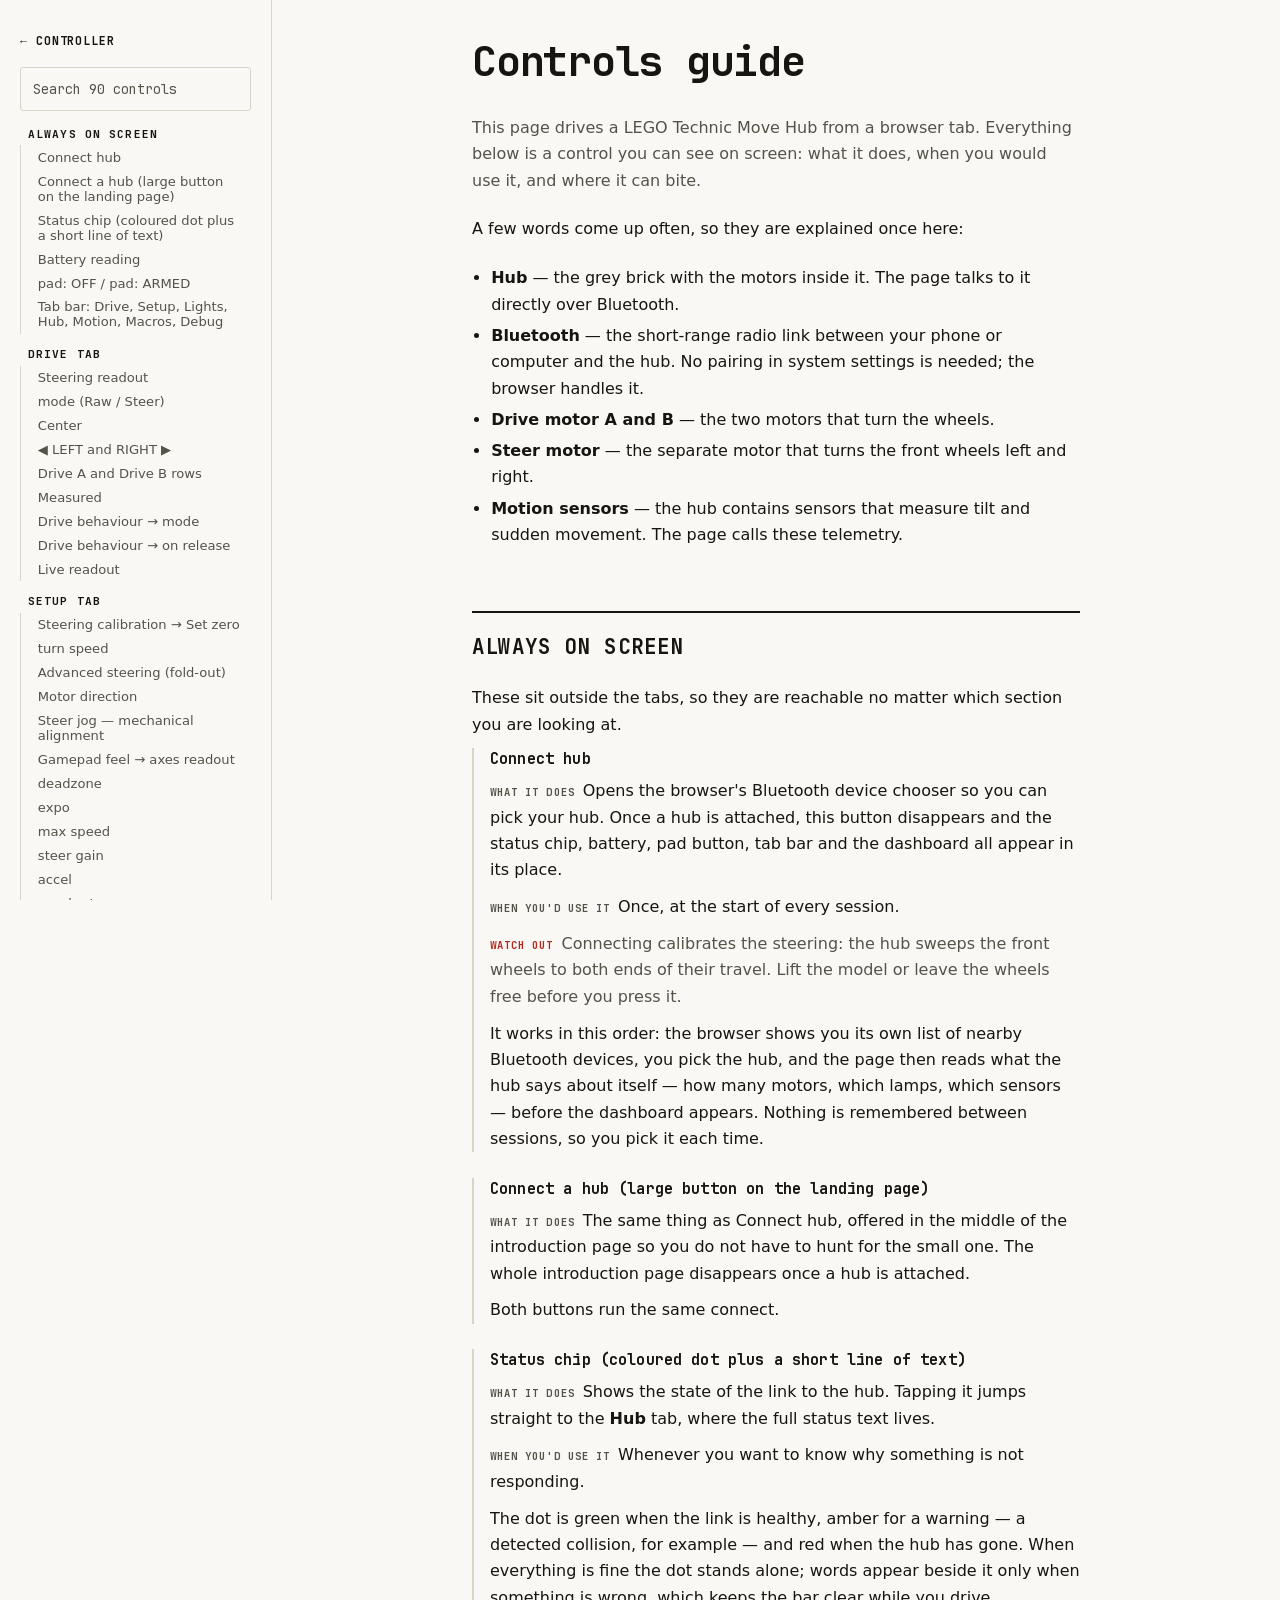
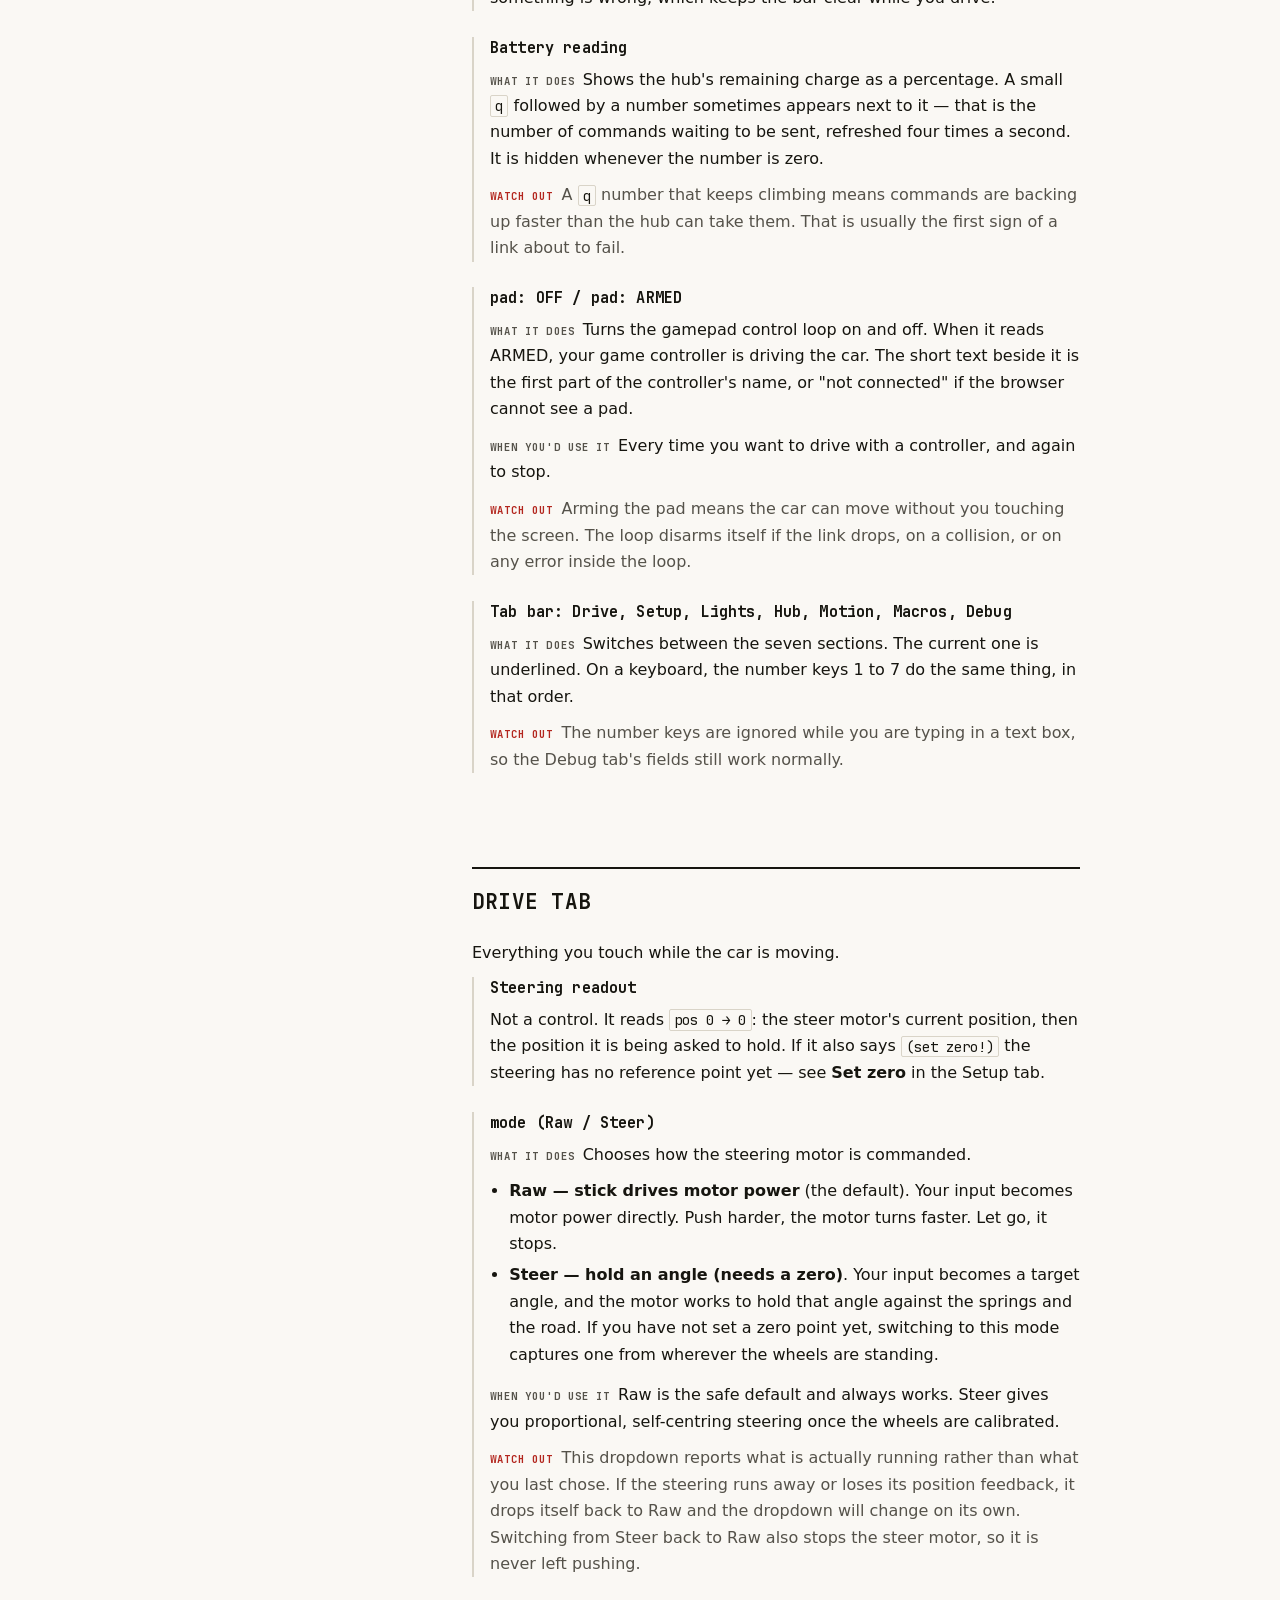
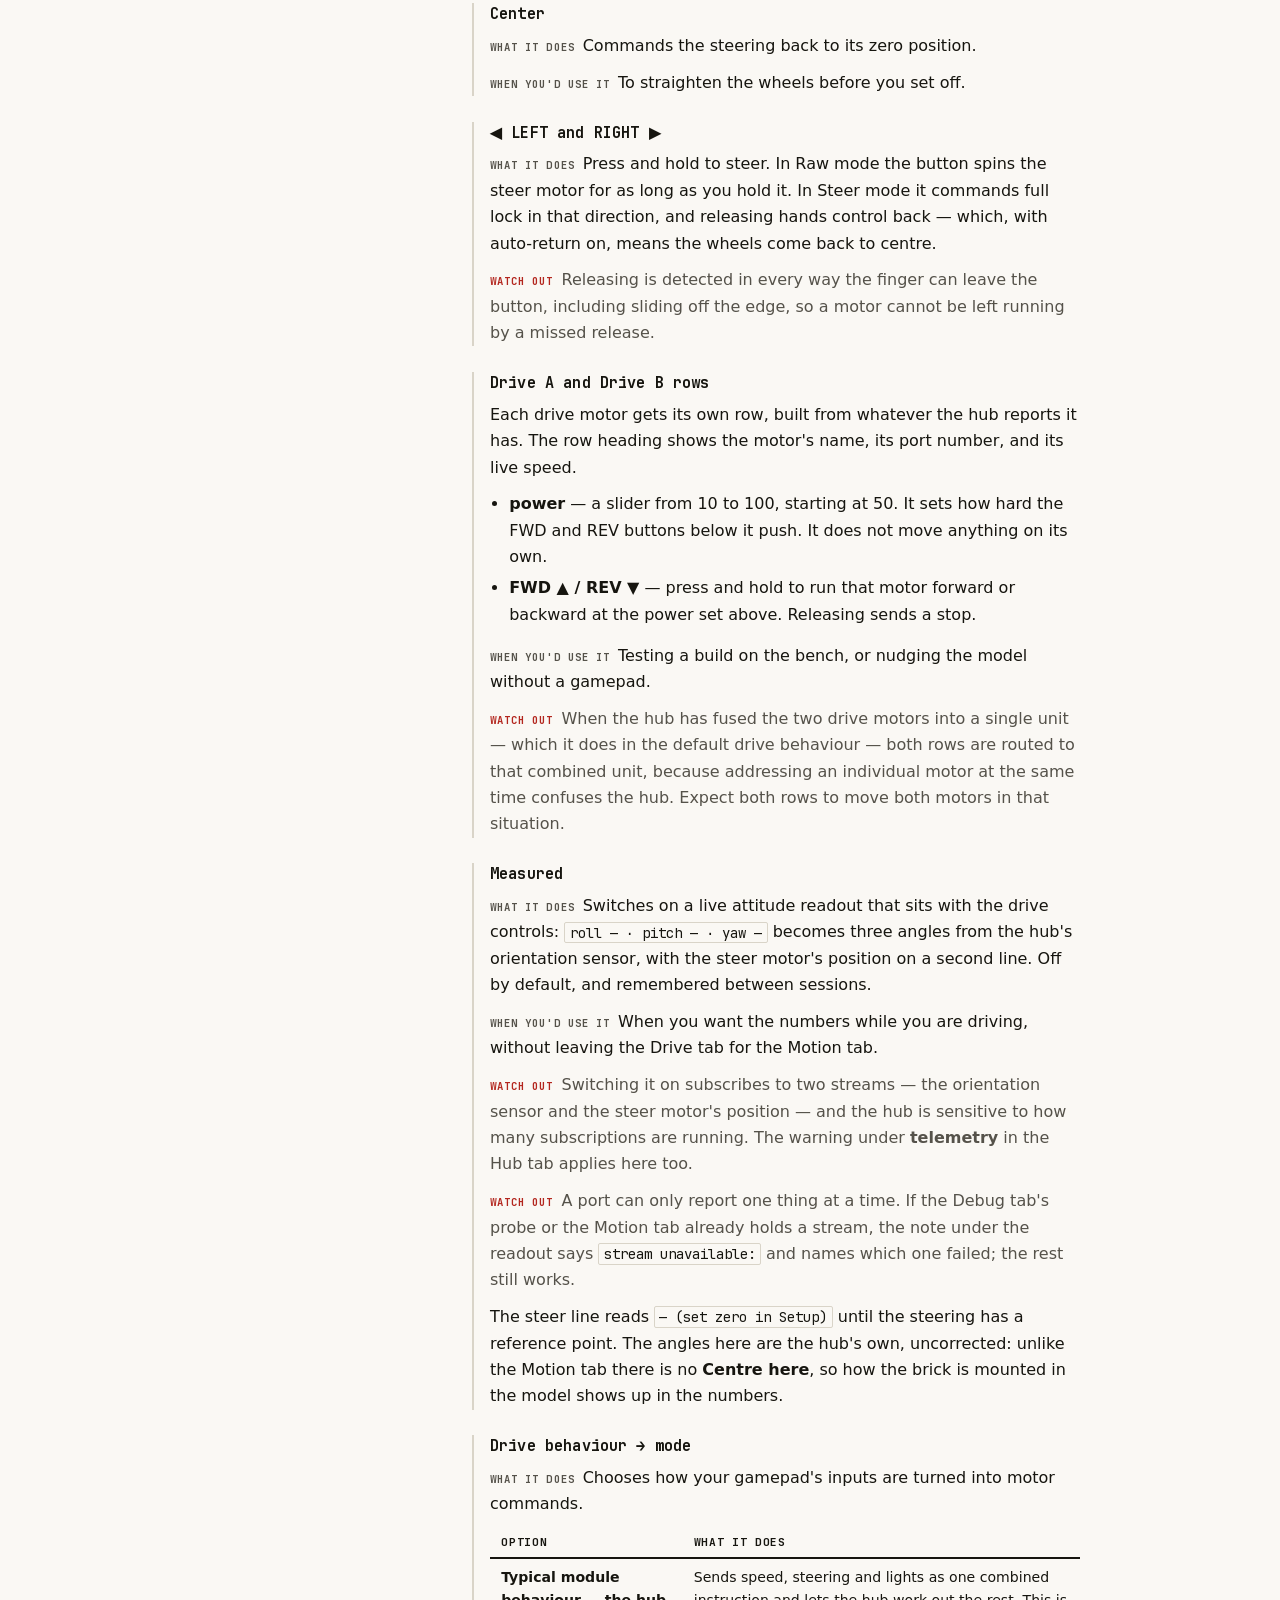
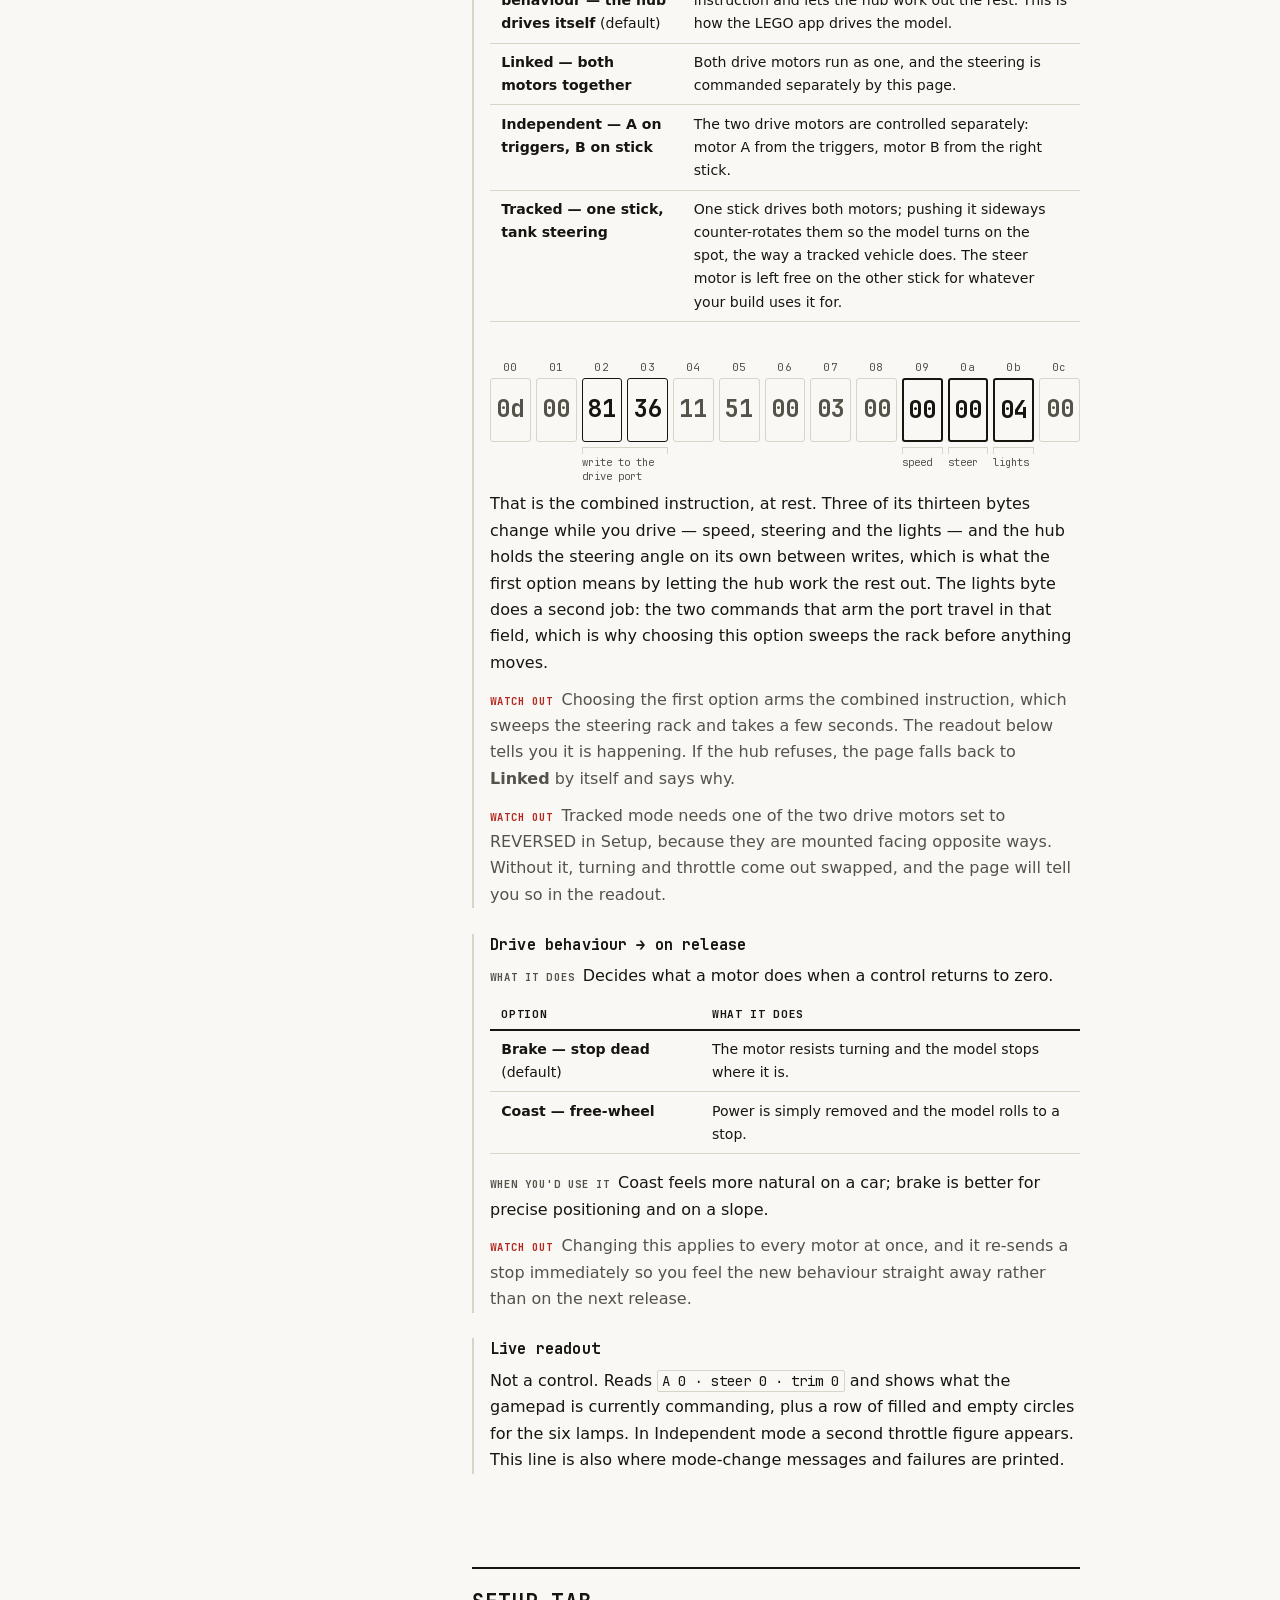
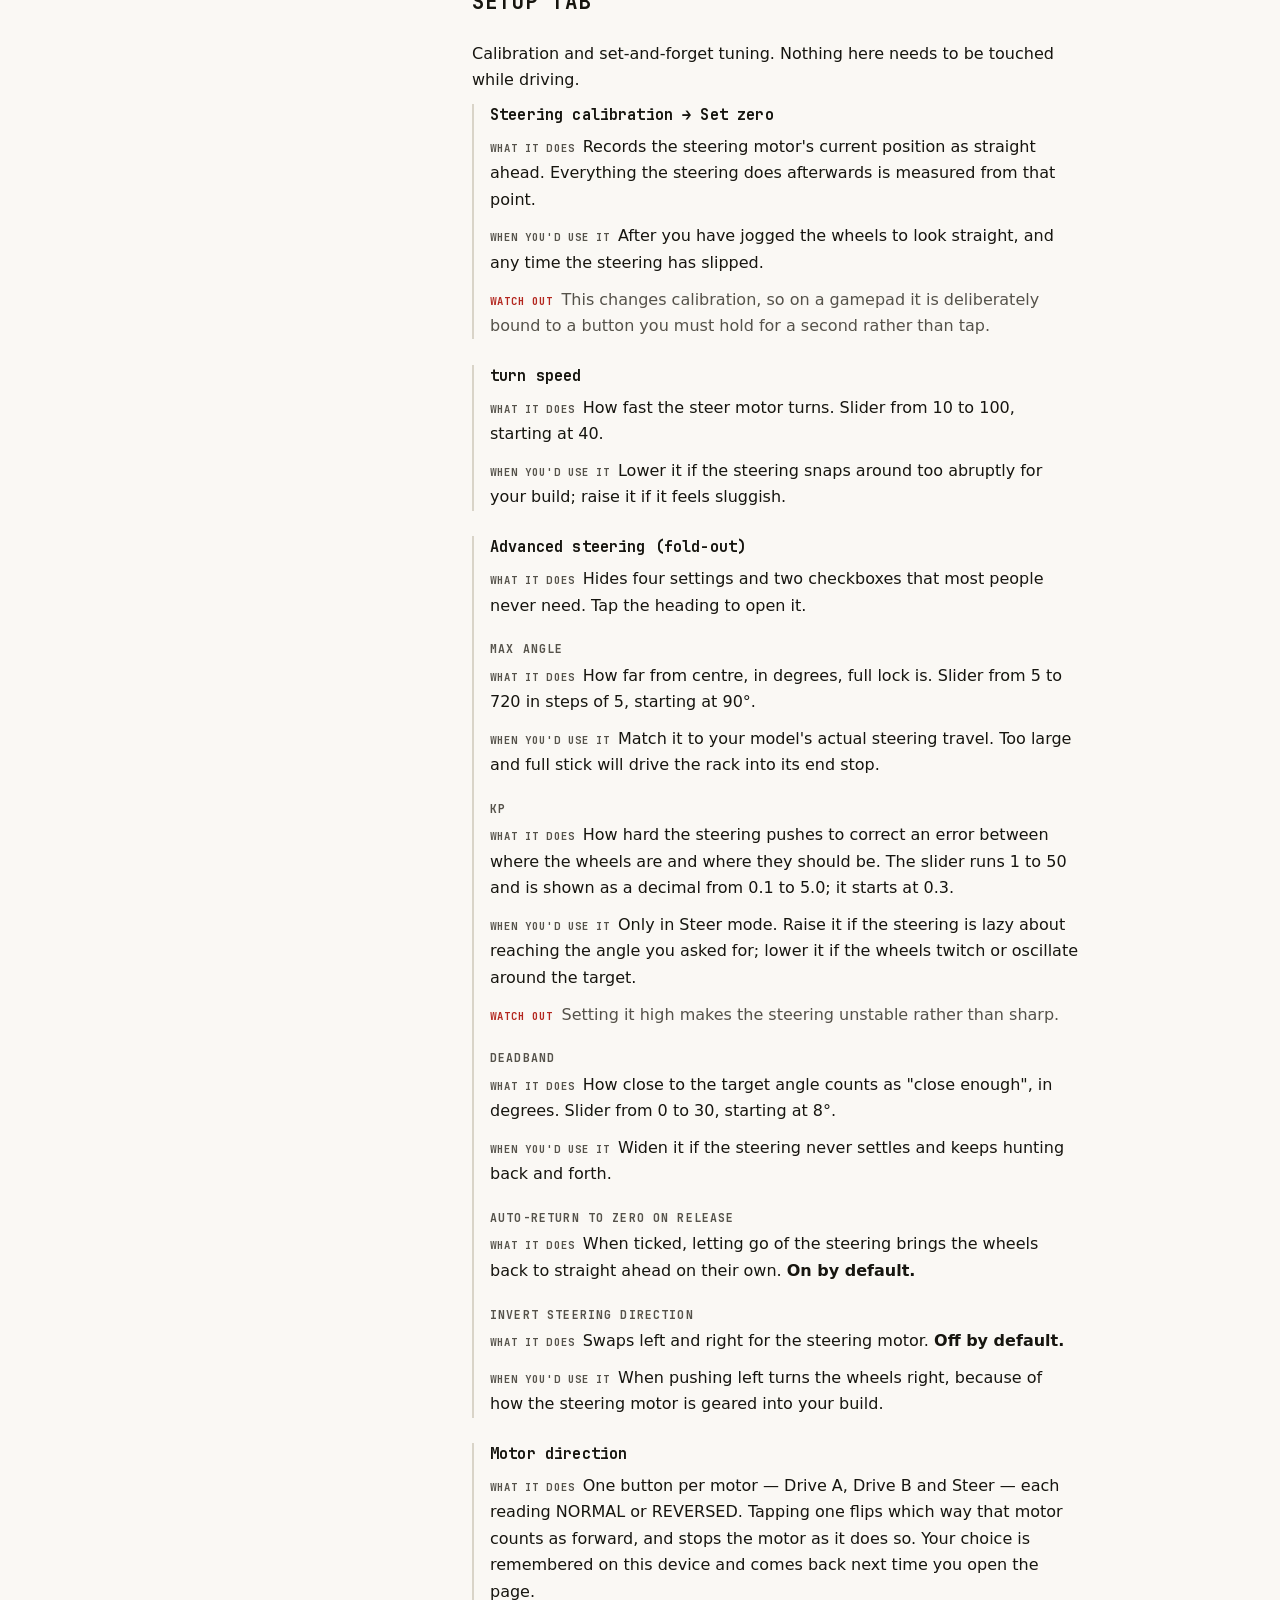
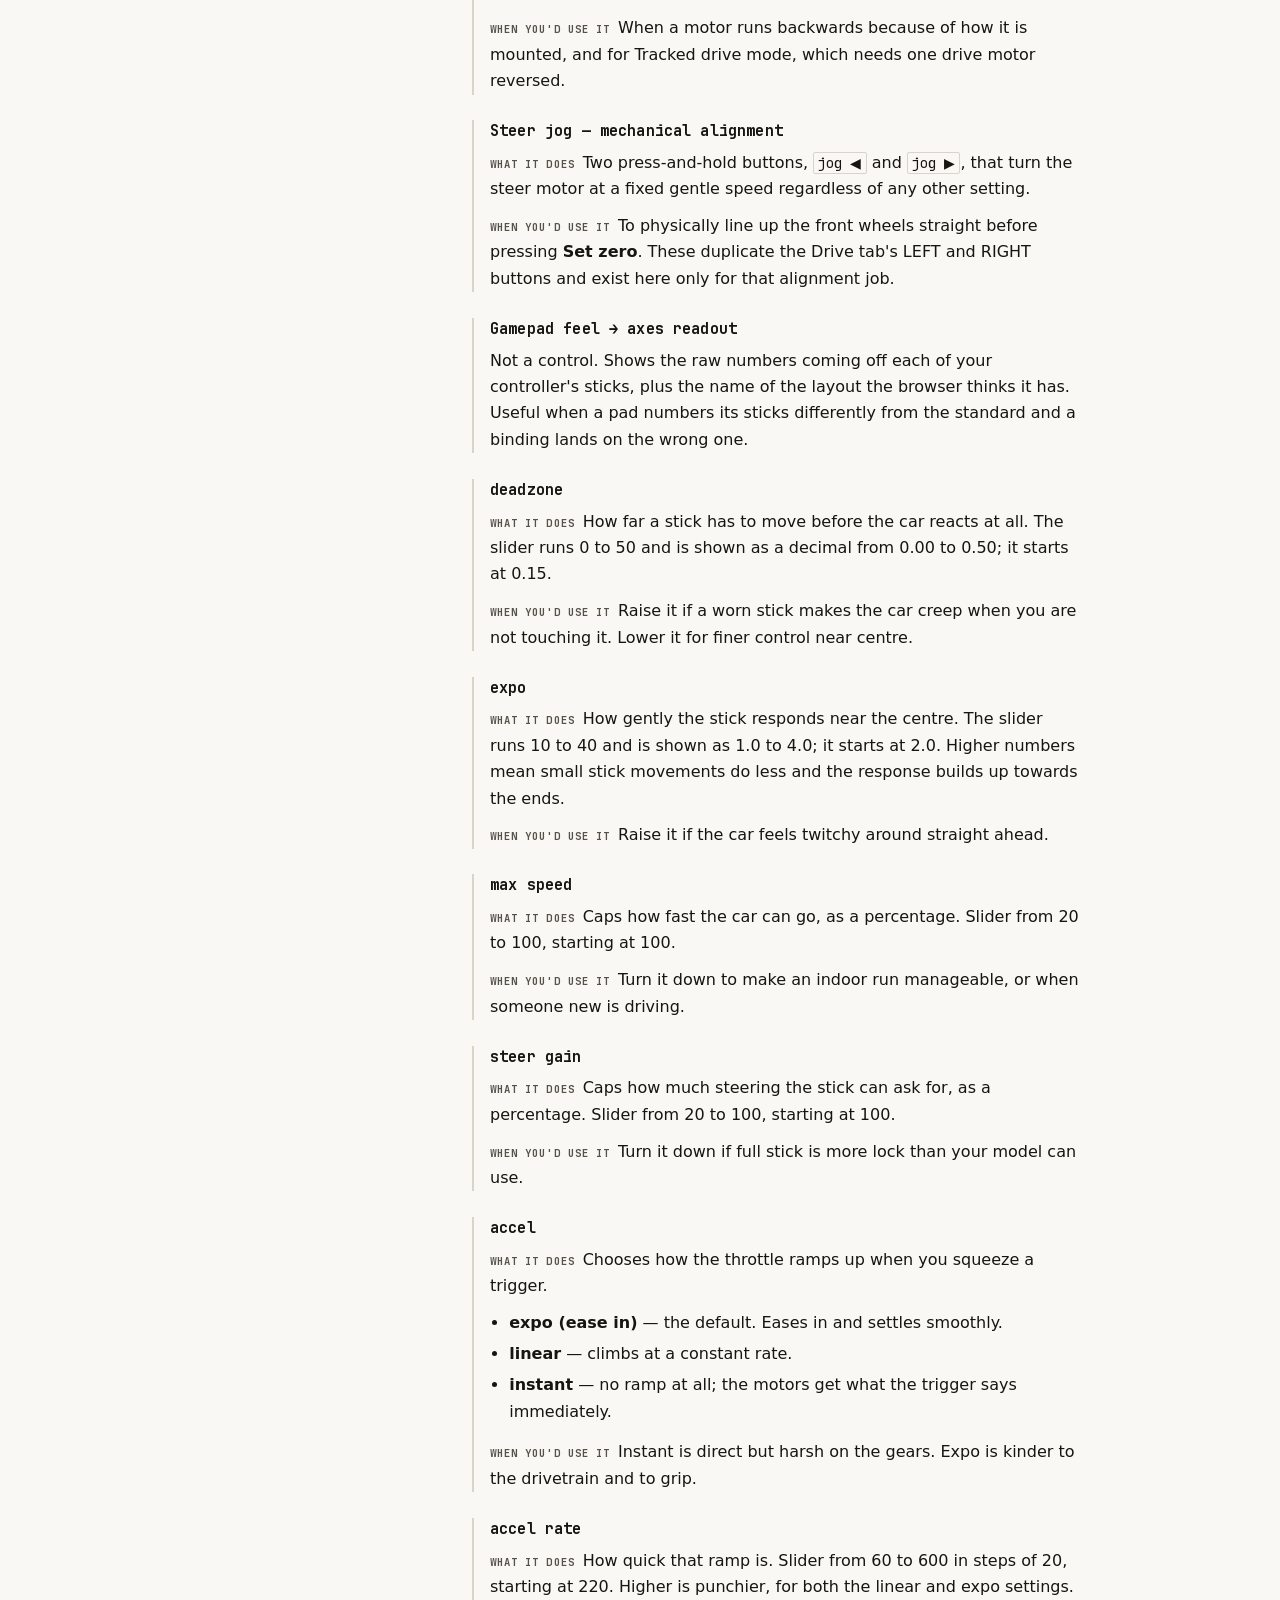
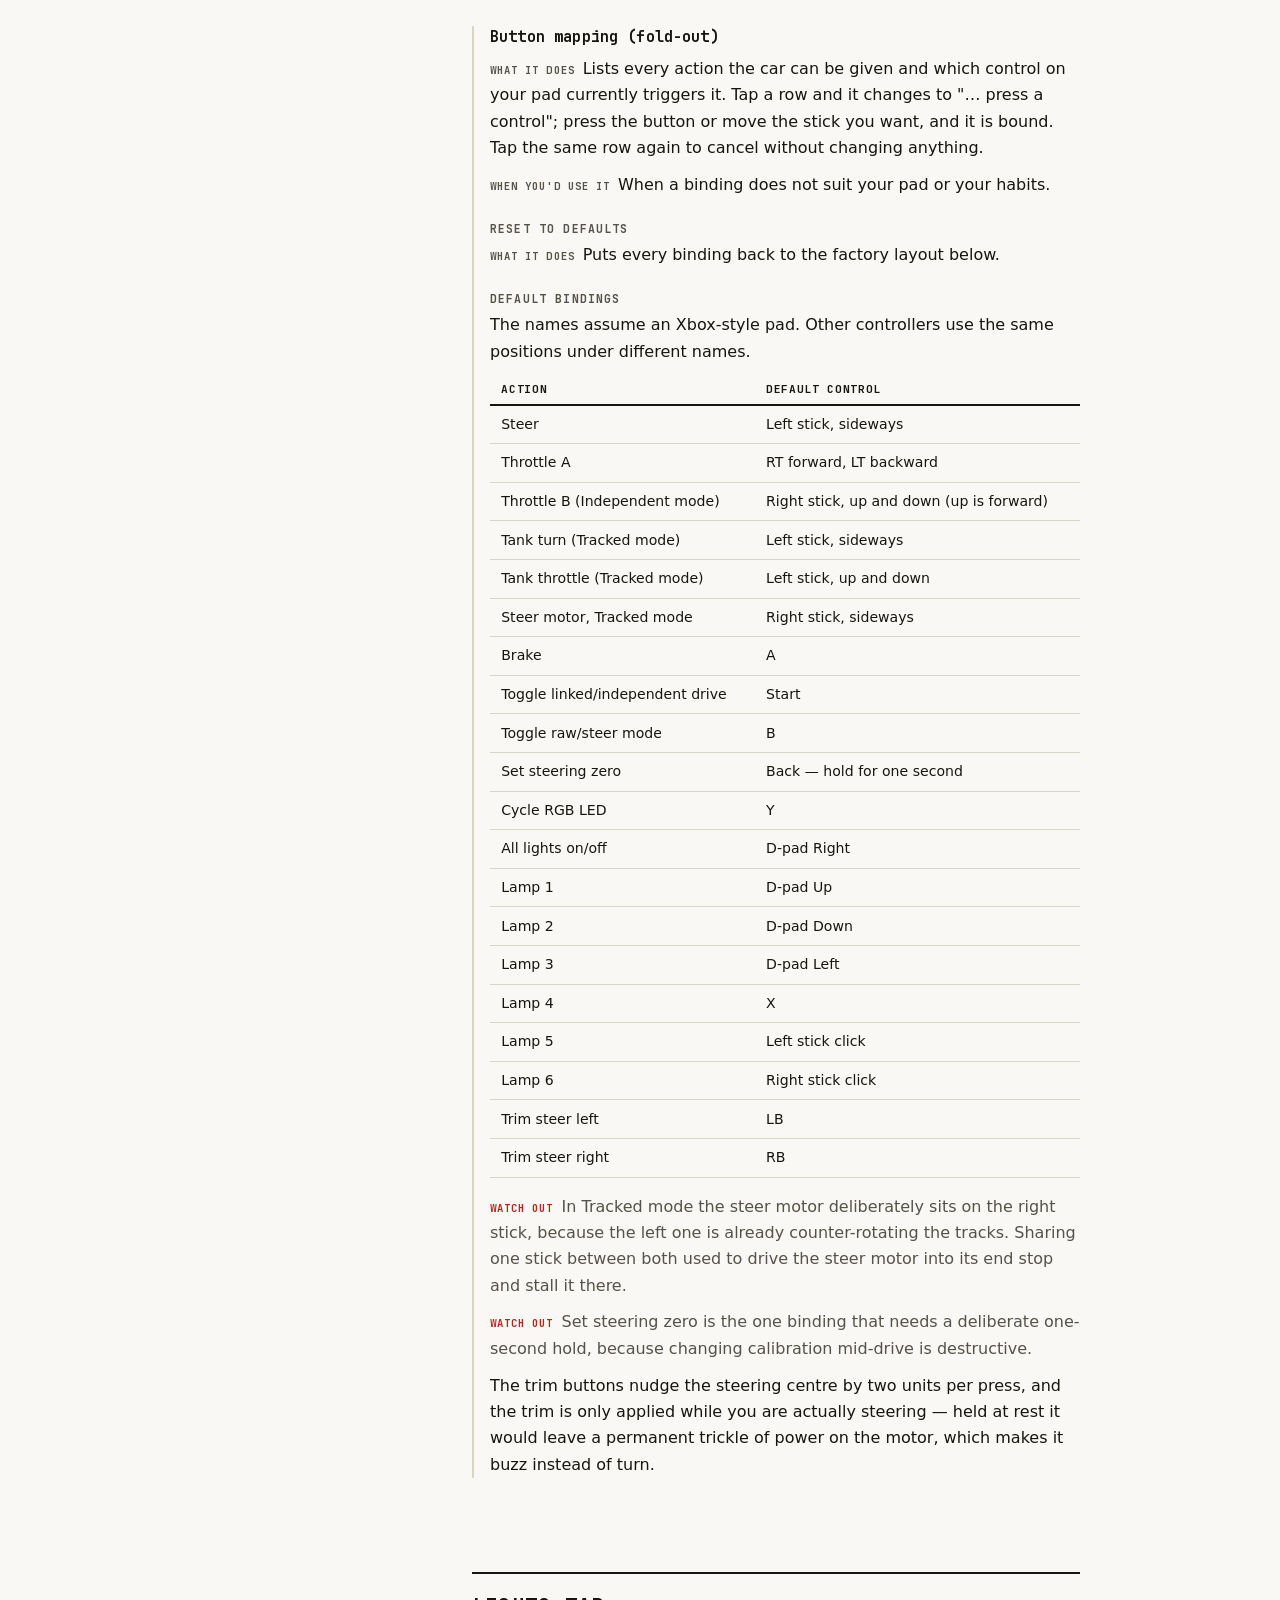
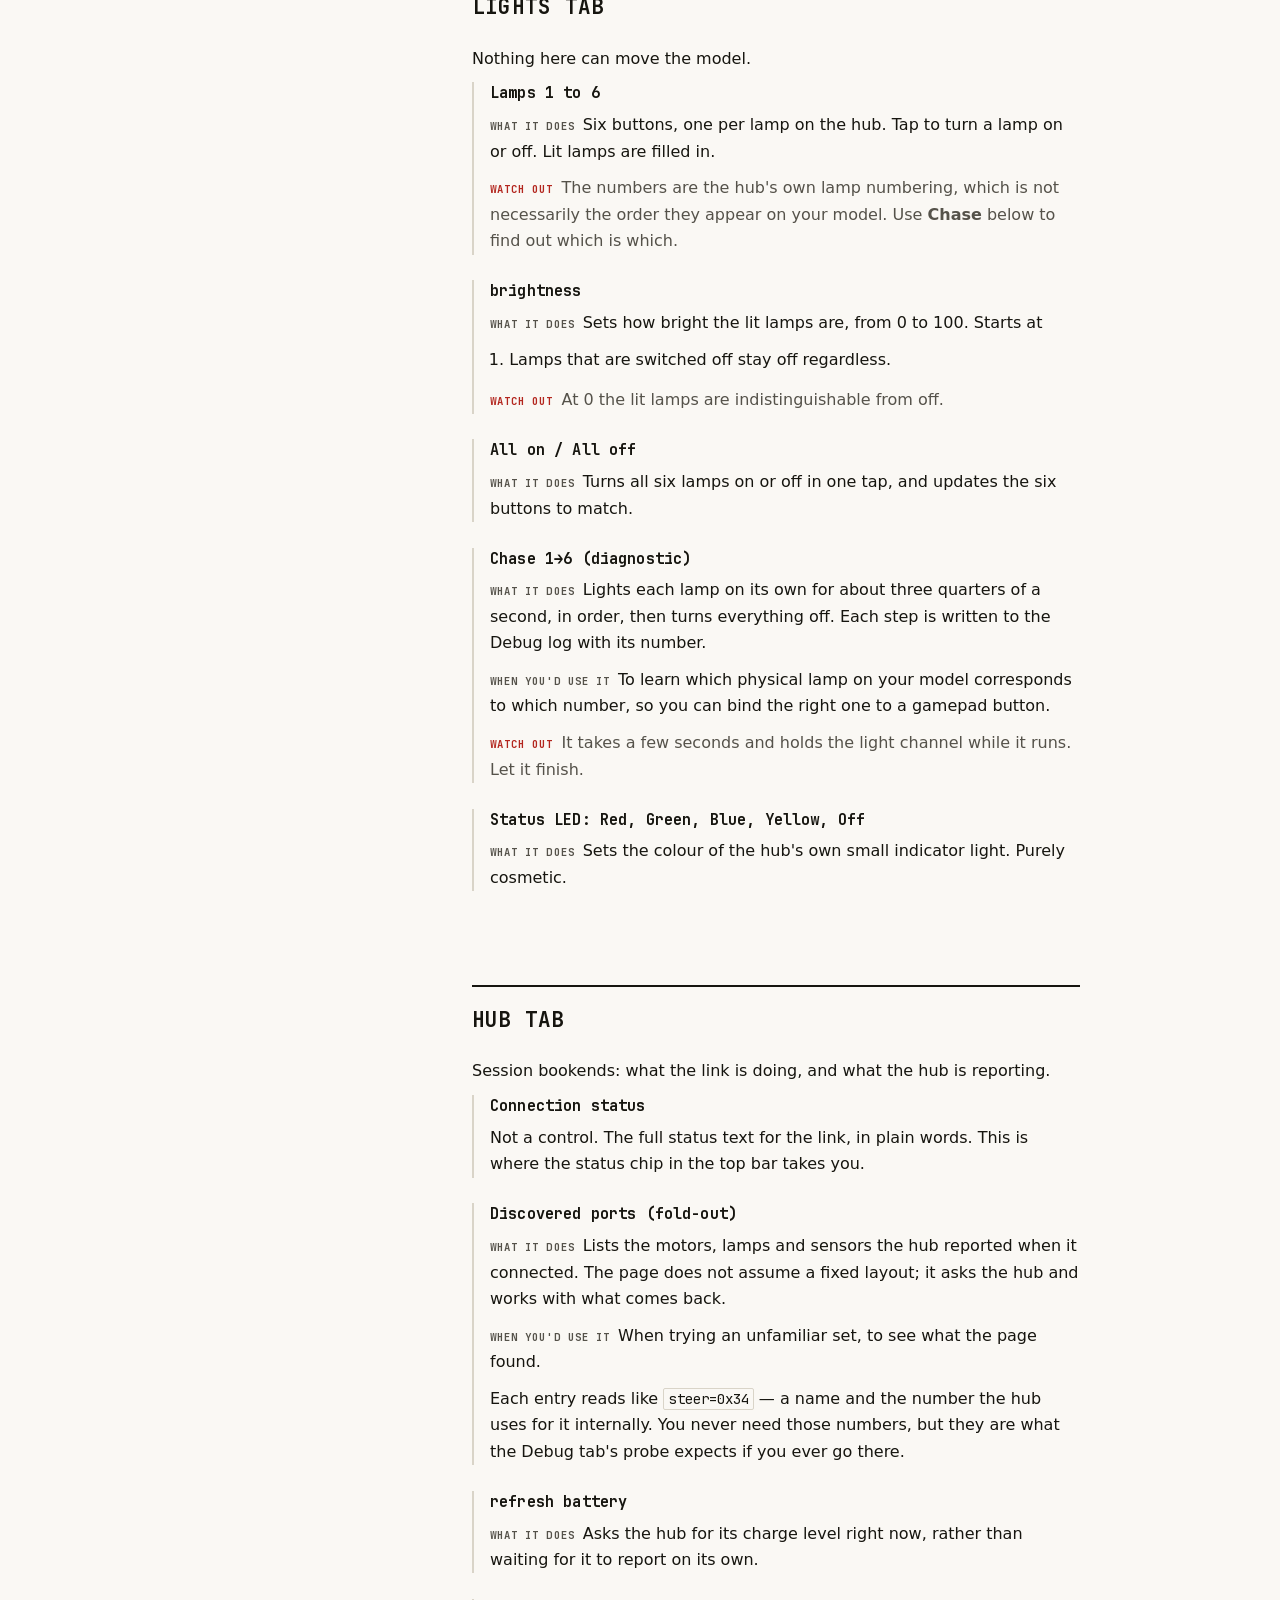
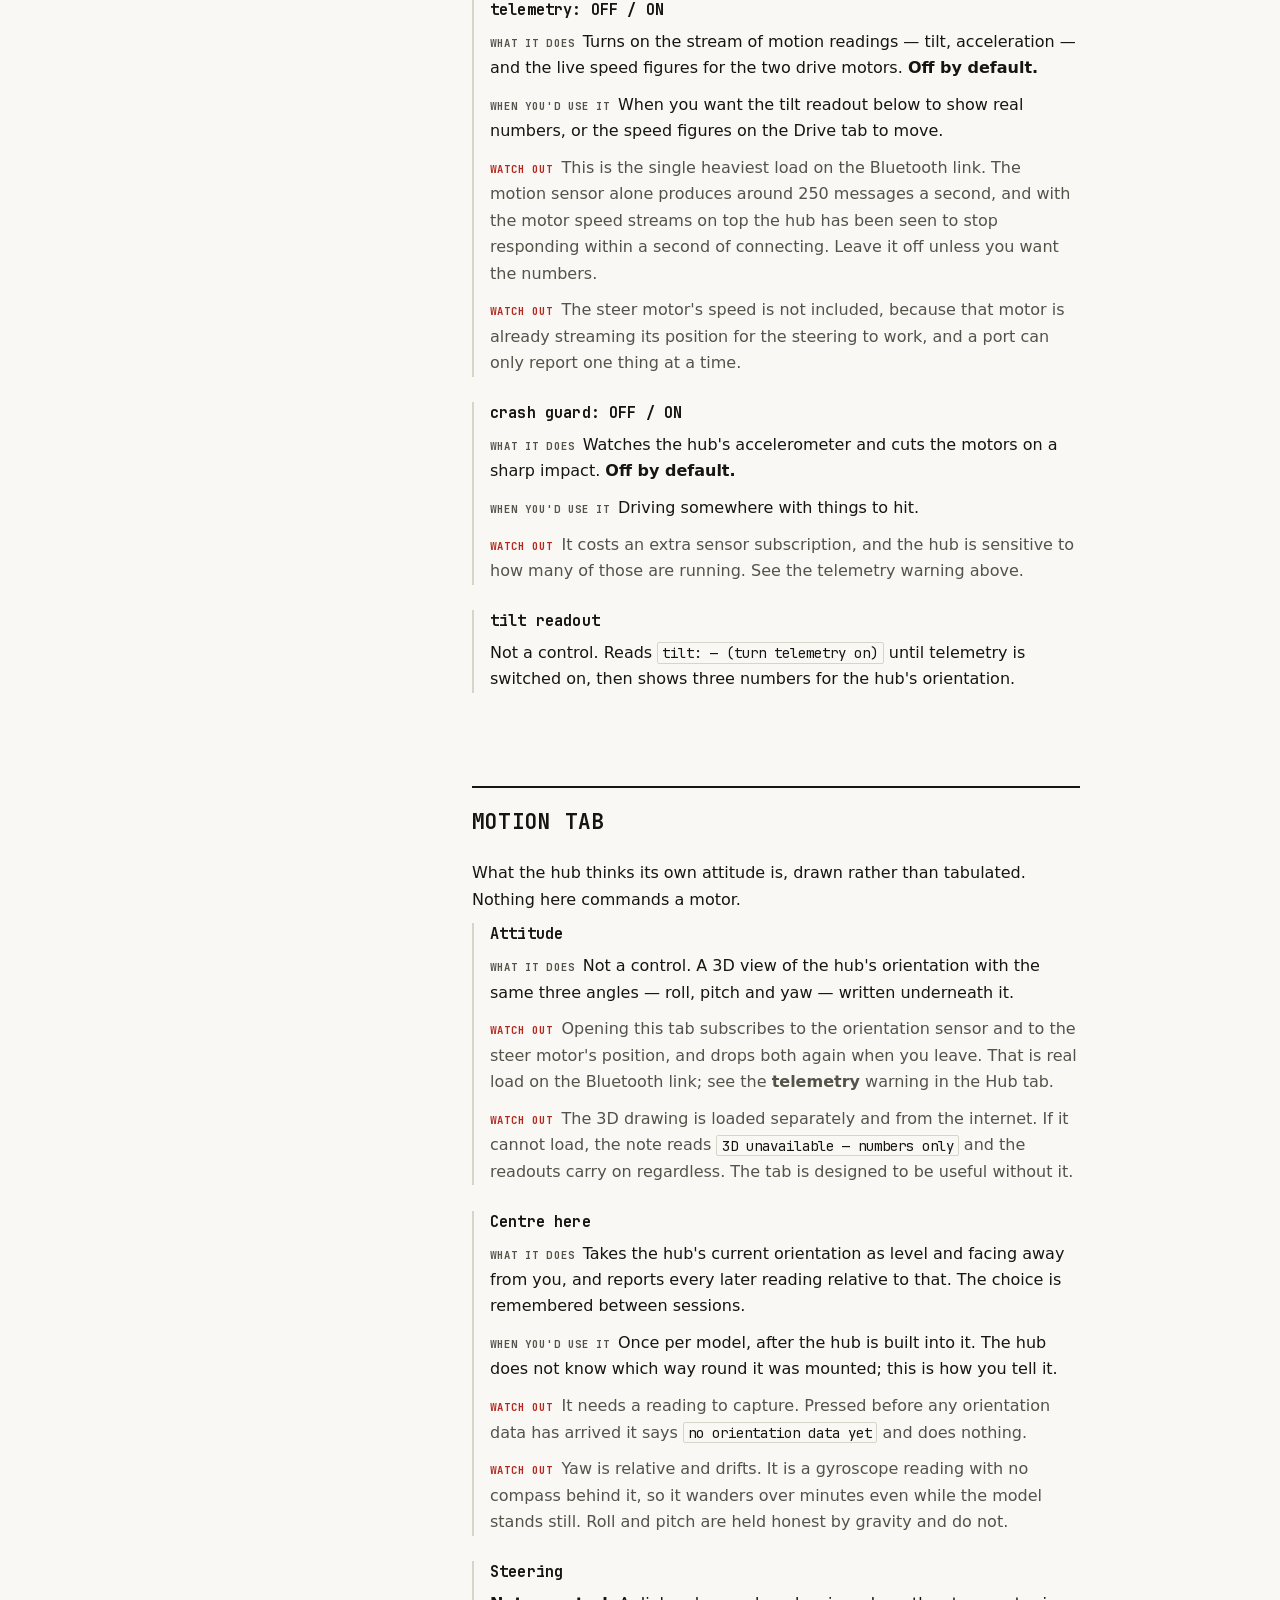
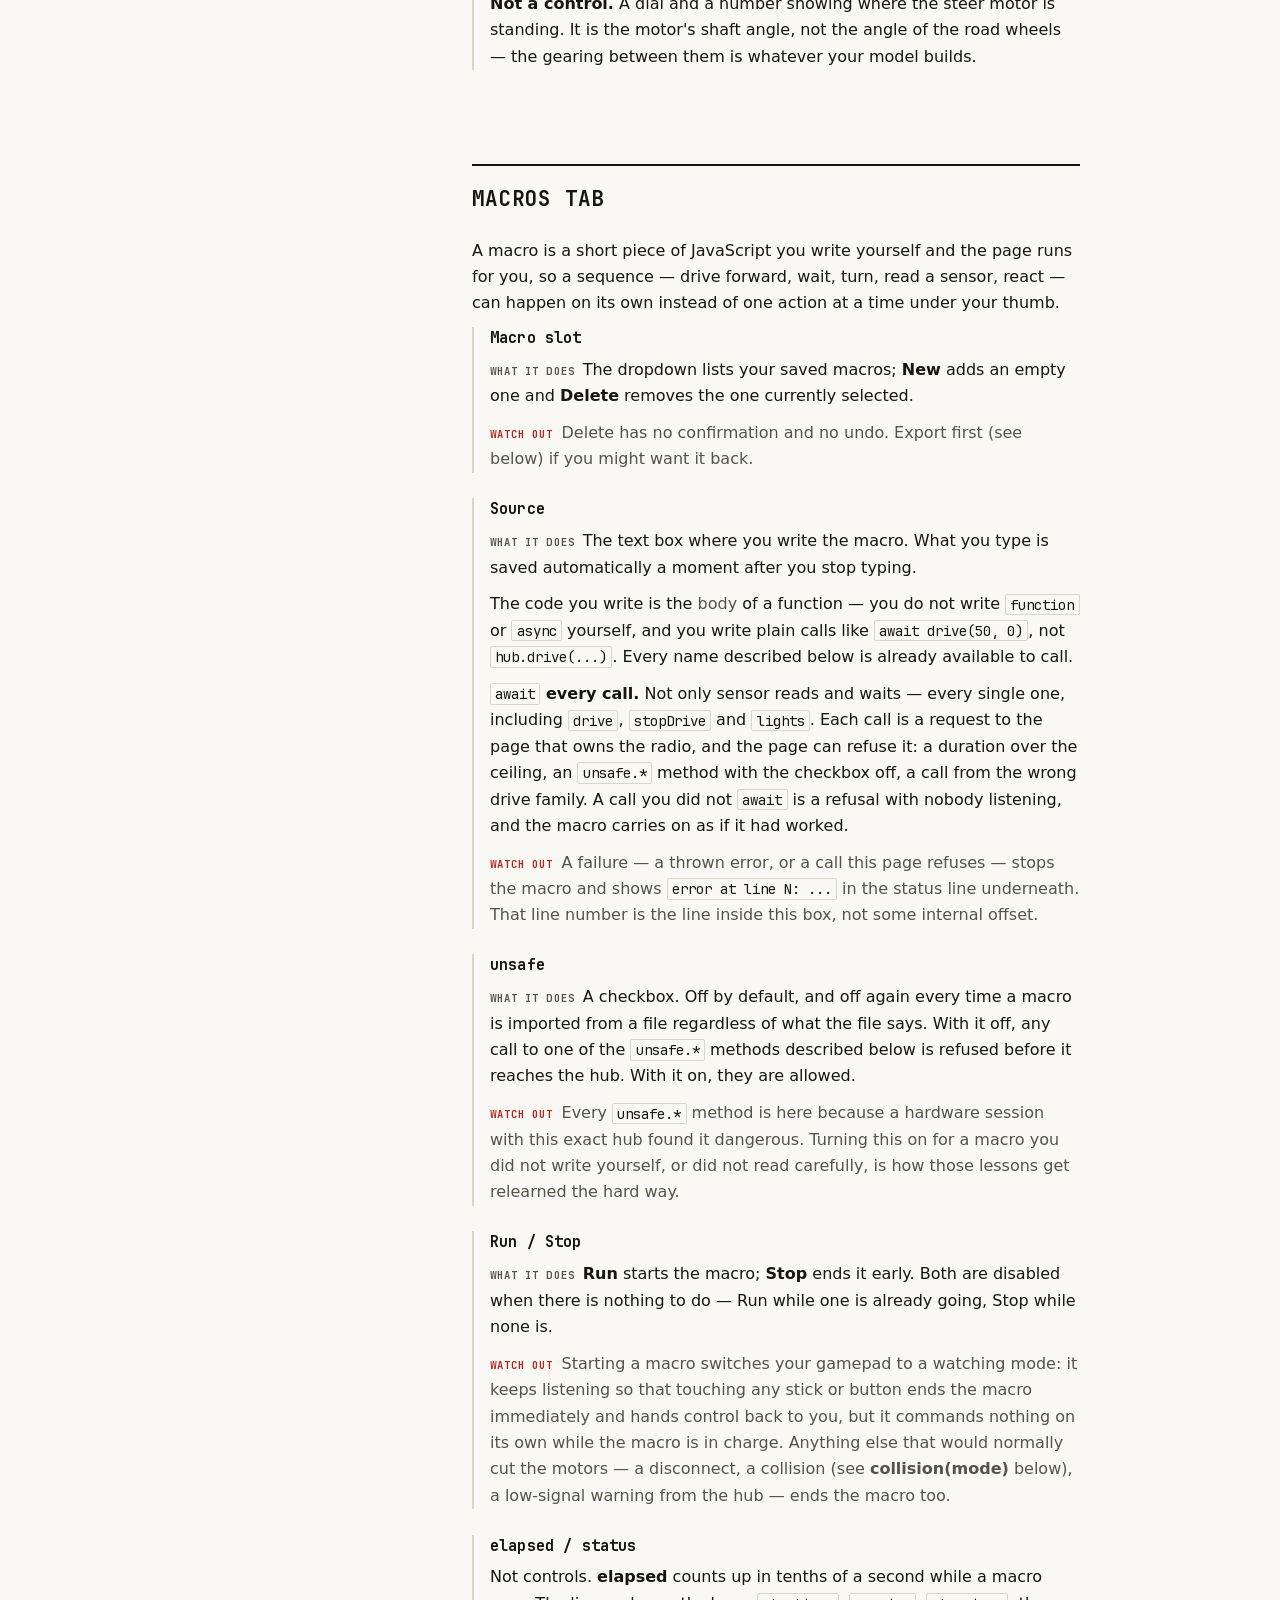
==== guide.html @ 920b5195 "Technic Move Hub controller over Web Bluetooth Browser-side controller for the LEGO Technic Move Hub" ====
<!doctype html>
<html lang="en">
<head>
  <meta charset="utf-8" />
  <meta name="viewport" content="width=device-width, initial-scale=1, viewport-fit=cover" />
  <title>Controls guide — Technic Move Hub Controller</title>
  <meta name="description" content="What every button, slider and dropdown does in the Technic Move Hub browser controller, in plain language." />
  <link rel="canonical" href="https://move-hub.site/guide" />
  <meta name="color-scheme" content="light dark" />
  <meta property="og:type" content="article" />
  <meta property="og:title" content="Controls guide — Technic Move Hub Controller" />
  <meta property="og:description" content="What every button, slider and dropdown does, in plain language." />
  <meta property="og:url" content="https://move-hub.site/guide" />
  <link rel="icon" href="/assets/favicon.svg" type="image/svg+xml" />
  <link rel="apple-touch-icon" href="/assets/apple-touch-icon.png" />
  <meta name="theme-color" media="(prefers-color-scheme: light)" content="#ffffff" />
  <meta name="theme-color" media="(prefers-color-scheme: dark)" content="#121212" />
  <link rel="stylesheet" href="styles.css" />
  <script>
    window.va = window.va || function () { (window.vaq = window.vaq || []).push(arguments); };
  </script>
  <script defer src="/_vercel/insights/script.js"></script>
</head>
<body class="doc">
  <!-- Generated from docs/GUIDE.md by scripts/build-guide.mjs. Edit the markdown,
       not this file. -->
  <aside class="docside">
    <a class="back" href="/">← Controller</a>
    <form class="find" role="search" onsubmit="return false">
      <input id="find" type="search" placeholder="Search 90 controls"
             autocomplete="off" aria-label="Search the guide" />
      <p id="find-count" class="find__count" role="status" aria-live="polite"></p>
    </form>
    <nav aria-label="Contents">
      <ul class="toc">
        <li class="toc__g">
          <a href="#g-always-on-screen">Always on screen</a>
          <ul>
            <li><a href="#g-connect-hub">Connect hub</a></li>
            <li><a href="#g-connect-a-hub-large-button-on-the-landing-page">Connect a hub (large button on the landing page)</a></li>
            <li><a href="#g-status-chip-coloured-dot-plus-a-short-line-of-text">Status chip (coloured dot plus a short line of text)</a></li>
            <li><a href="#g-battery-reading">Battery reading</a></li>
            <li><a href="#g-pad-off-pad-armed">pad: OFF / pad: ARMED</a></li>
            <li><a href="#g-tab-bar-drive-setup-lights-hub-motion-macros-debug">Tab bar: Drive, Setup, Lights, Hub, Motion, Macros, Debug</a></li>
          </ul>
        </li>
        <li class="toc__g">
          <a href="#g-drive-tab">Drive tab</a>
          <ul>
            <li><a href="#g-steering-readout">Steering readout</a></li>
            <li><a href="#g-mode-raw-steer">mode (Raw / Steer)</a></li>
            <li><a href="#g-center">Center</a></li>
            <li><a href="#g-left-and-right">◀ LEFT and RIGHT ▶</a></li>
            <li><a href="#g-drive-a-and-drive-b-rows">Drive A and Drive B rows</a></li>
            <li><a href="#g-measured">Measured</a></li>
            <li><a href="#g-drive-behaviour-mode">Drive behaviour → mode</a></li>
            <li><a href="#g-drive-behaviour-on-release">Drive behaviour → on release</a></li>
            <li><a href="#g-live-readout">Live readout</a></li>
          </ul>
        </li>
        <li class="toc__g">
          <a href="#g-setup-tab">Setup tab</a>
          <ul>
            <li><a href="#g-steering-calibration-set-zero">Steering calibration → Set zero</a></li>
            <li><a href="#g-turn-speed">turn speed</a></li>
            <li><a href="#g-advanced-steering-fold-out">Advanced steering (fold-out)</a></li>
            <li><a href="#g-motor-direction">Motor direction</a></li>
            <li><a href="#g-steer-jog-mechanical-alignment">Steer jog — mechanical alignment</a></li>
            <li><a href="#g-gamepad-feel-axes-readout">Gamepad feel → axes readout</a></li>
            <li><a href="#g-deadzone">deadzone</a></li>
            <li><a href="#g-expo">expo</a></li>
            <li><a href="#g-max-speed">max speed</a></li>
            <li><a href="#g-steer-gain">steer gain</a></li>
            <li><a href="#g-accel">accel</a></li>
            <li><a href="#g-accel-rate">accel rate</a></li>
            <li><a href="#g-button-mapping-fold-out">Button mapping (fold-out)</a></li>
          </ul>
        </li>
        <li class="toc__g">
          <a href="#g-lights-tab">Lights tab</a>
          <ul>
            <li><a href="#g-lamps-1-to-6">Lamps 1 to 6</a></li>
            <li><a href="#g-brightness">brightness</a></li>
            <li><a href="#g-all-on-all-off">All on / All off</a></li>
            <li><a href="#g-chase-16-diagnostic">Chase 1→6 (diagnostic)</a></li>
            <li><a href="#g-status-led-red-green-blue-yellow-off">Status LED: Red, Green, Blue, Yellow, Off</a></li>
          </ul>
        </li>
        <li class="toc__g">
          <a href="#g-hub-tab">Hub tab</a>
          <ul>
            <li><a href="#g-connection-status">Connection status</a></li>
            <li><a href="#g-discovered-ports-fold-out">Discovered ports (fold-out)</a></li>
            <li><a href="#g-refresh-battery">refresh battery</a></li>
            <li><a href="#g-telemetry-off-on">telemetry: OFF / ON</a></li>
            <li><a href="#g-crash-guard-off-on">crash guard: OFF / ON</a></li>
            <li><a href="#g-tilt-readout">tilt readout</a></li>
          </ul>
        </li>
        <li class="toc__g">
          <a href="#g-motion-tab">Motion tab</a>
          <ul>
            <li><a href="#g-attitude">Attitude</a></li>
            <li><a href="#g-centre-here">Centre here</a></li>
            <li><a href="#g-steering">Steering</a></li>
          </ul>
        </li>
        <li class="toc__g">
          <a href="#g-macros-tab">Macros tab</a>
          <ul>
            <li><a href="#g-macro-slot">Macro slot</a></li>
            <li><a href="#g-source">Source</a></li>
            <li><a href="#g-unsafe">unsafe</a></li>
            <li><a href="#g-run-stop">Run / Stop</a></li>
            <li><a href="#g-elapsed-status">elapsed / status</a></li>
            <li><a href="#g-methods">Methods</a></li>
            <li><a href="#g-donut-bumper-sweep">donut / bumper / sweep</a></li>
            <li><a href="#g-export-import">Export / Import</a></li>
            <li><a href="#g-the-macro-language">The macro language</a></li>
            <li><a href="#g-drivespeed-steer">drive(speed, steer)</a></li>
            <li><a href="#g-driveforspeed-steer-ms">driveFor(speed, steer, ms)</a></li>
            <li><a href="#g-stopdrive">stopDrive()</a></li>
            <li><a href="#g-lightsmode">lights(mode)</a></li>
            <li><a href="#g-motorforport-speed-ms">motorFor(port, speed, ms)</a></li>
            <li><a href="#g-throttleforspeed-ms">throttleFor(speed, ms)</a></li>
            <li><a href="#g-tankforleft-right-ms">tankFor(left, right, ms)</a></li>
            <li><a href="#g-brakeport">brake(port)</a></li>
            <li><a href="#g-brakeall">brakeAll()</a></li>
            <li><a href="#g-coastport">coast(port)</a></li>
            <li><a href="#g-steerinput">steer(input)</a></li>
            <li><a href="#g-steerzero">steerZero()</a></li>
            <li><a href="#g-steerpos">steerPos()</a></li>
            <li><a href="#g-lampsmask-brightness">lamps(mask, brightness)</a></li>
            <li><a href="#g-ledcolour">led(colour)</a></li>
            <li><a href="#g-tilttimeoutms">tilt(timeoutMs)</a></li>
            <li><a href="#g-acceltimeoutms">accel(timeoutMs)</a></li>
            <li><a href="#g-batterytimeoutms">battery(timeoutMs)</a></li>
            <li><a href="#g-motorspeedport-timeoutms">motorSpeed(port, timeoutMs)</a></li>
            <li><a href="#g-motorposport-timeoutms">motorPos(port, timeoutMs)</a></li>
            <li><a href="#g-ports">ports()</a></li>
            <li><a href="#g-waitms">wait(ms)</a></li>
            <li><a href="#g-waituntilpredicate-timeoutms-pollms">waitUntil(predicate, timeoutMs, pollMs)</a></li>
            <li><a href="#g-waitforname-timeoutms">waitFor(name, timeoutMs)</a></li>
            <li><a href="#g-modename">mode(name)</a></li>
            <li><a href="#g-collisionmode">collision(mode)</a></li>
            <li><a href="#g-collisionthresholdmg">collisionThreshold(mg)</a></li>
            <li><a href="#g-printargs">print(...args)</a></li>
            <li><a href="#g-unsaferawbytes-key">unsafe.raw(bytes, key)</a></li>
            <li><a href="#g-unsafewritedirectport-mode-values">unsafe.writeDirect(port, mode, values)</a></li>
            <li><a href="#g-unsafesubscribeport-mode-delta">unsafe.subscribe(port, mode, delta)</a></li>
            <li><a href="#g-unsafeunsubscribeport-mode">unsafe.unsubscribe(port, mode)</a></li>
            <li><a href="#g-unsafegotopositionport-angle-speed-maxpower-endstate">unsafe.gotoPosition(port, angle, speed, maxPower, endState)</a></li>
            <li><a href="#g-unsafespeedfordegreesport-degrees-speed-maxpower-endstate">unsafe.speedForDegrees(port, degrees, speed, maxPower, endState)</a></li>
            <li><a href="#g-unsafelinkdrivemotors">unsafe.linkDriveMotors()</a></li>
            <li><a href="#g-unsafeunlinkdrivemotors">unsafe.unlinkDriveMotors()</a></li>
          </ul>
        </li>
        <li class="toc__g">
          <a href="#g-debug-tab">Debug tab</a>
          <ul>
            <li><a href="#g-debug-log">Debug log</a></li>
            <li><a href="#g-raw-port-probe-fold-out-can-drop-the-hub-connection">Raw port probe (fold-out, "can drop the hub connection")</a></li>
            <li><a href="#g-port-introspection-read-only-fold-out">Port introspection — read-only (fold-out)</a></li>
          </ul>
        </li>
        <li class="toc__g">
          <a href="#g-when-something-is-wrong">When something is wrong</a>
          <ul>

          </ul>
        </li>
      </ul>
    </nav>
  </aside>

  <main class="docbody">
<h1 id="g-controls-guide">Controls guide</h1>
<p>This page drives a LEGO Technic Move Hub from a browser tab. Everything below is a control you can see on screen: what it does, when you would use it, and where it can bite.</p>
<p>A few words come up often, so they are explained once here:</p>
<ul>
<li><strong>Hub</strong> — the grey brick with the motors inside it. The page talks to it directly over Bluetooth.</li>
<li><strong>Bluetooth</strong> — the short-range radio link between your phone or computer and the hub. No pairing in system settings is needed; the browser handles it.</li>
<li><strong>Drive motor A and B</strong> — the two motors that turn the wheels.</li>
<li><strong>Steer motor</strong> — the separate motor that turns the front wheels left and right.</li>
<li><strong>Motion sensors</strong> — the hub contains sensors that measure tilt and sudden movement. The page calls these telemetry.</li>
</ul>
<section class="group"><h2 id="g-always-on-screen">Always on screen</h2>
<p>These sit outside the tabs, so they are reachable no matter which section you are looking at.</p>
<section class="ctrl" data-t="connect hub what it does. opens the browser's bluetooth device chooser so you can pick your hub. once a hub is attached, this button disappears and the status chip, battery, pad button, tab bar and the dashboard all appear in its place. when you'd use it. once, at the start of every session. watch out. connecting calibrates the steering: the hub sweeps the front wheels to both ends of their travel. lift the model or leave the wheels free before you press it. it works in this order: the browser shows you its own list of nearby bluetooth devices, you pick the hub, and the page then reads what the hub says about itself — how many motors, which lamps, which sensors — before the dashboard appears. nothing is remembered between sessions, so you pick it each time.">
<h3 id="g-connect-hub">Connect hub</h3>
<p class="lead lead--what-it-does"><span class="lead__k">What it does</span>Opens the browser's Bluetooth device chooser so you can pick your hub. Once a hub is attached, this button disappears and the status chip, battery, pad button, tab bar and the dashboard all appear in its place.</p>
<p class="lead lead--when-you-d-use-it"><span class="lead__k">When you'd use it</span>Once, at the start of every session.</p>
<p class="lead lead--watch-out"><span class="lead__k">Watch out</span>Connecting calibrates the steering: the hub sweeps the front wheels to both ends of their travel. Lift the model or leave the wheels free before you press it.</p>
<p>It works in this order: the browser shows you its own list of nearby Bluetooth devices, you pick the hub, and the page then reads what the hub says about itself — how many motors, which lamps, which sensors — before the dashboard appears. Nothing is remembered between sessions, so you pick it each time.</p>
</section>
<section class="ctrl" data-t="connect a hub (large button on the landing page) what it does. the same thing as connect hub, offered in the middle of the introduction page so you do not have to hunt for the small one. the whole introduction page disappears once a hub is attached. both buttons run the same connect.">
<h3 id="g-connect-a-hub-large-button-on-the-landing-page">Connect a hub (large button on the landing page)</h3>
<p class="lead lead--what-it-does"><span class="lead__k">What it does</span>The same thing as Connect hub, offered in the middle of the introduction page so you do not have to hunt for the small one. The whole introduction page disappears once a hub is attached.</p>
<p>Both buttons run the same connect.</p>
</section>
<section class="ctrl" data-t="status chip (coloured dot plus a short line of text) what it does. shows the state of the link to the hub. tapping it jumps straight to the hub tab, where the full status text lives. when you'd use it. whenever you want to know why something is not responding. the dot is green when the link is healthy, amber for a warning — a detected collision, for example — and red when the hub has gone. when everything is fine the dot stands alone; words appear beside it only when something is wrong, which keeps the bar clear while you drive.">
<h3 id="g-status-chip-coloured-dot-plus-a-short-line-of-text">Status chip (coloured dot plus a short line of text)</h3>
<p class="lead lead--what-it-does"><span class="lead__k">What it does</span>Shows the state of the link to the hub. Tapping it jumps straight to the <strong>Hub</strong> tab, where the full status text lives.</p>
<p class="lead lead--when-you-d-use-it"><span class="lead__k">When you'd use it</span>Whenever you want to know why something is not responding.</p>
<p>The dot is green when the link is healthy, amber for a warning — a detected collision, for example — and red when the hub has gone. When everything is fine the dot stands alone; words appear beside it only when something is wrong, which keeps the bar clear while you drive.</p>
</section>
<section class="ctrl" data-t="battery reading what it does. shows the hub's remaining charge as a percentage. a small q followed by a number sometimes appears next to it — that is the number of commands waiting to be sent, refreshed four times a second. it is hidden whenever the number is zero. watch out. a q number that keeps climbing means commands are backing up faster than the hub can take them. that is usually the first sign of a link about to fail.">
<h3 id="g-battery-reading">Battery reading</h3>
<p class="lead lead--what-it-does"><span class="lead__k">What it does</span>Shows the hub's remaining charge as a percentage. A small <code>q</code> followed by a number sometimes appears next to it — that is the number of commands waiting to be sent, refreshed four times a second. It is hidden whenever the number is zero.</p>
<p class="lead lead--watch-out"><span class="lead__k">Watch out</span>A <code>q</code> number that keeps climbing means commands are backing up faster than the hub can take them. That is usually the first sign of a link about to fail.</p>
</section>
<section class="ctrl" data-t="pad: off / pad: armed what it does. turns the gamepad control loop on and off. when it reads armed, your game controller is driving the car. the short text beside it is the first part of the controller's name, or &quot;not connected&quot; if the browser cannot see a pad. when you'd use it. every time you want to drive with a controller, and again to stop. watch out. arming the pad means the car can move without you touching the screen. the loop disarms itself if the link drops, on a collision, or on any error inside the loop.">
<h3 id="g-pad-off-pad-armed">pad: OFF / pad: ARMED</h3>
<p class="lead lead--what-it-does"><span class="lead__k">What it does</span>Turns the gamepad control loop on and off. When it reads ARMED, your game controller is driving the car. The short text beside it is the first part of the controller's name, or "not connected" if the browser cannot see a pad.</p>
<p class="lead lead--when-you-d-use-it"><span class="lead__k">When you'd use it</span>Every time you want to drive with a controller, and again to stop.</p>
<p class="lead lead--watch-out"><span class="lead__k">Watch out</span>Arming the pad means the car can move without you touching the screen. The loop disarms itself if the link drops, on a collision, or on any error inside the loop.</p>
</section>
<section class="ctrl" data-t="tab bar: drive, setup, lights, hub, motion, macros, debug what it does. switches between the seven sections. the current one is underlined. on a keyboard, the number keys 1 to 7 do the same thing, in that order. watch out. the number keys are ignored while you are typing in a text box, so the debug tab's fields still work normally.">
<h3 id="g-tab-bar-drive-setup-lights-hub-motion-macros-debug">Tab bar: Drive, Setup, Lights, Hub, Motion, Macros, Debug</h3>
<p class="lead lead--what-it-does"><span class="lead__k">What it does</span>Switches between the seven sections. The current one is underlined. On a keyboard, the number keys 1 to 7 do the same thing, in that order.</p>
<p class="lead lead--watch-out"><span class="lead__k">Watch out</span>The number keys are ignored while you are typing in a text box, so the Debug tab's fields still work normally.</p>
</section>
</section>
<section class="group"><h2 id="g-drive-tab">Drive tab</h2>
<p>Everything you touch while the car is moving.</p>
<section class="ctrl" data-t="steering readout not a control. it reads pos 0 → 0: the steer motor's current position, then the position it is being asked to hold. if it also says (set zero!) the steering has no reference point yet — see set zero in the setup tab.">
<h3 id="g-steering-readout">Steering readout</h3>
<p>Not a control. It reads <code>pos 0 → 0</code>: the steer motor's current position, then the position it is being asked to hold. If it also says <code>(set zero!)</code> the steering has no reference point yet — see <strong>Set zero</strong> in the Setup tab.</p>
</section>
<section class="ctrl" data-t="mode (raw / steer) what it does. chooses how the steering motor is commanded. raw — stick drives motor power (the default). your input becomes motor power directly. push harder, the motor turns faster. let go, it stops. steer — hold an angle (needs a zero). your input becomes a target angle, and the motor works to hold that angle against the springs and the road. if you have not set a zero point yet, switching to this mode captures one from wherever the wheels are standing. when you'd use it. raw is the safe default and always works. steer gives you proportional, self-centring steering once the wheels are calibrated. watch out. this dropdown reports what is actually running rather than what you last chose. if the steering runs away or loses its position feedback, it drops itself back to raw and the dropdown will change on its own. switching from steer back to raw also stops the steer motor, so it is never left pushing.">
<h3 id="g-mode-raw-steer">mode (Raw / Steer)</h3>
<p class="lead lead--what-it-does"><span class="lead__k">What it does</span>Chooses how the steering motor is commanded.</p>
<ul>
<li><strong>Raw — stick drives motor power</strong> (the default). Your input becomes motor power directly. Push harder, the motor turns faster. Let go, it stops.</li>
<li><strong>Steer — hold an angle (needs a zero)</strong>. Your input becomes a target angle, and the motor works to hold that angle against the springs and the road. If you have not set a zero point yet, switching to this mode captures one from wherever the wheels are standing.</li>
</ul>
<p class="lead lead--when-you-d-use-it"><span class="lead__k">When you'd use it</span>Raw is the safe default and always works. Steer gives you proportional, self-centring steering once the wheels are calibrated.</p>
<p class="lead lead--watch-out"><span class="lead__k">Watch out</span>This dropdown reports what is actually running rather than what you last chose. If the steering runs away or loses its position feedback, it drops itself back to Raw and the dropdown will change on its own. Switching from Steer back to Raw also stops the steer motor, so it is never left pushing.</p>
</section>
<section class="ctrl" data-t="center what it does. commands the steering back to its zero position. when you'd use it. to straighten the wheels before you set off.">
<h3 id="g-center">Center</h3>
<p class="lead lead--what-it-does"><span class="lead__k">What it does</span>Commands the steering back to its zero position.</p>
<p class="lead lead--when-you-d-use-it"><span class="lead__k">When you'd use it</span>To straighten the wheels before you set off.</p>
</section>
<section class="ctrl" data-t="◀ left and right ▶ what it does. press and hold to steer. in raw mode the button spins the steer motor for as long as you hold it. in steer mode it commands full lock in that direction, and releasing hands control back — which, with auto-return on, means the wheels come back to centre. watch out. releasing is detected in every way the finger can leave the button, including sliding off the edge, so a motor cannot be left running by a missed release.">
<h3 id="g-left-and-right">◀ LEFT and RIGHT ▶</h3>
<p class="lead lead--what-it-does"><span class="lead__k">What it does</span>Press and hold to steer. In Raw mode the button spins the steer motor for as long as you hold it. In Steer mode it commands full lock in that direction, and releasing hands control back — which, with auto-return on, means the wheels come back to centre.</p>
<p class="lead lead--watch-out"><span class="lead__k">Watch out</span>Releasing is detected in every way the finger can leave the button, including sliding off the edge, so a motor cannot be left running by a missed release.</p>
</section>
<section class="ctrl" data-t="drive a and drive b rows each drive motor gets its own row, built from whatever the hub reports it has. the row heading shows the motor's name, its port number, and its live speed. power — a slider from 10 to 100, starting at 50. it sets how hard the fwd and rev buttons below it push. it does not move anything on its own. fwd ▲ / rev ▼ — press and hold to run that motor forward or backward at the power set above. releasing sends a stop. when you'd use it. testing a build on the bench, or nudging the model without a gamepad. watch out. when the hub has fused the two drive motors into a single unit — which it does in the default drive behaviour — both rows are routed to that combined unit, because addressing an individual motor at the same time confuses the hub. expect both rows to move both motors in that situation.">
<h3 id="g-drive-a-and-drive-b-rows">Drive A and Drive B rows</h3>
<p>Each drive motor gets its own row, built from whatever the hub reports it has. The row heading shows the motor's name, its port number, and its live speed.</p>
<ul>
<li><strong>power</strong> — a slider from 10 to 100, starting at 50. It sets how hard the FWD and REV buttons below it push. It does not move anything on its own.</li>
<li><strong>FWD ▲ / REV ▼</strong> — press and hold to run that motor forward or backward at the power set above. Releasing sends a stop.</li>
</ul>
<p class="lead lead--when-you-d-use-it"><span class="lead__k">When you'd use it</span>Testing a build on the bench, or nudging the model without a gamepad.</p>
<p class="lead lead--watch-out"><span class="lead__k">Watch out</span>When the hub has fused the two drive motors into a single unit — which it does in the default drive behaviour — both rows are routed to that combined unit, because addressing an individual motor at the same time confuses the hub. Expect both rows to move both motors in that situation.</p>
</section>
<section class="ctrl" data-t="measured what it does. switches on a live attitude readout that sits with the drive controls: roll — · pitch — · yaw — becomes three angles from the hub's orientation sensor, with the steer motor's position on a second line. off by default, and remembered between sessions. when you'd use it. when you want the numbers while you are driving, without leaving the drive tab for the motion tab. watch out. switching it on subscribes to two streams — the orientation sensor and the steer motor's position — and the hub is sensitive to how many subscriptions are running. the warning under telemetry in the hub tab applies here too. watch out. a port can only report one thing at a time. if the debug tab's probe or the motion tab already holds a stream, the note under the readout says stream unavailable: and names which one failed; the rest still works. the steer line reads — (set zero in setup) until the steering has a reference point. the angles here are the hub's own, uncorrected: unlike the motion tab there is no centre here, so how the brick is mounted in the model shows up in the numbers.">
<h3 id="g-measured">Measured</h3>
<p class="lead lead--what-it-does"><span class="lead__k">What it does</span>Switches on a live attitude readout that sits with the drive controls: <code>roll — · pitch — · yaw —</code> becomes three angles from the hub's orientation sensor, with the steer motor's position on a second line. Off by default, and remembered between sessions.</p>
<p class="lead lead--when-you-d-use-it"><span class="lead__k">When you'd use it</span>When you want the numbers while you are driving, without leaving the Drive tab for the Motion tab.</p>
<p class="lead lead--watch-out"><span class="lead__k">Watch out</span>Switching it on subscribes to two streams — the orientation sensor and the steer motor's position — and the hub is sensitive to how many subscriptions are running. The warning under <strong>telemetry</strong> in the Hub tab applies here too.</p>
<p class="lead lead--watch-out"><span class="lead__k">Watch out</span>A port can only report one thing at a time. If the Debug tab's probe or the Motion tab already holds a stream, the note under the readout says <code>stream unavailable:</code> and names which one failed; the rest still works.</p>
<p>The steer line reads <code>— (set zero in Setup)</code> until the steering has a reference point. The angles here are the hub's own, uncorrected: unlike the Motion tab there is no <strong>Centre here</strong>, so how the brick is mounted in the model shows up in the numbers.</p>
</section>
<section class="ctrl" data-t="drive behaviour → mode what it does. chooses how your gamepad's inputs are turned into motor commands. option what it does typical module behaviour — the hub drives itself (default) sends speed, steering and lights as one combined instruction and lets the hub work out the rest. this is how the lego app drives the model. linked — both motors together both drive motors run as one, and the steering is commanded separately by this page. independent — a on triggers, b on stick the two drive motors are controlled separately: motor a from the triggers, motor b from the right stick. tracked — one stick, tank steering one stick drives both motors; pushing it sideways counter-rotates them so the model turns on the spot, the way a tracked vehicle does. the steer motor is left free on the other stick for whatever your build uses it for. combined frame thirteen bytes 0d 00 81 36 11 51 00 03 00 00 00 04 00 drive port speed steering lights that is the combined instruction, at rest. three of its thirteen bytes change while you drive — speed, steering and the lights — and the hub holds the steering angle on its own between writes, which is what the first option means by letting the hub work the rest out. the lights byte does a second job: the two commands that arm the port travel in that field, which is why choosing this option sweeps the rack before anything moves. watch out. choosing the first option arms the combined instruction, which sweeps the steering rack and takes a few seconds. the readout below tells you it is happening. if the hub refuses, the page falls back to linked by itself and says why. watch out. tracked mode needs one of the two drive motors set to reversed in setup, because they are mounted facing opposite ways. without it, turning and throttle come out swapped, and the page will tell you so in the readout.">
<h3 id="g-drive-behaviour-mode">Drive behaviour → mode</h3>
<p class="lead lead--what-it-does"><span class="lead__k">What it does</span>Chooses how your gamepad's inputs are turned into motor commands.</p>
<div class="scroller"><table><thead><tr><th>Option</th><th>What it does</th></tr></thead><tbody>
<tr><td><strong>Typical module behaviour — the hub drives itself</strong> (default)</td><td>Sends speed, steering and lights as one combined instruction and lets the hub work out the rest. This is how the LEGO app drives the model.</td></tr>
<tr><td><strong>Linked — both motors together</strong></td><td>Both drive motors run as one, and the steering is commanded separately by this page.</td></tr>
<tr><td><strong>Independent — A on triggers, B on stick</strong></td><td>The two drive motors are controlled separately: motor A from the triggers, motor B from the right stick.</td></tr>
<tr><td><strong>Tracked — one stick, tank steering</strong></td><td>One stick drives both motors; pushing it sideways counter-rotates them so the model turns on the spot, the way a tracked vehicle does. The steer motor is left free on the other stick for whatever your build uses it for.</td></tr>
</tbody></table></div>
<figure class="wire" aria-label="The combined drive frame: thirteen bytes carrying speed, steering and lights in a single write"><div class="wire__scroll"><div class="wire__grid"><div class="wire__ruler" aria-hidden="true"><span>00</span><span>01</span><span>02</span><span>03</span><span>04</span><span>05</span><span>06</span><span>07</span><span>08</span><span>09</span><span>0a</span><span>0b</span><span>0c</span></div><div class="wire__bytes" role="img" aria-label="A thirteen byte LEGO Wireless Protocol frame at rest: 0d 00 81 36 11 51 00 03 00 00 00 04 00"><span>0d</span><span>00</span><span class="k">81</span><span class="k">36</span><span>11</span><span>51</span><span>00</span><span>03</span><span>00</span><span class="v-speed">00</span><span class="v-steer">00</span><span class="v-light">04</span><span>00</span></div><div class="wire__marks" aria-hidden="true"><span class="m-port">write to the drive port</span><span class="m-speed">speed</span><span class="m-steer">steer</span><span class="m-light">lights</span></div></div></div></figure>
<p>That is the combined instruction, at rest. Three of its thirteen bytes change while you drive — speed, steering and the lights — and the hub holds the steering angle on its own between writes, which is what the first option means by letting the hub work the rest out. The lights byte does a second job: the two commands that arm the port travel in that field, which is why choosing this option sweeps the rack before anything moves.</p>
<p class="lead lead--watch-out"><span class="lead__k">Watch out</span>Choosing the first option arms the combined instruction, which sweeps the steering rack and takes a few seconds. The readout below tells you it is happening. If the hub refuses, the page falls back to <strong>Linked</strong> by itself and says why.</p>
<p class="lead lead--watch-out"><span class="lead__k">Watch out</span>Tracked mode needs one of the two drive motors set to REVERSED in Setup, because they are mounted facing opposite ways. Without it, turning and throttle come out swapped, and the page will tell you so in the readout.</p>
</section>
<section class="ctrl" data-t="drive behaviour → on release what it does. decides what a motor does when a control returns to zero. option what it does brake — stop dead (default) the motor resists turning and the model stops where it is. coast — free-wheel power is simply removed and the model rolls to a stop. when you'd use it. coast feels more natural on a car; brake is better for precise positioning and on a slope. watch out. changing this applies to every motor at once, and it re-sends a stop immediately so you feel the new behaviour straight away rather than on the next release.">
<h3 id="g-drive-behaviour-on-release">Drive behaviour → on release</h3>
<p class="lead lead--what-it-does"><span class="lead__k">What it does</span>Decides what a motor does when a control returns to zero.</p>
<div class="scroller"><table><thead><tr><th>Option</th><th>What it does</th></tr></thead><tbody>
<tr><td><strong>Brake — stop dead</strong> (default)</td><td>The motor resists turning and the model stops where it is.</td></tr>
<tr><td><strong>Coast — free-wheel</strong></td><td>Power is simply removed and the model rolls to a stop.</td></tr>
</tbody></table></div>
<p class="lead lead--when-you-d-use-it"><span class="lead__k">When you'd use it</span>Coast feels more natural on a car; brake is better for precise positioning and on a slope.</p>
<p class="lead lead--watch-out"><span class="lead__k">Watch out</span>Changing this applies to every motor at once, and it re-sends a stop immediately so you feel the new behaviour straight away rather than on the next release.</p>
</section>
<section class="ctrl" data-t="live readout not a control. reads a 0 · steer 0 · trim 0 and shows what the gamepad is currently commanding, plus a row of filled and empty circles for the six lamps. in independent mode a second throttle figure appears. this line is also where mode-change messages and failures are printed.">
<h3 id="g-live-readout">Live readout</h3>
<p>Not a control. Reads <code>A 0 · steer 0 · trim 0</code> and shows what the gamepad is currently commanding, plus a row of filled and empty circles for the six lamps. In Independent mode a second throttle figure appears. This line is also where mode-change messages and failures are printed.</p>
</section>
</section>
<section class="group"><h2 id="g-setup-tab">Setup tab</h2>
<p>Calibration and set-and-forget tuning. Nothing here needs to be touched while driving.</p>
<section class="ctrl" data-t="steering calibration → set zero what it does. records the steering motor's current position as straight ahead. everything the steering does afterwards is measured from that point. when you'd use it. after you have jogged the wheels to look straight, and any time the steering has slipped. watch out. this changes calibration, so on a gamepad it is deliberately bound to a button you must hold for a second rather than tap.">
<h3 id="g-steering-calibration-set-zero">Steering calibration → Set zero</h3>
<p class="lead lead--what-it-does"><span class="lead__k">What it does</span>Records the steering motor's current position as straight ahead. Everything the steering does afterwards is measured from that point.</p>
<p class="lead lead--when-you-d-use-it"><span class="lead__k">When you'd use it</span>After you have jogged the wheels to look straight, and any time the steering has slipped.</p>
<p class="lead lead--watch-out"><span class="lead__k">Watch out</span>This changes calibration, so on a gamepad it is deliberately bound to a button you must hold for a second rather than tap.</p>
</section>
<section class="ctrl" data-t="turn speed what it does. how fast the steer motor turns. slider from 10 to 100, starting at 40. when you'd use it. lower it if the steering snaps around too abruptly for your build; raise it if it feels sluggish.">
<h3 id="g-turn-speed">turn speed</h3>
<p class="lead lead--what-it-does"><span class="lead__k">What it does</span>How fast the steer motor turns. Slider from 10 to 100, starting at 40.</p>
<p class="lead lead--when-you-d-use-it"><span class="lead__k">When you'd use it</span>Lower it if the steering snaps around too abruptly for your build; raise it if it feels sluggish.</p>
</section>
<section class="ctrl" data-t="advanced steering (fold-out) what it does. hides four settings and two checkboxes that most people never need. tap the heading to open it. max angle what it does. how far from centre, in degrees, full lock is. slider from 5 to 720 in steps of 5, starting at 90°. when you'd use it. match it to your model's actual steering travel. too large and full stick will drive the rack into its end stop. kp what it does. how hard the steering pushes to correct an error between where the wheels are and where they should be. the slider runs 1 to 50 and is shown as a decimal from 0.1 to 5.0; it starts at 0.3. when you'd use it. only in steer mode. raise it if the steering is lazy about reaching the angle you asked for; lower it if the wheels twitch or oscillate around the target. watch out. setting it high makes the steering unstable rather than sharp. deadband what it does. how close to the target angle counts as &quot;close enough&quot;, in degrees. slider from 0 to 30, starting at 8°. when you'd use it. widen it if the steering never settles and keeps hunting back and forth. auto-return to zero on release what it does. when ticked, letting go of the steering brings the wheels back to straight ahead on their own. on by default. invert steering direction what it does. swaps left and right for the steering motor. off by default. when you'd use it. when pushing left turns the wheels right, because of how the steering motor is geared into your build.">
<h3 id="g-advanced-steering-fold-out">Advanced steering (fold-out)</h3>
<p class="lead lead--what-it-does"><span class="lead__k">What it does</span>Hides four settings and two checkboxes that most people never need. Tap the heading to open it.</p>
<h4 id="g-max-angle">max angle</h4>
<p class="lead lead--what-it-does"><span class="lead__k">What it does</span>How far from centre, in degrees, full lock is. Slider from 5 to 720 in steps of 5, starting at 90°.</p>
<p class="lead lead--when-you-d-use-it"><span class="lead__k">When you'd use it</span>Match it to your model's actual steering travel. Too large and full stick will drive the rack into its end stop.</p>
<h4 id="g-kp">kp</h4>
<p class="lead lead--what-it-does"><span class="lead__k">What it does</span>How hard the steering pushes to correct an error between where the wheels are and where they should be. The slider runs 1 to 50 and is shown as a decimal from 0.1 to 5.0; it starts at 0.3.</p>
<p class="lead lead--when-you-d-use-it"><span class="lead__k">When you'd use it</span>Only in Steer mode. Raise it if the steering is lazy about reaching the angle you asked for; lower it if the wheels twitch or oscillate around the target.</p>
<p class="lead lead--watch-out"><span class="lead__k">Watch out</span>Setting it high makes the steering unstable rather than sharp.</p>
<h4 id="g-deadband">deadband</h4>
<p class="lead lead--what-it-does"><span class="lead__k">What it does</span>How close to the target angle counts as "close enough", in degrees. Slider from 0 to 30, starting at 8°.</p>
<p class="lead lead--when-you-d-use-it"><span class="lead__k">When you'd use it</span>Widen it if the steering never settles and keeps hunting back and forth.</p>
<h4 id="g-auto-return-to-zero-on-release">auto-return to zero on release</h4>
<p class="lead lead--what-it-does"><span class="lead__k">What it does</span>When ticked, letting go of the steering brings the wheels back to straight ahead on their own. <strong>On by default.</strong></p>
<h4 id="g-invert-steering-direction">invert steering direction</h4>
<p class="lead lead--what-it-does"><span class="lead__k">What it does</span>Swaps left and right for the steering motor. <strong>Off by default.</strong></p>
<p class="lead lead--when-you-d-use-it"><span class="lead__k">When you'd use it</span>When pushing left turns the wheels right, because of how the steering motor is geared into your build.</p>
</section>
<section class="ctrl" data-t="motor direction what it does. one button per motor — drive a, drive b and steer — each reading normal or reversed. tapping one flips which way that motor counts as forward, and stops the motor as it does so. your choice is remembered on this device and comes back next time you open the page. when you'd use it. when a motor runs backwards because of how it is mounted, and for tracked drive mode, which needs one drive motor reversed.">
<h3 id="g-motor-direction">Motor direction</h3>
<p class="lead lead--what-it-does"><span class="lead__k">What it does</span>One button per motor — Drive A, Drive B and Steer — each reading NORMAL or REVERSED. Tapping one flips which way that motor counts as forward, and stops the motor as it does so. Your choice is remembered on this device and comes back next time you open the page.</p>
<p class="lead lead--when-you-d-use-it"><span class="lead__k">When you'd use it</span>When a motor runs backwards because of how it is mounted, and for Tracked drive mode, which needs one drive motor reversed.</p>
</section>
<section class="ctrl" data-t="steer jog — mechanical alignment what it does. two press-and-hold buttons, jog ◀ and jog ▶, that turn the steer motor at a fixed gentle speed regardless of any other setting. when you'd use it. to physically line up the front wheels straight before pressing set zero. these duplicate the drive tab's left and right buttons and exist here only for that alignment job.">
<h3 id="g-steer-jog-mechanical-alignment">Steer jog — mechanical alignment</h3>
<p class="lead lead--what-it-does"><span class="lead__k">What it does</span>Two press-and-hold buttons, <code>jog ◀</code> and <code>jog ▶</code>, that turn the steer motor at a fixed gentle speed regardless of any other setting.</p>
<p class="lead lead--when-you-d-use-it"><span class="lead__k">When you'd use it</span>To physically line up the front wheels straight before pressing <strong>Set zero</strong>. These duplicate the Drive tab's LEFT and RIGHT buttons and exist here only for that alignment job.</p>
</section>
<section class="ctrl" data-t="gamepad feel → axes readout not a control. shows the raw numbers coming off each of your controller's sticks, plus the name of the layout the browser thinks it has. useful when a pad numbers its sticks differently from the standard and a binding lands on the wrong one.">
<h3 id="g-gamepad-feel-axes-readout">Gamepad feel → axes readout</h3>
<p>Not a control. Shows the raw numbers coming off each of your controller's sticks, plus the name of the layout the browser thinks it has. Useful when a pad numbers its sticks differently from the standard and a binding lands on the wrong one.</p>
</section>
<section class="ctrl" data-t="deadzone what it does. how far a stick has to move before the car reacts at all. the slider runs 0 to 50 and is shown as a decimal from 0.00 to 0.50; it starts at 0.15. when you'd use it. raise it if a worn stick makes the car creep when you are not touching it. lower it for finer control near centre.">
<h3 id="g-deadzone">deadzone</h3>
<p class="lead lead--what-it-does"><span class="lead__k">What it does</span>How far a stick has to move before the car reacts at all. The slider runs 0 to 50 and is shown as a decimal from 0.00 to 0.50; it starts at 0.15.</p>
<p class="lead lead--when-you-d-use-it"><span class="lead__k">When you'd use it</span>Raise it if a worn stick makes the car creep when you are not touching it. Lower it for finer control near centre.</p>
</section>
<section class="ctrl" data-t="expo what it does. how gently the stick responds near the centre. the slider runs 10 to 40 and is shown as 1.0 to 4.0; it starts at 2.0. higher numbers mean small stick movements do less and the response builds up towards the ends. when you'd use it. raise it if the car feels twitchy around straight ahead.">
<h3 id="g-expo">expo</h3>
<p class="lead lead--what-it-does"><span class="lead__k">What it does</span>How gently the stick responds near the centre. The slider runs 10 to 40 and is shown as 1.0 to 4.0; it starts at 2.0. Higher numbers mean small stick movements do less and the response builds up towards the ends.</p>
<p class="lead lead--when-you-d-use-it"><span class="lead__k">When you'd use it</span>Raise it if the car feels twitchy around straight ahead.</p>
</section>
<section class="ctrl" data-t="max speed what it does. caps how fast the car can go, as a percentage. slider from 20 to 100, starting at 100. when you'd use it. turn it down to make an indoor run manageable, or when someone new is driving.">
<h3 id="g-max-speed">max speed</h3>
<p class="lead lead--what-it-does"><span class="lead__k">What it does</span>Caps how fast the car can go, as a percentage. Slider from 20 to 100, starting at 100.</p>
<p class="lead lead--when-you-d-use-it"><span class="lead__k">When you'd use it</span>Turn it down to make an indoor run manageable, or when someone new is driving.</p>
</section>
<section class="ctrl" data-t="steer gain what it does. caps how much steering the stick can ask for, as a percentage. slider from 20 to 100, starting at 100. when you'd use it. turn it down if full stick is more lock than your model can use.">
<h3 id="g-steer-gain">steer gain</h3>
<p class="lead lead--what-it-does"><span class="lead__k">What it does</span>Caps how much steering the stick can ask for, as a percentage. Slider from 20 to 100, starting at 100.</p>
<p class="lead lead--when-you-d-use-it"><span class="lead__k">When you'd use it</span>Turn it down if full stick is more lock than your model can use.</p>
</section>
<section class="ctrl" data-t="accel what it does. chooses how the throttle ramps up when you squeeze a trigger. expo (ease in) — the default. eases in and settles smoothly. linear — climbs at a constant rate. instant — no ramp at all; the motors get what the trigger says immediately. when you'd use it. instant is direct but harsh on the gears. expo is kinder to the drivetrain and to grip.">
<h3 id="g-accel">accel</h3>
<p class="lead lead--what-it-does"><span class="lead__k">What it does</span>Chooses how the throttle ramps up when you squeeze a trigger.</p>
<ul>
<li><strong>expo (ease in)</strong> — the default. Eases in and settles smoothly.</li>
<li><strong>linear</strong> — climbs at a constant rate.</li>
<li><strong>instant</strong> — no ramp at all; the motors get what the trigger says immediately.</li>
</ul>
<p class="lead lead--when-you-d-use-it"><span class="lead__k">When you'd use it</span>Instant is direct but harsh on the gears. Expo is kinder to the drivetrain and to grip.</p>
</section>
<section class="ctrl" data-t="accel rate what it does. how quick that ramp is. slider from 60 to 600 in steps of 20, starting at 220. higher is punchier, for both the linear and expo settings.">
<h3 id="g-accel-rate">accel rate</h3>
<p class="lead lead--what-it-does"><span class="lead__k">What it does</span>How quick that ramp is. Slider from 60 to 600 in steps of 20, starting at 220. Higher is punchier, for both the linear and expo settings.</p>
</section>
<section class="ctrl" data-t="button mapping (fold-out) what it does. lists every action the car can be given and which control on your pad currently triggers it. tap a row and it changes to &quot;… press a control&quot;; press the button or move the stick you want, and it is bound. tap the same row again to cancel without changing anything. when you'd use it. when a binding does not suit your pad or your habits. reset to defaults what it does. puts every binding back to the factory layout below. default bindings the names assume an xbox-style pad. other controllers use the same positions under different names. action default control steer left stick, sideways throttle a rt forward, lt backward throttle b (independent mode) right stick, up and down (up is forward) tank turn (tracked mode) left stick, sideways tank throttle (tracked mode) left stick, up and down steer motor, tracked mode right stick, sideways brake a toggle linked/independent drive start toggle raw/steer mode b set steering zero back — hold for one second cycle rgb led y all lights on/off d-pad right lamp 1 d-pad up lamp 2 d-pad down lamp 3 d-pad left lamp 4 x lamp 5 left stick click lamp 6 right stick click trim steer left lb trim steer right rb watch out. in tracked mode the steer motor deliberately sits on the right stick, because the left one is already counter-rotating the tracks. sharing one stick between both used to drive the steer motor into its end stop and stall it there. watch out. set steering zero is the one binding that needs a deliberate one-second hold, because changing calibration mid-drive is destructive. the trim buttons nudge the steering centre by two units per press, and the trim is only applied while you are actually steering — held at rest it would leave a permanent trickle of power on the motor, which makes it buzz instead of turn.">
<h3 id="g-button-mapping-fold-out">Button mapping (fold-out)</h3>
<p class="lead lead--what-it-does"><span class="lead__k">What it does</span>Lists every action the car can be given and which control on your pad currently triggers it. Tap a row and it changes to "… press a control"; press the button or move the stick you want, and it is bound. Tap the same row again to cancel without changing anything.</p>
<p class="lead lead--when-you-d-use-it"><span class="lead__k">When you'd use it</span>When a binding does not suit your pad or your habits.</p>
<h4 id="g-reset-to-defaults">Reset to defaults</h4>
<p class="lead lead--what-it-does"><span class="lead__k">What it does</span>Puts every binding back to the factory layout below.</p>
<h4 id="g-default-bindings">Default bindings</h4>
<p>The names assume an Xbox-style pad. Other controllers use the same positions under different names.</p>
<div class="scroller"><table><thead><tr><th>Action</th><th>Default control</th></tr></thead><tbody>
<tr><td>Steer</td><td>Left stick, sideways</td></tr>
<tr><td>Throttle A</td><td>RT forward, LT backward</td></tr>
<tr><td>Throttle B (Independent mode)</td><td>Right stick, up and down (up is forward)</td></tr>
<tr><td>Tank turn (Tracked mode)</td><td>Left stick, sideways</td></tr>
<tr><td>Tank throttle (Tracked mode)</td><td>Left stick, up and down</td></tr>
<tr><td>Steer motor, Tracked mode</td><td>Right stick, sideways</td></tr>
<tr><td>Brake</td><td>A</td></tr>
<tr><td>Toggle linked/independent drive</td><td>Start</td></tr>
<tr><td>Toggle raw/steer mode</td><td>B</td></tr>
<tr><td>Set steering zero</td><td>Back — hold for one second</td></tr>
<tr><td>Cycle RGB LED</td><td>Y</td></tr>
<tr><td>All lights on/off</td><td>D-pad Right</td></tr>
<tr><td>Lamp 1</td><td>D-pad Up</td></tr>
<tr><td>Lamp 2</td><td>D-pad Down</td></tr>
<tr><td>Lamp 3</td><td>D-pad Left</td></tr>
<tr><td>Lamp 4</td><td>X</td></tr>
<tr><td>Lamp 5</td><td>Left stick click</td></tr>
<tr><td>Lamp 6</td><td>Right stick click</td></tr>
<tr><td>Trim steer left</td><td>LB</td></tr>
<tr><td>Trim steer right</td><td>RB</td></tr>
</tbody></table></div>
<p class="lead lead--watch-out"><span class="lead__k">Watch out</span>In Tracked mode the steer motor deliberately sits on the <em>right</em> stick, because the left one is already counter-rotating the tracks. Sharing one stick between both used to drive the steer motor into its end stop and stall it there.</p>
<p class="lead lead--watch-out"><span class="lead__k">Watch out</span>Set steering zero is the one binding that needs a deliberate one-second hold, because changing calibration mid-drive is destructive.</p>
<p>The trim buttons nudge the steering centre by two units per press, and the trim is only applied while you are actually steering — held at rest it would leave a permanent trickle of power on the motor, which makes it buzz instead of turn.</p>
</section>
</section>
<section class="group"><h2 id="g-lights-tab">Lights tab</h2>
<p>Nothing here can move the model.</p>
<section class="ctrl" data-t="lamps 1 to 6 what it does. six buttons, one per lamp on the hub. tap to turn a lamp on or off. lit lamps are filled in. watch out. the numbers are the hub's own lamp numbering, which is not necessarily the order they appear on your model. use chase below to find out which is which.">
<h3 id="g-lamps-1-to-6">Lamps 1 to 6</h3>
<p class="lead lead--what-it-does"><span class="lead__k">What it does</span>Six buttons, one per lamp on the hub. Tap to turn a lamp on or off. Lit lamps are filled in.</p>
<p class="lead lead--watch-out"><span class="lead__k">Watch out</span>The numbers are the hub's own lamp numbering, which is not necessarily the order they appear on your model. Use <strong>Chase</strong> below to find out which is which.</p>
</section>
<section class="ctrl" data-t="brightness what it does. sets how bright the lit lamps are, from 0 to 100. starts at lamps that are switched off stay off regardless. watch out. at 0 the lit lamps are indistinguishable from off.">
<h3 id="g-brightness">brightness</h3>
<p class="lead lead--what-it-does"><span class="lead__k">What it does</span>Sets how bright the lit lamps are, from 0 to 100. Starts at</p>
<ol>
<li>Lamps that are switched off stay off regardless.</li>
</ol>
<p class="lead lead--watch-out"><span class="lead__k">Watch out</span>At 0 the lit lamps are indistinguishable from off.</p>
</section>
<section class="ctrl" data-t="all on / all off what it does. turns all six lamps on or off in one tap, and updates the six buttons to match.">
<h3 id="g-all-on-all-off">All on / All off</h3>
<p class="lead lead--what-it-does"><span class="lead__k">What it does</span>Turns all six lamps on or off in one tap, and updates the six buttons to match.</p>
</section>
<section class="ctrl" data-t="chase 1→6 (diagnostic) what it does. lights each lamp on its own for about three quarters of a second, in order, then turns everything off. each step is written to the debug log with its number. when you'd use it. to learn which physical lamp on your model corresponds to which number, so you can bind the right one to a gamepad button. watch out. it takes a few seconds and holds the light channel while it runs. let it finish.">
<h3 id="g-chase-16-diagnostic">Chase 1→6 (diagnostic)</h3>
<p class="lead lead--what-it-does"><span class="lead__k">What it does</span>Lights each lamp on its own for about three quarters of a second, in order, then turns everything off. Each step is written to the Debug log with its number.</p>
<p class="lead lead--when-you-d-use-it"><span class="lead__k">When you'd use it</span>To learn which physical lamp on your model corresponds to which number, so you can bind the right one to a gamepad button.</p>
<p class="lead lead--watch-out"><span class="lead__k">Watch out</span>It takes a few seconds and holds the light channel while it runs. Let it finish.</p>
</section>
<section class="ctrl" data-t="status led: red, green, blue, yellow, off what it does. sets the colour of the hub's own small indicator light. purely cosmetic.">
<h3 id="g-status-led-red-green-blue-yellow-off">Status LED: Red, Green, Blue, Yellow, Off</h3>
<p class="lead lead--what-it-does"><span class="lead__k">What it does</span>Sets the colour of the hub's own small indicator light. Purely cosmetic.</p>
</section>
</section>
<section class="group"><h2 id="g-hub-tab">Hub tab</h2>
<p>Session bookends: what the link is doing, and what the hub is reporting.</p>
<section class="ctrl" data-t="connection status not a control. the full status text for the link, in plain words. this is where the status chip in the top bar takes you.">
<h3 id="g-connection-status">Connection status</h3>
<p>Not a control. The full status text for the link, in plain words. This is where the status chip in the top bar takes you.</p>
</section>
<section class="ctrl" data-t="discovered ports (fold-out) what it does. lists the motors, lamps and sensors the hub reported when it connected. the page does not assume a fixed layout; it asks the hub and works with what comes back. when you'd use it. when trying an unfamiliar set, to see what the page found. each entry reads like steer=0x34 — a name and the number the hub uses for it internally. you never need those numbers, but they are what the debug tab's probe expects if you ever go there.">
<h3 id="g-discovered-ports-fold-out">Discovered ports (fold-out)</h3>
<p class="lead lead--what-it-does"><span class="lead__k">What it does</span>Lists the motors, lamps and sensors the hub reported when it connected. The page does not assume a fixed layout; it asks the hub and works with what comes back.</p>
<p class="lead lead--when-you-d-use-it"><span class="lead__k">When you'd use it</span>When trying an unfamiliar set, to see what the page found.</p>
<p>Each entry reads like <code>steer=0x34</code> — a name and the number the hub uses for it internally. You never need those numbers, but they are what the Debug tab's probe expects if you ever go there.</p>
</section>
<section class="ctrl" data-t="refresh battery what it does. asks the hub for its charge level right now, rather than waiting for it to report on its own.">
<h3 id="g-refresh-battery">refresh battery</h3>
<p class="lead lead--what-it-does"><span class="lead__k">What it does</span>Asks the hub for its charge level right now, rather than waiting for it to report on its own.</p>
</section>
<section class="ctrl" data-t="telemetry: off / on what it does. turns on the stream of motion readings — tilt, acceleration — and the live speed figures for the two drive motors. off by default. when you'd use it. when you want the tilt readout below to show real numbers, or the speed figures on the drive tab to move. watch out. this is the single heaviest load on the bluetooth link. the motion sensor alone produces around 250 messages a second, and with the motor speed streams on top the hub has been seen to stop responding within a second of connecting. leave it off unless you want the numbers. watch out. the steer motor's speed is not included, because that motor is already streaming its position for the steering to work, and a port can only report one thing at a time.">
<h3 id="g-telemetry-off-on">telemetry: OFF / ON</h3>
<p class="lead lead--what-it-does"><span class="lead__k">What it does</span>Turns on the stream of motion readings — tilt, acceleration — and the live speed figures for the two drive motors. <strong>Off by default.</strong></p>
<p class="lead lead--when-you-d-use-it"><span class="lead__k">When you'd use it</span>When you want the tilt readout below to show real numbers, or the speed figures on the Drive tab to move.</p>
<p class="lead lead--watch-out"><span class="lead__k">Watch out</span>This is the single heaviest load on the Bluetooth link. The motion sensor alone produces around 250 messages a second, and with the motor speed streams on top the hub has been seen to stop responding within a second of connecting. Leave it off unless you want the numbers.</p>
<p class="lead lead--watch-out"><span class="lead__k">Watch out</span>The steer motor's speed is not included, because that motor is already streaming its position for the steering to work, and a port can only report one thing at a time.</p>
</section>
<section class="ctrl" data-t="crash guard: off / on what it does. watches the hub's accelerometer and cuts the motors on a sharp impact. off by default. when you'd use it. driving somewhere with things to hit. watch out. it costs an extra sensor subscription, and the hub is sensitive to how many of those are running. see the telemetry warning above.">
<h3 id="g-crash-guard-off-on">crash guard: OFF / ON</h3>
<p class="lead lead--what-it-does"><span class="lead__k">What it does</span>Watches the hub's accelerometer and cuts the motors on a sharp impact. <strong>Off by default.</strong></p>
<p class="lead lead--when-you-d-use-it"><span class="lead__k">When you'd use it</span>Driving somewhere with things to hit.</p>
<p class="lead lead--watch-out"><span class="lead__k">Watch out</span>It costs an extra sensor subscription, and the hub is sensitive to how many of those are running. See the telemetry warning above.</p>
</section>
<section class="ctrl" data-t="tilt readout not a control. reads tilt: — (turn telemetry on) until telemetry is switched on, then shows three numbers for the hub's orientation.">
<h3 id="g-tilt-readout">tilt readout</h3>
<p>Not a control. Reads <code>tilt: — (turn telemetry on)</code> until telemetry is switched on, then shows three numbers for the hub's orientation.</p>
</section>
</section>
<section class="group"><h2 id="g-motion-tab">Motion tab</h2>
<p>What the hub thinks its own attitude is, drawn rather than tabulated. Nothing here commands a motor.</p>
<section class="ctrl" data-t="attitude what it does. not a control. a 3d view of the hub's orientation with the same three angles — roll, pitch and yaw — written underneath it. watch out. opening this tab subscribes to the orientation sensor and to the steer motor's position, and drops both again when you leave. that is real load on the bluetooth link; see the telemetry warning in the hub tab. watch out. the 3d drawing is loaded separately and from the internet. if it cannot load, the note reads 3d unavailable — numbers only and the readouts carry on regardless. the tab is designed to be useful without it.">
<h3 id="g-attitude">Attitude</h3>
<p class="lead lead--what-it-does"><span class="lead__k">What it does</span>Not a control. A 3D view of the hub's orientation with the same three angles — roll, pitch and yaw — written underneath it.</p>
<p class="lead lead--watch-out"><span class="lead__k">Watch out</span>Opening this tab subscribes to the orientation sensor and to the steer motor's position, and drops both again when you leave. That is real load on the Bluetooth link; see the <strong>telemetry</strong> warning in the Hub tab.</p>
<p class="lead lead--watch-out"><span class="lead__k">Watch out</span>The 3D drawing is loaded separately and from the internet. If it cannot load, the note reads <code>3D unavailable — numbers only</code> and the readouts carry on regardless. The tab is designed to be useful without it.</p>
</section>
<section class="ctrl" data-t="centre here what it does. takes the hub's current orientation as level and facing away from you, and reports every later reading relative to that. the choice is remembered between sessions. when you'd use it. once per model, after the hub is built into it. the hub does not know which way round it was mounted; this is how you tell it. watch out. it needs a reading to capture. pressed before any orientation data has arrived it says no orientation data yet and does nothing. watch out. yaw is relative and drifts. it is a gyroscope reading with no compass behind it, so it wanders over minutes even while the model stands still. roll and pitch are held honest by gravity and do not.">
<h3 id="g-centre-here">Centre here</h3>
<p class="lead lead--what-it-does"><span class="lead__k">What it does</span>Takes the hub's current orientation as level and facing away from you, and reports every later reading relative to that. The choice is remembered between sessions.</p>
<p class="lead lead--when-you-d-use-it"><span class="lead__k">When you'd use it</span>Once per model, after the hub is built into it. The hub does not know which way round it was mounted; this is how you tell it.</p>
<p class="lead lead--watch-out"><span class="lead__k">Watch out</span>It needs a reading to capture. Pressed before any orientation data has arrived it says <code>no orientation data yet</code> and does nothing.</p>
<p class="lead lead--watch-out"><span class="lead__k">Watch out</span>Yaw is relative and drifts. It is a gyroscope reading with no compass behind it, so it wanders over minutes even while the model stands still. Roll and pitch are held honest by gravity and do not.</p>
</section>
<section class="ctrl" data-t="steering not a control. a dial and a number showing where the steer motor is standing. it is the motor's shaft angle, not the angle of the road wheels — the gearing between them is whatever your model builds.">
<h3 id="g-steering">Steering</h3>
<p><strong>Not a control.</strong> A dial and a number showing where the steer motor is standing. It is the motor's shaft angle, not the angle of the road wheels — the gearing between them is whatever your model builds.</p>
</section>
</section>
<section class="group"><h2 id="g-macros-tab">Macros tab</h2>
<p>A macro is a short piece of JavaScript you write yourself and the page runs for you, so a sequence — drive forward, wait, turn, read a sensor, react — can happen on its own instead of one action at a time under your thumb.</p>
<section class="ctrl" data-t="macro slot what it does. the dropdown lists your saved macros; new adds an empty one and delete removes the one currently selected. watch out. delete has no confirmation and no undo. export first (see below) if you might want it back.">
<h3 id="g-macro-slot">Macro slot</h3>
<p class="lead lead--what-it-does"><span class="lead__k">What it does</span>The dropdown lists your saved macros; <strong>New</strong> adds an empty one and <strong>Delete</strong> removes the one currently selected.</p>
<p class="lead lead--watch-out"><span class="lead__k">Watch out</span>Delete has no confirmation and no undo. Export first (see below) if you might want it back.</p>
</section>
<section class="ctrl" data-t="source what it does. the text box where you write the macro. what you type is saved automatically a moment after you stop typing. the code you write is the body of a function — you do not write function or async yourself, and you write plain calls like await drive(50, 0), not hub.drive(...). every name described below is already available to call. await every call. not only sensor reads and waits — every single one, including drive, stopdrive and lights. each call is a request to the page that owns the radio, and the page can refuse it: a duration over the ceiling, an unsafe. method with the checkbox off, a call from the wrong drive family. a call you did not await is a refusal with nobody listening, and the macro carries on as if it had worked. watch out. a failure — a thrown error, or a call this page refuses — stops the macro and shows error at line n: ... in the status line underneath. that line number is the line inside this box, not some internal offset.">
<h3 id="g-source">Source</h3>
<p class="lead lead--what-it-does"><span class="lead__k">What it does</span>The text box where you write the macro. What you type is saved automatically a moment after you stop typing.</p>
<p>The code you write is the <em>body</em> of a function — you do not write <code>function</code> or <code>async</code> yourself, and you write plain calls like <code>await drive(50, 0)</code>, not <code>hub.drive(...)</code>. Every name described below is already available to call.</p>
<p><strong><code>await</code> every call.</strong> Not only sensor reads and waits — every single one, including <code>drive</code>, <code>stopDrive</code> and <code>lights</code>. Each call is a request to the page that owns the radio, and the page can refuse it: a duration over the ceiling, an <code>unsafe.*</code> method with the checkbox off, a call from the wrong drive family. A call you did not <code>await</code> is a refusal with nobody listening, and the macro carries on as if it had worked.</p>
<p class="lead lead--watch-out"><span class="lead__k">Watch out</span>A failure — a thrown error, or a call this page refuses — stops the macro and shows <code>error at line N: ...</code> in the status line underneath. That line number is the line inside this box, not some internal offset.</p>
</section>
<section class="ctrl" data-t="unsafe what it does. a checkbox. off by default, and off again every time a macro is imported from a file regardless of what the file says. with it off, any call to one of the unsafe. methods described below is refused before it reaches the hub. with it on, they are allowed. watch out. every unsafe. method is here because a hardware session with this exact hub found it dangerous. turning this on for a macro you did not write yourself, or did not read carefully, is how those lessons get relearned the hard way.">
<h3 id="g-unsafe">unsafe</h3>
<p class="lead lead--what-it-does"><span class="lead__k">What it does</span>A checkbox. Off by default, and off again every time a macro is imported from a file regardless of what the file says. With it off, any call to one of the <code>unsafe.*</code> methods described below is refused before it reaches the hub. With it on, they are allowed.</p>
<p class="lead lead--watch-out"><span class="lead__k">Watch out</span>Every <code>unsafe.*</code> method is here because a hardware session with this exact hub found it dangerous. Turning this on for a macro you did not write yourself, or did not read carefully, is how those lessons get relearned the hard way.</p>
</section>
<section class="ctrl" data-t="run / stop what it does. run starts the macro; stop ends it early. both are disabled when there is nothing to do — run while one is already going, stop while none is. watch out. starting a macro switches your gamepad to a watching mode: it keeps listening so that touching any stick or button ends the macro immediately and hands control back to you, but it commands nothing on its own while the macro is in charge. anything else that would normally cut the motors — a disconnect, a collision (see collision(mode) below), a low-signal warning from the hub — ends the macro too.">
<h3 id="g-run-stop">Run / Stop</h3>
<p class="lead lead--what-it-does"><span class="lead__k">What it does</span><strong>Run</strong> starts the macro; <strong>Stop</strong> ends it early. Both are disabled when there is nothing to do — Run while one is already going, Stop while none is.</p>
<p class="lead lead--watch-out"><span class="lead__k">Watch out</span>Starting a macro switches your gamepad to a watching mode: it keeps listening so that touching any stick or button ends the macro immediately and hands control back to you, but it commands nothing on its own while the macro is in charge. Anything else that would normally cut the motors — a disconnect, a collision (see <strong>collision(mode)</strong> below), a low-signal warning from the hub — ends the macro too.</p>
</section>
<section class="ctrl" data-t="elapsed / status not controls. elapsed counts up in tenths of a second while a macro runs. the line underneath shows starting…, running, stopping…, the macro's own print() output, or the last result once it stops. that result is idle on a clean finish, error at line n: ... on a failure, and otherwise stopped: ... naming what ended the run — stopped: collision, stopped: low signal, stopped: disconnected, stopped: gamepad, stopped: by the stop button. a car that stopped itself tells you which of those it was, rather than reading the same as a clean finish. a macro that changed the drive mode with mode() also says which mode it left behind — idle — drive mode left as playvm, or stopped: low signal — drive mode left as raw — on any run that ends without a script error. a run that ends on an error shows error at line n: ... instead, and that line has no room for the mode, so after a failed run check the drive mode in setup rather than the status line. the mode is not put back when the run ends, because returning to the combined frame would sweep the steering rack again, and a car that moves after a stop is worse than one left in the wrong mode. the line is there so the next thing you do knows which mode it is starting from. while a macro is arming that mode, the same line reads arming combined frame — the steering rack will sweep…, so a few seconds of apparent stillness at the start of a run is accounted for.">
<h3 id="g-elapsed-status">elapsed / status</h3>
<p>Not controls. <strong>elapsed</strong> counts up in tenths of a second while a macro runs. The line underneath shows <code>starting…</code>, <code>running</code>, <code>stopping…</code>, the macro's own <code>print()</code> output, or the last result once it stops. That result is <code>idle</code> on a clean finish, <code>error at line N: ...</code> on a failure, and otherwise <code>stopped: ...</code> naming what ended the run — <code>stopped: collision</code>, <code>stopped: low signal</code>, <code>stopped: disconnected</code>, <code>stopped: gamepad</code>, <code>stopped: by the Stop button</code>. A car that stopped itself tells you which of those it was, rather than reading the same as a clean finish.</p>
<p>A macro that changed the drive mode with <code>mode()</code> also says which mode it left behind — <code>idle — drive mode left as playvm</code>, or <code>stopped: low signal — drive mode left as raw</code> — on any run that ends without a script error. A run that ends on an error shows <code>error at line N: ...</code> instead, and that line has no room for the mode, so after a failed run check the drive mode in Setup rather than the status line. The mode is not put back when the run ends, because returning to the combined frame would sweep the steering rack again, and a car that moves after a stop is worse than one left in the wrong mode. The line is there so the next thing you do knows which mode it is starting from.</p>
<p>While a macro is arming that mode, the same line reads <code>arming combined frame — the steering rack will sweep…</code>, so a few seconds of apparent stillness at the start of a run is accounted for.</p>
</section>
<section class="ctrl" data-t="methods what it does. the panel under the editor lists every method a macro can call, each with its signature and a one-line description; the ones tied to a single drive family, or to unsafe, also carry a badge saying which. typing in the search box narrows the list, matching both the name and the description — so &quot;brake&quot; finds brake(port), and &quot;battery&quot; finds it whether you remember the name or only what it does. clicking a row inserts a complete, runnable call at the cursor in the source box, ready-awaited and with plausible numbers already filled in, so a macro can be assembled without typing a name from memory. whatever you had selected is replaced, and the change is saved like anything else you type. watch out. the eight unsafe. methods are listed only while the unsafe checkbox is ticked. with it off, a line under the list tells you how many are hidden rather than pretending the list is everything there is; while you are searching it counts only the hidden ones your search matches, so ticking the box always adds what the line said it would. the inserted call is a starting point, not advice — the numbers in it are examples, and a method still has to suit the family your macro is already using.">
<h3 id="g-methods">Methods</h3>
<p class="lead lead--what-it-does"><span class="lead__k">What it does</span>The panel under the editor lists every method a macro can call, each with its signature and a one-line description; the ones tied to a single drive family, or to <strong>unsafe</strong>, also carry a badge saying which. Typing in the search box narrows the list, matching both the name and the description — so "brake" finds <code>brake(port)</code>, and "battery" finds it whether you remember the name or only what it does.</p>
<p>Clicking a row inserts a complete, runnable call at the cursor in the Source box, ready-awaited and with plausible numbers already filled in, so a macro can be assembled without typing a name from memory. Whatever you had selected is replaced, and the change is saved like anything else you type.</p>
<p class="lead lead--watch-out"><span class="lead__k">Watch out</span>The eight <code>unsafe.*</code> methods are listed only while the <strong>unsafe</strong> checkbox is ticked. With it off, a line under the list tells you how many are hidden rather than pretending the list is everything there is; while you are searching it counts only the hidden ones your search matches, so ticking the box always adds what the line said it would. The inserted call is a starting point, not advice — the numbers in it are examples, and a method still has to suit the family your macro is already using.</p>
</section>
<section class="ctrl" data-t="donut / bumper / sweep what it does. three worked examples, above the search box. clicking one saves it as a new macro slot and switches to it. when you'd use it. as a first macro, or to see the shape of something before writing your own — donut is the combined frame, bumper picks its own drive mode with mode('raw') and then shows collision('stop') with waitfor, backing off with tankfor to spin on the spot, and sweep is the raw path with a sensor read. watch out. each example arrives with unsafe off, like any new macro. bumper opens with mode('raw'), so it runs from a cold start whatever the hub happened to be doing. sweep does not: it drives raw motors without asking for the mode first, so either give it the same opening line or leave the hub out of its combined-frame drive mode before you run it. donut is the other way round and needs that mode — the one the app enters on its own when you connect, but not one donut arms for itself if you have since left it.">
<h3 id="g-donut-bumper-sweep">donut / bumper / sweep</h3>
<p class="lead lead--what-it-does"><span class="lead__k">What it does</span>Three worked examples, above the search box. Clicking one saves it as a <strong>new</strong> macro slot and switches to it.</p>
<p class="lead lead--when-you-d-use-it"><span class="lead__k">When you'd use it</span>As a first macro, or to see the shape of something before writing your own — <code>donut</code> is the combined frame, <code>bumper</code> picks its own drive mode with <code>mode('raw')</code> and then shows <code>collision('stop')</code> with <code>waitFor</code>, backing off with <code>tankFor</code> to spin on the spot, and <code>sweep</code> is the raw path with a sensor read.</p>
<p class="lead lead--watch-out"><span class="lead__k">Watch out</span>Each example arrives with <strong>unsafe</strong> off, like any new macro. <code>bumper</code> opens with <code>mode('raw')</code>, so it runs from a cold start whatever the hub happened to be doing. <code>sweep</code> does not: it drives raw motors without asking for the mode first, so either give it the same opening line or leave the hub out of its combined-frame drive mode before you run it. <code>donut</code> is the other way round and needs that mode — the one the app enters on its own when you connect, but not one <code>donut</code> arms for itself if you have since left it.</p>
</section>
<section class="ctrl" data-t="export / import what it does. export downloads every saved macro as one json file. import reads a file of that shape back in, adding to what you already have — a macro sharing an id with one you already have replaces it, and everything else is left alone. watch out. every macro coming in from import lands with unsafe off, no matter what the file says it should be. if it needs unsafe calls, you turn that on yourself, deliberately, after looking at what you are importing.">
<h3 id="g-export-import">Export / Import</h3>
<p class="lead lead--what-it-does"><span class="lead__k">What it does</span><strong>Export</strong> downloads every saved macro as one JSON file. <strong>Import</strong> reads a file of that shape back in, adding to what you already have — a macro sharing an id with one you already have replaces it, and everything else is left alone.</p>
<p class="lead lead--watch-out"><span class="lead__k">Watch out</span>Every macro coming in from Import lands with <strong>unsafe</strong> off, no matter what the file says it should be. If it needs unsafe calls, you turn that on yourself, deliberately, after looking at what you are importing.</p>
</section>
<section class="ctrl" data-t="the macro language two drive families exist, the same two the drive tab's drive-behaviour dropdown chooses between, and a macro uses one of them at a time: the combined frame — the hub's own drive mode (playvm below): drive, drivefor, stopdrive, lights. these work while the hub is actually in that drive mode, which the macro can enter for itself with mode('playvm') instead of your setting it on the drive tab first. raw motors — direct per-motor control: motorfor, throttlefor, tankfor, brake, brakeall, coast, steer, steerzero. these work while the hub is not in combined-frame mode, which the macro can arrange for itself with mode('raw'). whichever family your macro's first motion call belongs to, every later call is held to it until either the run ends or mode() changes the drive mode: a successful mode() closes that stretch of the run and opens a new one, free to use the other family. mixing the two inside one stretch — calling a raw-path method while the combined frame is armed, or the other way around — is still refused. everything else — sensors, lights, waits, collision settings, print — works under either family and does not choose one for you. the two directions are not equally available, and it is the one thing worth remembering about mode(). going to 'raw' is allowed at any point in a run. going to 'playvm' is allowed only before the run's first motion call, because arming the combined frame sweeps the steering rack and that sweep is itself movement — a car already driving under the macro must not start calibrating its own steering halfway through. a mode('raw') in between does not buy the chance back: the run has moved, and that is what closed it. because arming is what sweeps the rack, a raw macro and a combined-frame macro run one after the other sweep it once each. every entry into the hub's own drive mode calibrates the steering again, whether a macro asked for it or you chose it from the drive tab, so alternating the two is a few seconds of rack movement each time round. that is the hub doing what it always does on arming, not something going wrong. every motion call that takes a duration is capped at ten seconds; asking for longer is refused before anything moves. sensor reads (tilt, accel, battery, motorspeed, motorpos) and waitfor('collision') all take a timeout in milliseconds, three seconds by default. the underlying stream only reports when its value actually changes, so a sensor sitting at a steady reading produces nothing to read — measured on hardware at 18 seconds of silence with not one byte back. so the first read of a sensor in a run has to wait for a sample to arrive, and rather than hang forever, or hand back a made-up zero, a first read that outlasts its timeout fails with a message saying so. once a sensor has produced its first sample, the page keeps listening to it for the rest of the run and every later read of that sensor answers immediately with the newest value the hub has sent. that is what makes await waituntil(async () =&gt; await motorpos(port) &gt; 90) work: each pass of the loop sees a fresh reading, not the one the first read happened to catch.">
<h3 id="g-the-macro-language">The macro language</h3>
<p>Two drive families exist, the same two the Drive tab's drive-behaviour dropdown chooses between, and a macro uses one of them at a time:</p>
<ul>
<li>The <strong>combined frame</strong> — the hub's own drive mode (<code>playvm</code> below): <code>drive</code>, <code>driveFor</code>, <code>stopDrive</code>, <code>lights</code>. These work while the hub is actually in that drive mode, which the macro can enter for itself with <code>mode('playvm')</code> instead of your setting it on the Drive tab first.</li>
<li><strong>Raw motors</strong> — direct per-motor control: <code>motorFor</code>, <code>throttleFor</code>, <code>tankFor</code>, <code>brake</code>, <code>brakeAll</code>, <code>coast</code>, <code>steer</code>, <code>steerZero</code>. These work while the hub is <em>not</em> in combined-frame mode, which the macro can arrange for itself with <code>mode('raw')</code>.</li>
</ul>
<p>Whichever family your macro's first motion call belongs to, every later call is held to it until either the run ends or <code>mode()</code> changes the drive mode: a successful <code>mode()</code> closes that stretch of the run and opens a new one, free to use the other family. Mixing the two inside one stretch — calling a raw-path method while the combined frame is armed, or the other way around — is still refused. Everything else — sensors, lights, waits, collision settings, <code>print</code> — works under either family and does not choose one for you.</p>
<p>The two directions are not equally available, and it is the one thing worth remembering about <code>mode()</code>. Going to <code>'raw'</code> is allowed at any point in a run. Going to <code>'playvm'</code> is allowed only before the run's first motion call, because arming the combined frame sweeps the steering rack and that sweep is itself movement — a car already driving under the macro must not start calibrating its own steering halfway through. A <code>mode('raw')</code> in between does not buy the chance back: the run has moved, and that is what closed it.</p>
<p>Because arming is what sweeps the rack, a raw macro and a combined-frame macro run one after the other sweep it once each. Every entry into the hub's own drive mode calibrates the steering again, whether a macro asked for it or you chose it from the Drive tab, so alternating the two is a few seconds of rack movement each time round. That is the hub doing what it always does on arming, not something going wrong.</p>
<p>Every motion call that takes a duration is capped at ten seconds; asking for longer is refused before anything moves.</p>
<p>Sensor reads (<code>tilt</code>, <code>accel</code>, <code>battery</code>, <code>motorSpeed</code>, <code>motorPos</code>) and <code>waitFor('collision')</code> all take a timeout in milliseconds, three seconds by default. The underlying stream only reports when its value actually changes, so a sensor sitting at a steady reading produces nothing to read — measured on hardware at 18 seconds of silence with not one byte back. So the <em>first</em> read of a sensor in a run has to wait for a sample to arrive, and rather than hang forever, or hand back a made-up zero, a first read that outlasts its timeout fails with a message saying so.</p>
<p>Once a sensor has produced its first sample, the page keeps listening to it for the rest of the run and every later read of that sensor answers immediately with the newest value the hub has sent. That is what makes <code>await waitUntil(async () =&gt; await motorPos(port) &gt; 90)</code> work: each pass of the loop sees a fresh reading, not the one the first read happened to catch.</p>
</section>
<section class="ctrl" data-t="drive(speed, steer) what it does. commands the hub's combined frame: speed and steering as one instruction, exactly like the drive tab's default drive mode. the command keeps being refreshed on its own — you do not have to repeat it — for as long as ten seconds, after which it releases itself even if you never call stopdrive(). path / unsafe. combined frame (playvm) · not unsafe.">
<h3 id="g-drivespeed-steer">drive(speed, steer)</h3>
<p class="lead lead--what-it-does"><span class="lead__k">What it does</span>Commands the hub's combined frame: speed and steering as one instruction, exactly like the Drive tab's default drive mode. The command keeps being refreshed on its own — you do not have to repeat it — for as long as ten seconds, after which it releases itself even if you never call <code>stopDrive()</code>.</p>
<p><strong>Path / unsafe.</strong> Combined frame (<code>playvm</code>) · not unsafe.</p>
</section>
<section class="ctrl" data-t="drivefor(speed, steer, ms) what it does. same as drive, but releases on its own after ms milliseconds (ten seconds at most) instead of waiting for stopdrive(). path / unsafe. combined frame (playvm) · not unsafe.">
<h3 id="g-driveforspeed-steer-ms">driveFor(speed, steer, ms)</h3>
<p class="lead lead--what-it-does"><span class="lead__k">What it does</span>Same as <code>drive</code>, but releases on its own after <code>ms</code> milliseconds (ten seconds at most) instead of waiting for <code>stopDrive()</code>.</p>
<p><strong>Path / unsafe.</strong> Combined frame (<code>playvm</code>) · not unsafe.</p>
</section>
<section class="ctrl" data-t="stopdrive() what it does. releases a drive/drivefor command early. path / unsafe. combined frame (playvm) · not unsafe.">
<h3 id="g-stopdrive">stopDrive()</h3>
<p class="lead lead--what-it-does"><span class="lead__k">What it does</span>Releases a <code>drive</code>/<code>driveFor</code> command early.</p>
<p><strong>Path / unsafe.</strong> Combined frame (<code>playvm</code>) · not unsafe.</p>
</section>
<section class="ctrl" data-t="lights(mode) what it does. sets the combined frame's lights field. mode is one of 'both', 'off', 'brake' or 'front-off-brake'; anything else is refused. path / unsafe. combined frame (playvm) · not unsafe.">
<h3 id="g-lightsmode">lights(mode)</h3>
<p class="lead lead--what-it-does"><span class="lead__k">What it does</span>Sets the combined frame's lights field. <code>mode</code> is one of <code>'both'</code>, <code>'off'</code>, <code>'brake'</code> or <code>'front-off-brake'</code>; anything else is refused.</p>
<p><strong>Path / unsafe.</strong> Combined frame (<code>playvm</code>) · not unsafe.</p>
</section>
<section class="ctrl" data-t="motorfor(port, speed, ms) what it does. drives one motor at speed for ms milliseconds (ten seconds at most), then floats it. port is one of the numbers shown in the hub tab's discovered ports list. path / unsafe. raw motors · not unsafe.">
<h3 id="g-motorforport-speed-ms">motorFor(port, speed, ms)</h3>
<p class="lead lead--what-it-does"><span class="lead__k">What it does</span>Drives one motor at <code>speed</code> for <code>ms</code> milliseconds (ten seconds at most), then floats it. <code>port</code> is one of the numbers shown in the Hub tab's Discovered ports list.</p>
<p><strong>Path / unsafe.</strong> Raw motors · not unsafe.</p>
</section>
<section class="ctrl" data-t="throttlefor(speed, ms) what it does. drives both drive motors together at the same speed for ms milliseconds, then floats them. path / unsafe. raw motors · not unsafe.">
<h3 id="g-throttleforspeed-ms">throttleFor(speed, ms)</h3>
<p class="lead lead--what-it-does"><span class="lead__k">What it does</span>Drives both drive motors together at the same <code>speed</code> for <code>ms</code> milliseconds, then floats them.</p>
<p><strong>Path / unsafe.</strong> Raw motors · not unsafe.</p>
</section>
<section class="ctrl" data-t="tankfor(left, right, ms) what it does. drives the two drive motors at independent left and right speeds for ms milliseconds, then floats both — opposite signs turn the model on the spot, the way a tracked vehicle steers. path / unsafe. raw motors · not unsafe.">
<h3 id="g-tankforleft-right-ms">tankFor(left, right, ms)</h3>
<p class="lead lead--what-it-does"><span class="lead__k">What it does</span>Drives the two drive motors at independent <code>left</code> and <code>right</code> speeds for <code>ms</code> milliseconds, then floats both — opposite signs turn the model on the spot, the way a tracked vehicle steers.</p>
<p><strong>Path / unsafe.</strong> Raw motors · not unsafe.</p>
</section>
<section class="ctrl" data-t="brake(port) what it does. brakes one motor — the staged coast-then-brake behaviour behind the drive tab's &quot;on release&quot; setting, not an instant stop from speed. path / unsafe. raw motors · not unsafe.">
<h3 id="g-brakeport">brake(port)</h3>
<p class="lead lead--what-it-does"><span class="lead__k">What it does</span>Brakes one motor — the staged coast-then-brake behaviour behind the Drive tab's "on release" setting, not an instant stop from speed.</p>
<p><strong>Path / unsafe.</strong> Raw motors · not unsafe.</p>
</section>
<section class="ctrl" data-t="brakeall() what it does. brakes both drive motors together. path / unsafe. raw motors · not unsafe.">
<h3 id="g-brakeall">brakeAll()</h3>
<p class="lead lead--what-it-does"><span class="lead__k">What it does</span>Brakes both drive motors together.</p>
<p><strong>Path / unsafe.</strong> Raw motors · not unsafe.</p>
</section>
<section class="ctrl" data-t="coast(port) what it does. floats one motor immediately — no braking, the motor just stops resisting. path / unsafe. raw motors · not unsafe.">
<h3 id="g-coastport">coast(port)</h3>
<p class="lead lead--what-it-does"><span class="lead__k">What it does</span>Floats one motor immediately — no braking, the motor just stops resisting.</p>
<p><strong>Path / unsafe.</strong> Raw motors · not unsafe.</p>
</section>
<section class="ctrl" data-t="steer(input) what it does. sets a steering target, -100 to 100 across the configured max angle. refused unless the steering is in its own steer mode, chosen from the mode dropdown at the top of the drive tab — a macro cannot switch that one itself, so set it there first. mode() covers the drive families, not the steering, and this call says so rather than quietly commanding nothing. there is no duration on this call: a closed loop is already holding the angle against feedback, not spinning a motor freely, so there is nothing here for a deadline to bound. ending the run still floats the steer port. path / unsafe. raw motors · not unsafe.">
<h3 id="g-steerinput">steer(input)</h3>
<p class="lead lead--what-it-does"><span class="lead__k">What it does</span>Sets a steering target, <code>-100</code> to <code>100</code> across the configured <strong>max angle</strong>. Refused unless the steering is in its own <strong>Steer</strong> mode, chosen from the <strong>mode</strong> dropdown at the top of the Drive tab — a macro cannot switch that one itself, so set it there first. <code>mode()</code> covers the drive families, not the steering, and this call says so rather than quietly commanding nothing. There is no duration on this call: a closed loop is already holding the angle against feedback, not spinning a motor freely, so there is nothing here for a deadline to bound. Ending the run still floats the steer port.</p>
<p><strong>Path / unsafe.</strong> Raw motors · not unsafe.</p>
</section>
<section class="ctrl" data-t="steerzero() what it does. records the steering motor's current position as straight ahead — the same thing set zero does in the setup tab. path / unsafe. raw motors · not unsafe.">
<h3 id="g-steerzero">steerZero()</h3>
<p class="lead lead--what-it-does"><span class="lead__k">What it does</span>Records the steering motor's current position as straight ahead — the same thing <strong>Set zero</strong> does in the Setup tab.</p>
<p><strong>Path / unsafe.</strong> Raw motors · not unsafe.</p>
</section>
<section class="ctrl" data-t="steerpos() what it does. reads the steer motor's current position in degrees, right now — not a subscription, so it has no timeout. path / unsafe. works under either drive family · not unsafe.">
<h3 id="g-steerpos">steerPos()</h3>
<p class="lead lead--what-it-does"><span class="lead__k">What it does</span>Reads the steer motor's current position in degrees, right now — not a subscription, so it has no timeout.</p>
<p><strong>Path / unsafe.</strong> Works under either drive family · not unsafe.</p>
</section>
<section class="ctrl" data-t="lamps(mask, brightness) what it does. sets the six lamps directly. mask is a bit per lamp — bit 0 is lamp 1 through bit 5 for lamp 6, so 0x3f is all six — and brightness is 0 to 100. path / unsafe. works under either drive family · not unsafe.">
<h3 id="g-lampsmask-brightness">lamps(mask, brightness)</h3>
<p class="lead lead--what-it-does"><span class="lead__k">What it does</span>Sets the six lamps directly. <code>mask</code> is a bit per lamp — bit 0 is Lamp 1 through bit 5 for Lamp 6, so <code>0x3f</code> is all six — and <code>brightness</code> is 0 to 100.</p>
<p><strong>Path / unsafe.</strong> Works under either drive family · not unsafe.</p>
</section>
<section class="ctrl" data-t="led(colour) what it does. sets the status led. colour is the same numeric code the lights tab's buttons use: 9 red, 6 green, 3 blue, 7 yellow, 0 off. path / unsafe. works under either drive family · not unsafe.">
<h3 id="g-ledcolour">led(colour)</h3>
<p class="lead lead--what-it-does"><span class="lead__k">What it does</span>Sets the status LED. <code>colour</code> is the same numeric code the Lights tab's buttons use: <code>9</code> red, <code>6</code> green, <code>3</code> blue, <code>7</code> yellow, <code>0</code> off.</p>
<p><strong>Path / unsafe.</strong> Works under either drive family · not unsafe.</p>
</section>
<section class="ctrl" data-t="tilt(timeoutms) what it does. returns the latest tilt reading as {x, y, z}. see &quot;the macro language&quot; above for what the first read of a steady, unchanging sensor does to this call. path / unsafe. works under either drive family · not unsafe.">
<h3 id="g-tilttimeoutms">tilt(timeoutMs)</h3>
<p class="lead lead--what-it-does"><span class="lead__k">What it does</span>Returns the latest tilt reading as <code>{x, y, z}</code>. See "The macro language" above for what the first read of a steady, unchanging sensor does to this call.</p>
<p><strong>Path / unsafe.</strong> Works under either drive family · not unsafe.</p>
</section>
<section class="ctrl" data-t="accel(timeoutms) what it does. returns the latest accelerometer reading, in mg, as {x, y, z}. path / unsafe. works under either drive family · not unsafe.">
<h3 id="g-acceltimeoutms">accel(timeoutMs)</h3>
<p class="lead lead--what-it-does"><span class="lead__k">What it does</span>Returns the latest accelerometer reading, in mG, as <code>{x, y, z}</code>.</p>
<p><strong>Path / unsafe.</strong> Works under either drive family · not unsafe.</p>
</section>
<section class="ctrl" data-t="battery(timeoutms) what it does. returns the latest battery reading as a percentage. path / unsafe. works under either drive family · not unsafe.">
<h3 id="g-batterytimeoutms">battery(timeoutMs)</h3>
<p class="lead lead--what-it-does"><span class="lead__k">What it does</span>Returns the latest battery reading as a percentage.</p>
<p><strong>Path / unsafe.</strong> Works under either drive family · not unsafe.</p>
</section>
<section class="ctrl" data-t="motorspeed(port, timeoutms) what it does. returns the latest speed reading from one motor's port. a steady speed, including a steady zero, is a value that never changes — see &quot;the macro language&quot; above for why the first read of one can time out. path / unsafe. works under either drive family · not unsafe.">
<h3 id="g-motorspeedport-timeoutms">motorSpeed(port, timeoutMs)</h3>
<p class="lead lead--what-it-does"><span class="lead__k">What it does</span>Returns the latest speed reading from one motor's port. A steady speed, including a steady zero, is a value that never changes — see "The macro language" above for why the first read of one can time out.</p>
<p><strong>Path / unsafe.</strong> Works under either drive family · not unsafe.</p>
</section>
<section class="ctrl" data-t="motorpos(port, timeoutms) what it does. returns the latest position reading from one motor's port, in degrees. path / unsafe. works under either drive family · not unsafe.">
<h3 id="g-motorposport-timeoutms">motorPos(port, timeoutMs)</h3>
<p class="lead lead--what-it-does"><span class="lead__k">What it does</span>Returns the latest position reading from one motor's port, in degrees.</p>
<p><strong>Path / unsafe.</strong> Works under either drive family · not unsafe.</p>
</section>
<section class="ctrl" data-t="ports() what it does. returns the same port map the hub tab's discovered ports list shows — which numeric port is which motor, lamp or sensor role. path / unsafe. works under either drive family · not unsafe.">
<h3 id="g-ports">ports()</h3>
<p class="lead lead--what-it-does"><span class="lead__k">What it does</span>Returns the same port map the Hub tab's Discovered ports list shows — which numeric port is which motor, lamp or sensor role.</p>
<p><strong>Path / unsafe.</strong> Works under either drive family · not unsafe.</p>
</section>
<section class="ctrl" data-t="wait(ms) what it does. pauses the macro for ms milliseconds and does nothing else. this is how a macro paces itself between steps. path / unsafe. works under either drive family · not unsafe.">
<h3 id="g-waitms">wait(ms)</h3>
<p class="lead lead--what-it-does"><span class="lead__k">What it does</span>Pauses the macro for <code>ms</code> milliseconds and does nothing else. This is how a macro paces itself between steps.</p>
<p><strong>Path / unsafe.</strong> Works under either drive family · not unsafe.</p>
</section>
<section class="ctrl" data-t="waituntil(predicate, timeoutms, pollms) what it does. calls your predicate function repeatedly — every pollms milliseconds, 50ms by default — until it returns something truthy, then returns true. timeoutms (three seconds by default) bounds the whole wait; running out of time is a failure, not a false result. your predicate can call any of the other functions here, including sensor reads. path / unsafe. works under either drive family · not unsafe.">
<h3 id="g-waituntilpredicate-timeoutms-pollms">waitUntil(predicate, timeoutMs, pollMs)</h3>
<p class="lead lead--what-it-does"><span class="lead__k">What it does</span>Calls your <code>predicate</code> function repeatedly — every <code>pollMs</code> milliseconds, 50ms by default — until it returns something truthy, then returns <code>true</code>. <code>timeoutMs</code> (three seconds by default) bounds the whole wait; running out of time is a failure, not a <code>false</code> result. Your predicate can call any of the other functions here, including sensor reads.</p>
<p><strong>Path / unsafe.</strong> Works under either drive family · not unsafe.</p>
</section>
<section class="ctrl" data-t="waitfor(name, timeoutms) what it does. waits for an event. the only name supported is 'collision', which resolves the moment a hit is detected. anything else is refused immediately rather than left to wait for an event that will never come. watch out. refused outright while collision(mode) (below) is still 'abort', because under that mode the hit this call is waiting for is also the hit that ends the run — the call could never return. call collision('stop') or collision('notify') first if you want to react to a bump instead of having it end the macro. it also only ever sees a hit the crash guard actually detected, so the hub tab's guard has to be armed and the knock has to clear collisionthreshold(mg). path / unsafe. works under either drive family · not unsafe.">
<h3 id="g-waitforname-timeoutms">waitFor(name, timeoutMs)</h3>
<p class="lead lead--what-it-does"><span class="lead__k">What it does</span>Waits for an event. The only name supported is <code>'collision'</code>, which resolves the moment a hit is detected. Anything else is refused immediately rather than left to wait for an event that will never come.</p>
<p class="lead lead--watch-out"><span class="lead__k">Watch out</span>Refused outright while <strong>collision(mode)</strong> (below) is still <code>'abort'</code>, because under that mode the hit this call is waiting for is also the hit that ends the run — the call could never return. Call <code>collision('stop')</code> or <code>collision('notify')</code> first if you want to react to a bump instead of having it end the macro. It also only ever sees a hit the crash guard actually detected, so the Hub tab's guard has to be armed and the knock has to clear <strong>collisionThreshold(mg)</strong>.</p>
<p><strong>Path / unsafe.</strong> Works under either drive family · not unsafe.</p>
</section>
<section class="ctrl" data-t="mode(name) what it does. changes the hub's drive behaviour from inside the macro, so a run can put the car into the family it needs rather than depending on what the drive tab was left showing. name is one of two: 'playvm' arms the hub's own combined frame — the same thing choosing typical module behaviour in the drive tab does, and it sweeps the steering rack in the same way, taking a few seconds. the status line says arming combined frame — the steering rack will sweep… before it starts, in the same words the drive tab uses. 'raw' hands the motors back to this page, which is what the raw-motor methods need. asking for the mode the hub is already in does nothing at all, so await mode('raw'); at the top of a raw macro costs nothing on a car that was already out of the combined frame — and, in particular, does not disturb an independent or tracked setup you chose yourself. watch out. 'playvm' has to come before the macro moves anything. once any motion call has run, arming is refused for the rest of that run, and a mode('raw') in between does not give the chance back — see &quot;the macro language&quot; above for why. 'raw' has no such restriction. watch out. await it, like everything else. the switch takes seconds, and any other call made while it is still going is refused saying so. if the hub will not arm, the page falls back to a mode that drives the motors directly and the call fails, rather than leaving the macro to drive a frame that was never armed. arming also drops the steering out of steer back to raw, exactly as choosing the mode by hand does, so steer() is unavailable afterwards until that dropdown is set again — mode() chooses between the drive families, and steering's own mode is not one of them. path / unsafe. works under either drive family · not unsafe.">
<h3 id="g-modename">mode(name)</h3>
<p class="lead lead--what-it-does"><span class="lead__k">What it does</span>Changes the hub's drive behaviour from inside the macro, so a run can put the car into the family it needs rather than depending on what the Drive tab was left showing. <code>name</code> is one of two:</p>
<ul>
<li><code>'playvm'</code> arms the hub's own combined frame — the same thing choosing <strong>Typical module behaviour</strong> in the Drive tab does, and it sweeps the steering rack in the same way, taking a few seconds. The status line says <code>arming combined frame — the steering rack will sweep…</code> before it starts, in the same words the Drive tab uses.</li>
<li><code>'raw'</code> hands the motors back to this page, which is what the raw-motor methods need.</li>
</ul>
<p>Asking for the mode the hub is already in does nothing at all, so <code>await mode('raw');</code> at the top of a raw macro costs nothing on a car that was already out of the combined frame — and, in particular, does not disturb an <strong>Independent</strong> or <strong>Tracked</strong> setup you chose yourself.</p>
<p class="lead lead--watch-out"><span class="lead__k">Watch out</span><code>'playvm'</code> has to come before the macro moves anything. Once any motion call has run, arming is refused for the rest of that run, and a <code>mode('raw')</code> in between does not give the chance back — see "The macro language" above for why. <code>'raw'</code> has no such restriction.</p>
<p class="lead lead--watch-out"><span class="lead__k">Watch out</span>Await it, like everything else. The switch takes seconds, and any other call made while it is still going is refused saying so. If the hub will not arm, the page falls back to a mode that drives the motors directly and the call fails, rather than leaving the macro to drive a frame that was never armed. Arming also drops the steering out of <strong>Steer</strong> back to <strong>Raw</strong>, exactly as choosing the mode by hand does, so <code>steer()</code> is unavailable afterwards until that dropdown is set again — <code>mode()</code> chooses between the drive families, and steering's own mode is not one of them.</p>
<p><strong>Path / unsafe.</strong> Works under either drive family · not unsafe.</p>
</section>
<section class="ctrl" data-t="collision(mode) what it does. changes what a detected impact does to this run. this only matters while the hub tab's crash guard is armed — that toggle is what actually watches the accelerometer; this call only changes what happens once it reports a hit. restored to whatever it was before your macro touched it once the run ends. mode is one of four: 'abort' — the default. the motors are cut and the run ends. 'stop' — the motors are cut and the run keeps going, so a waitfor('collision') in your macro is what hears about the bump. this is the mode for a bumper-bot: drive, wait for the knock, back off, carry on. 'notify' — nothing is cut at all. the run keeps going and keeps driving, and only your waitfor('collision') reacts. 'off' — the hit is ignored entirely. watch out. 'stop' cuts the motors every time, including the steering, so a macro reacting to the bump has to re-command whatever it wants moving. and 'notify' means a crash does nothing on its own — the car keeps driving into whatever it hit unless your macro stops it. path / unsafe. works under either drive family · not unsafe.">
<h3 id="g-collisionmode">collision(mode)</h3>
<p class="lead lead--what-it-does"><span class="lead__k">What it does</span>Changes what a detected impact does to this run. This only matters while the Hub tab's crash guard is armed — that toggle is what actually watches the accelerometer; this call only changes what happens once it reports a hit. Restored to whatever it was before your macro touched it once the run ends.</p>
<p><code>mode</code> is one of four:</p>
<ul>
<li><code>'abort'</code> — the default. The motors are cut and the run ends.</li>
<li><code>'stop'</code> — the motors are cut and the run keeps going, so a <code>waitFor('collision')</code> in your macro is what hears about the bump. This is the mode for a bumper-bot: drive, wait for the knock, back off, carry on.</li>
<li><code>'notify'</code> — nothing is cut at all. The run keeps going and keeps driving, and only your <code>waitFor('collision')</code> reacts.</li>
<li><code>'off'</code> — the hit is ignored entirely.</li>
</ul>
<p class="lead lead--watch-out"><span class="lead__k">Watch out</span><code>'stop'</code> cuts the motors every time, including the steering, so a macro reacting to the bump has to re-command whatever it wants moving. And <code>'notify'</code> means a crash does nothing on its own — the car keeps driving into whatever it hit unless your macro stops it.</p>
<p><strong>Path / unsafe.</strong> Works under either drive family · not unsafe.</p>
</section>
<section class="ctrl" data-t="collisionthreshold(mg) what it does. changes the mg threshold that counts as a hit, for the duration of the run — 1800 mg by default, which is a real crash and far too deaf for a bumper. lowering it also re-tunes the hub's own filtering to match, because the hub, not this page, is what decides which readings are worth sending; a threshold change that did not move that filter would be invisible. restored afterwards, subscription included, the same as collision(mode). watch out. a low threshold means more accelerometer traffic on the link for the whole run, and hard driving over a bump starts registering as a crash. whichever value you pick, the crash guard on the hub tab still has to be armed for any of it to fire. path / unsafe. works under either drive family · not unsafe.">
<h3 id="g-collisionthresholdmg">collisionThreshold(mg)</h3>
<p class="lead lead--what-it-does"><span class="lead__k">What it does</span>Changes the mG threshold that counts as a hit, for the duration of the run — 1800 mG by default, which is a real crash and far too deaf for a bumper. Lowering it also re-tunes the hub's own filtering to match, because the hub, not this page, is what decides which readings are worth sending; a threshold change that did not move that filter would be invisible. Restored afterwards, subscription included, the same as <code>collision(mode)</code>.</p>
<p class="lead lead--watch-out"><span class="lead__k">Watch out</span>A low threshold means more accelerometer traffic on the link for the whole run, and hard driving over a bump starts registering as a crash. Whichever value you pick, the crash guard on the Hub tab still has to be armed for any of it to fire.</p>
<p><strong>Path / unsafe.</strong> Works under either drive family · not unsafe.</p>
</section>
<section class="ctrl" data-t="print(...args) what it does. writes its arguments, joined with a space, to the status line below the run/stop buttons — the macro's own equivalent of a console log, since there is no console here. watch out. capped at 20 calls a second. past that, further calls in the same second are silently dropped and one line is written to the debug log saying so, rather than flooding the status line. path / unsafe. works under either drive family · not unsafe.">
<h3 id="g-printargs">print(...args)</h3>
<p class="lead lead--what-it-does"><span class="lead__k">What it does</span>Writes its arguments, joined with a space, to the status line below the Run/Stop buttons — the macro's own equivalent of a console log, since there is no console here.</p>
<p class="lead lead--watch-out"><span class="lead__k">Watch out</span>Capped at 20 calls a second. Past that, further calls in the same second are silently dropped and one line is written to the Debug log saying so, rather than flooding the status line.</p>
<p><strong>Path / unsafe.</strong> Works under either drive family · not unsafe.</p>
</section>
<section class="ctrl" data-t="unsafe.raw(bytes, key) what it does. sends an arbitrary byte array as a raw lwp frame — the same thing the debug tab's port probe does, from code instead of by hand. path / unsafe. works under either drive family · unsafe.">
<h3 id="g-unsaferawbytes-key">unsafe.raw(bytes, key)</h3>
<p class="lead lead--what-it-does"><span class="lead__k">What it does</span>Sends an arbitrary byte array as a raw LWP frame — the same thing the Debug tab's port probe does, from code instead of by hand.</p>
<p><strong>Path / unsafe.</strong> Works under either drive family · <strong>unsafe.</strong></p>
</section>
<section class="ctrl" data-t="unsafe.writedirect(port, mode, values) what it does. sends a writedirectmodedata frame to any port, mode and value list you choose. path / unsafe. works under either drive family · unsafe.">
<h3 id="g-unsafewritedirectport-mode-values">unsafe.writeDirect(port, mode, values)</h3>
<p class="lead lead--what-it-does"><span class="lead__k">What it does</span>Sends a WriteDirectModeData frame to any port, mode and value list you choose.</p>
<p><strong>Path / unsafe.</strong> Works under either drive family · <strong>unsafe.</strong></p>
</section>
<section class="ctrl" data-t="unsafe.subscribe(port, mode, delta) what it does. subscribes to an arbitrary port and mode. still goes through the same one-mode-per-port bookkeeping every other subscription in this app does, and is released automatically when the run ends even if you never call unsafe.unsubscribe yourself. path / unsafe. works under either drive family · unsafe.">
<h3 id="g-unsafesubscribeport-mode-delta">unsafe.subscribe(port, mode, delta)</h3>
<p class="lead lead--what-it-does"><span class="lead__k">What it does</span>Subscribes to an arbitrary port and mode. Still goes through the same one-mode-per-port bookkeeping every other subscription in this app does, and is released automatically when the run ends even if you never call <code>unsafe.unsubscribe</code> yourself.</p>
<p><strong>Path / unsafe.</strong> Works under either drive family · <strong>unsafe.</strong></p>
</section>
<section class="ctrl" data-t="unsafe.unsubscribe(port, mode) what it does. releases a subscription started with unsafe.subscribe. path / unsafe. works under either drive family · unsafe.">
<h3 id="g-unsafeunsubscribeport-mode">unsafe.unsubscribe(port, mode)</h3>
<p class="lead lead--what-it-does"><span class="lead__k">What it does</span>Releases a subscription started with <code>unsafe.subscribe</code>.</p>
<p><strong>Path / unsafe.</strong> Works under either drive family · <strong>unsafe.</strong></p>
</section>
<section class="ctrl" data-t="unsafe.gotoposition(port, angle, speed, maxpower, endstate) what it does. sends gotoabsoluteposition. watch out. this is known to crash this hub's firmware when sent to the steer motor. it exists for deliberate probing, not for driving. path / unsafe. works under either drive family · unsafe.">
<h3 id="g-unsafegotopositionport-angle-speed-maxpower-endstate">unsafe.gotoPosition(port, angle, speed, maxPower, endState)</h3>
<p class="lead lead--what-it-does"><span class="lead__k">What it does</span>Sends GotoAbsolutePosition.</p>
<p class="lead lead--watch-out"><span class="lead__k">Watch out</span>This is known to crash this hub's firmware when sent to the steer motor. It exists for deliberate probing, not for driving.</p>
<p><strong>Path / unsafe.</strong> Works under either drive family · <strong>unsafe.</strong></p>
</section>
<section class="ctrl" data-t="unsafe.speedfordegrees(port, degrees, speed, maxpower, endstate) what it does. sends startspeedfordegrees — the same suspect command family as unsafe.gotoposition, kept for probing only. path / unsafe. works under either drive family · unsafe.">
<h3 id="g-unsafespeedfordegreesport-degrees-speed-maxpower-endstate">unsafe.speedForDegrees(port, degrees, speed, maxPower, endState)</h3>
<p class="lead lead--what-it-does"><span class="lead__k">What it does</span>Sends StartSpeedForDegrees — the same suspect command family as <code>unsafe.gotoPosition</code>, kept for probing only.</p>
<p><strong>Path / unsafe.</strong> Works under either drive family · <strong>unsafe.</strong></p>
</section>
<section class="ctrl" data-t="unsafe.linkdrivemotors() what it does. fuses the two drive motors into a hub-side virtual port. watch out. this has reliably knocked this hub off the air within 0.1 to 1.1 seconds in every session that tried it. it is kept only so the failure is reachable for anyone who needs to confirm it again; it is not a shortcut for linked drive. path / unsafe. works under either drive family · unsafe.">
<h3 id="g-unsafelinkdrivemotors">unsafe.linkDriveMotors()</h3>
<p class="lead lead--what-it-does"><span class="lead__k">What it does</span>Fuses the two drive motors into a hub-side virtual port.</p>
<p class="lead lead--watch-out"><span class="lead__k">Watch out</span>This has reliably knocked this hub off the air within 0.1 to 1.1 seconds in every session that tried it. It is kept only so the failure is reachable for anyone who needs to confirm it again; it is not a shortcut for linked drive.</p>
<p><strong>Path / unsafe.</strong> Works under either drive family · <strong>unsafe.</strong></p>
</section>
<section class="ctrl" data-t="unsafe.unlinkdrivemotors() what it does. reverses unsafe.linkdrivemotors(). path / unsafe. works under either drive family · unsafe.">
<h3 id="g-unsafeunlinkdrivemotors">unsafe.unlinkDriveMotors()</h3>
<p class="lead lead--what-it-does"><span class="lead__k">What it does</span>Reverses <code>unsafe.linkDriveMotors()</code>.</p>
<p><strong>Path / unsafe.</strong> Works under either drive family · <strong>unsafe.</strong></p>
</section>
</section>
<section class="group"><h2 id="g-debug-tab">Debug tab</h2>
<p>You will not normally need this tab, and it is the only place that can write whatever you type straight to the hub.</p>
<section class="ctrl" data-t="debug log not a control. a running list of everything the page sends and receives, plus its own notes. copy what it does. puts the log on the clipboard, so you can paste it into a bug report. clear what it does. empties the log. copy writes the whole log to the clipboard and notes that it did so as a new line at the bottom, so you can tell it worked. clear empties the panel only — it does not tell the hub anything and does not affect what is being recorded next.">
<h3 id="g-debug-log">Debug log</h3>
<p>Not a control. A running list of everything the page sends and receives, plus its own notes.</p>
<h4 id="g-copy">Copy</h4>
<p class="lead lead--what-it-does"><span class="lead__k">What it does</span>Puts the log on the clipboard, so you can paste it into a bug report.</p>
<h4 id="g-clear">Clear</h4>
<p class="lead lead--what-it-does"><span class="lead__k">What it does</span>Empties the log.</p>
<p>Copy writes the whole log to the clipboard and notes that it did so as a new line at the bottom, so you can tell it worked. Clear empties the panel only — it does not tell the hub anything and does not affect what is being recorded next.</p>
</section>
<section class="ctrl" data-t="raw port probe (fold-out, &quot;can drop the hub connection&quot;) what it does. sends arbitrary instructions to an arbitrary part of the hub. it exists because that is how this page's authors worked out what the hub responds to. port 0x — which part of the hub to address, written in hexadecimal. starts at 35. mode — which of that part's several behaviours to use. whole number, 0 to 10, starting at 0. value — the number to send. 0 to 255, starting at 100. send — sends port, mode and value as written. send 0 — sends the same port and mode with a value of zero, which is usually the &quot;off&quot; or &quot;stop&quot; case. sweep modes on port — sends the value at modes 0 through 5 in turn, about a second apart, switching off between each, and writes each step to the log. useful for finding out what a port responds to. multi-value (csv) — a list of numbers separated by commas, for instructions that take several values at once. starts at 100,0,0,0,0,0. send csv — sends that list to the port and mode above. anything in the list that is not a number is dropped. watch out. the heading says it plainly: these writes can drop the hub connection, and the hub may need a power cycle afterwards. there is no confirmation step and no undo. do not use this with a model on the floor.">
<h3 id="g-raw-port-probe-fold-out-can-drop-the-hub-connection">Raw port probe (fold-out, "can drop the hub connection")</h3>
<p class="lead lead--what-it-does"><span class="lead__k">What it does</span>Sends arbitrary instructions to an arbitrary part of the hub. It exists because that is how this page's authors worked out what the hub responds to.</p>
<ul>
<li><strong>port 0x</strong> — which part of the hub to address, written in hexadecimal. Starts at <code>35</code>.</li>
<li><strong>mode</strong> — which of that part's several behaviours to use. Whole number, 0 to 10, starting at 0.</li>
<li><strong>value</strong> — the number to send. 0 to 255, starting at 100.</li>
<li><strong>Send</strong> — sends port, mode and value as written.</li>
<li><strong>Send 0</strong> — sends the same port and mode with a value of zero, which is usually the "off" or "stop" case.</li>
<li><strong>Sweep modes on port</strong> — sends the value at modes 0 through 5 in turn, about a second apart, switching off between each, and writes each step to the log. Useful for finding out what a port responds to.</li>
<li><strong>multi-value (csv)</strong> — a list of numbers separated by commas, for instructions that take several values at once. Starts at <code>100,0,0,0,0,0</code>.</li>
<li><strong>Send CSV</strong> — sends that list to the port and mode above. Anything in the list that is not a number is dropped.</li>
</ul>
<p class="lead lead--watch-out"><span class="lead__k">Watch out</span>The heading says it plainly: these writes can drop the hub connection, and the hub may need a power cycle afterwards. There is no confirmation step and no undo. Do not use this with a model on the floor.</p>
</section>
<section class="ctrl" data-t="port introspection — read-only (fold-out) what it does. asks a port what it is and what it can report, without ever writing a value to it. this is the safe half of the probe: everything here is a question. port 0x — which part of the hub to ask about, in hexadecimal. starts at 3e. mode — which of that part's behaviours to watch. whole number, 0 to 10. delta — how much a value must change before the hub reports it again. 1 or more. describe port — asks the port how many modes it has, then walks every one of them asking for its name, its range and its unit, writing each answer to the log. takes a couple of seconds. read value once — asks the port for its current value and logs the reply. watch mode — subscribes to the port at the mode and delta above, so every change is logged as it happens. stop watching — ends that subscription. watch out. a delta of 0 would ask the hub to report continuously and has been seen to take the link down. the page refuses it and says so. watch out. a port streams one mode at a time. watching a port that the drive tab's measured, the motion tab or the steering is already using takes the stream away from them, and they will report it as unavailable. stop watching to give it back.">
<h3 id="g-port-introspection-read-only-fold-out">Port introspection — read-only (fold-out)</h3>
<p class="lead lead--what-it-does"><span class="lead__k">What it does</span>Asks a port what it is and what it can report, without ever writing a value to it. This is the safe half of the probe: everything here is a question.</p>
<ul>
<li><strong>port 0x</strong> — which part of the hub to ask about, in hexadecimal. Starts at <code>3e</code>.</li>
<li><strong>mode</strong> — which of that part's behaviours to watch. Whole number, 0 to 10.</li>
<li><strong>delta</strong> — how much a value must change before the hub reports it again. 1 or more.</li>
<li><strong>Describe port</strong> — asks the port how many modes it has, then walks every one of them asking for its name, its range and its unit, writing each answer to the log. Takes a couple of seconds.</li>
<li><strong>Read value once</strong> — asks the port for its current value and logs the reply.</li>
<li><strong>Watch mode</strong> — subscribes to the port at the mode and delta above, so every change is logged as it happens.</li>
<li><strong>Stop watching</strong> — ends that subscription.</li>
</ul>
<p class="lead lead--watch-out"><span class="lead__k">Watch out</span>A delta of 0 would ask the hub to report continuously and has been seen to take the link down. The page refuses it and says so.</p>
<p class="lead lead--watch-out"><span class="lead__k">Watch out</span>A port streams one mode at a time. Watching a port that the Drive tab's <strong>Measured</strong>, the Motion tab or the steering is already using takes the stream away from them, and they will report it as unavailable. Stop watching to give it back.</p>
</section>
</section>
<section class="group"><h2 id="g-when-something-is-wrong">When something is wrong</h2>
<p><strong>It will not connect.</strong> Check the browser first — this needs Web Bluetooth, which Chrome and Edge have on Android, macOS, Windows and ChromeOS, and which Safari and Firefox do not have at all. On an iPhone or iPad every browser uses Safari's engine, so you need a Web Bluetooth browser such as Bluefy. If the browser is right, the message under the Connect button and the full text in the <strong>Hub</strong> tab say what went wrong. Make sure the hub is charged and switched on.</p>
<p><strong>Nothing moves.</strong> Work down this list.</p>
<ol>
<li>Is the pad button in the top bar showing <strong>ARMED</strong>? If it says OFF, the gamepad is not driving anything. Press it.</li>
<li>Does the pad readout beside it say "not connected"? Press a button on the controller — browsers only reveal a pad after it has been used.</li>
<li>Check <strong>max speed</strong> in Setup. At its lowest setting the car is very slow, not stopped, but it can look like nothing is happening on carpet.</li>
<li>Check <strong>deadzone</strong> in Setup. Set very high, small stick movements are ignored entirely.</li>
<li>Look at the battery reading in the top bar, and at the <code>q</code> number beside it. A <code>q</code> number that climbs and stays up means the link is saturated. Turn <strong>telemetry</strong> and <strong>crash guard</strong> off in the Hub tab.</li>
<li>Try FWD on a motor row in the Drive tab. If that moves the model and the gamepad does not, the problem is in the pad, not the hub.</li>
</ol>
<p><strong>The car stops by itself.</strong> Several things stop it deliberately.</p>
<ul>
<li><strong>crash guard</strong> in the Hub tab cuts the motors on a sharp impact. If it is ON, a hard bump or a drop onto a table is enough.</li>
<li>Losing the gamepad stops the car — a flat controller, a Bluetooth dropout, or the pad going to sleep.</li>
<li>Hiding the browser tab or switching to another app stops the car.</li>
<li>Any error inside the control loop stops the car.</li>
<li>If the steering was in <strong>Steer</strong> mode and lost its position feedback, it drops back to <strong>Raw</strong> on its own. Check the mode dropdown in the Drive tab — if it changed without you touching it, that is what happened.</li>
</ul>
<p><strong>The wheels turn the wrong way.</strong> Which fix depends on what is wrong.</p>
<ul>
<li>The whole car drives backwards, or one drive motor fights the other: use <strong>Motor direction</strong> in the Setup tab and set the offending motor to REVERSED. That setting is remembered.</li>
<li>Steering goes left when you push right: tick <strong>invert steering direction</strong> under Advanced steering in the Setup tab.</li>
<li>The wheels are straight on screen but crooked in reality: jog them straight with <strong>Steer jog</strong> in the Setup tab, then press <strong>Set zero</strong>.</li>
<li>In Tracked mode, turning and throttle come out swapped: one drive motor must be set to REVERSED. The live readout on the Drive tab says so when it detects this.</li>
</ul>
</section>
    <p id="find-none" class="find__none" hidden>Nothing matches. Try a word from the label on screen — “brake”, “trim”, “telemetry”.</p>
  </main>

  <script>
  // Filtering, not jumping. Someone on this page is holding a car and wants one
  // answer, so a match hides everything else rather than scrolling to the first
  // hit and leaving them to find the rest.
  (() => {
    const find = document.getElementById('find');
    const count = document.getElementById('find-count');
    const none = document.getElementById('find-none');
    const controls = [...document.querySelectorAll('.ctrl')];
    const groups = [...document.querySelectorAll('.group')];
    const tocItems = [...document.querySelectorAll('.toc a')];

    function apply(q) {
      const term = q.trim().toLowerCase();
      if (!term) {
        for (const c of controls) c.hidden = false;
        for (const g of groups) g.hidden = false;
        for (const a of tocItems) a.parentElement.hidden = false;
        count.textContent = '';
        none.hidden = true;
        return;
      }
      let hits = 0;
      for (const c of controls) {
        const match = (c.dataset.t || '').includes(term);
        c.hidden = !match;
        if (match) hits++;
      }
      // A section heading with nothing under it is just noise in the results.
      for (const g of groups) {
        g.hidden = ![...g.querySelectorAll('.ctrl')].some((c) => !c.hidden);
      }
      for (const a of tocItems) {
        const target = document.getElementById(a.hash.slice(1));
        const block = target?.closest('.ctrl') ?? target?.closest('.group');
        a.parentElement.hidden = !!block?.hidden;
      }
      count.textContent = hits + (hits === 1 ? ' match' : ' matches');
      none.hidden = hits > 0;
    }

    find.addEventListener('input', () => apply(find.value));
    // Escape clears, because a filtered page with an empty box is a trap.
    find.addEventListener('keydown', (e) => {
      if (e.key === 'Escape') { find.value = ''; apply(''); }
    });

    // Mark the section being read, so the contents list says where you are.
    const spy = new IntersectionObserver((entries) => {
      for (const e of entries) {
        if (!e.isIntersecting) continue;
        const id = e.target.id;
        for (const a of tocItems) a.classList.toggle('on', a.hash === '#' + id);
      }
    }, { rootMargin: '-10% 0px -80% 0px' });
    for (const h of document.querySelectorAll('.docbody h2, .docbody h3')) spy.observe(h);
  })();
  </script>

  <script src="https://storage.ko-fi.com/cdn/scripts/overlay-widget.js"></script>
  <script>
    kofiWidgetOverlay.draw('olexandrchimera', {
      'type': 'floating-chat',
      'floating-chat.donateButton.text': 'Support me',
      'floating-chat.donateButton.background-color': '#fcbf47',
      'floating-chat.donateButton.text-color': '#323842'
    });
  </script>
</body>
</html>
---- styles.css ----
/* ─────────────────────────────────────────────────────────────────────────
   LEGO Move Hub controller — a phone-first control panel, used one-handed in
   portrait while the car is moving.

   Two properties are load-bearing; everything below is written to keep them
   true rather than to look tidy:

   1. The page must never scroll horizontally. A sideways pan slides the tab
      bar off the thumb's reach at the exact moment it is needed. So: every
      flex/grid child may shrink, every text surface wraps, and nothing is
      sized in fixed px that the viewport has to accommodate.
   2. Nothing that cuts power depends on a tap. Every stop is automatic.
   ───────────────────────────────────────────────────────────────────────── */

:root {
  color-scheme: light dark;
  font-family: system-ui, sans-serif;

  /* One palette for all three surfaces — the landing, the guide and the
     control panel. Chosen values rather than Canvas and opacity ramps: a page
     that renders on any background has committed to none, and three surfaces
     deriving their own greys is how they drift apart.

     --mono is the identity. It carries headings, labels, numbers and bytes
     everywhere; the system sans is only for running prose. */
  --paper: #faf8f4;
  --ink: #16150f;
  --ink-soft: #55524a;
  --rule: #d9d4c8;
  --rule-hard: #16150f;
  --mono: "JBMono", ui-monospace, SFMono-Regular, Menlo, monospace;

  /* One accent, one meaning: this toggle is engaged. Both halves of the pair
     are pinned, so an engaged control reads identically in light and dark
     instead of inheriting whichever Canvas the phone happens to be in. */
  --accent: #ffcf33;
  --accent-ink: #1a1a1a;
  --accent-edge: #a9791a;

  /* Dark enough for white text against either scheme, so one token covers
     both. --danger-text is the variant for danger-coloured *text* on Canvas,
     which does need to flip. */
  --danger: #b3261e;
  --danger-ink: #ffffff;
  --danger-text: #b3261e;

  --focus: #0b63d6;
  --line: rgba(127, 127, 127, 0.45);
  --sunken: rgba(127, 127, 127, 0.16);
  --track: rgba(127, 127, 127, 0.38);
  --pressed: rgba(127, 127, 127, 0.34);

  --dot-up: #1f8a4c;
  --dot-down: #c0271d;
  --dot-warn: #9a6b00;

  --bar-h: 56px;
  --gap: 0.75rem;
  --row-gap: 0.85rem;
  --tap: 44px;
  /* Near-square. The 8px pill read as a generic card; a hairline box with a
     3px corner reads as an instrument. */
  --radius: 3px;
}

@media (prefers-color-scheme: dark) {
  :root {
    --paper: #12110e;
    --ink: #f0ece2;
    --ink-soft: #9d978a;
    --rule: #33302a;
    --rule-hard: #f0ece2;
    --danger-text: #ff9b8f;
    --focus: #7db4ff;
    --dot-up: #4ad07d;
    --dot-down: #ff6b5e;
    --dot-warn: #f0b73e;
  }
}

/* min-width on every box is the structural half of the no-sideways-scroll
   guarantee: flex and grid children default to min-width:auto, which refuses
   to shrink below their content and is how a single long readout drags the
   whole page wider than the phone. Anything that genuinely needs a floor
   (lamp keys, LED chips) sets one explicitly below. */
* { box-sizing: border-box; min-width: 0; }

/* The panels are shown and hidden through the `hidden` attribute, and an id
   selector carrying `display` outranks the UA rule for it — which is why the
   dashboard, the tab bar and the panels all rendered before a hub was ever
   connected. Restate it as the winning rule instead of avoiding `display` on
   every id in the file. */
[hidden] { display: none !important; }

html, body { overscroll-behavior: none; }
body {
  background: var(--paper); color: var(--ink);
  margin: 0;
  padding-bottom: env(safe-area-inset-bottom, 0px);
}

main {
  /* The phone measure. Widened below once the landing goes multi-column —
     leaving it here gave two 204px columns and a five-line headline at 960px. */
  max-width: 480px; margin: 0 auto;
  padding: var(--gap) 0.75rem;
  display: grid; gap: var(--gap);
}

h1, h2 { margin: 0; font-weight: 600; }

/* Media and form controls are the usual sources of intrinsic width the
   viewport has to grow to fit. */
img, svg, input, select, textarea, button { max-width: 100%; }

/* Screen-reader-only: gives an unlabelled readout a name without spending
   pixels the bar does not have. */
.vh {
  position: absolute; width: 1px; height: 1px;
  padding: 0; margin: -1px; overflow: hidden;
  clip-path: inset(50%); white-space: nowrap;
}

/* ── Interactive state system ─────────────────────────────────────────────
   Rest, hover, pressed, focus, disabled and "engaged" are defined once here
   and inherited by every control, so a toggle in Debug behaves like a toggle
   in Drive. Only geometry is set per component below. */

button {
  padding: 0.8rem 1.1rem; font-size: 1rem;
  min-height: var(--tap);
  border-radius: var(--radius);
  border: 1px solid currentColor;
  background: transparent; color: inherit;
  cursor: pointer;
  touch-action: manipulation;
  transition: background-color 120ms ease-out, transform 80ms ease-out;
}

@media (hover: hover) {
  button:hover:not(:disabled) { background: var(--sunken); }
}

/* Pressed covers both the browser's :active and the class the hold-buttons
   set from pointer events, since a held button never stays :active on touch. */
button:active:not(:disabled),
button.active { background: var(--pressed); }
button:active:not(:disabled) { transform: scale(0.98); }

/* Engaged. The class is what the panels toggle; aria-pressed carries the same
   fact to assistive tech, and both are styled so neither can drift. */
button.on,
button[aria-pressed="true"] {
  background: var(--accent);
  color: var(--accent-ink);
  border-color: var(--accent-edge);
  font-weight: 600;
}
button.on:active:not(:disabled),
button.on.active,
button[aria-pressed="true"]:active:not(:disabled) { background: var(--accent-edge); }

button:disabled {
  opacity: 0.45; cursor: not-allowed;
  /* Keeps a stale tap from reaching a control that is not ready yet. */
  pointer-events: none;
}

:focus-visible {
  outline: 3px solid var(--focus);
  outline-offset: 2px;
}

@media (prefers-reduced-motion: reduce) {
  * { transition-duration: 1ms !important; animation-duration: 1ms !important; }
  button:active:not(:disabled) { transform: none; }
}

/* ── Readouts ─────────────────────────────────────────────────────────────
   Every <pre> here holds machine output — hex frames, axis floats, tilt
   triples — with no spaces to break on. Wrapping is what stops them widening
   the page, and it removes the sideways inner scroll they had instead. */
pre {
  margin: 0;
  padding: 0.45rem 0.6rem;
  border-radius: 6px;
  background: var(--sunken);
  font-size: 0.78rem;
  white-space: pre-wrap;
  overflow-wrap: anywhere;
  overflow-x: hidden;
}

/* ── Labels and inputs ────────────────────────────────────────────────────
   A label is one row: name, control, value. The control takes the slack. */
label {
  display: flex; align-items: center; gap: 0.75rem;
  font-size: 0.85rem;
  min-height: var(--tap);
}
/* A label wrapping a checkbox is a sentence, not a row of controls. */
label:has(input[type="checkbox"]) { gap: 0.6rem; }

label input[type="range"] { flex: 1 1 auto; }
label input[type="text"], label input[type="number"] { flex: 1 1 4rem; }
label select { flex: 1 1 auto; }
label output {
  min-width: 4ch; text-align: right;
  font-variant-numeric: tabular-nums;
  font-family: ui-monospace, monospace; font-size: 0.8rem;
  opacity: 0.85;
}

input[type="text"], input[type="number"], input[type="search"], select {
  min-height: var(--tap);
  padding: 0.4rem 0.55rem;
  font-size: 0.95rem;
  border-radius: 6px;
  border: 1px solid var(--line);
  background: transparent; color: inherit;
}

input[type="checkbox"] {
  flex: 0 0 auto;
  width: 24px; height: 24px;
  accent-color: var(--accent-edge);
}

/* Sliders are the tuning widget for the whole app, so the thumb is sized as a
   real touch target rather than the ~12px the platform ships. The 44px box is
   transparent; only the track and thumb are drawn. */
input[type="range"] {
  -webkit-appearance: none; appearance: none;
  height: var(--tap); margin: 0;
  background: transparent; color: inherit;
}
input[type="range"]::-webkit-slider-runnable-track {
  height: 6px; border-radius: 3px; background: var(--track);
}
input[type="range"]::-webkit-slider-thumb {
  -webkit-appearance: none; appearance: none;
  width: 28px; height: 28px; margin-top: -11px;
  border-radius: 50%;
  background: var(--accent); border: 2px solid var(--accent-edge);
}
input[type="range"]::-moz-range-track {
  height: 6px; border-radius: 3px; background: var(--track);
}
input[type="range"]::-moz-range-thumb {
  width: 24px; height: 24px; border: 2px solid var(--accent-edge);
  border-radius: 50%; background: var(--accent);
}
input[type="range"]:disabled { opacity: 0.45; }

details { display: grid; gap: var(--row-gap); }
details > summary {
  min-height: var(--tap);
  display: flex; align-items: center; gap: 0.5rem;
  cursor: pointer; font-size: 0.9rem;
  /* display:flex drops the native disclosure marker, and without it a closed
     section reads as an inert heading. */
  list-style: none;
}
details > summary::-webkit-details-marker { display: none; }
details > summary::before {
  content: "\25b8"; flex: 0 0 auto;
  font-size: 1.15em; line-height: 1; opacity: 0.85;
  transition: transform 120ms ease-out;
}
details[open] > summary::before { transform: rotate(90deg); }
details[open] > summary { margin-bottom: 0.15rem; }

/* ── Persistent chrome ────────────────────────────────────────────────────
   Three chips on one line at 320px. Each may shrink and each clips its own
   overflow, so no readout — a 30-character gamepad id being the worst — can
   push the bar wider than the phone. */
#topbar { position: sticky; top: 0; z-index: 6; background: var(--paper); }

#chrome {
  display: flex; align-items: center; flex-wrap: nowrap; gap: 0.4rem;
  padding: 0.4rem 0.75rem;
  padding-top: calc(0.4rem + env(safe-area-inset-top, 0px));
  min-height: 52px;
  background: var(--paper);
  border-bottom: 1px solid var(--rule);
  font-size: 0.78rem;
}
#chrome > * { min-width: 0; }

#chrome #connect {
  flex: 1 1 auto; min-height: var(--tap);
  font-size: 0.9rem; font-weight: 600;
}

/* Shrink order when the bar runs out of room at 320px, least useful first:
   the pad id, then the status wording, then the arm label. The battery and
   queue depth never shrink — a climbing queue is the early warning that the
   link is dying, and it is only ~7 characters. */
/* The link indicator is a status light, not a button-shaped control. It
   inherits the global button border otherwise, which draws a box around a
   12px dot and reads as an empty field. The 44px target stays; only the box
   is gone. */
#chrome-status {
  flex: 0 1 auto;
  display: flex; align-items: center; gap: 0.45rem;
  padding: 0.35rem 0.5rem;
  min-height: var(--tap); min-width: var(--tap);
  border: none; background: transparent;
  overflow: hidden;
}

/* Two rings rather than a flat circle: a bright core with a translucent halo
   in the same hue. That is what makes it read as a lit indicator instead of a
   stray dot, and it keeps its shape when the fill sits close to Canvas. */
#state-dot {
  flex: 0 0 auto;
  width: 10px; height: 10px; border-radius: 50%;
  background: var(--track);
  box-shadow:
    0 0 0 1px rgba(0, 0, 0, 0.25) inset,
    0 0 0 4px var(--halo, rgba(127, 127, 127, 0.18));
  /* Room for the halo, which draws outside the box. */
  margin: 0 4px;
  transition: background-color 160ms ease-out, box-shadow 160ms ease-out;
}
#state-dot.up { background: var(--dot-up); --halo: color-mix(in srgb, var(--dot-up) 28%, transparent); }
#state-dot.down { background: var(--dot-down); --halo: color-mix(in srgb, var(--dot-down) 32%, transparent); }
#state-dot.warn { background: var(--dot-warn); --halo: color-mix(in srgb, var(--dot-warn) 32%, transparent); }

/* A lost link is the one state worth pulling the eye, so it pulses — gently,
   and never when the user has asked for less motion. */
@media (prefers-reduced-motion: no-preference) {
  #state-dot.down { animation: pulse 1.4s ease-in-out infinite; }
}
@keyframes pulse {
  50% { box-shadow: 0 0 0 1px rgba(0, 0, 0, 0.25) inset, 0 0 0 7px transparent; }
}

/* With a message the chip becomes a tinted pill: the text needs a surface to
   sit on, and the tint says how bad it is without a second colour system. */
#chrome-status:has(#status-brief:not(:empty)) {
  background: color-mix(in srgb, var(--tint, var(--sunken)) 22%, transparent);
  border-radius: 999px;
  padding-right: 0.7rem;
}
#chrome-status:has(.down) { --tint: var(--dot-down); }
#chrome-status:has(.warn) { --tint: var(--dot-warn); }

/* Colour is not the only carrier: every state except a healthy link also
   writes its reason into #status-brief. */
#status-brief {
  font-size: 0.72rem; font-weight: 500;
  white-space: nowrap; overflow: hidden; text-overflow: ellipsis;
  max-width: 11ch;
}
#status-brief:empty { display: none; }

/* The bar and the number sit on one baseline, and the whole group is one
   inline row so it cannot drift as the readouts change width. */
#chrome #battery {
  display: inline-flex; align-items: center; gap: 0.4rem;
  font: 400 0.72rem var(--mono); letter-spacing: 0.04em;
  white-space: nowrap;
}
#chrome .bat { width: 26px; height: 12px; flex: 0 0 auto; display: block; }
#chrome .bat__shell { fill: none; stroke: currentColor; stroke-width: 1.2; opacity: 0.55; }
#chrome .bat__cap { fill: currentColor; opacity: 0.55; }
#chrome .bat__fill { fill: currentColor; }
#chrome .bat__fill.low { fill: var(--danger-text); }
#chrome #bat-pct { min-width: 3.2ch; text-align: right; }

/* The arm switch gets the leftover width, and truncates its own pad id before
   the label — the label is the safety-relevant half. */
/* Compact, and pushed to the far end of the bar. The auto margin is what
   right-aligns it: an ::after spacer sat after the button and pushed the whole
   row left instead. The state is carried by the accent fill rather than by a
   word, so it needs room for "PAD" and a pad id and nothing more. */
#chrome #gp-enable {
  /* inline-flex, not the default inline-block: `gap` does nothing on a
     non-flex box, so the label and the pad id rendered as "PAD: ARMEDnot
     connected" with no space between them. */
  display: inline-flex; align-items: center;
  padding-inline: 0.7rem; gap: 0.35rem;
  margin-inline-start: auto;
}
#gp-label { flex: 0 0 auto; white-space: nowrap; }
#gp-status {
  flex: 0 40 auto;
  font-family: ui-monospace, monospace; font-weight: 400; font-size: 0.68rem;
  opacity: 0.8;
  white-space: nowrap; overflow: hidden; text-overflow: ellipsis;
}
#gp-status:empty { display: none; }

/* ── Panels ──────────────────────────────────────────────────────────────
   Common region: one bordered box per topic, with the heading inside it. */
#dashboard, .tabpanel { display: grid; gap: 0.9rem; }

/* Hairline boxes on paper, not tinted cards. */
.panel, .motor, #lights-box, #steer-box, #probe {
  border: 1px solid var(--rule); border-radius: var(--radius);
  padding: var(--gap);
  display: grid; gap: var(--row-gap);
}
#probe { border: none; padding: 0.5rem 0 0; }

.lights-head {
  font: 700 0.68rem var(--mono);
  letter-spacing: 0.12em; text-transform: uppercase;
  color: var(--ink-soft);
}
.head-row {
  display: flex; align-items: baseline; justify-content: space-between;
  gap: 0.5rem; flex-wrap: wrap;
}

#motors, #motor-dirs { display: grid; gap: var(--gap); }
.motor-head { font-size: 0.8rem; font-weight: 600; }
.speed-out { font-family: ui-monospace, monospace; font-weight: 700; }

/* Hold-to-drive rows. Tall on purpose: these are pressed blind, with the eyes
   on the car. touch-action stops a held press turning into a page pan. */
.motor-btns { display: flex; gap: var(--gap); }
.motor-btns button {
  flex: 1 1 0; height: 64px; font-size: 1.05rem;
  touch-action: none; user-select: none;
}

/* Rows of equal-weight sibling actions. */
.probe-btns { display: flex; gap: var(--gap); flex-wrap: wrap; }
.probe-btns button {
  flex: 1 1 8ch; min-height: var(--tap);
  padding: 0.5rem 0.6rem; font-size: 0.85rem;
}

#steer-box #st-left, #steer-box #st-right {
  height: 60px; font-size: 1rem;
  touch-action: none; user-select: none;
}
#st-readout {
  font-family: ui-monospace, monospace; font-weight: 400; font-size: 0.8rem;
  overflow-wrap: anywhere;
}

#lamps { display: flex; gap: 0.5rem; flex-wrap: wrap; }
.lamp { flex: 1 1 44px; min-width: 44px; height: 48px; font-size: 1rem; }

#leds { display: flex; flex-wrap: wrap; gap: 0.5rem; }
#leds button {
  flex: 1 1 6ch; min-width: var(--tap); min-height: var(--tap);
  padding: 0.5rem 0.6rem; font-size: 0.85rem;
}

/* Diagnostic, not part of the task — recedes, but stays a full-size target. */
#lamps-chase.tertiary { opacity: 0.75; font-size: 0.85rem; padding: 0.5rem; }

#ports { font-size: 0.85rem; overflow-wrap: anywhere; }

.release-btn { font-size: 0.85rem; padding: 0.5rem 0.7rem; text-align: left; }

#gp-live { font-size: 0.75rem; }
#gp-map { display: grid; gap: 0.4rem; }
.map-row {
  text-align: left; font-size: 0.8rem;
  padding: 0.5rem 0.7rem; min-height: var(--tap);
  overflow-wrap: anywhere;
}
/* Learning is a transient prompt, not an engaged toggle, so it borrows the
   accent fill but keeps its own class. */
.map-row.learning {
  background: var(--accent); color: var(--accent-ink);
  border-color: var(--accent-edge);
}

#debug { display: grid; gap: 0.5rem; }
.debug-bar { display: flex; align-items: center; gap: 0.5rem; flex-wrap: wrap; }
.debug-bar .lights-head { flex: 1 1 100%; }
.debug-bar button {
  flex: 1 1 6ch; min-height: var(--tap);
  padding: 0.5rem 0.7rem; font-size: 0.85rem;
}
/* The only justified inner scroll in the app: a continuous stream inside a
   fixed frame. One axis — lines wrap, so it never scrolls sideways. */
#log {
  max-height: 45vh;
  overflow-y: auto; overflow-x: hidden;
  font-size: 0.75rem; line-height: 1.4;
}

#probe-box > summary { color: var(--danger-text); font-weight: 600; }

/* ── Macros ──────────────────────────────────────────────────────────────
   The editor is the one free-text surface in the app: an unbroken line wraps
   inside the box rather than widening the page. */
.macro-slot-row { display: flex; gap: var(--gap); flex-wrap: wrap; }
.macro-slot-row select { flex: 1 1 10rem; }
.macro-slot-row button { flex: 0 0 auto; }

#macro-source {
  width: 100%;
  min-height: 12rem;
  padding: 0.6rem 0.7rem;
  font-family: ui-monospace, monospace; font-size: 0.85rem; line-height: 1.5;
  /* Wraps rather than scrolling sideways — the one rule every surface in
     this file follows. */
  overflow-wrap: anywhere;
  border-radius: 6px; border: 1px solid var(--line);
  background: transparent; color: inherit;
  resize: vertical;
}

.macro-bar { display: flex; align-items: center; gap: var(--gap); flex-wrap: wrap; }
.macro-bar button { flex: 1 1 6ch; min-height: var(--tap); padding: 0.5rem 0.6rem; font-size: 0.85rem; }
.macro-bar label { flex: 0 0 auto; min-height: 0; }
#macro-elapsed {
  flex: 1 1 5ch; text-align: right;
  font-family: ui-monospace, monospace; font-variant-numeric: tabular-nums;
}

#macro-status { font-size: 0.8rem; overflow-wrap: anywhere; }

/* Safari draws type="search" as a rounded native field unless the appearance
   is dropped, which the rule above cannot override on its own. */
#macro-search { width: 100%; -webkit-appearance: none; appearance: none; }

.macro-examples { display: flex; gap: 0.4rem; flex-wrap: wrap; margin-bottom: 0.5rem; }

.macro-method-list {
  display: flex;
  flex-direction: column;
  gap: 2px;
  max-height: 40vh;
  overflow-y: auto;
  margin-top: 0.5rem;
}

.macro-method {
  display: flex;
  align-items: baseline;
  gap: 0.5rem;
  flex-wrap: wrap;
  text-align: left;
  /* A row of a long list, not a control: the global 44px tap height and
     border would make 27 of them ~1240px inside a 40vh box. */
  min-height: 0;
  border: 0;
  padding: 0.3rem 0.4rem;
  /* The list is a column flex container, so a row defaults to flex-shrink: 1.
     Once the rows exceed its max-height each one is squashed to a fraction of
     its content height and the text spills over its neighbours. */
  flex-shrink: 0;
}

.macro-method code { font-size: 0.85rem; overflow-wrap: anywhere; }
.macro-hint { opacity: 0.65; font-size: 0.8rem; }

.macro-path {
  font-size: 0.7rem;
  opacity: 0.8;
  border: 1px solid currentColor;
  border-radius: 3px;
  padding: 0 0.25rem;
}

.macro-danger { color: var(--danger-text); opacity: 1; }

.macro-hidden { font-size: 0.8rem; opacity: 0.65; margin: 0.4rem 0 0; }

/* ── Pre-connect ─────────────────────────────────────────────────────────
   Connect is a chip in the chrome bar, so this is only the explanation and
   the failure reason. It takes no room when both are empty. */
#precon { display: grid; gap: 0.5rem; padding: 0; }
#precon:empty, #precon > :empty { display: none; }
#precon #support {
  margin: 0; padding: 0 0.25rem;
  font-size: 0.9rem; line-height: 1.45; opacity: 0.85;
}
#precon #support:empty { display: none; }
/* Support is a pre-connect answer. Once a hub is attached it is a row of dead
   text above every tab, on the one screen that has the least room to spare. */
main:has(#dashboard:not([hidden])) #support { display: none; }
/* Same reasoning, whole page: once there is a hub to drive, the brochure is in
   the way. One URL, two states. */
main:has(#dashboard:not([hidden])) #landing { display: none; }
/* And the chrome bar is the mirror image: before a hub it holds nothing but a
   Connect button the landing already offers, so it is an empty strip and a
   duplicate at once. It appears with the dashboard, where it carries the link
   state, the battery and the gamepad arm. The element stays in the tree — the
   connect handler is bound to the button inside it. */
body:not(:has(#dashboard:not([hidden]))) #chrome { display: none; }
#precon #status {
  margin-top: 0.5rem; padding: 0.5rem 0.25rem 0;
  border-top: 1px solid var(--line);
  background: transparent;
  font-size: 0.8rem;
}

#tabbar {
  display: flex;
  background: var(--paper);
  border-bottom: 1px solid var(--rule);
}
#tabbar button {
  flex: 1 1 0; min-height: var(--bar-h);
  /* Six buttons plus the Guide link share 320px. Horizontal padding is removed
     to fit six-letter labels at 0.72rem. */
  padding: 0.4rem 0;
  border: none; border-radius: 0;
  font-size: 0.72rem; background: transparent;
  opacity: 0.7;
  overflow: hidden; text-overflow: ellipsis; white-space: nowrap;
}
#tabbar button.on,
#tabbar button[aria-current="true"] {
  opacity: 1; font-weight: 700;
  background: transparent; color: inherit;
  box-shadow: inset 0 -3px 0 currentColor;
}
#tabbar button:focus-visible { outline-offset: -4px; }

/* The guide link sits in the bar but is not a tab, so it borrows the tabs'
   geometry and drops their state markers. It reads quieter than the section it
   would otherwise be mistaken for. */
#tab-guide {
  flex: 0 1 auto; min-height: var(--bar-h);
  display: flex; align-items: center; justify-content: center;
  padding: 0.4rem 0.15rem;
  color: inherit; text-decoration: none;
  opacity: 0.55;
  overflow: hidden; text-overflow: ellipsis; white-space: nowrap;
}
@media (hover: hover) { #tab-guide:hover { opacity: 1; } }
#tab-guide:focus-visible { outline-offset: -4px; }

.note { font-size: 0.78rem; opacity: 0.8; line-height: 1.5; margin: 0; }
#playvm-box summary { color: var(--danger-text); }

/* ── Desktop ─────────────────────────────────────────────────────────────
   Not the phone layout stretched. A pointer, a keyboard and a wide screen are
   a different interaction context, so three things change.

   Navigation moves to a persistent left rail: on a desktop there is no thumb
   to reach with, and a bar across the top of a wide screen leaves seven labels
   stranded in a strip of nothing.

   Panels flow into columns instead of one tall stack. The phone shows one
   thing at a time because it must; a desktop showing one thing at a time is
   just wasted glass, and while driving you want the steering readout, the
   motors and the behaviour selector at once.

   Content is capped and centred, because dragging a slider at one edge of an
   ultra-wide monitor while reading a value at the other is worse than a
   narrower layout, not better. */
@media (min-width: 1024px) {
  :root { --rail: 200px; }

  body {
    /* The bottom bars are gone at this width, so their reserved space goes too.
       The rail is fixed, so the page reserves its width here rather than each
       child offsetting itself — margin-left on main would be overridden by the
       auto margins that centre it, and the content would slide under the rail. */
    padding-bottom: 0;
  }
  /* Only reserve the rail where the rail is. The landing shares this body and
     has no rail, so an unconditional padding pushed the whole brochure 200px
     right against nothing — measured at 1440px: left 200, right 0. */
  body:has(#dashboard:not([hidden])) { padding-left: var(--rail); }

  #tabbar {
    position: fixed; top: 0; left: 0; right: auto; bottom: 0; z-index: 6;
    width: var(--rail);
    flex-direction: column;
    align-items: stretch;
    border-top: none; border-right: 1px solid var(--line);
    padding: 0.5rem 0;
  }
  #tabbar button {
    flex: 0 0 auto;
    min-height: 40px;
    padding: 0.55rem 0.9rem;
    text-align: left;
    font-size: 0.9rem;
  }
  /* On a vertical rail the current-tab marker has to become an edge marker. */
  #tabbar button.on,
  #tabbar button[aria-current="true"] {
    box-shadow: inset 3px 0 0 currentColor;
    background: color-mix(in srgb, currentColor 8%, transparent);
  }

  /* The floating donate widget parks itself in the bottom-left corner, which
     on this width is the rail. 65px tall plus its own 16px inset. */
  #tabbar { padding-bottom: 90px; }

  /* The rail is tall and the sections stop a third of the way down. The auto
     margin drops the guide link to the foot of that empty column, above STOP
     ALL, where a "leave this page" link belongs — not tucked under Debug as if
     it were a sixth section. */
  #tab-guide {
    margin-top: auto;
    justify-content: flex-start;
    min-height: 40px;
    padding: 0.55rem 0.9rem;
    border-top: 1px solid var(--line);
  }

  #chrome { padding-inline: 1.25rem; font-size: 0.85rem; }
  /* On a phone the connect button is the whole bar because it is the only
     thing to do. On a desktop landing the page has its own call to action, so
     the one up here is a shortcut and should read as one. The pad button is
     the same story: it grew to 1117px of empty box across the bar. */
  #chrome #connect, #chrome #gp-enable { flex: 0 0 auto; padding-inline: 1rem; }


  main {
    max-width: 1400px;
    padding: 1.25rem 1.5rem 2rem;
    /* Centred within the space left of the rail, not of the viewport. */
    margin-inline: auto;
  }

  /* Panels fill the width in columns. auto-fit rather than a fixed count, so
     a half-width window degrades to one column instead of squeezing three. */
  .tabpanel {
    grid-template-columns: repeat(auto-fit, minmax(320px, 1fr));
    align-items: start;
    gap: 1.1rem;
  }
  /* The log wants the full width far more than it wants a column. */
  .tabpanel > #debug,
  .tabpanel > #playvm-box,
  .tabpanel > #probe-box,
  .tabpanel > #macro-editor { grid-column: 1 / -1; }
  #log { max-height: 60vh; }

  /* Touch sizing is a floor for fingers, not for a cursor. Controls stay
     comfortably clickable without the phone's padding. */
  #motors .motor button, .probe-btns button { min-height: 38px; }
}

/* Ultra-wide: the cap above already holds the content together; the rail and
   the page background stay full-bleed so the layout does not look marooned. */
@media (min-width: 1800px) {
  main { padding-inline: 2rem; }
}

/* ── Landing ─────────────────────────────────────────────────────────────
   The page a visitor without a hub sees. It shares the shell with the control
   panel and disappears the moment a hub attaches.

   The subject is thirteen bytes read off a wire, so the page is set like a
   technical document rather than a product brochure: monospace carries the
   headings, the numbers and the frame; a chosen paper and ink rather than the
   system's; and the yellow is a surface the section markers sit on, not a tint
   on one button. The frame itself is the hero and it is live.

   Everything is scoped under #landing so none of it reaches the driving
   surface, where different rules apply. */
@font-face {
  font-family: "JBMono";
  src: url("/assets/fonts/jetbrains-mono-regular.woff2") format("woff2");
  font-weight: 400; font-style: normal; font-display: swap;
}
@font-face {
  font-family: "JBMono";
  src: url("/assets/fonts/jetbrains-mono-bold.woff2") format("woff2");
  font-weight: 700; font-style: normal; font-display: swap;
}

#landing {
  background: var(--paper); color: var(--ink);
  padding: 0 0 4rem;
  line-height: 1.6;

  /* A named content column rather than per-child centring. Every child that
     needed its own margin — the frame, the actions, the footer — was quietly
     overriding `margin-inline: auto` by specificity, so the headline sat
     centred while the frame it introduces started 400px to its left. A grid
     track cannot be overridden by a child's margin shorthand. */
  --pad: clamp(1.1rem, 5vw, 3rem);
  display: grid;
  grid-template-columns:
    [full-start] minmax(var(--pad), 1fr)
    [content-start] minmax(0, 72rem)
    [content-end] minmax(var(--pad), 1fr)
    [full-end];
}
#landing > * { grid-column: content; }
/* The section is painted edge to edge; main's own padding would leave a strip
   of paper around it.
   Keyed on the dashboard being hidden, not on the landing existing: #landing
   stays in the DOM once a hub connects and is only display:none, so
   `main:has(#landing)` matched the control panel too — and handed it the
   landing's full-bleed, zero-padding layout. */
main:has(#dashboard[hidden]) { padding: 0; max-width: none; }

#landing h1, #landing h2, #landing h3 { font-family: var(--mono); }
#landing p { margin: 0 0 0.9rem; max-width: 64ch; }
#landing p:last-child { margin-bottom: 0; }
#landing a { color: inherit; text-underline-offset: 3px; }

/* ── Lede ── */
#landing .lede { padding-top: clamp(2rem, 7vw, 4.5rem); }
#landing .kicker {
  font: 400 0.7rem/1.4 var(--mono);
  letter-spacing: 0.18em; text-transform: uppercase;
  color: var(--ink-soft); margin-bottom: 1.4rem;
}
#landing h1 {
  font-size: clamp(2rem, 6vw, 3.4rem); font-weight: 700;
  letter-spacing: -0.03em; line-height: 1.05; margin: 0 0 1.2rem;
}
#landing .sub {
  font-size: clamp(1rem, 2vw, 1.12rem); color: var(--ink-soft); max-width: 54ch;
}
#landing .sub b { color: var(--ink); font-weight: 600; }

/* ── The frame ── */
/* Unscoped, unlike everything around it. The guide names the combined frame in
   twenty places and never showed it once; the same figure now stands under
   Drive behaviour → mode there. One rendering of one artifact, on both pages —
   a second copy under a guide selector is how the two would drift. */
.wire { margin: 2.5rem 0 0; }
/* It scrolls rather than wraps. A thirteen-byte frame that breaks across two
   lines has stopped being a frame. */
.wire__scroll { overflow-x: auto; padding-bottom: 0.5rem; }
.wire__grid { display: inline-grid; gap: 0.35rem; }
/* The frame is as wide as its bytes, and no wider. The marks are annotations
   pointing at fields; left free to contribute, "write to the drive port" —
   which spans two columns — sized every one of the thirteen tracks to its own
   width. Invisible while the landing's column was wide enough to absorb it, and
   three times over budget the moment the same figure stood in the guide. */
.wire__ruler, .wire__bytes { min-width: max-content; }
.wire__marks span { min-width: 0; }
/* One column definition for all three rows, so the ruler, the bytes and the
   brackets stay in register no matter how wide the frame gets. */
.wire__grid { --cols: repeat(13, minmax(2.5rem, 1fr)); }
.wire__ruler, .wire__bytes, .wire__marks {
  display: grid; grid-template-columns: var(--cols); gap: 0.3rem;
}
.wire__ruler span {
  font: 400 0.62rem/1 var(--mono); color: var(--ink-soft);
  text-align: center; letter-spacing: 0.06em;
}
.wire__bytes span {
  font: 700 clamp(1rem, 2.6vw, 1.5rem)/1 var(--mono);
  text-align: center; padding: 0.75rem 0.25rem;
  border: 1px solid var(--rule); border-radius: 3px;
  background: transparent; color: var(--ink-soft);
  transition: background-color 120ms linear, color 120ms linear;
}
.wire__bytes .k { color: var(--ink); border-color: var(--rule-hard); }
.wire__bytes .v-speed,
.wire__bytes .v-steer,
.wire__bytes .v-light {
  color: var(--ink); border-color: var(--rule-hard); border-width: 2px;
}
.wire__bytes .changed { background: var(--accent); color: #16150f; }

/* Brackets under the fields they name. Positioned by column so they stay put
   when the frame scrolls. */
.wire__marks { font: 400 0.66rem/1.3 var(--mono); color: var(--ink-soft); }
.wire__marks span { position: relative; padding-top: 0.55rem; }
.wire__marks span::before {
  content: ""; position: absolute; top: 0; left: 0; right: 0;
  border-top: 1px solid var(--rule); border-left: 1px solid var(--rule);
  border-right: 1px solid var(--rule); height: 0.35rem;
}
.m-port  { grid-column: 3 / 5; }
.m-speed { grid-column: 10; }
.m-steer { grid-column: 11; }
.m-light { grid-column: 12; }

.wire__drive {
  display: flex; flex-wrap: wrap; gap: 0.9rem 1.6rem;
  margin-top: 1.6rem; align-items: center;
}
.wire__drive label {
  display: flex; align-items: center; gap: 0.6rem;
  font: 400 0.72rem var(--mono); letter-spacing: 0.08em; text-transform: uppercase;
  color: var(--ink-soft);
}
.wire__drive input[type="range"] { width: clamp(9rem, 26vw, 15rem); }
.wire__drive output {
  font: 700 0.85rem var(--mono); color: var(--ink);
  min-width: 4ch; text-align: right;
  font-variant-numeric: tabular-nums; letter-spacing: normal;
}
.wire__drive select {
  font: 400 0.8rem var(--mono); background: transparent; color: var(--ink);
  border: 1px solid var(--rule); border-radius: 3px; padding: 0.3rem 0.4rem;
}
#landing figcaption {
  margin-top: 1rem; font-size: 0.85rem; color: var(--ink-soft); max-width: 58ch;
}

/* ── Actions ── */
#landing .cta-row {
  display: flex; flex-wrap: wrap; gap: 0.7rem;
  margin: 2.5rem 0 0.5rem; max-width: none;
}
#landing #cta-connect {
  min-height: var(--tap); padding: 0 1.5rem;
  font: 700 0.85rem var(--mono); letter-spacing: 0.08em; text-transform: uppercase;
  background: var(--accent); color: #16150f;
  border: 1px solid var(--rule-hard); border-radius: 3px;
}
#landing .ghost {
  min-height: var(--tap); display: inline-flex; align-items: center;
  padding: 0 1rem; text-decoration: none;
  font: 400 0.85rem var(--mono); letter-spacing: 0.06em; text-transform: uppercase;
  border: 1px solid var(--rule); border-radius: 3px; color: var(--ink);
}
#landing .micro { font-size: 0.78rem; color: var(--ink-soft); }
#landing #cta-note:empty { display: none; }

/* ── Sections ── */
#landing .sec { margin-top: clamp(3rem, 8vw, 5.5rem); padding-top: 1.4rem; }
#landing .sec { border-top: 1px solid var(--rule); }
#landing h2 {
  font-size: clamp(1.1rem, 2.4vw, 1.35rem); font-weight: 700;
  letter-spacing: 0.02em; margin: 0 0 1.4rem;
  display: flex; align-items: baseline; gap: 0.9rem;
}
/* The index is the yellow, and it is a surface rather than a highlight. */
#landing h2 i {
  font-style: normal; font-size: 0.7rem; letter-spacing: 0.1em;
  background: var(--accent); color: #16150f;
  padding: 0.25rem 0.45rem; border-radius: 2px;
}
#landing h3 {
  font-size: 0.78rem; font-weight: 700; letter-spacing: 0.12em;
  text-transform: uppercase; color: var(--ink-soft);
  margin: 2.2rem 0 0.9rem;
}

#landing .sec__split { display: grid; gap: 1.8rem; }

/* The hub is a cut-out on transparency, so it needs no frame and nothing to
   blend away — it sits on the page background in either colour scheme. */
#landing .shot { margin: 0; display: flex; }
#landing .shot img { width: 100%; height: auto; display: block; }

/* A spec table, not a card grid: the same facts, ranked, in a form that admits
   there is no hierarchy to invent between them. */
#landing .spec { border-collapse: collapse; width: 100%; }
#landing .spec th, #landing .spec td {
  text-align: left; vertical-align: top; padding: 0.55rem 0;
  border-bottom: 1px solid var(--rule); font-size: 0.9rem;
}
#landing .spec th {
  font: 400 0.72rem var(--mono); letter-spacing: 0.06em; text-transform: uppercase;
  color: var(--ink-soft); width: 11rem; padding-right: 1.2rem; white-space: nowrap;
}
#landing .spec td { color: var(--ink); }

/* A verdict list, not a feature list. Two audiences arrive on this page — one
   holding the set, one holding a brick the official app has told them is
   useless outside it — and both are answered before the frame, in the same
   ranked-rows form the spec tables use. The accent carries its one meaning:
   this case is served. */
#landing .verdict { list-style: none; margin: 2.2rem 0 0; padding: 0; }
#landing .verdict li {
  display: grid;
  grid-template-columns: 11rem minmax(0, 1fr) auto;
  gap: 0.35rem 1.2rem; align-items: baseline;
  padding: 0.7rem 0; border-bottom: 1px solid var(--rule);
}
#landing .verdict li:first-child { border-top: 1px solid var(--rule); }
#landing .verdict b {
  font: 400 0.72rem var(--mono); letter-spacing: 0.06em;
  text-transform: uppercase; color: var(--ink-soft);
}
#landing .verdict span { font-size: 0.95rem; color: var(--ink); }
#landing .verdict i {
  font-style: normal; justify-self: end;
  font: 700 0.72rem var(--mono); letter-spacing: 0.1em; text-transform: uppercase;
  background: var(--accent); color: #16150f;
  padding: 0.25rem 0.45rem; border-radius: 2px;
}
/* The unserved case is the absence of the accent, not a second colour. Red here
   would read as a hazard, which is what the safety section owns. */
#landing .verdict i.no { background: transparent; color: var(--ink-soft); padding-inline: 0; }

/* Three columns will not fit a phone, and this page may never scroll sideways:
   the label and the verdict share the first row, the sentence takes the second. */
@media (max-width: 44rem) {
  #landing .verdict li { grid-template-columns: minmax(0, 1fr) auto; }
  #landing .verdict b { grid-column: 1; }
  #landing .verdict i { grid-column: 2; grid-row: 1; }
  #landing .verdict span { grid-column: 1 / -1; }
}

#landing .setlist { list-style: none; margin: 0; padding: 0; display: grid; gap: 1rem; }
#landing .setlist li { border-left: 3px solid var(--accent); padding-left: 0.9rem; }
#landing .setlist b { font: 700 0.85rem var(--mono); margin-right: 0.5rem; }
#landing .setlist span { display: block; color: var(--ink-soft); font-size: 0.88rem; margin-top: 0.15rem; }
/* #landing p carries a bottom margin only, so a note after a list sat on its
   last row. */
#landing .setlist + p, #landing .spec + p { margin-top: 1.1rem; }

#landing .answer { font-size: 1.02rem; }
#landing .links { display: flex; flex-wrap: wrap; gap: 1.2rem; margin-top: 1.2rem;
  font: 400 0.8rem var(--mono); }

/* ── Safety ── */
#landing .sec--warn { border-top-color: var(--danger); }
#landing .sec--warn h2 i { background: var(--danger); color: #fff; }
#landing .warn { list-style: none; margin: 1.2rem 0 0; padding: 0; display: grid; gap: 0.8rem; }
/* The "!" is a flex item, and so is everything beside it. A bullet whose prose
   contains a link was therefore split into four columns — bold, text, link,
   text — the moment one gained a link. The prose is wrapped in a single span
   for that reason; this rule assumes exactly two items. */
#landing .warn li {
  color: var(--ink-soft);
  display: flex; align-items: baseline; gap: 0.7rem;
}
#landing .warn li > span { min-width: 0; }
#landing .warn li::before {
  content: "!"; flex: none; width: 0.6rem; text-align: center;
  font: 700 0.85rem var(--mono); color: var(--danger-text);
}
#landing .warn b { color: var(--ink); }

/* ── Share ── */
/* Quiet on purpose. It sits after the last section and before the small print,
   which is where a reader who finished the page ends up — not beside Connect a
   hub, which is the one thing this page asks anyone to do.
   Copy link comes first: this project's audience argues in forum threads and
   Discord servers, where sharing is a pasted URL rather than anyone's button. */
#landing .share {
  margin-top: clamp(3rem, 8vw, 5rem);
  display: flex; flex-wrap: wrap; align-items: center; gap: 0 1.2rem;
  font: 400 0.8rem var(--mono);
}
#landing .share__k {
  font-size: 0.72rem; letter-spacing: 0.12em; text-transform: uppercase;
  color: var(--ink-soft);
}
/* Text links, but sized to the thumb: this page is read on a phone, and 0.8rem
   of mono is a 15px target without it. */
#landing .share a, #landing .share button {
  display: inline-flex; align-items: center; min-height: var(--tap);
  font: inherit; letter-spacing: 0.04em; color: var(--ink);
  background: none; border: 0; padding: 0; cursor: pointer;
  text-decoration: underline; text-underline-offset: 3px;
  text-decoration-color: var(--rule);
}
#landing .share a:hover, #landing .share button:hover { text-decoration-color: currentColor; }
/* While it is reporting what happened, it is a message and not a control. */
#landing .share button[data-said] { text-decoration: none; color: var(--ink-soft); cursor: default; }

/* ── Foot ── */
#landing .foot {
  margin-top: clamp(3rem, 8vw, 5rem); padding-top: 1.4rem;
  border-top: 1px solid var(--rule); color: var(--ink-soft); font-size: 0.85rem;
}
#landing .risk b { color: var(--ink); }

@media (min-width: 860px) {
  /* At this width the frame stops being an illustration and becomes the page.
     inline-grid sized it to its content and left it stranded in a column twice
     its width. */
  .wire__grid { display: grid; width: 100%; }
  .wire__bytes span { padding: 1.1rem 0.25rem; }
  .wire__ruler span { font-size: 0.68rem; }
  #landing .sec__split { grid-template-columns: minmax(0, 1fr) minmax(0, 1.1fr); align-items: stretch; gap: 2.5rem; }
  /* The spec table is taller than the photo. Left as `start`, the photo ended
     a hundred pixels short of it and the section read as unfinished — so the
     frame grows to the table's height and the image sits centred inside it.
     Both columns now end on the same line. */
  #landing .shot img { height: 100%; object-fit: contain; }
  /* The cut-out has no frame to end on, so the heading below it needs more
     room than the 2.2rem that was enough under a bordered photo — at that
     distance "Sets that carry it" read as part of the picture. Only here:
     stacked, the heading follows the table, which ends on a hairline. */
  #landing .sec__split + h3 { margin-top: 3.6rem; }
}


/* ── App: the same language as the landing ───────────────────────────────
   The control panel is a phone layout on purpose and none of this changes its
   sizes — tap targets, spacing and contrast are untouched. What changes is the
   voice: mono for anything that is a label, a state or a number, hairline rules
   instead of tinted fills, and the yellow reserved for "this is engaged". */
#st-readout, #gp-live, #gp-axes, #tilt, #status-full, #status,
#bat-pct, #queue-depth, #gp-status, #ports, #log {
  font-family: var(--mono);
}
#chrome { font-family: var(--mono); letter-spacing: 0.02em; }
#chrome #connect, #gp-label {
  font: 700 0.78rem var(--mono);
  letter-spacing: 0.08em; text-transform: uppercase;
}

/* Sliders and selects read as settings on an instrument. */
#dashboard label {
  font: 400 0.72rem var(--mono);
  letter-spacing: 0.06em;
}
#dashboard select {
  font-family: var(--mono); font-size: 0.78rem;
  border-radius: var(--radius);
}

/* The guide link joins the tabs here rather than styling itself: sitting in
   the same bar in the system sans while everything around it was mono made it
   read as a rendering fault. It is quieter than a tab through opacity alone. */
#tabbar button, #tab-guide {
  font: 400 0.7rem var(--mono);
  letter-spacing: 0.08em; text-transform: uppercase;
}
#tabbar button.on, #tabbar button[aria-current="true"] { font-weight: 700; }

/* The log is the one place that was already right. */
#log { font-size: 0.72rem; }

/* ── Guide page ──────────────────────────────────────────────────────────
   The same language as the landing and the app: chosen paper and ink, mono for
   anything that is a label or a heading, hairline rules, no tinted cards.

   Three things carry it. A sidebar that stays put, because the question people
   arrive with is "what does THIS switch do". A search that filters rather than
   jumps, for the same reason. And a hierarchy strong enough to read at a
   glance — without it every control looks like every other paragraph. */
body.doc {
  background: var(--paper); color: var(--ink);
  padding-bottom: 3rem;
}

/* ── Sidebar ── */
.docside {
  border-bottom: 1px solid var(--rule);
  padding: 0.75rem clamp(1rem, 4vw, 1.5rem) 0.85rem;
  padding-top: calc(0.75rem + env(safe-area-inset-top, 0px));
  background: var(--paper);
  position: sticky; top: 0; z-index: 5;
  display: grid; gap: 0.7rem;
}
.docside .back {
  font: 700 0.72rem var(--mono);
  letter-spacing: 0.08em; text-transform: uppercase;
  text-decoration: none; color: inherit;
  display: inline-flex; align-items: center; min-height: 2rem;
}

.find { margin: 0; display: grid; gap: 0.3rem; }
.find input {
  width: 100%; min-height: var(--tap);
  padding: 0 0.75rem;
  border: 1px solid var(--rule); border-radius: var(--radius);
  background: transparent; color: var(--ink);
  font: 400 0.85rem var(--mono);
}
.find input::placeholder { color: var(--ink-soft); }
.find input:focus-visible { outline: 2px solid var(--focus); outline-offset: 1px; }
.find__count { margin: 0; font: 400 0.68rem var(--mono); color: var(--ink-soft); letter-spacing: 0.06em; }
.find__count:empty { display: none; }
.find__none {
  margin: 2rem 0; padding: 1rem;
  border: 1px dashed var(--rule); border-radius: var(--radius);
  color: var(--ink-soft); font-size: 0.9rem;
}

.toc { list-style: none; margin: 0; padding: 0; font-size: 0.82rem; }
.toc a {
  color: var(--ink-soft); text-decoration: none;
  display: block; padding: 0.28rem 0.5rem; border-radius: var(--radius);
}
.toc a:hover { color: var(--ink); }
.toc a.on { color: var(--ink); font-weight: 600; background: var(--accent); color: var(--accent-ink); }
.toc__g > a {
  font: 700 0.7rem var(--mono);
  letter-spacing: 0.1em; text-transform: uppercase; color: var(--ink);
}
.toc__g > ul { list-style: none; margin: 0 0 0.55rem; padding: 0 0 0 0.55rem; border-left: 1px solid var(--rule); }

/* On a phone the nested list would be most of the screen. The sections stay,
   as a single scrolling row; individual controls are reached by search. */
.toc__g > ul { display: none; }
.toc { display: flex; gap: 0.2rem; overflow-x: auto; padding-bottom: 0.2rem; }
.toc__g > a { white-space: nowrap; }
/* The global `* { min-width: 0 }` that guarantees the page never scrolls
   sideways works against this row: it lets each item shrink below its own
   nowrap label, so the section names overlapped each other. This row is the
   one place that is MEANT to overflow — it scrolls inside itself, so the page
   still doesn't. */
.toc__g { flex: 0 0 auto; }

/* ── Body ── */
.docbody {
  max-width: 46rem;
  padding: clamp(1.2rem, 4vw, 2.2rem) clamp(1rem, 4vw, 2rem) 4rem;
  line-height: 1.65;
}
.docbody h1 {
  font: 700 clamp(1.8rem, 5vw, 2.6rem)/1.05 var(--mono);
  letter-spacing: -0.03em; margin: 0 0 1.2rem;
}
.docbody h1 + p { color: var(--ink-soft); max-width: 60ch; }

/* A section break you cannot miss. */
.group { margin-top: 3.5rem; }
.group:first-of-type { margin-top: 2rem; }
.docbody h2 {
  font: 700 clamp(1.05rem, 2.6vw, 1.3rem) var(--mono);
  letter-spacing: 0.06em; text-transform: uppercase;
  margin: 0 0 1.6rem; padding-top: 1.2rem;
  border-top: 2px solid var(--rule-hard);
}

/* Each control is a block, not a paragraph in a stream. */
.ctrl { margin: 0 0 1.6rem; padding: 0 0 0 1rem; border-left: 2px solid var(--rule); }
.ctrl:hover { border-left-color: var(--accent); }
.docbody h3 {
  font: 700 0.95rem var(--mono);
  letter-spacing: 0.01em; margin: 0 0 0.55rem;
}
.docbody h4 {
  font: 700 0.72rem var(--mono);
  letter-spacing: 0.1em; text-transform: uppercase; color: var(--ink-soft);
  margin: 1.4rem 0 0.4rem;
}
.docbody :is(h1, h2, h3, h4) { scroll-margin-top: 6.5rem; }

.docbody p { margin: 0 0 0.65rem; }
.docbody p:last-child { margin-bottom: 0; }

/* The three recurring lead-ins, marked so the eye can find the warning without
   reading the sentence it starts. */
.lead__k {
  display: inline-block; margin-right: 0.5rem;
  font: 700 0.66rem var(--mono);
  letter-spacing: 0.1em; text-transform: uppercase;
  color: var(--ink-soft);
}
.lead--watch-out { color: var(--ink-soft); }
.lead--watch-out .lead__k { color: var(--danger-text); }

.docbody ul, .docbody ol { margin: 0 0 0.9rem; padding-left: 1.2rem; }
.docbody li { margin-bottom: 0.3rem; }
.docbody hr { border: none; border-top: 1px solid var(--rule); margin: 2rem 0; }
.docbody code {
  font: 0.88em var(--mono);
  background: transparent; color: var(--ink);
  border: 1px solid var(--rule); border-radius: 2px;
  padding: 0.05em 0.3em;
}
/* --ink-soft is relative to nothing now, but a softened element inside a
   softened block still reads as an error. Emphasis inherits. */
.docbody em { color: var(--ink-soft); font-style: normal; }
.docbody .lead em, .docbody .lead__k + em { color: inherit; }

/* Tables carry the gamepad bindings and the drive modes. On a phone they are
   wider than the screen, so they scroll inside their own box — the page itself
   must never pan sideways. */
.docbody .scroller { overflow-x: auto; margin: 0 0 1rem; }
.docbody table { border-collapse: collapse; width: 100%; font-size: 0.88rem; }
.docbody th, .docbody td {
  text-align: left; vertical-align: top;
  padding: 0.45rem 0.7rem; border-bottom: 1px solid var(--rule);
}
.docbody thead th {
  font: 700 0.7rem var(--mono); letter-spacing: 0.06em; text-transform: uppercase;
  border-bottom: 2px solid var(--rule-hard); white-space: nowrap;
}

/* ── Desktop: the sidebar stops scrolling with the page ── */
@media (min-width: 1024px) {
  body.doc {
    display: grid;
    grid-template-columns: 17rem minmax(0, 1fr);
    align-items: start;
  }
  .docside {
    position: sticky; top: 0;
    height: 100vh; height: 100dvh;
    overflow-y: auto; overscroll-behavior: contain;
    border-bottom: none; border-right: 1px solid var(--rule);
    padding: 1.5rem 1.25rem;
    align-content: start;
  }
  .toc { display: block; overflow: visible; }
  .toc__g > ul { display: block; }
  .toc__g { margin-bottom: 0.5rem; }

  .docbody { padding: 2.5rem clamp(2rem, 5vw, 4rem) 6rem; }
}

@media (min-width: 1500px) {
  body.doc { grid-template-columns: 19rem minmax(0, 1fr); }
  .docbody { margin-inline: auto; }
}

#m-canvas { width: 100%; height: auto; aspect-ratio: 16 / 10; display: block; }
#m-dial { width: 70%; max-width: 260px; display: block; margin: 0 auto; }
#m-needle { transform-origin: 50px 50px; transition: transform 80ms linear; }
#m-needle.unzeroed { opacity: 0.3; }
#m-deg { text-align: center; }

/* ── Drive instrument panel ──────────────────────────────────────────────
   The Drive tab read as two boxes of form controls; it is now a cluster that
   reshapes itself per drive mode, with the drag surfaces at the bottom of the
   cluster where a thumb finds them without looking.

   Three rules here are safety, not taste:

   1. `touch-action: none` is on the four drag surfaces — the two throttles,
      steering and the tank pad — and nowhere else. Put it on the panel or the
      tab and pinch-zoom dies on the whole page.
   2. Nothing draggable comes within 24px of the screen edge, because the
      browser's back-swipe is chrome no CSS disables and only geometry defends
      against it. main's 0.75rem plus the panel's 0.75rem already place the
      cluster 24px in; #d-cluster's own padding clears that boundary rather
      than sitting on it.
   3. No transitions on anything a finger drags. A control that eases toward
      the finger is a control that lags the car.

   Every moving part is positioned from a custom property on its own root, so
   the panel module writes one number and the stylesheet owns the geometry:
   `--v` on #d-throttle, #d-throttleB, #d-steer and each mirror fill, −100…100;
   `--x`/`--y` on #d-pad, likewise. Zero is the middle of every bar and the top
   of the arc, so a control at rest looks the same everywhere.

   Mode shaping is `data-mode` plus the `hidden` attribute, the mechanism the
   whole app already uses. The layout rules below key off `:has(… :not([hidden]))`
   rather than off a mode class, so the stylesheet needs no second copy of the
   mode table to drift from the first.
   ───────────────────────────────────────────────────────────────────────── */

#d-warn {
  margin: 0;
  padding: 0.5rem 0.6rem;
  border: 1px solid var(--danger); border-radius: var(--radius);
  color: var(--danger-text);
  font: 400 0.75rem var(--mono); line-height: 1.45;
}
#d-warn:empty { display: none; }

/* Compact enough to sit on the heading's line without becoming the loudest
   thing in a panel whose subject is the car. */
#d-measure {
  padding: 0.35rem 0.6rem; min-height: 32px;
  font: 700 0.62rem var(--mono);
  letter-spacing: 0.1em; text-transform: uppercase;
}
#d-att { text-align: center; }
#d-measure-note { margin: 0; }
#d-measure-note:empty { display: none; }

#d-cluster { display: grid; gap: var(--row-gap); padding-inline: 4px; }

/* One equal column per gauge that is actually on screen — two in most modes,
   three in independent — rather than a fixed track count the mode table would
   have to be kept in step with. */
.d-gauges {
  display: grid;
  grid-auto-flow: column; grid-auto-columns: minmax(0, 1fr);
  gap: var(--gap); align-items: end;
}
.d-gauge { display: grid; justify-items: center; align-content: end; gap: 0.4rem; }
.d-val { font: 700 1.05rem var(--mono); font-variant-numeric: tabular-nums; }
.d-val--big { font-size: 2.1rem; line-height: 1; }
/* Three columns at 320px leave ~79px each, and "−100" at 2.1rem does not fit
   in that. */
.d-gauges:has(.d-gauge[data-mode]:not([hidden])) .d-val--big { font-size: 1.5rem; }

/* The shipped geometry: centre (50,50), radius 44, zero at the top. The bug
   rotates about the dial centre, which is what transform-origin buys — without
   it the bug orbits the SVG origin. */
#d-dial { width: 100%; max-width: 170px; display: block; }
#d-dial-bug { transform-origin: 50px 50px; }
#d-dial.unzeroed,
#d-dial-fill.unzeroed,
#d-dial-bug.unzeroed { opacity: 0.3; }

/* ── The drag surfaces ── */
#d-throttle, #d-throttleB, #d-steer, #d-pad {
  touch-action: none;
  user-select: none; -webkit-user-select: none;
  -webkit-tap-highlight-color: transparent;
}

.d-drive {
  display: grid;
  grid-template-columns: minmax(0, 1fr) 64px;
  gap: 0.6rem;
  min-height: 168px;
}

/* Independent drives motor A and motor B from two separate axes, so it needs
   two throttles, and it still commands the steer motor
   (`src/gamepad-controller.js` independent branch) — three drag surfaces.

   Side by side in one row they would leave steering 115px of travel at 320px.
   Stacked, each throttle gets 126px of width and steering gets the full 262px:
   more travel than it has in the other modes, not less. Travel is the governing
   dimension for a drag control, not target area. */
.d-drive:has(#d-throttleB:not([hidden])) {
  grid-template-columns: minmax(0, 1fr) minmax(0, 1fr);
  grid-template-rows: 168px 56px;
}
.d-drive:has(#d-throttleB:not([hidden])) #d-throttle { grid-area: 1 / 1; }
.d-drive:has(#d-throttleB:not([hidden])) #d-throttleB { grid-area: 1 / 2; }
.d-drive:has(#d-throttleB:not([hidden])) #d-steer { grid-area: 2 / 1 / 3 / 3; }

#d-steer, #d-throttle, #d-throttleB {
  --v: 0;
  position: relative;
  border: 1px solid var(--rule); border-radius: var(--radius);
  background: var(--sunken);
}

.d-steer__mid, .d-throttle__zero { position: absolute; background: var(--rule); }
.d-steer__mid { top: 0; bottom: 0; left: 50%; width: 1px; }
.d-throttle__zero { left: 0; right: 0; top: 50%; height: 1px; }

.d-steer__fill, .d-throttle__fill {
  position: absolute;
  background: var(--accent);
  border: 1px solid var(--accent-edge); border-radius: 2px;
}
.d-steer__fill {
  top: 3px; bottom: 3px;
  left: calc(50% + min(var(--v, 0), 0) * 0.5%);
  right: calc(50% - max(var(--v, 0), 0) * 0.5%);
}
.d-throttle__fill {
  left: 3px; right: 3px;
  top: calc(50% - max(var(--v, 0), 0) * 0.5%);
  bottom: calc(50% + min(var(--v, 0), 0) * 0.5%);
}

/* The knob overhangs its track by 2px on the cross axis, so the thing the eye
   tracks is the knob rather than the end of the fill. */
.d-steer__knob, .d-throttle__knob {
  position: absolute;
  border: 2px solid var(--rule-hard); border-radius: var(--radius);
  background: var(--paper);
}
.d-steer__knob {
  top: -2px; bottom: -2px; width: 34px;
  left: calc(50% + var(--v, 0) * 0.5%);
  transform: translateX(-50%);
}
.d-throttle__knob {
  left: -2px; right: -2px; height: 26px;
  top: calc(50% - var(--v, 0) * 0.5%);
  transform: translateY(-50%);
}

/* ── Tracked: one pad mixes both tracks ── */
#d-pad {
  --x: 0; --y: 0;
  position: relative;
  width: 100%; max-width: 300px; margin-inline: auto;
  aspect-ratio: 1 / 1;
  border: 1px solid var(--rule); border-radius: var(--radius);
  background: var(--sunken);
}
.d-pad__cross {
  position: absolute; inset: 0;
  background:
    linear-gradient(var(--rule), var(--rule)) center / 100% 1px no-repeat,
    linear-gradient(var(--rule), var(--rule)) center / 1px 100% no-repeat;
}
/* The rest position, drawn — a pad whose puck has been dragged away still says
   where zero was. */
.d-pad__ring {
  position: absolute; left: 50%; top: 50%;
  width: 56px; height: 56px; margin: -28px 0 0 -28px;
  border: 1px dashed var(--rule); border-radius: 50%;
}
#d-pad-puck {
  position: absolute;
  width: 56px; height: 56px;
  left: calc(50% + var(--x, 0) * 0.5%);
  top: calc(50% - var(--y, 0) * 0.5%);
  transform: translate(-50%, -50%);
  border: 2px solid var(--rule-hard); border-radius: 50%;
  background: var(--accent); color: var(--accent-ink);
  display: flex; align-items: center; justify-content: center;
  font: 700 0.6rem var(--mono); letter-spacing: 0.08em;
}

/* ── Mirrors ──
   Read-only: what the mix actually sent to each output. Ink, not accent — the
   accent means a control is engaged, and these are not controls. */
.d-mirrors { display: grid; gap: 0.4rem; }
.d-mir { display: flex; align-items: center; gap: 0.6rem; }
.d-mir .lights-head { flex: 0 0 3.6rem; }
.mir {
  position: relative; flex: 1 1 auto;
  height: 14px;
  border: 1px solid var(--rule); border-radius: 2px;
  background: var(--sunken);
}
.mir__mid { position: absolute; top: 0; bottom: 0; left: 50%; width: 1px; background: var(--rule); }
.mir__fill {
  position: absolute; top: 2px; bottom: 2px;
  left: calc(50% + min(var(--v, 0), 0) * 0.5%);
  right: calc(50% - max(var(--v, 0), 0) * 0.5%);
  background: var(--ink-soft); border-radius: 1px;
}
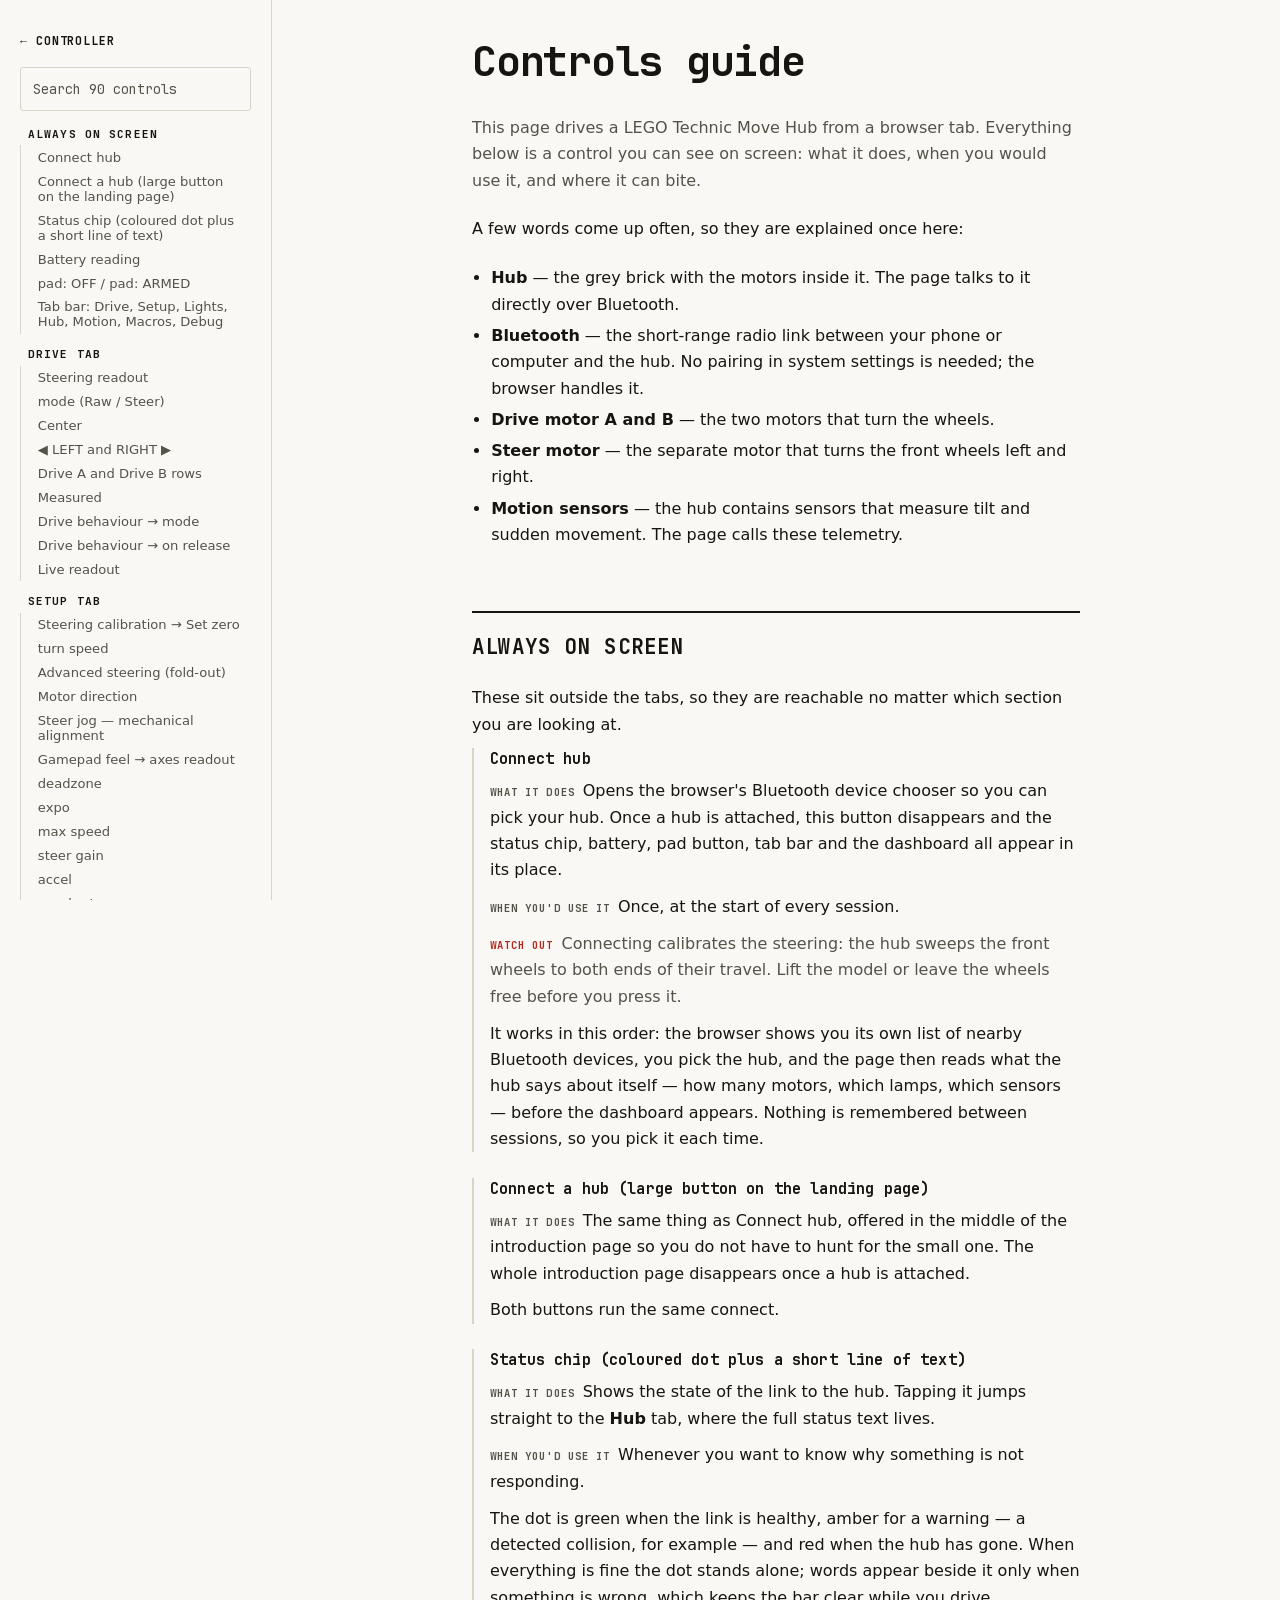
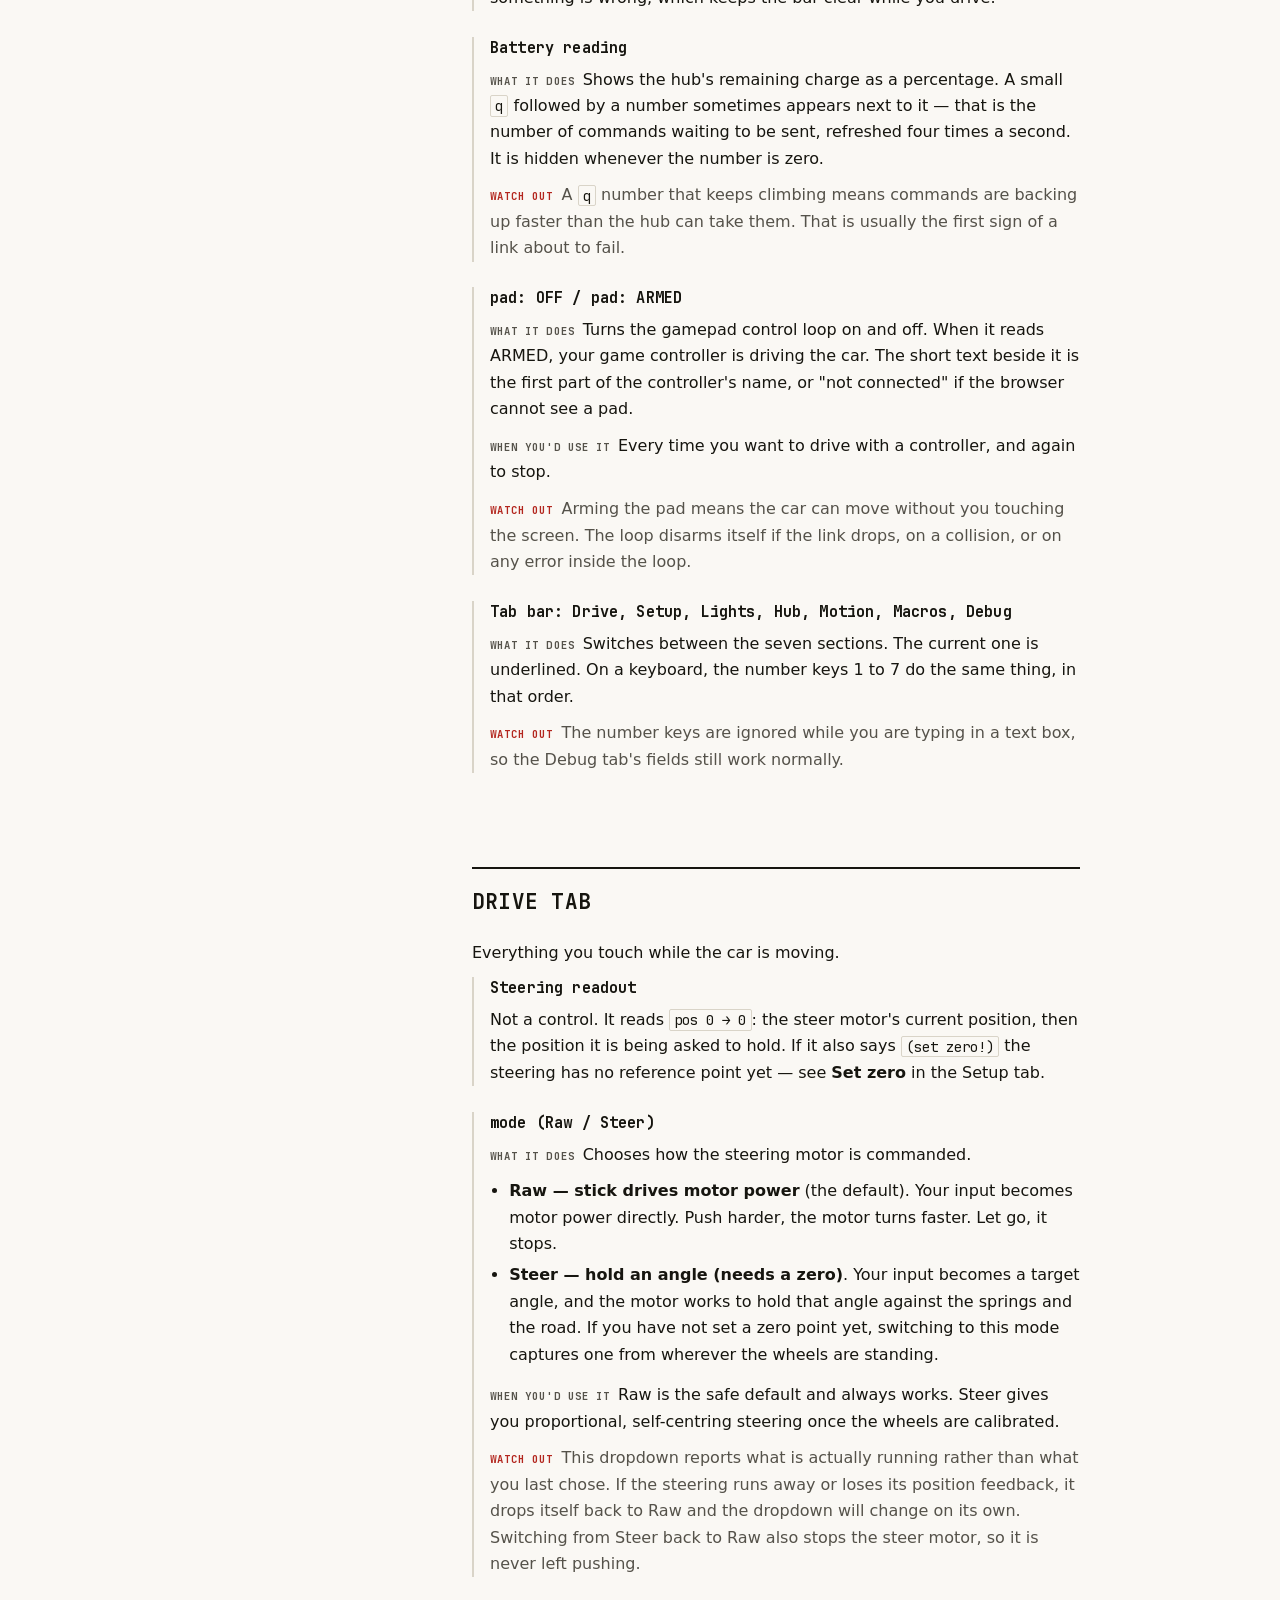
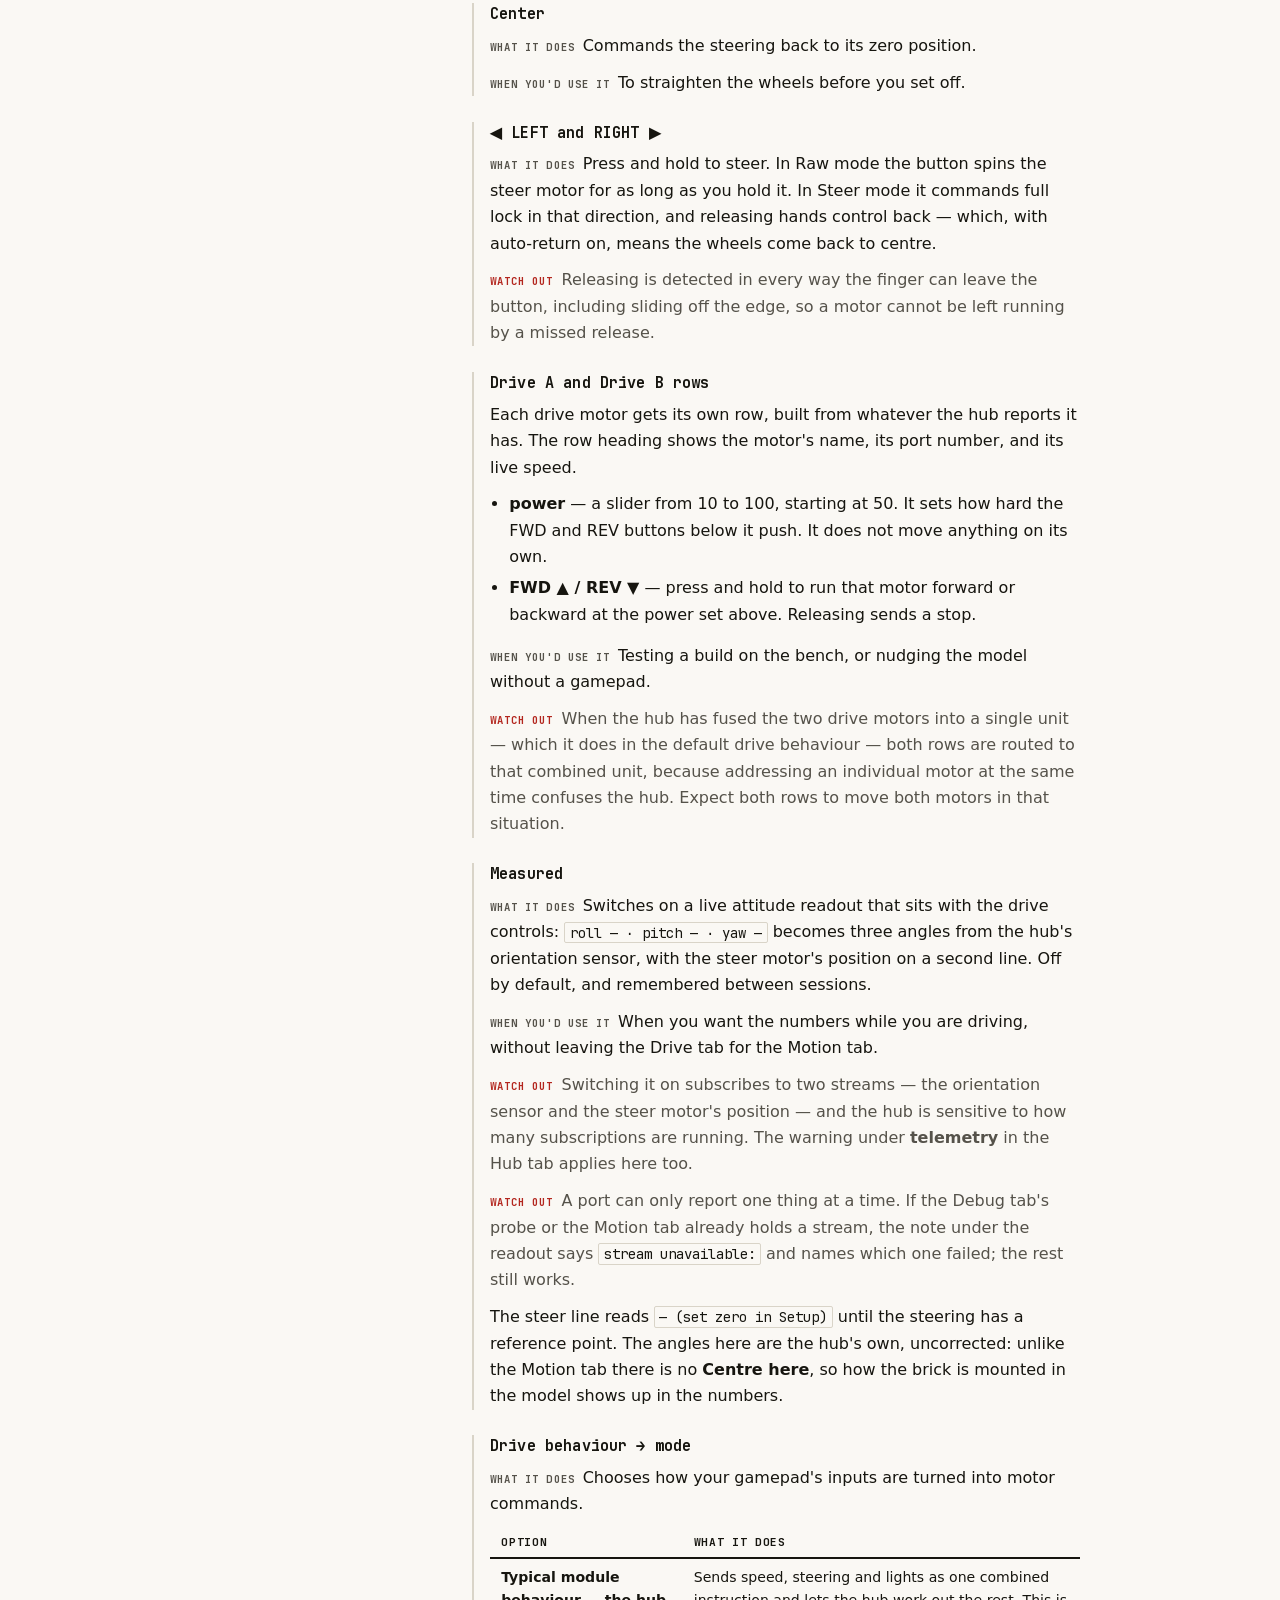
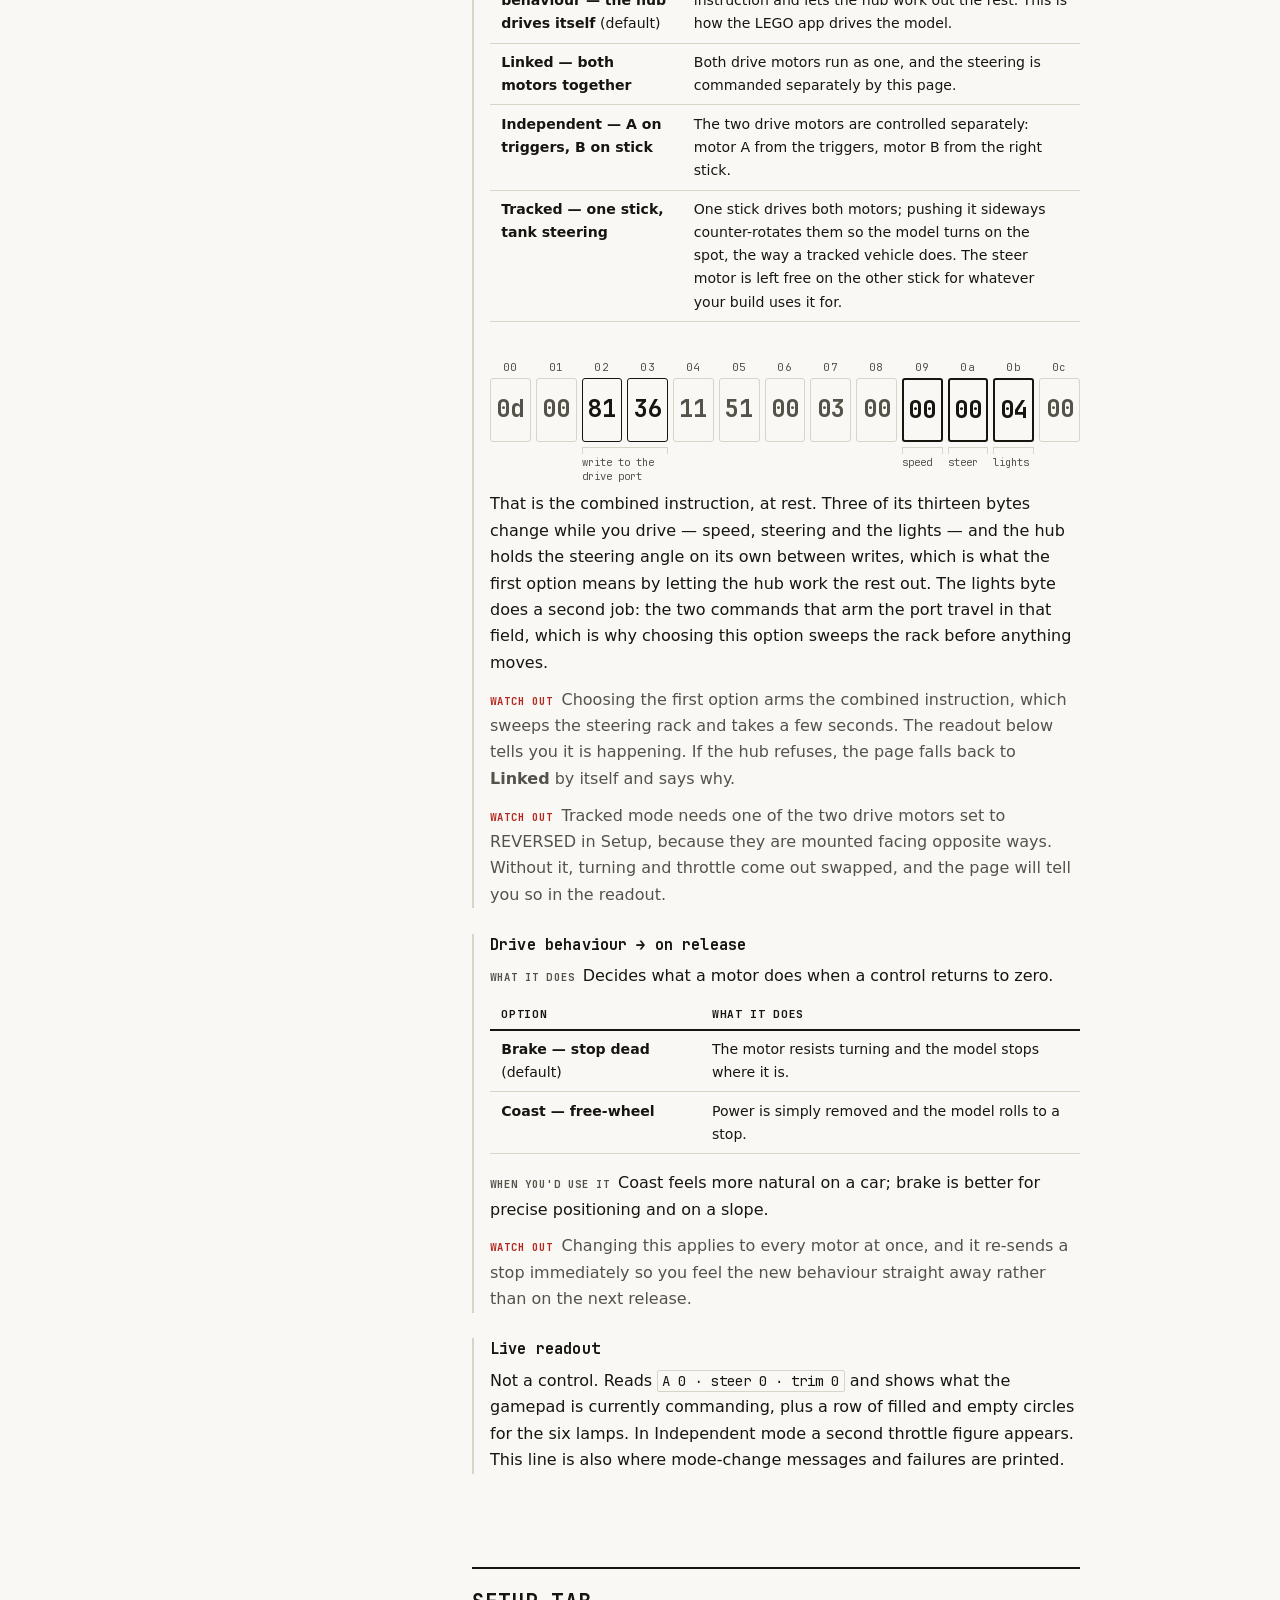
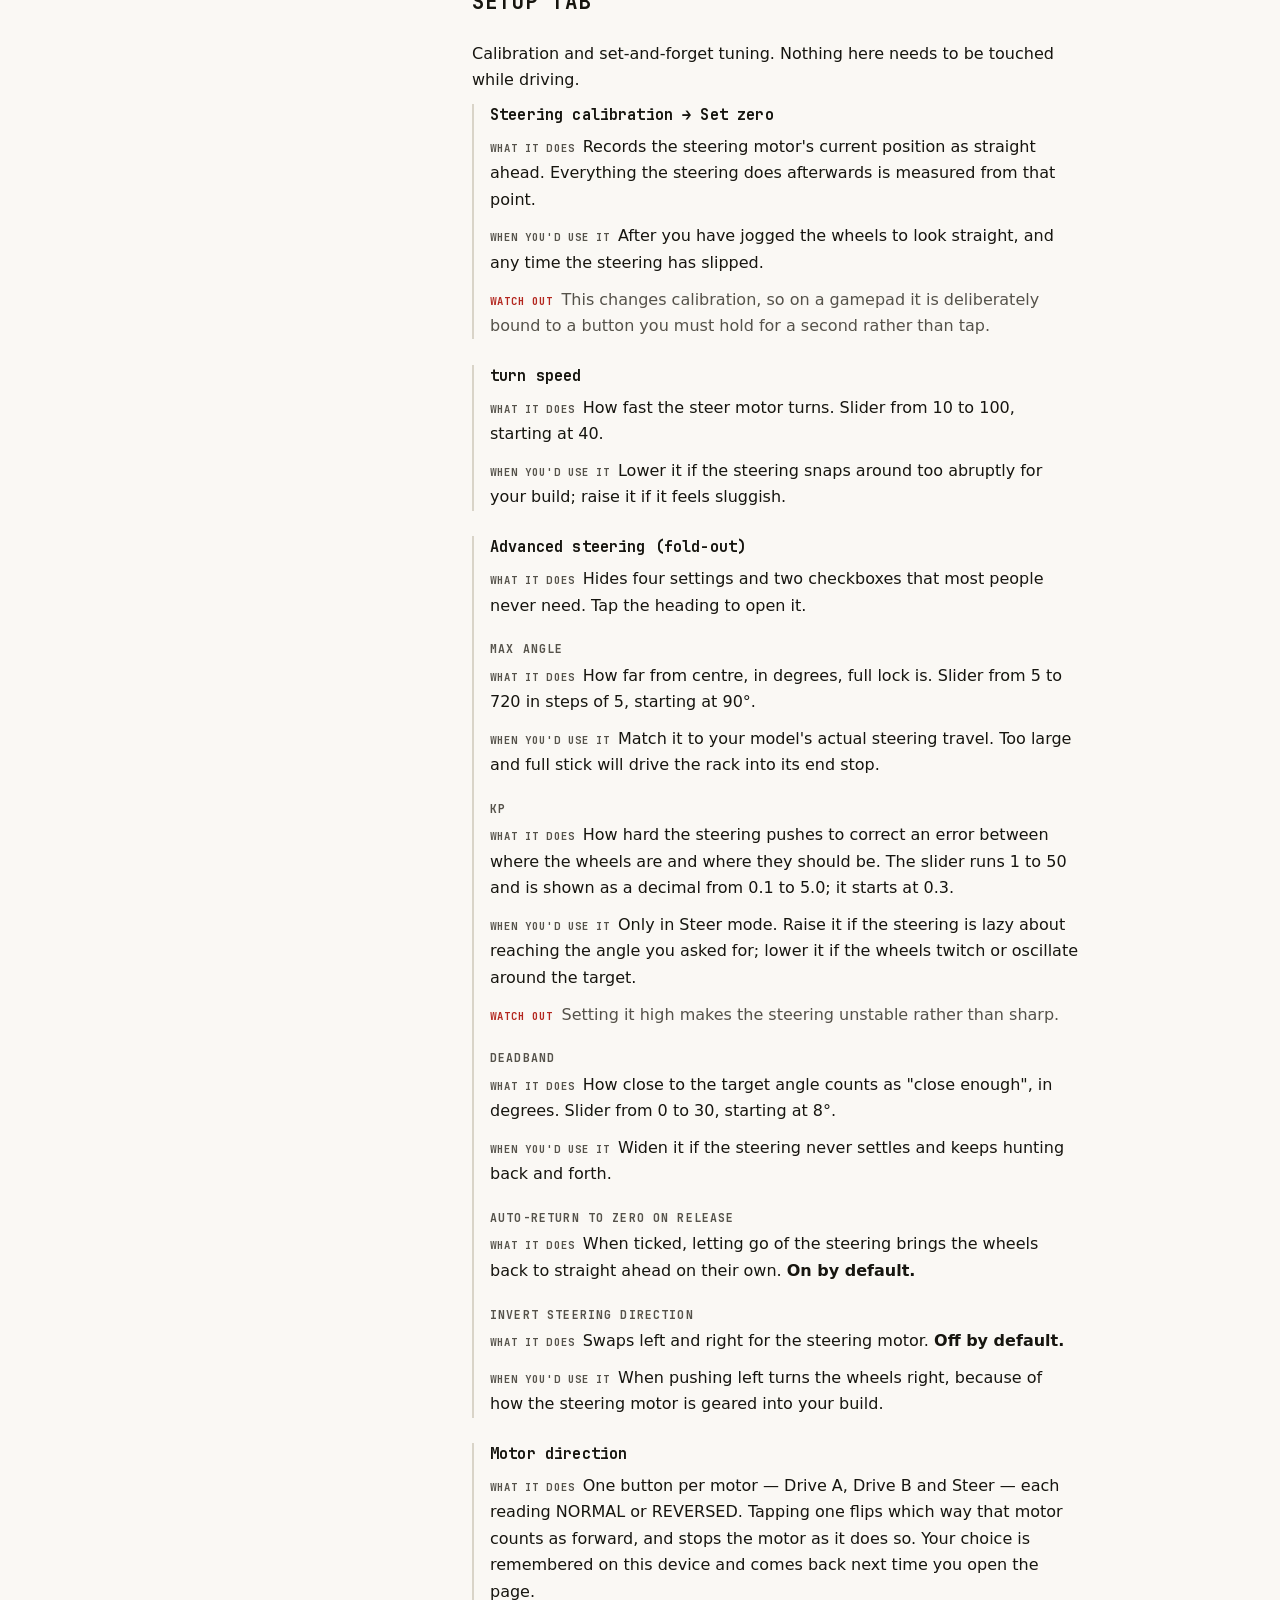
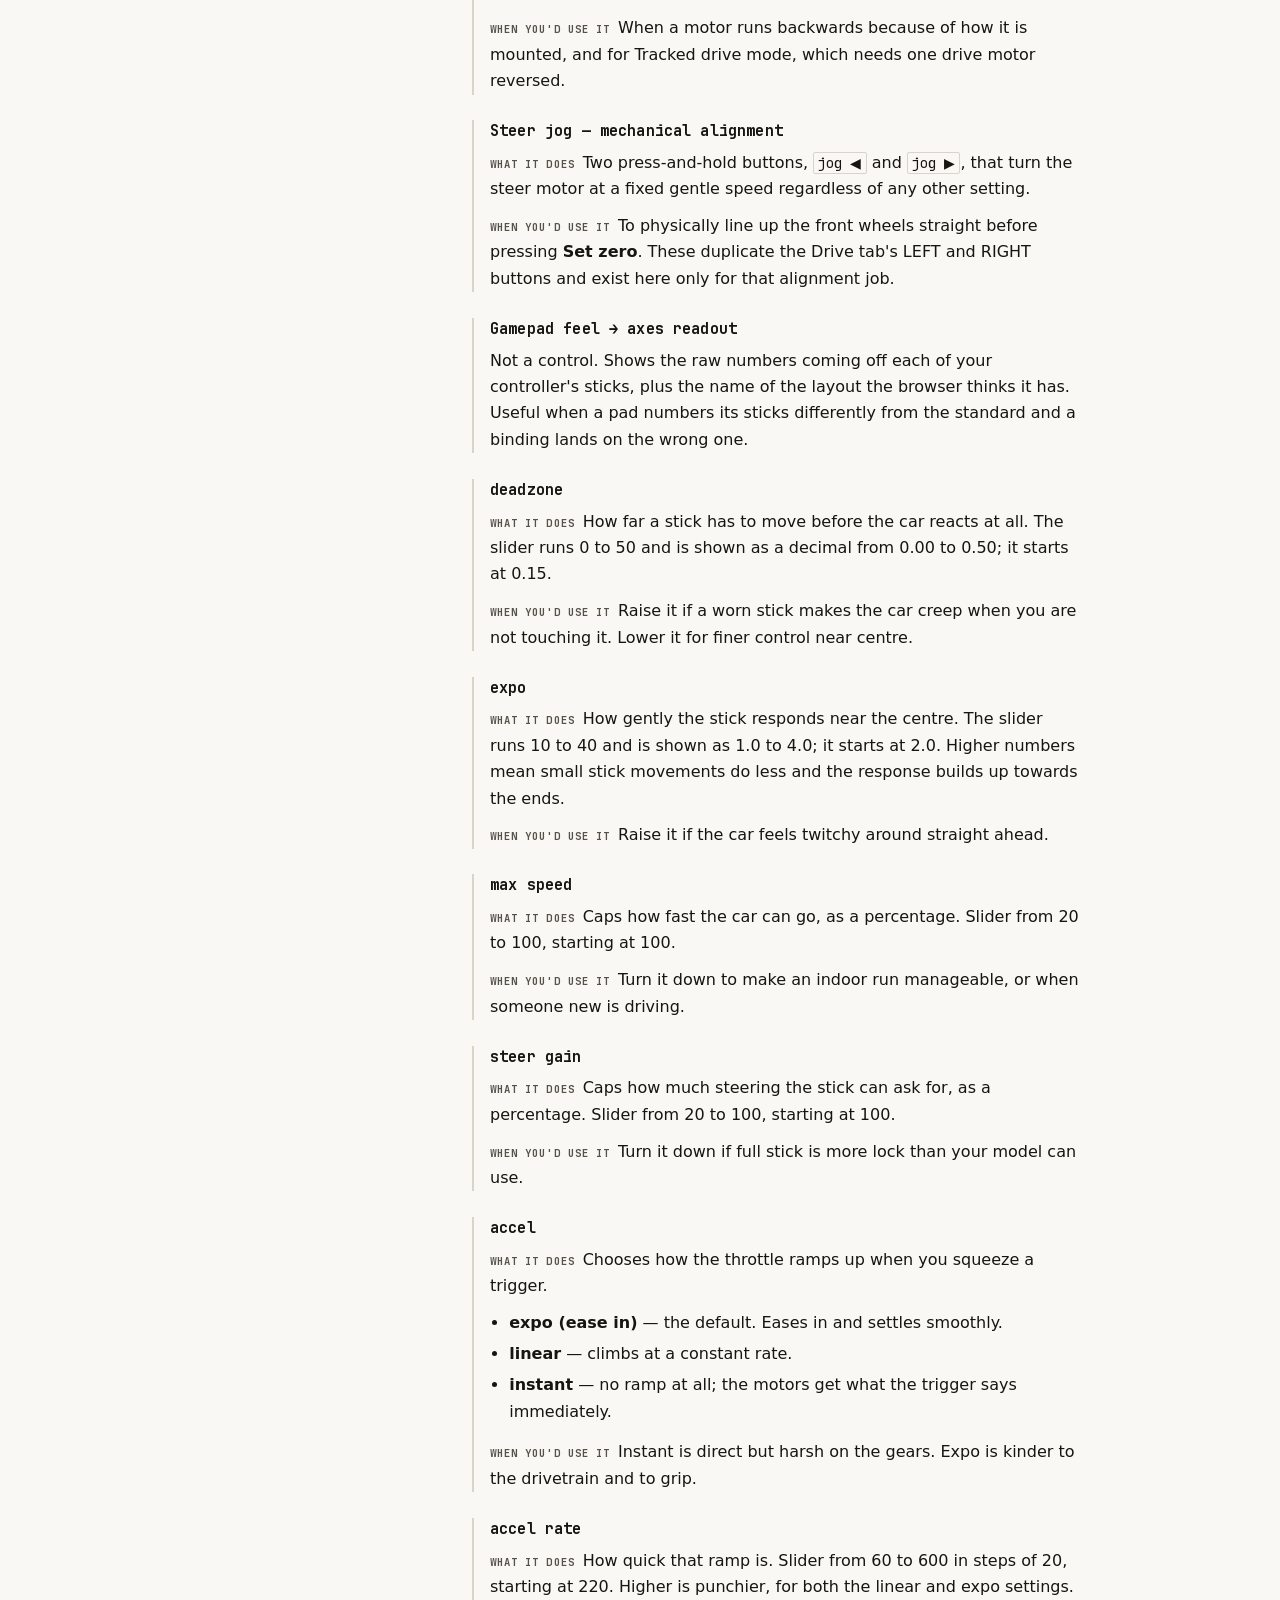
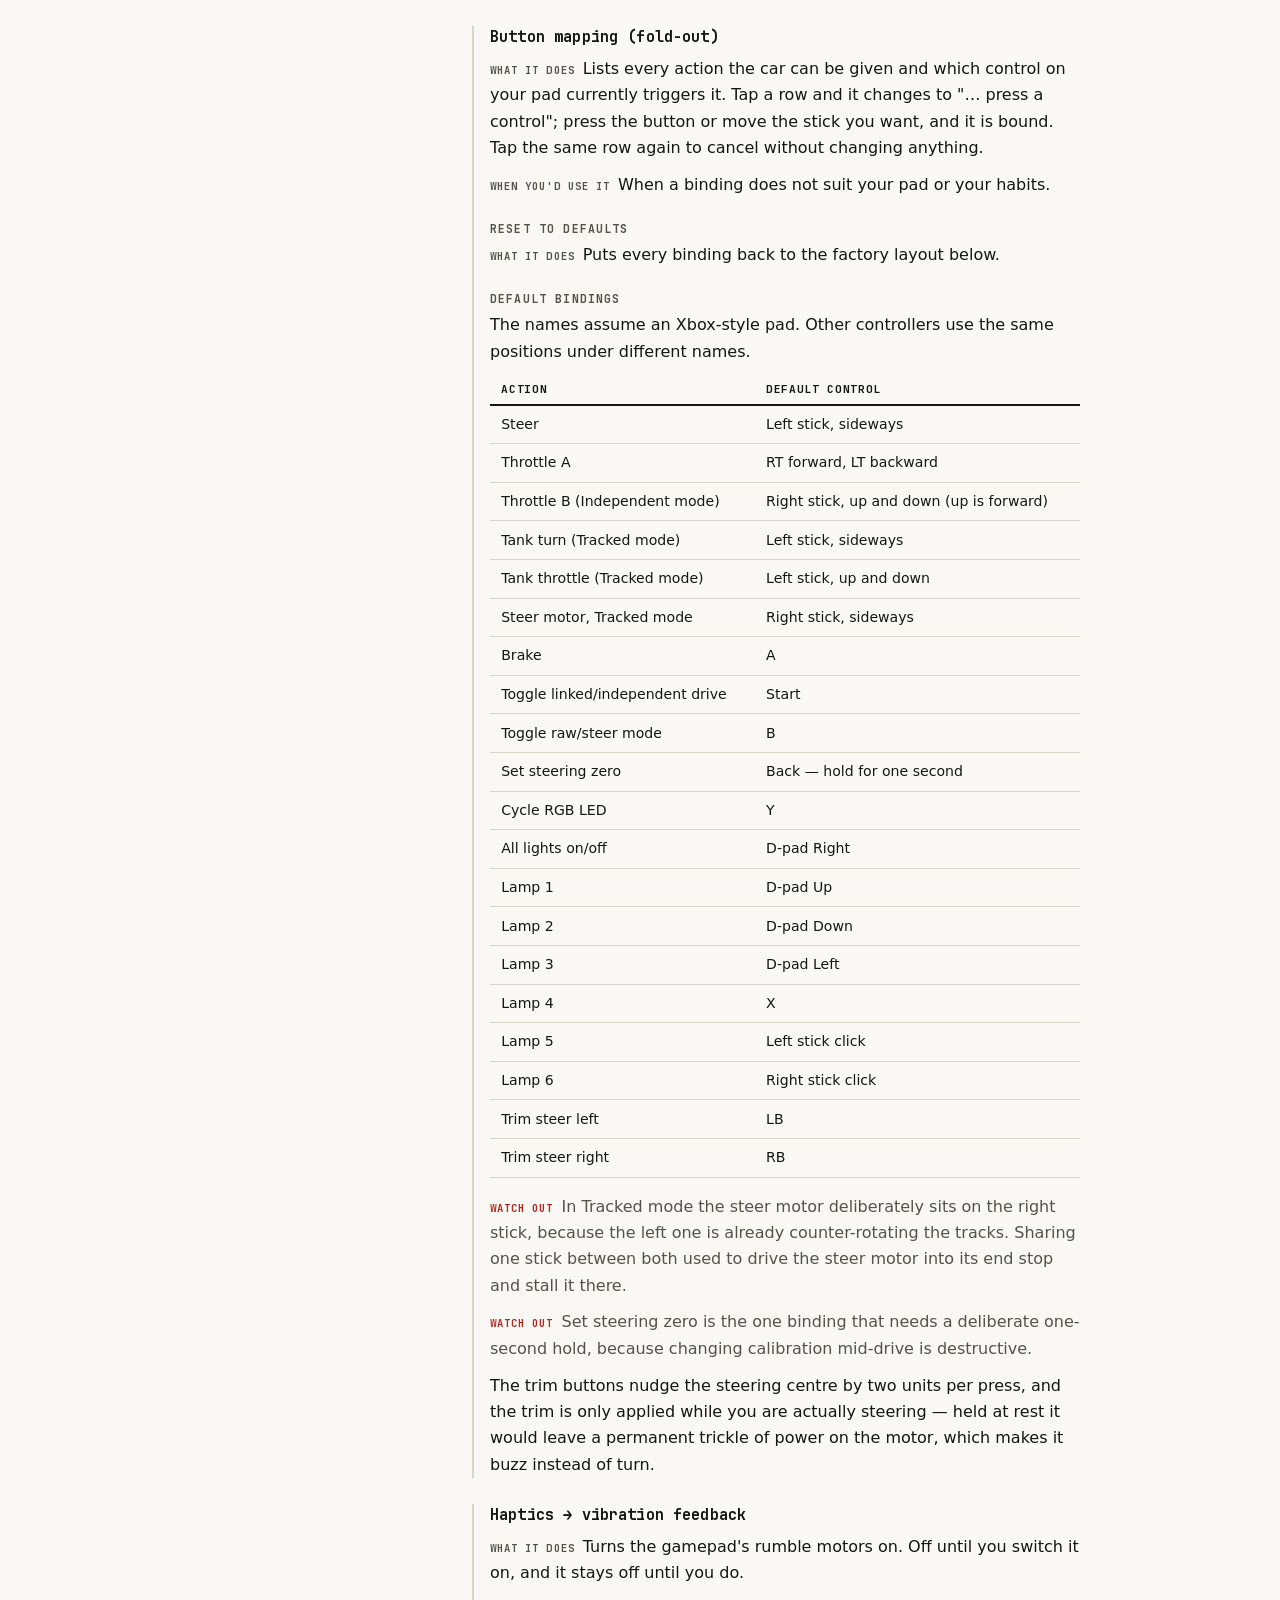
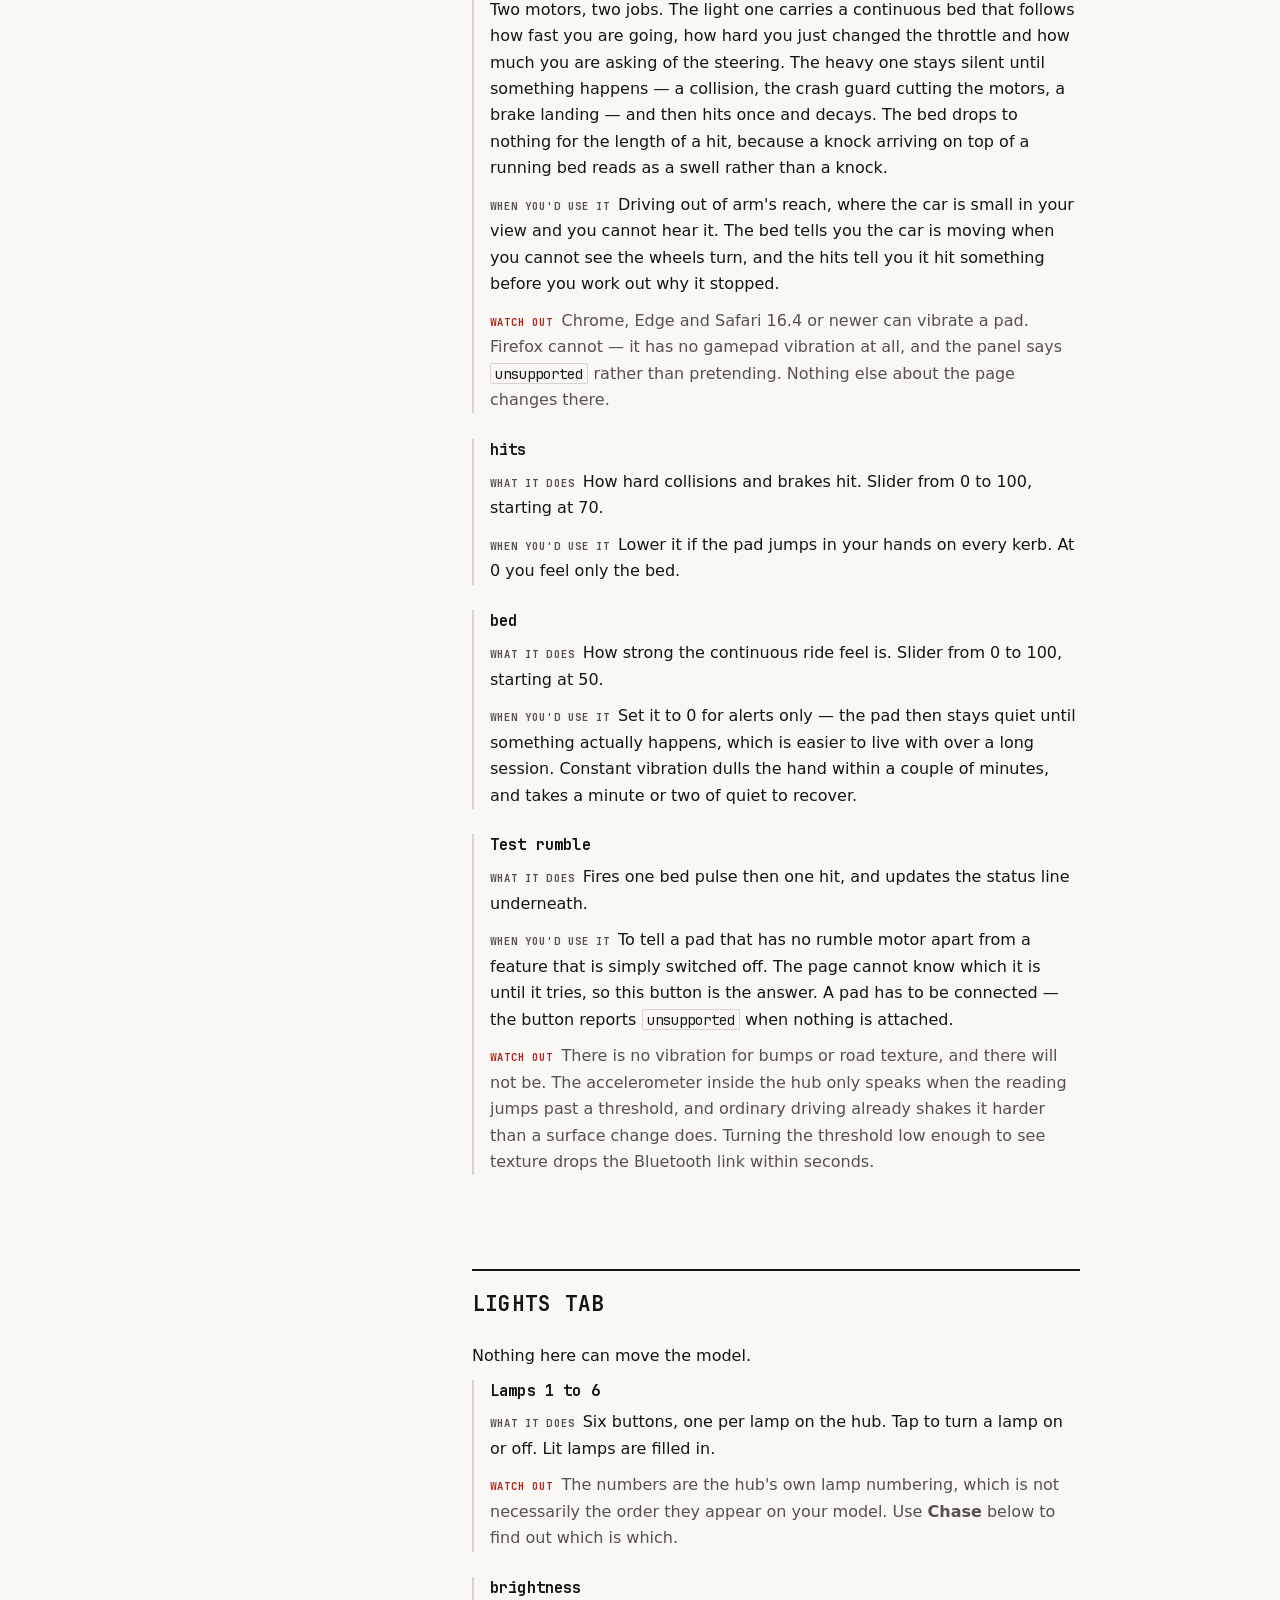
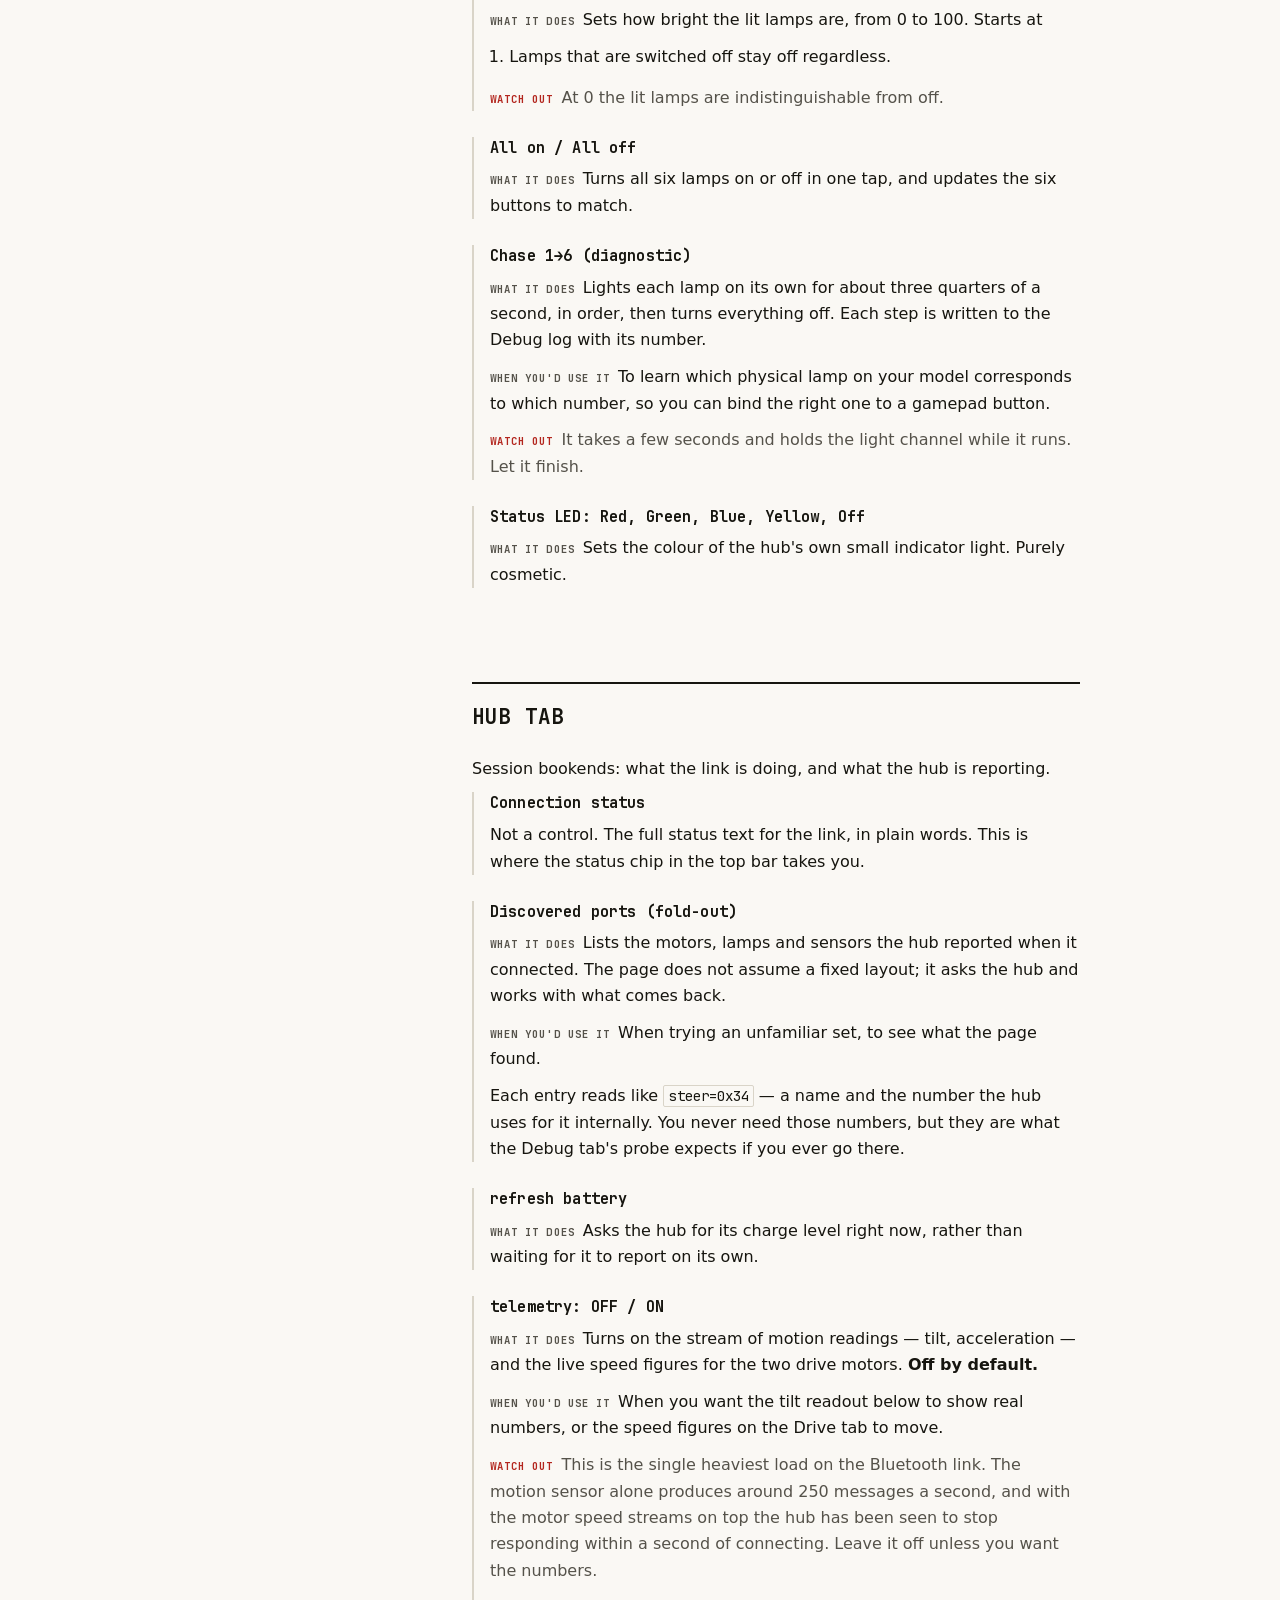
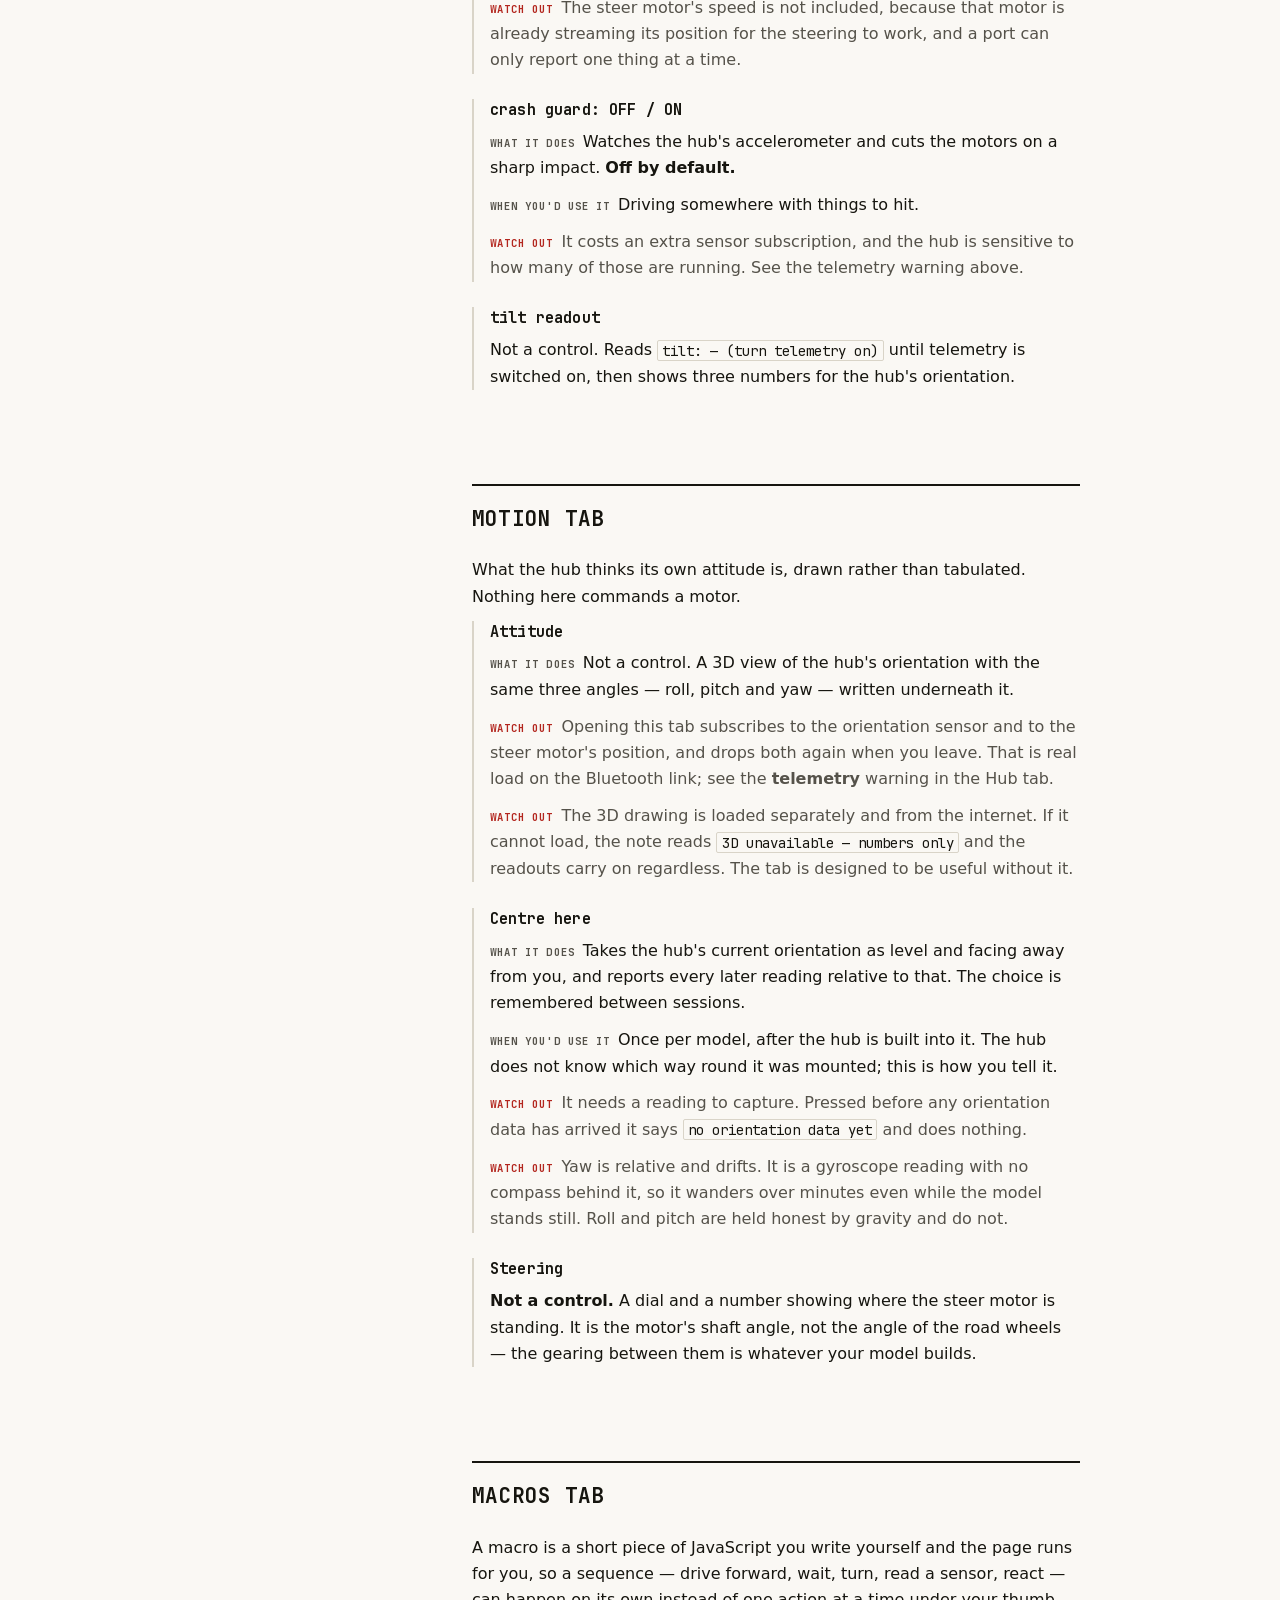
==== commit cca42318: "feat: gamepad rumble A rumble bed that follows speed and steering load, plus single hits on impact a" ====
--- a/guide.html
+++ b/guide.html
@@ -74,6 +74,10 @@
             <li><a href="#g-accel">accel</a></li>
             <li><a href="#g-accel-rate">accel rate</a></li>
             <li><a href="#g-button-mapping-fold-out">Button mapping (fold-out)</a></li>
+            <li><a href="#g-haptics-vibration-feedback">Haptics → vibration feedback</a></li>
+            <li><a href="#g-hits">hits</a></li>
+            <li><a href="#g-bed">bed</a></li>
+            <li><a href="#g-test-rumble">Test rumble</a></li>
           </ul>
         </li>
         <li class="toc__g">
@@ -408,6 +412,29 @@
 <p class="lead lead--watch-out"><span class="lead__k">Watch out</span>Set steering zero is the one binding that needs a deliberate one-second hold, because changing calibration mid-drive is destructive.</p>
 <p>The trim buttons nudge the steering centre by two units per press, and the trim is only applied while you are actually steering — held at rest it would leave a permanent trickle of power on the motor, which makes it buzz instead of turn.</p>
 </section>
+<section class="ctrl" data-t="haptics → vibration feedback what it does. turns the gamepad's rumble motors on. off until you switch it on, and it stays off until you do. two motors, two jobs. the light one carries a continuous bed that follows how fast you are going, how hard you just changed the throttle and how much you are asking of the steering. the heavy one stays silent until something happens — a collision, the crash guard cutting the motors, a brake landing — and then hits once and decays. the bed drops to nothing for the length of a hit, because a knock arriving on top of a running bed reads as a swell rather than a knock. when you'd use it. driving out of arm's reach, where the car is small in your view and you cannot hear it. the bed tells you the car is moving when you cannot see the wheels turn, and the hits tell you it hit something before you work out why it stopped. watch out. chrome, edge and safari 16.4 or newer can vibrate a pad. firefox cannot — it has no gamepad vibration at all, and the panel says unsupported rather than pretending. nothing else about the page changes there.">
+<h3 id="g-haptics-vibration-feedback">Haptics → vibration feedback</h3>
+<p class="lead lead--what-it-does"><span class="lead__k">What it does</span>Turns the gamepad's rumble motors on. Off until you switch it on, and it stays off until you do.</p>
+<p>Two motors, two jobs. The light one carries a continuous bed that follows how fast you are going, how hard you just changed the throttle and how much you are asking of the steering. The heavy one stays silent until something happens — a collision, the crash guard cutting the motors, a brake landing — and then hits once and decays. The bed drops to nothing for the length of a hit, because a knock arriving on top of a running bed reads as a swell rather than a knock.</p>
+<p class="lead lead--when-you-d-use-it"><span class="lead__k">When you'd use it</span>Driving out of arm's reach, where the car is small in your view and you cannot hear it. The bed tells you the car is moving when you cannot see the wheels turn, and the hits tell you it hit something before you work out why it stopped.</p>
+<p class="lead lead--watch-out"><span class="lead__k">Watch out</span>Chrome, Edge and Safari 16.4 or newer can vibrate a pad. Firefox cannot — it has no gamepad vibration at all, and the panel says <code>unsupported</code> rather than pretending. Nothing else about the page changes there.</p>
+</section>
+<section class="ctrl" data-t="hits what it does. how hard collisions and brakes hit. slider from 0 to 100, starting at 70. when you'd use it. lower it if the pad jumps in your hands on every kerb. at 0 you feel only the bed.">
+<h3 id="g-hits">hits</h3>
+<p class="lead lead--what-it-does"><span class="lead__k">What it does</span>How hard collisions and brakes hit. Slider from 0 to 100, starting at 70.</p>
+<p class="lead lead--when-you-d-use-it"><span class="lead__k">When you'd use it</span>Lower it if the pad jumps in your hands on every kerb. At 0 you feel only the bed.</p>
+</section>
+<section class="ctrl" data-t="bed what it does. how strong the continuous ride feel is. slider from 0 to 100, starting at 50. when you'd use it. set it to 0 for alerts only — the pad then stays quiet until something actually happens, which is easier to live with over a long session. constant vibration dulls the hand within a couple of minutes, and takes a minute or two of quiet to recover.">
+<h3 id="g-bed">bed</h3>
+<p class="lead lead--what-it-does"><span class="lead__k">What it does</span>How strong the continuous ride feel is. Slider from 0 to 100, starting at 50.</p>
+<p class="lead lead--when-you-d-use-it"><span class="lead__k">When you'd use it</span>Set it to 0 for alerts only — the pad then stays quiet until something actually happens, which is easier to live with over a long session. Constant vibration dulls the hand within a couple of minutes, and takes a minute or two of quiet to recover.</p>
+</section>
+<section class="ctrl" data-t="test rumble what it does. fires one bed pulse then one hit, and updates the status line underneath. when you'd use it. to tell a pad that has no rumble motor apart from a feature that is simply switched off. the page cannot know which it is until it tries, so this button is the answer. a pad has to be connected — the button reports unsupported when nothing is attached. watch out. there is no vibration for bumps or road texture, and there will not be. the accelerometer inside the hub only speaks when the reading jumps past a threshold, and ordinary driving already shakes it harder than a surface change does. turning the threshold low enough to see texture drops the bluetooth link within seconds.">
+<h3 id="g-test-rumble">Test rumble</h3>
+<p class="lead lead--what-it-does"><span class="lead__k">What it does</span>Fires one bed pulse then one hit, and updates the status line underneath.</p>
+<p class="lead lead--when-you-d-use-it"><span class="lead__k">When you'd use it</span>To tell a pad that has no rumble motor apart from a feature that is simply switched off. The page cannot know which it is until it tries, so this button is the answer. A pad has to be connected — the button reports <code>unsupported</code> when nothing is attached.</p>
+<p class="lead lead--watch-out"><span class="lead__k">Watch out</span>There is no vibration for bumps or road texture, and there will not be. The accelerometer inside the hub only speaks when the reading jumps past a threshold, and ordinary driving already shakes it harder than a surface change does. Turning the threshold low enough to see texture drops the Bluetooth link within seconds.</p>
+</section>
 </section>
 <section class="group"><h2 id="g-lights-tab">Lights tab</h2>
 <p>Nothing here can move the model.</p>
--- a/styles.css
+++ b/styles.css
@@ -440,6 +440,11 @@
 #st-readout {
   font-family: ui-monospace, monospace; font-weight: 400; font-size: 0.8rem;
   overflow-wrap: anywhere;
+}
+
+#hap-status {
+  font-family: var(--mono);
+  white-space: pre-wrap; opacity: .8; margin: .4em 0 0;
 }
 
 #lamps { display: flex; gap: 0.5rem; flex-wrap: wrap; }
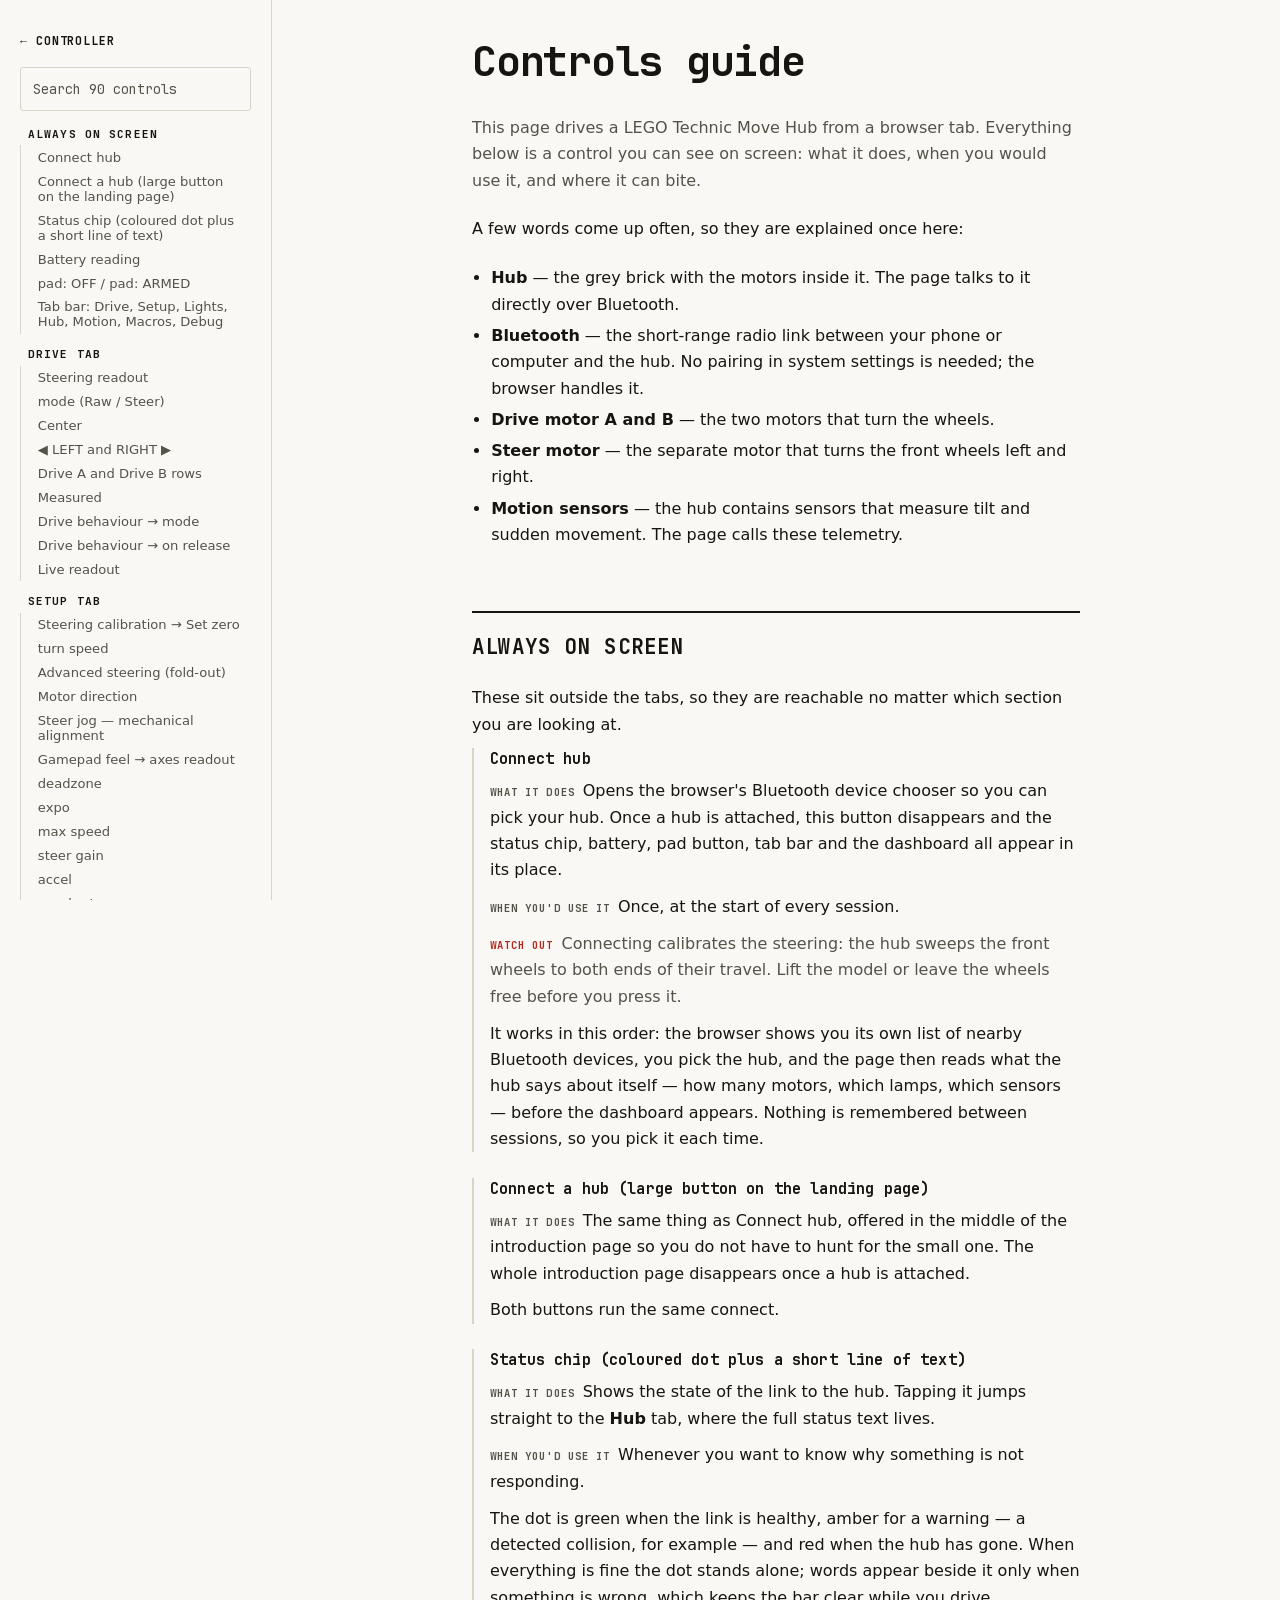
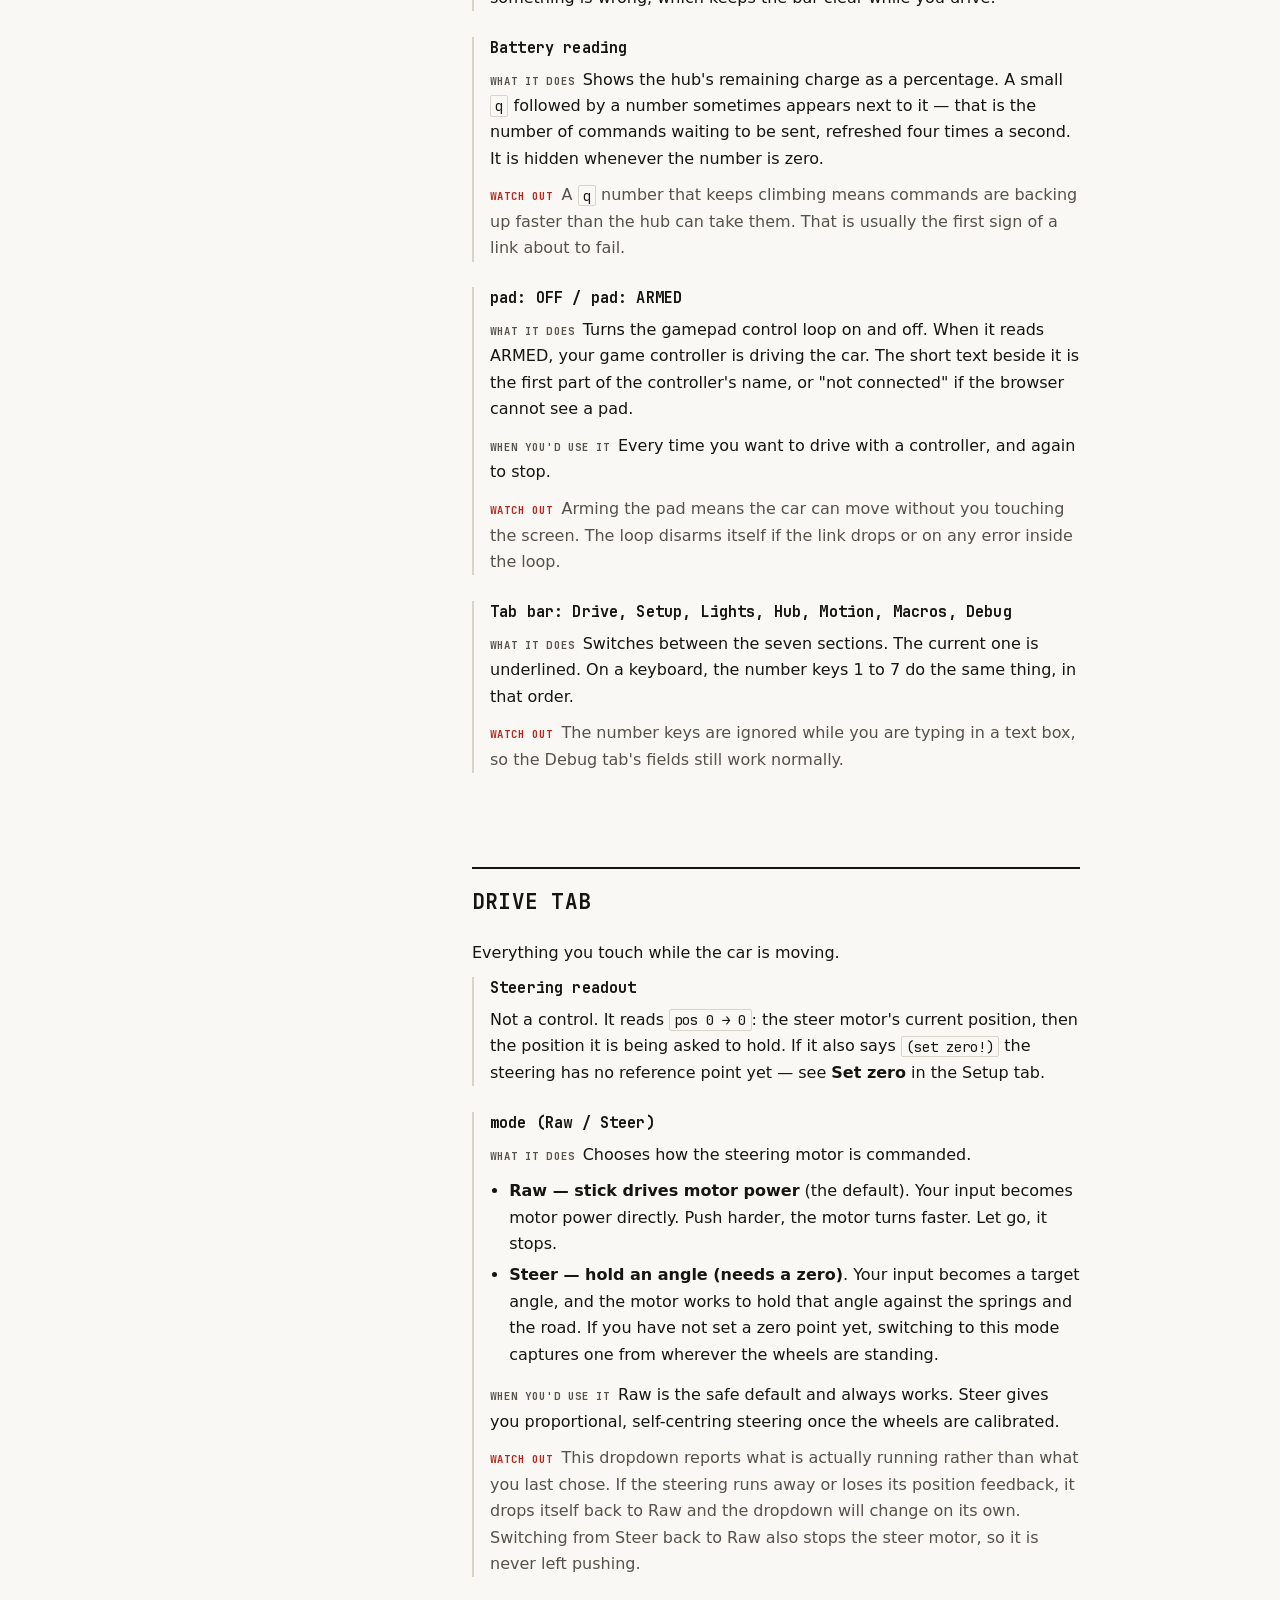
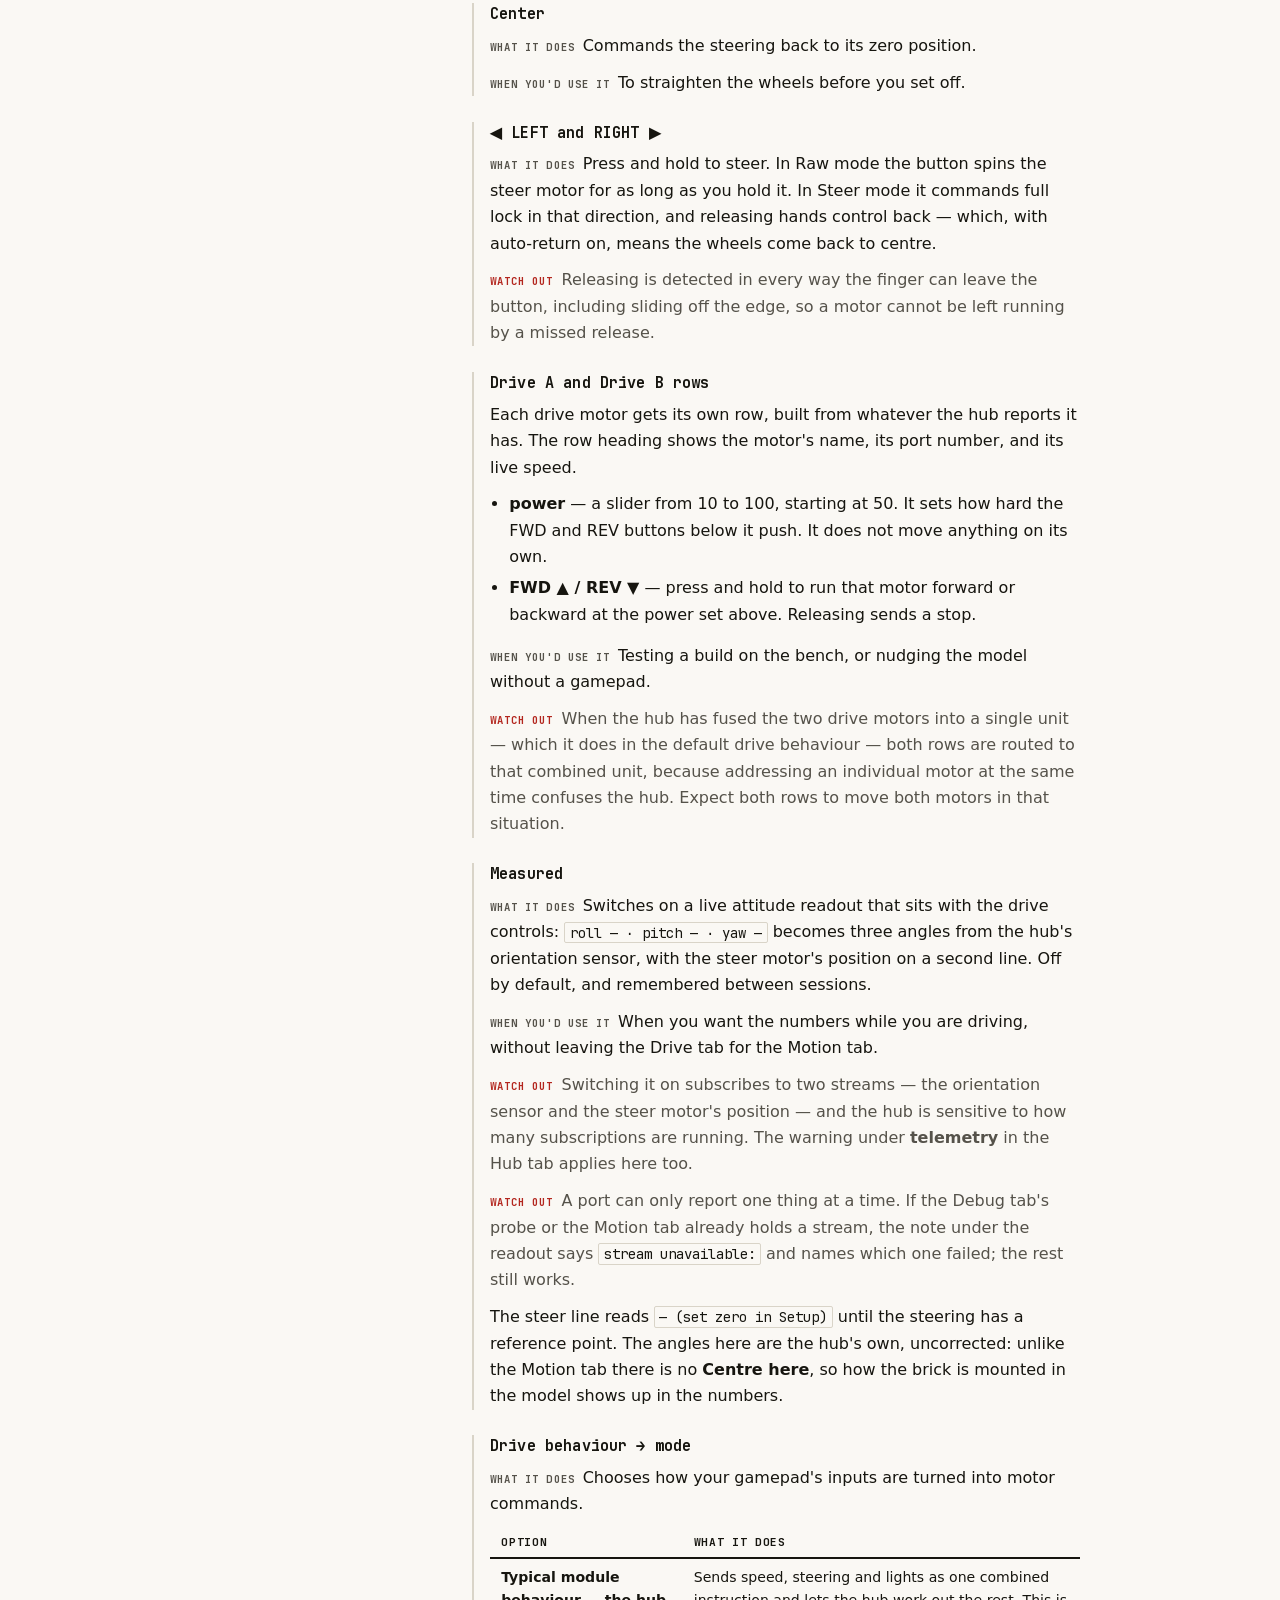
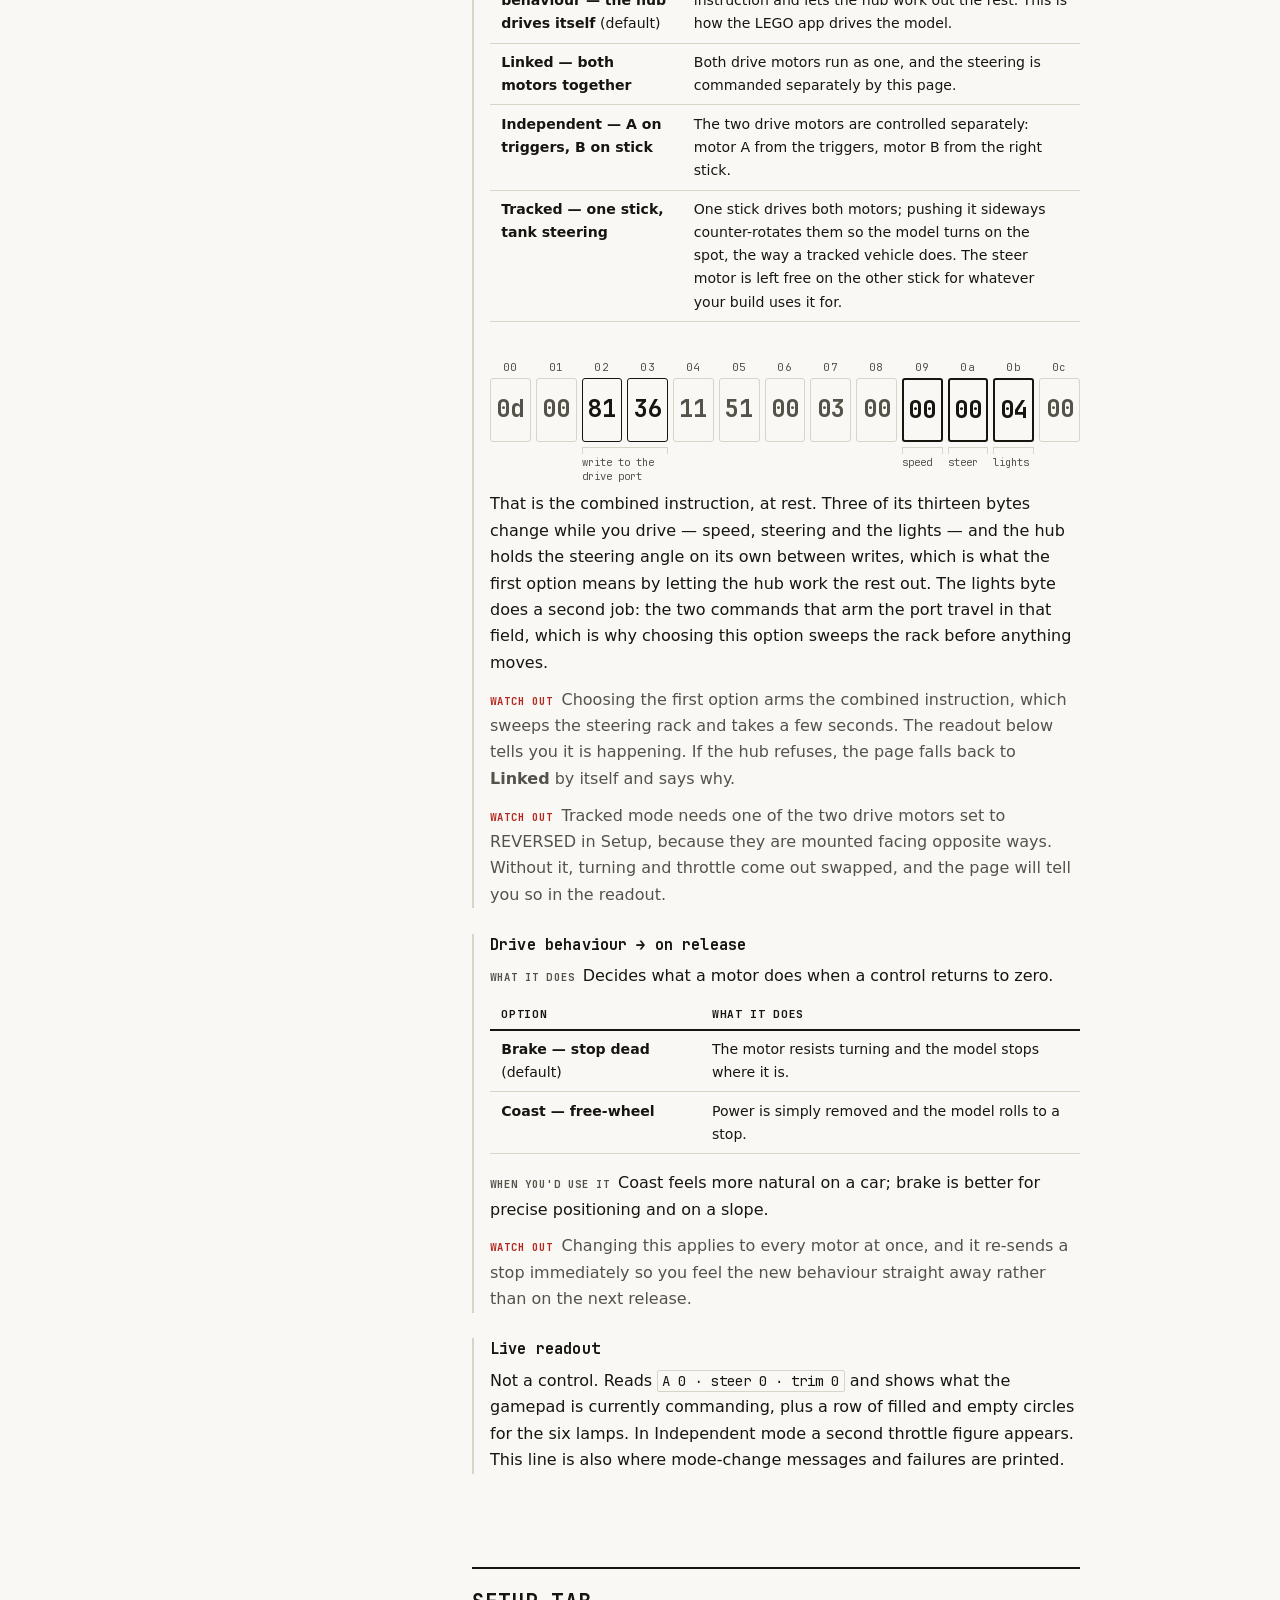
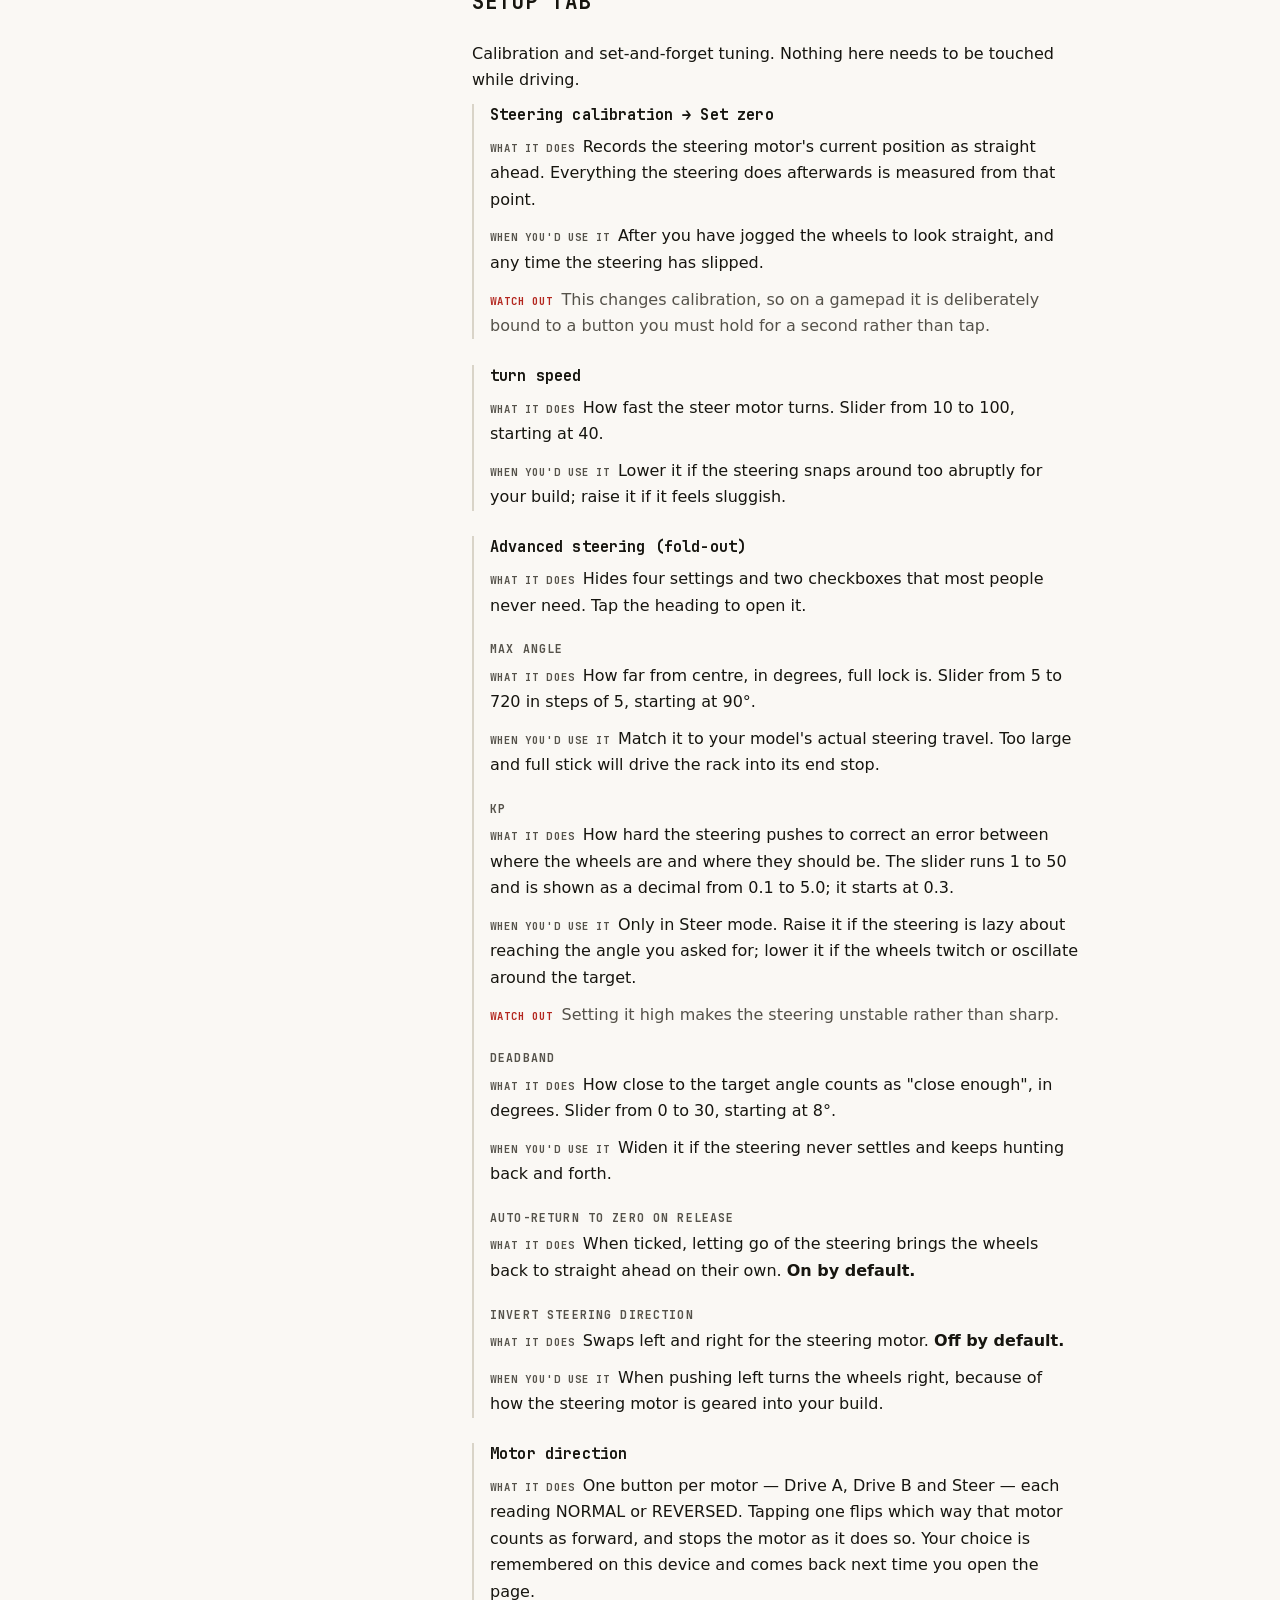
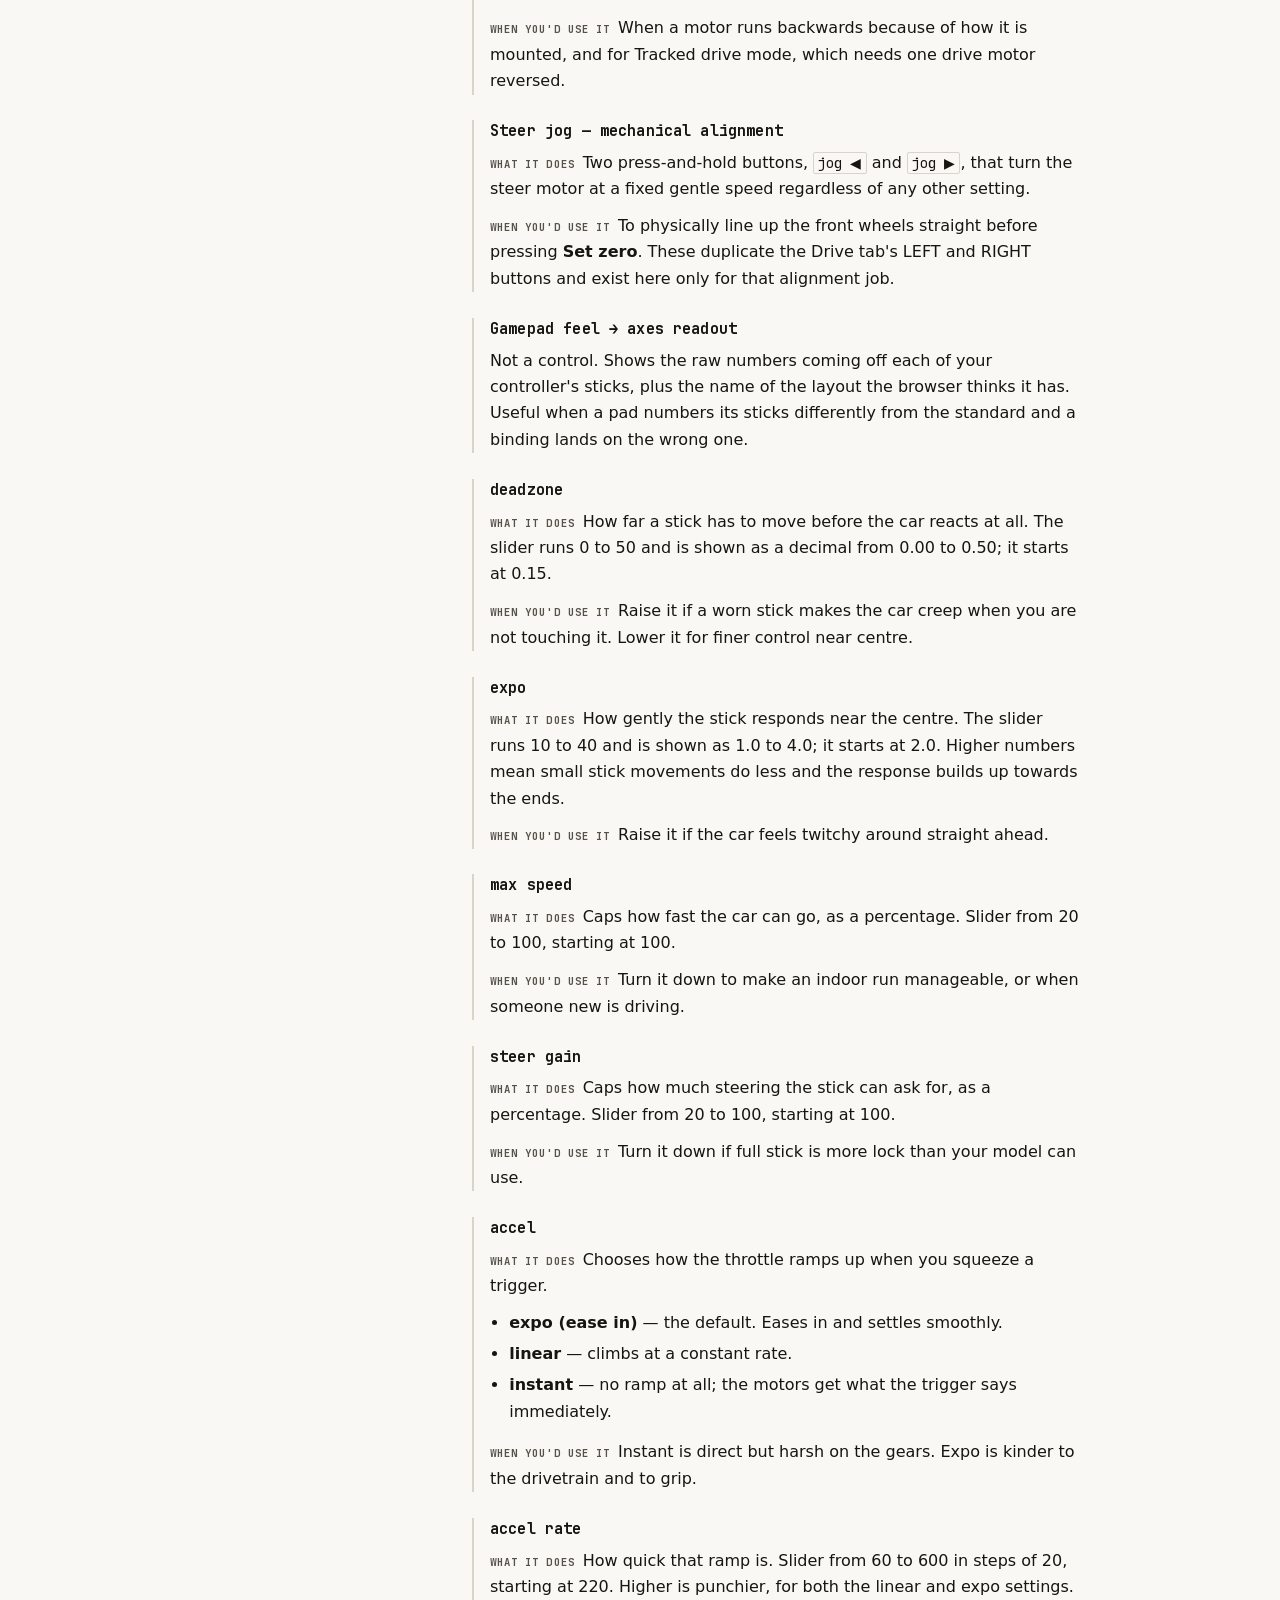
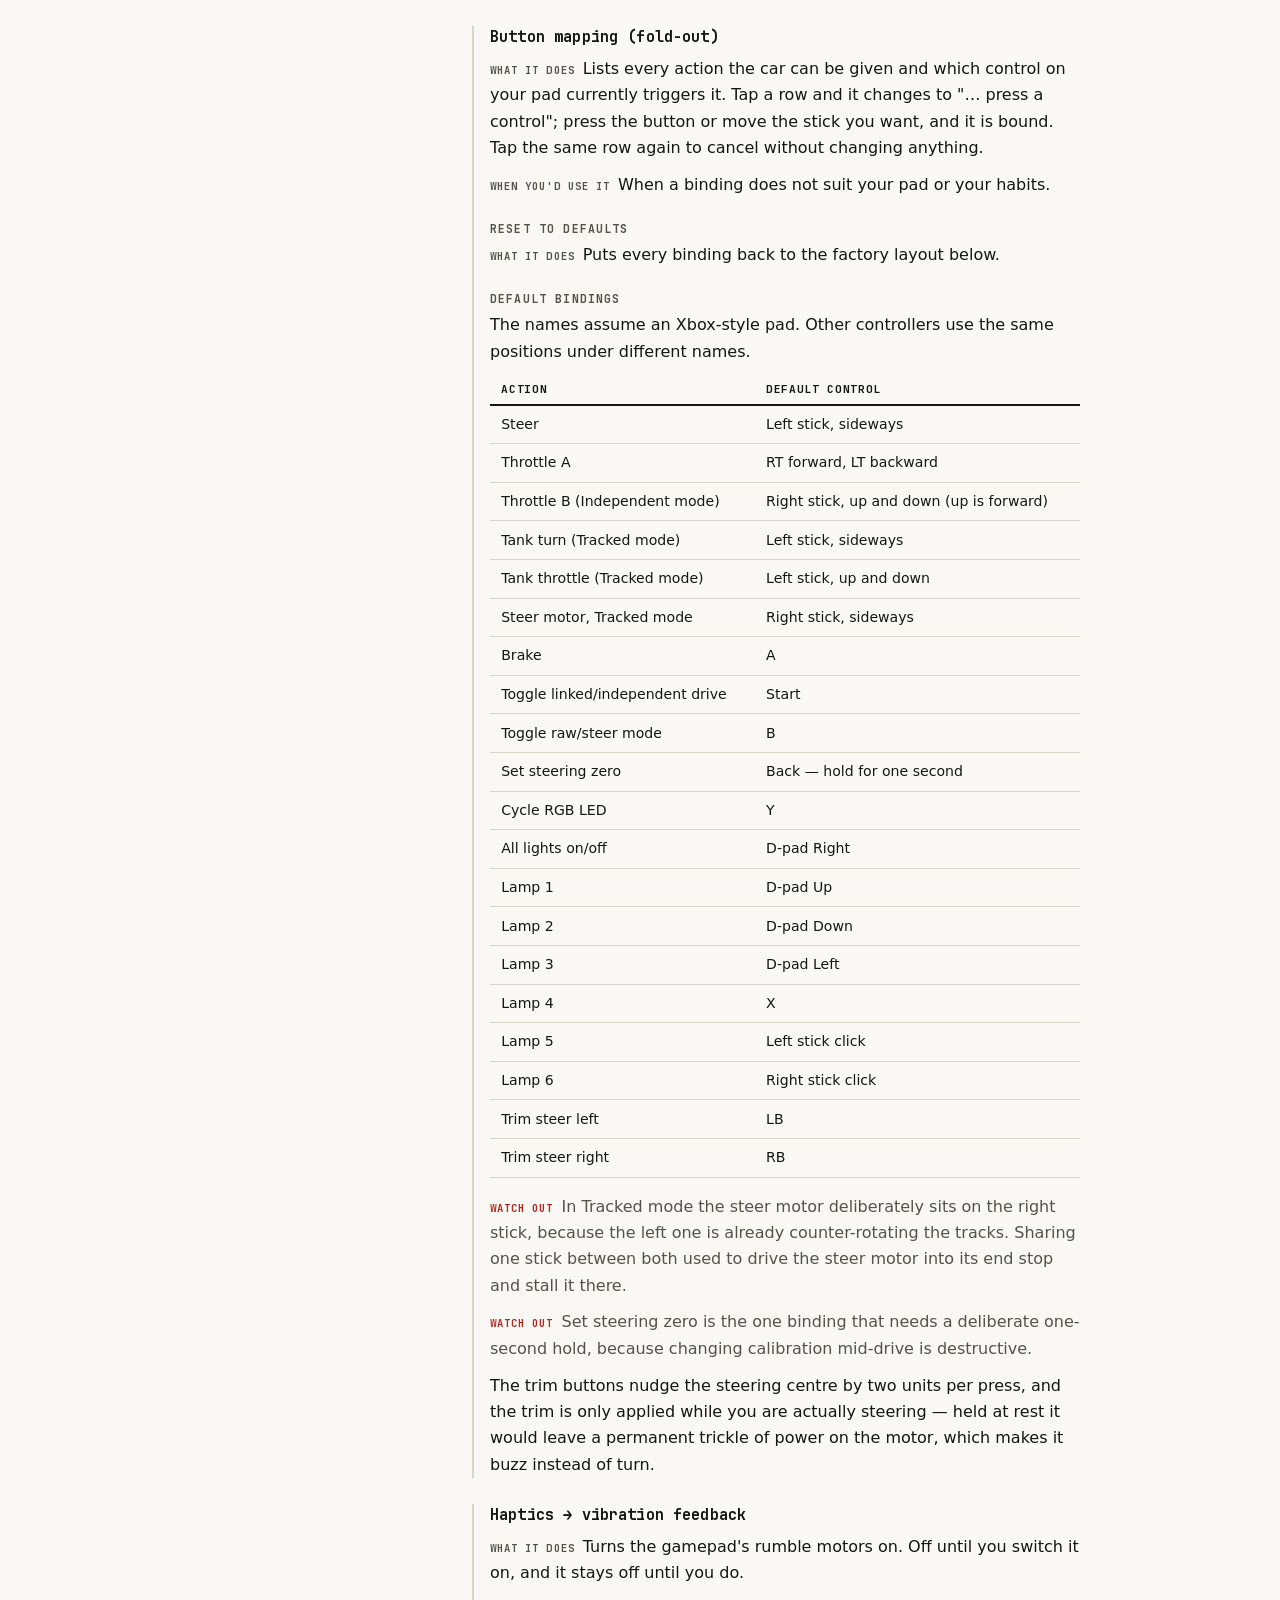
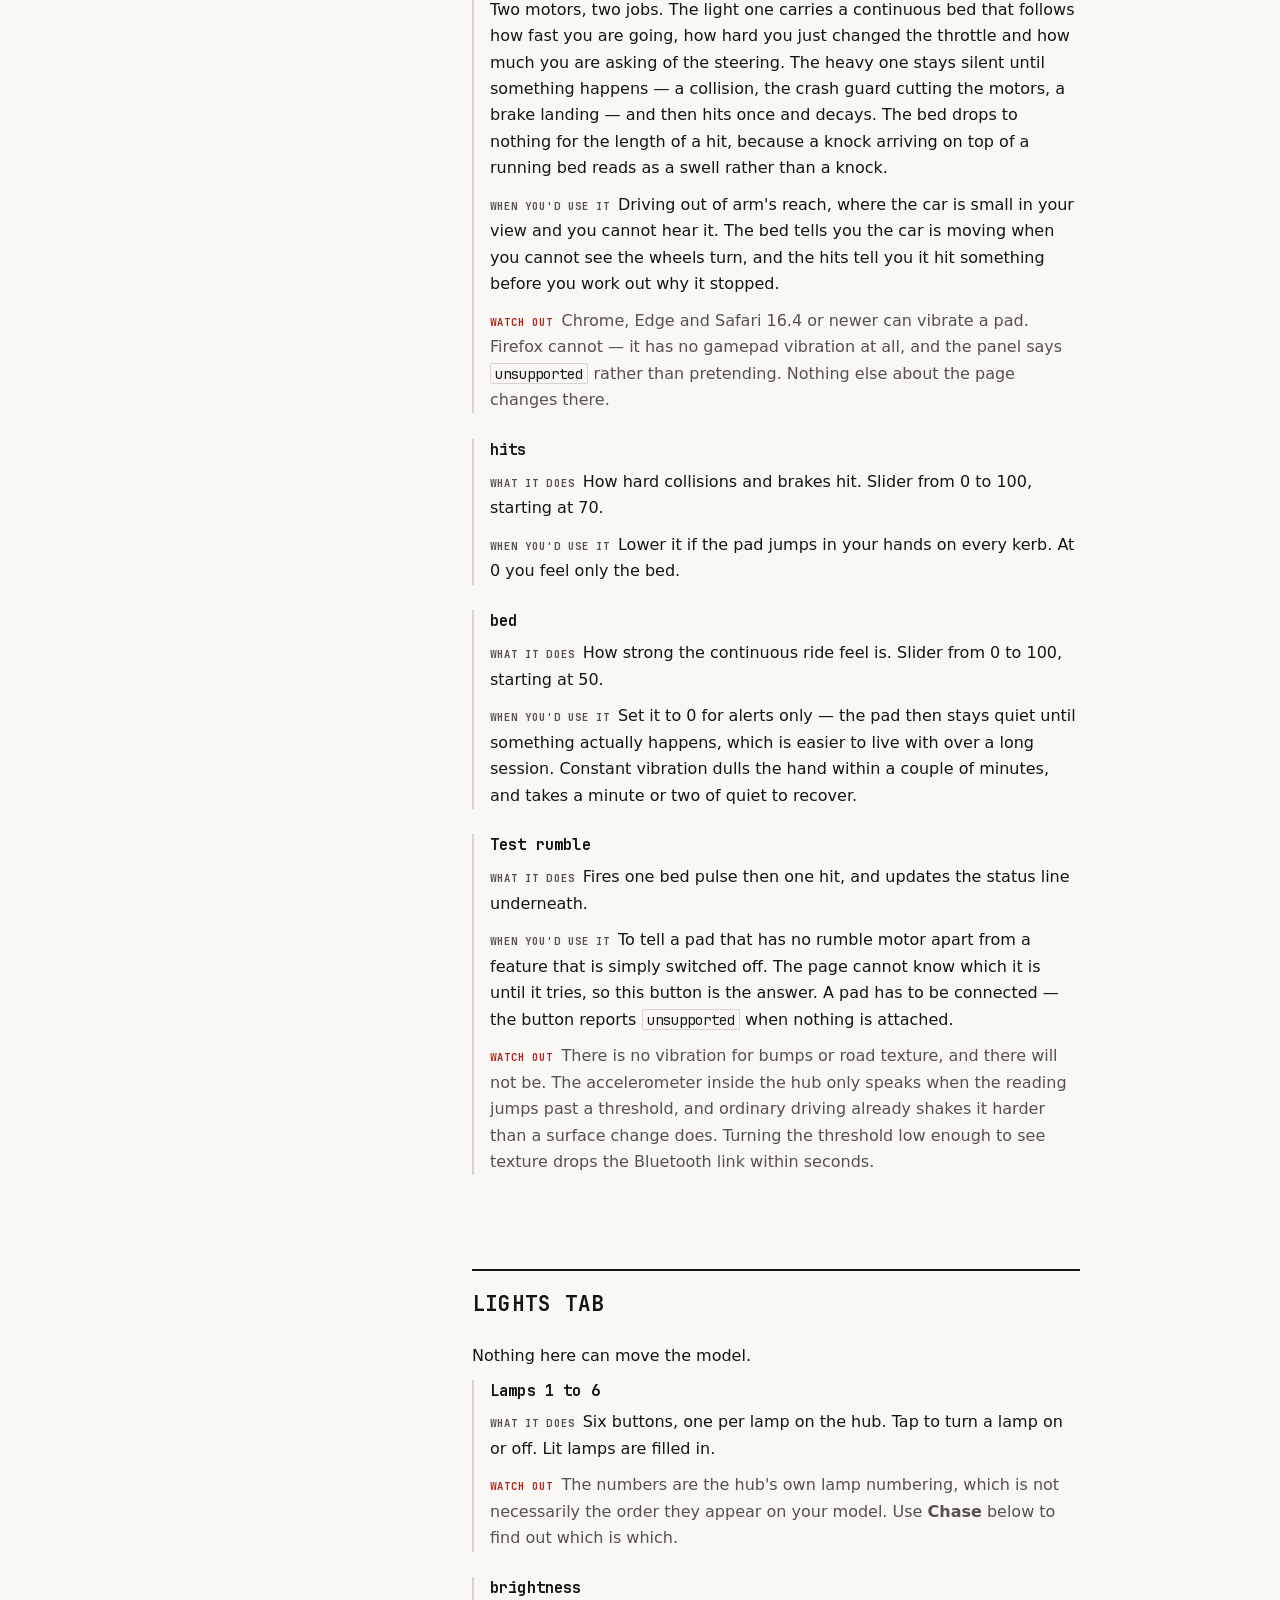
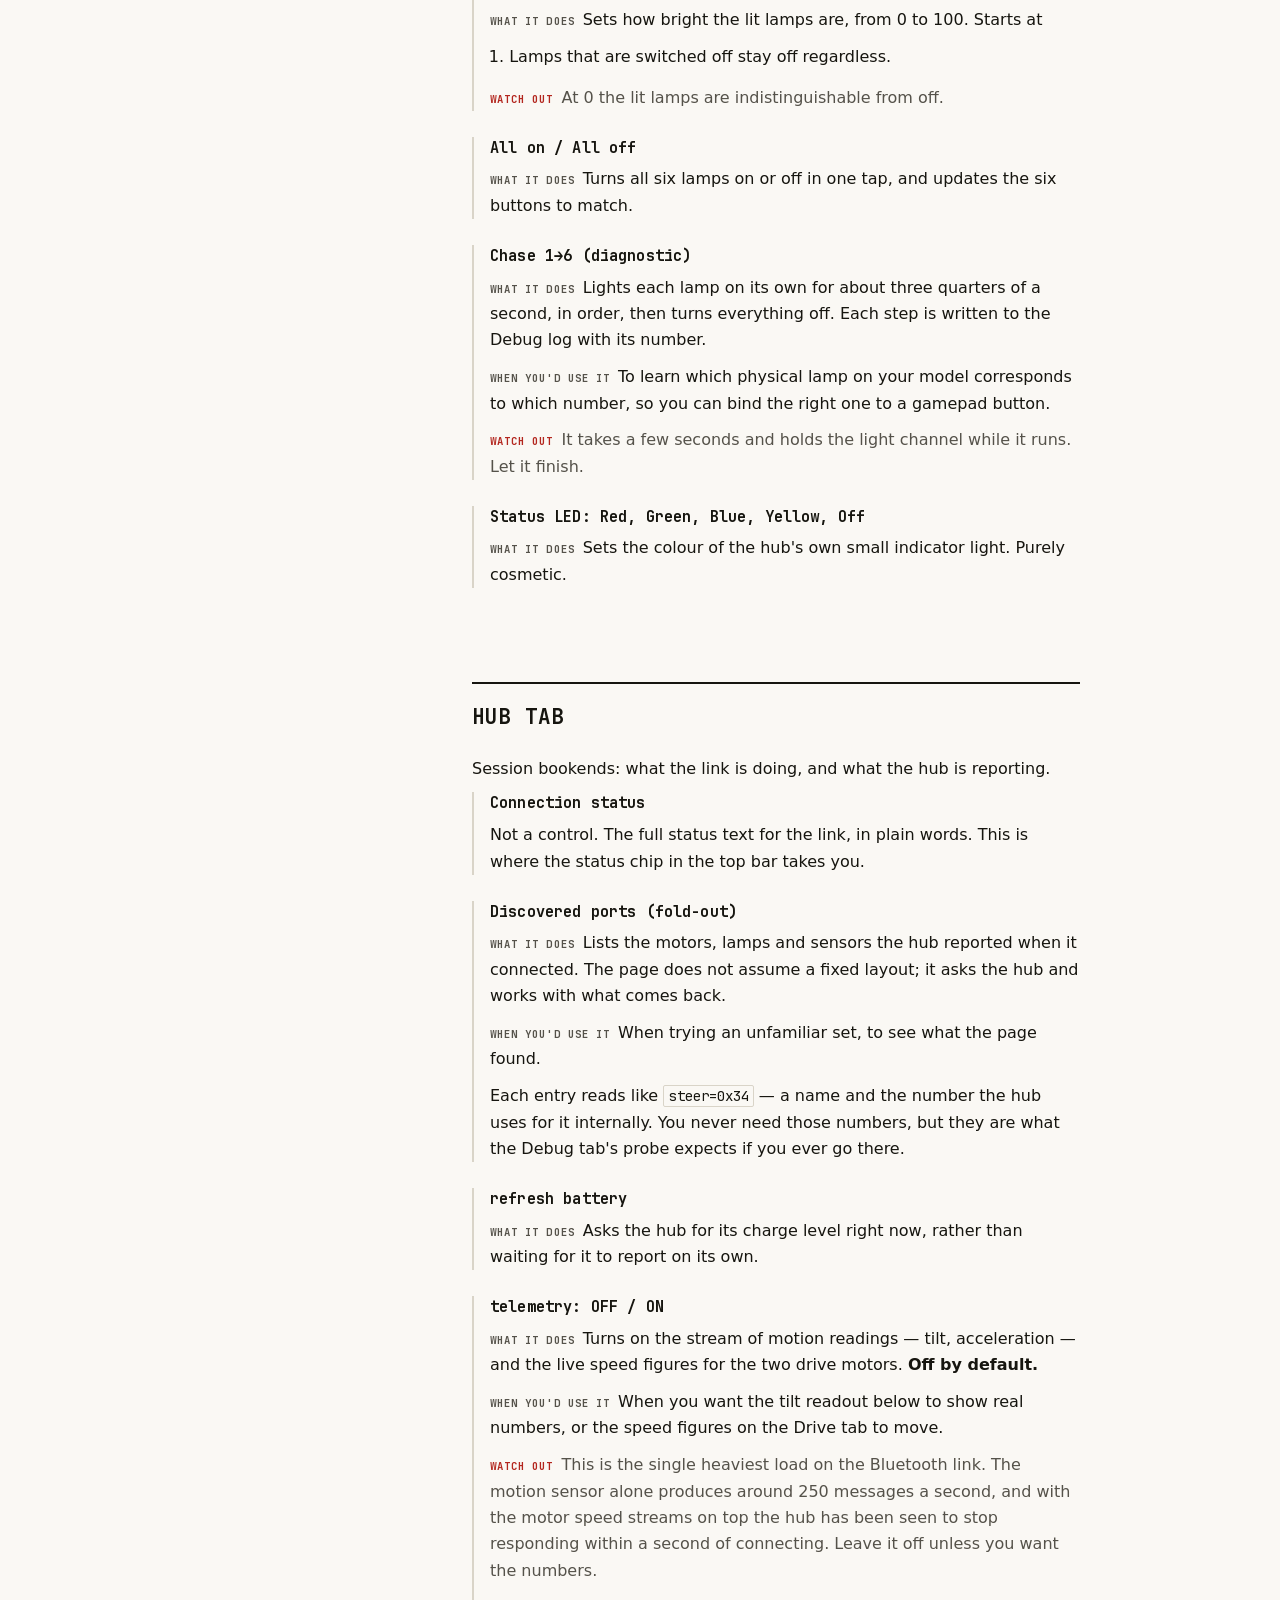
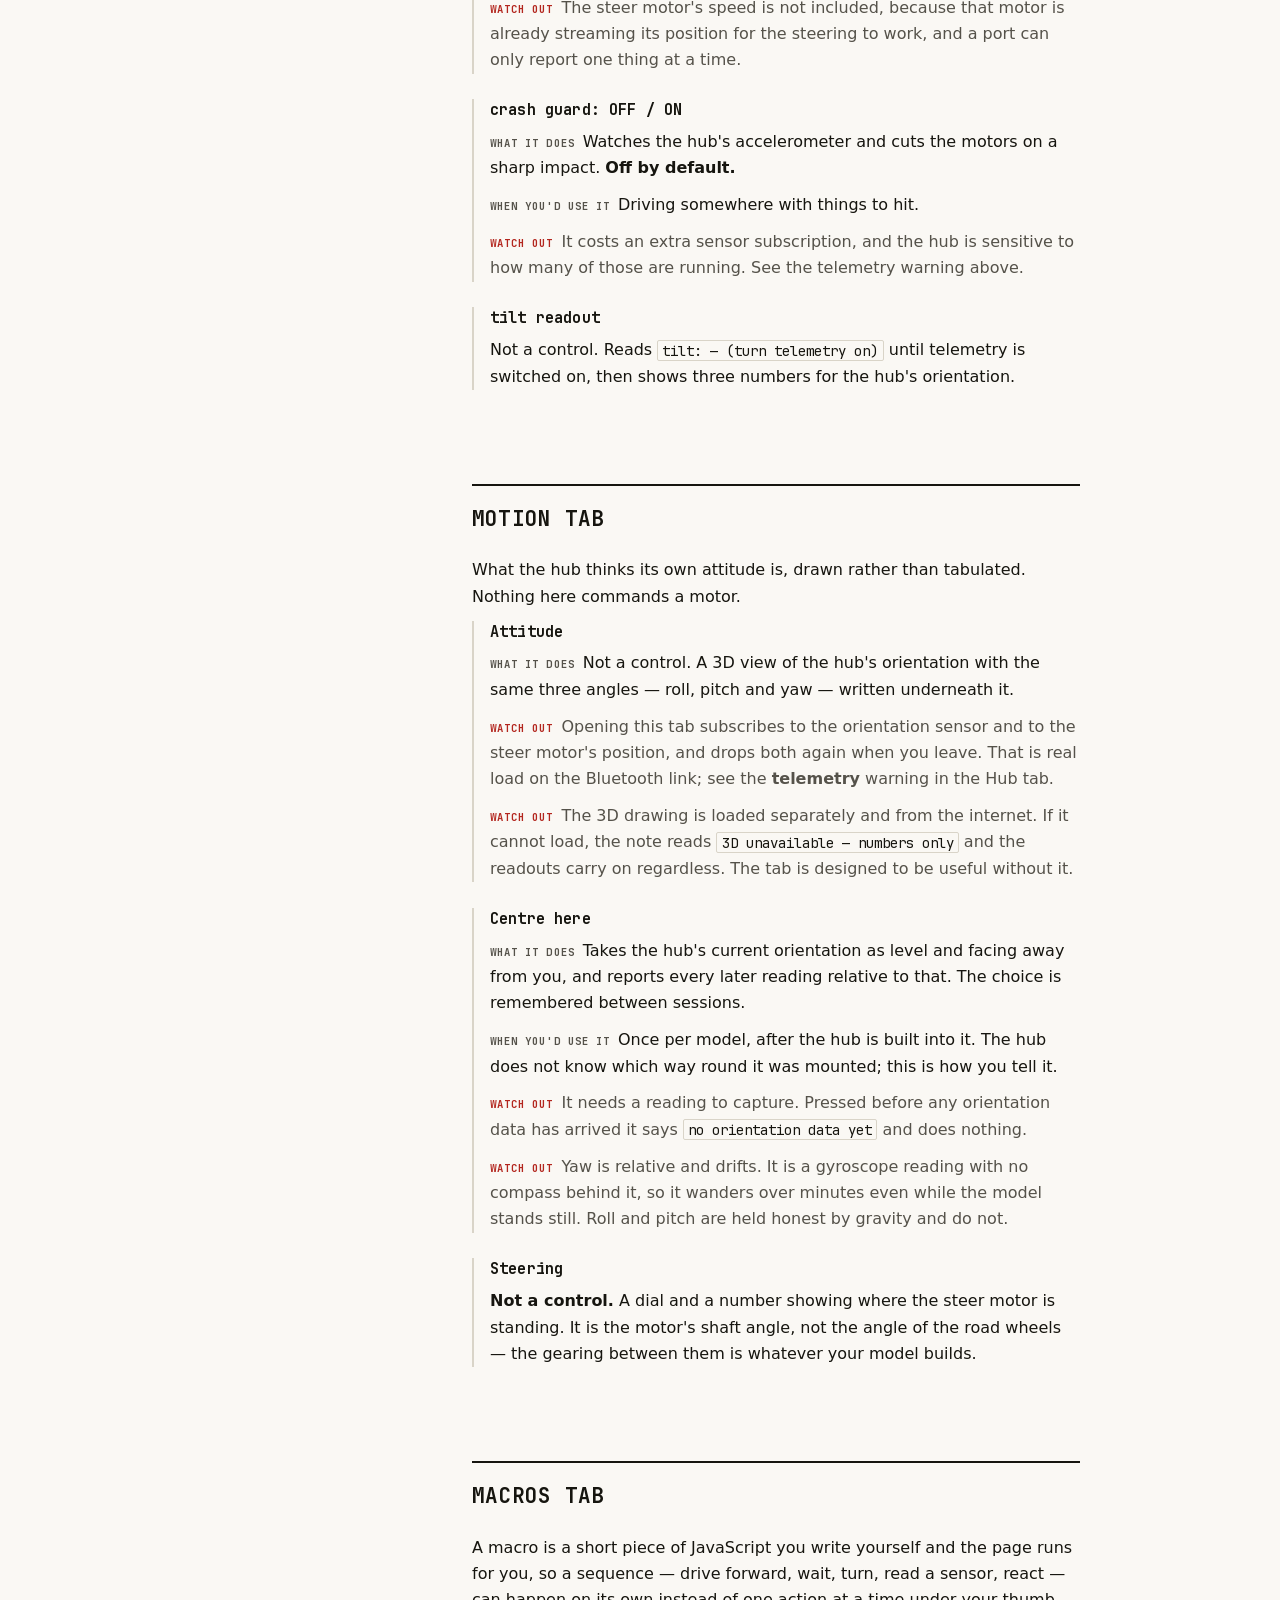
==== commit 061de354: "fix: keep the loop armed on focus loss and collision Cut the motors but don't disarm, so driving res" ====
--- a/guide.html
+++ b/guide.html
@@ -213,11 +213,11 @@
 <p class="lead lead--what-it-does"><span class="lead__k">What it does</span>Shows the hub's remaining charge as a percentage. A small <code>q</code> followed by a number sometimes appears next to it — that is the number of commands waiting to be sent, refreshed four times a second. It is hidden whenever the number is zero.</p>
 <p class="lead lead--watch-out"><span class="lead__k">Watch out</span>A <code>q</code> number that keeps climbing means commands are backing up faster than the hub can take them. That is usually the first sign of a link about to fail.</p>
 </section>
-<section class="ctrl" data-t="pad: off / pad: armed what it does. turns the gamepad control loop on and off. when it reads armed, your game controller is driving the car. the short text beside it is the first part of the controller's name, or &quot;not connected&quot; if the browser cannot see a pad. when you'd use it. every time you want to drive with a controller, and again to stop. watch out. arming the pad means the car can move without you touching the screen. the loop disarms itself if the link drops, on a collision, or on any error inside the loop.">
+<section class="ctrl" data-t="pad: off / pad: armed what it does. turns the gamepad control loop on and off. when it reads armed, your game controller is driving the car. the short text beside it is the first part of the controller's name, or &quot;not connected&quot; if the browser cannot see a pad. when you'd use it. every time you want to drive with a controller, and again to stop. watch out. arming the pad means the car can move without you touching the screen. the loop disarms itself if the link drops or on any error inside the loop.">
 <h3 id="g-pad-off-pad-armed">pad: OFF / pad: ARMED</h3>
 <p class="lead lead--what-it-does"><span class="lead__k">What it does</span>Turns the gamepad control loop on and off. When it reads ARMED, your game controller is driving the car. The short text beside it is the first part of the controller's name, or "not connected" if the browser cannot see a pad.</p>
 <p class="lead lead--when-you-d-use-it"><span class="lead__k">When you'd use it</span>Every time you want to drive with a controller, and again to stop.</p>
-<p class="lead lead--watch-out"><span class="lead__k">Watch out</span>Arming the pad means the car can move without you touching the screen. The loop disarms itself if the link drops, on a collision, or on any error inside the loop.</p>
+<p class="lead lead--watch-out"><span class="lead__k">Watch out</span>Arming the pad means the car can move without you touching the screen. The loop disarms itself if the link drops or on any error inside the loop.</p>
 </section>
 <section class="ctrl" data-t="tab bar: drive, setup, lights, hub, motion, macros, debug what it does. switches between the seven sections. the current one is underlined. on a keyboard, the number keys 1 to 7 do the same thing, in that order. watch out. the number keys are ignored while you are typing in a text box, so the debug tab's fields still work normally.">
 <h3 id="g-tab-bar-drive-setup-lights-hub-motion-macros-debug">Tab bar: Drive, Setup, Lights, Hub, Motion, Macros, Debug</h3>
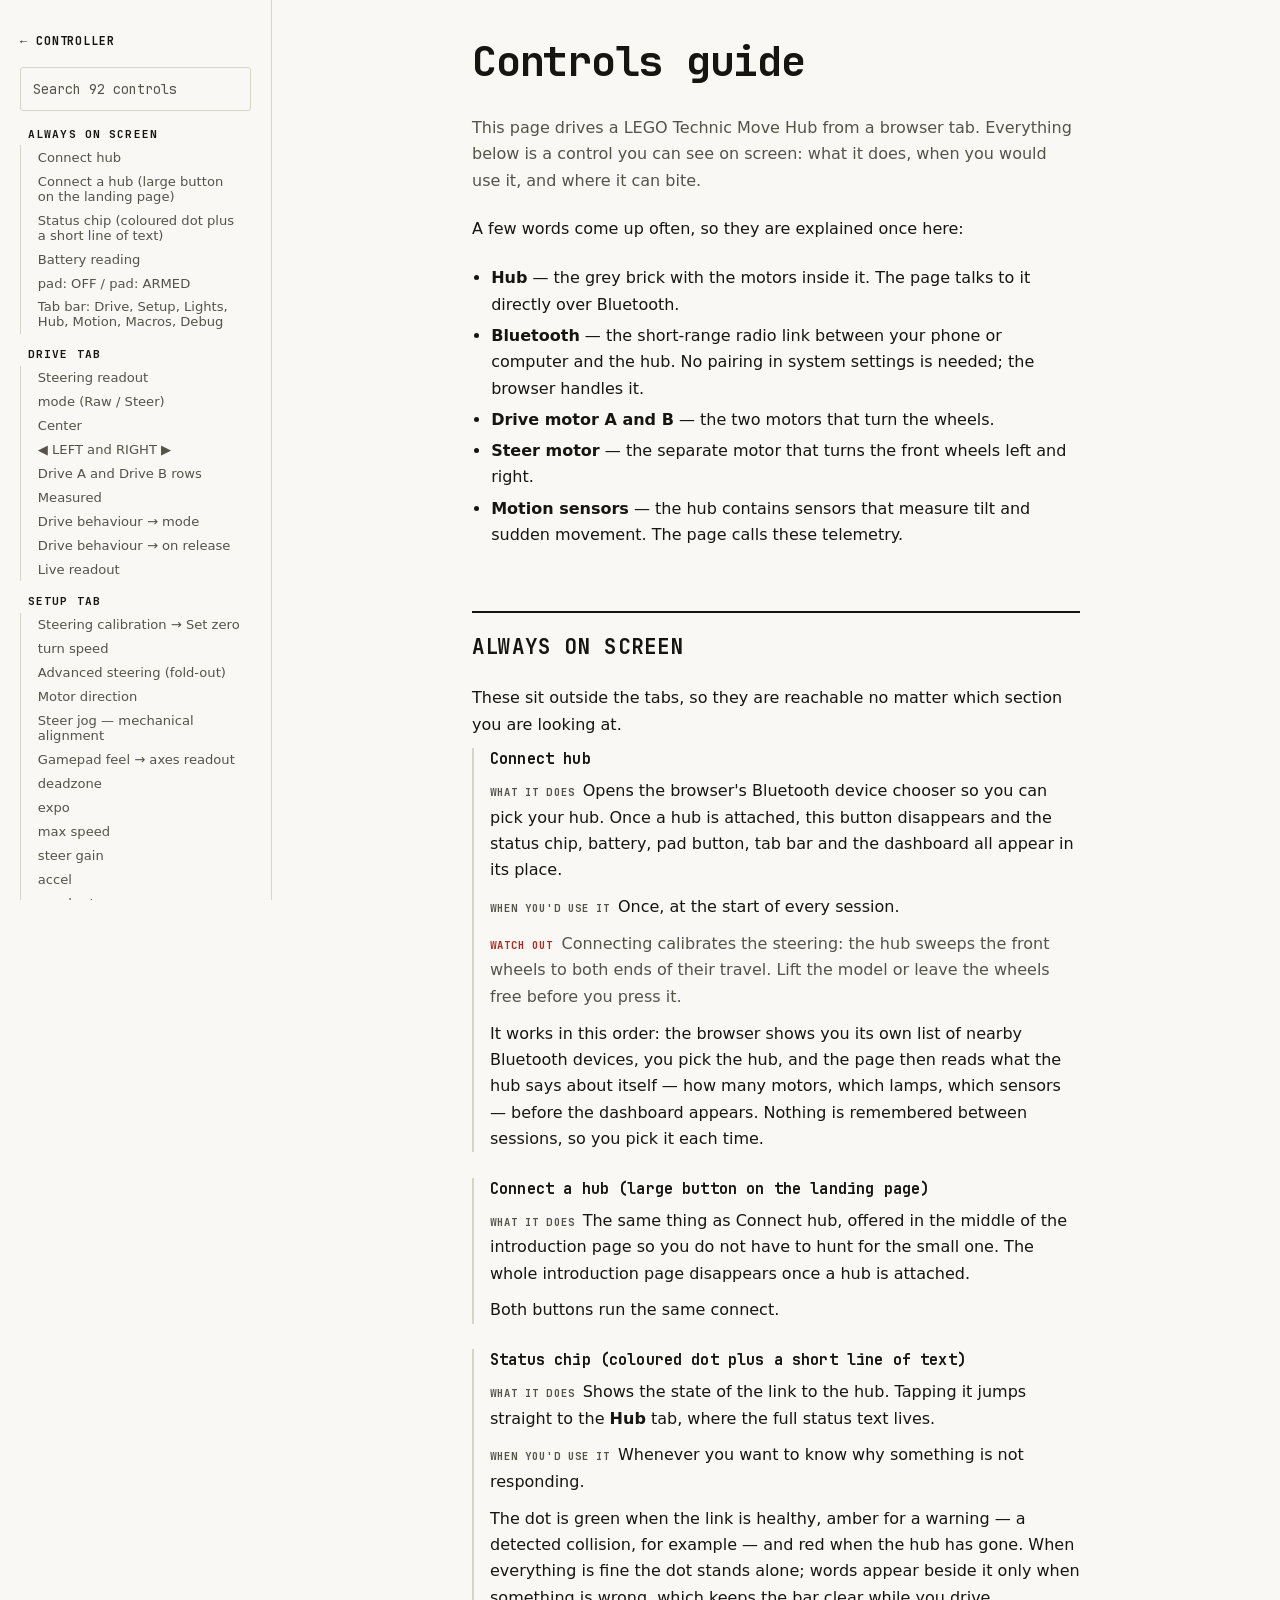
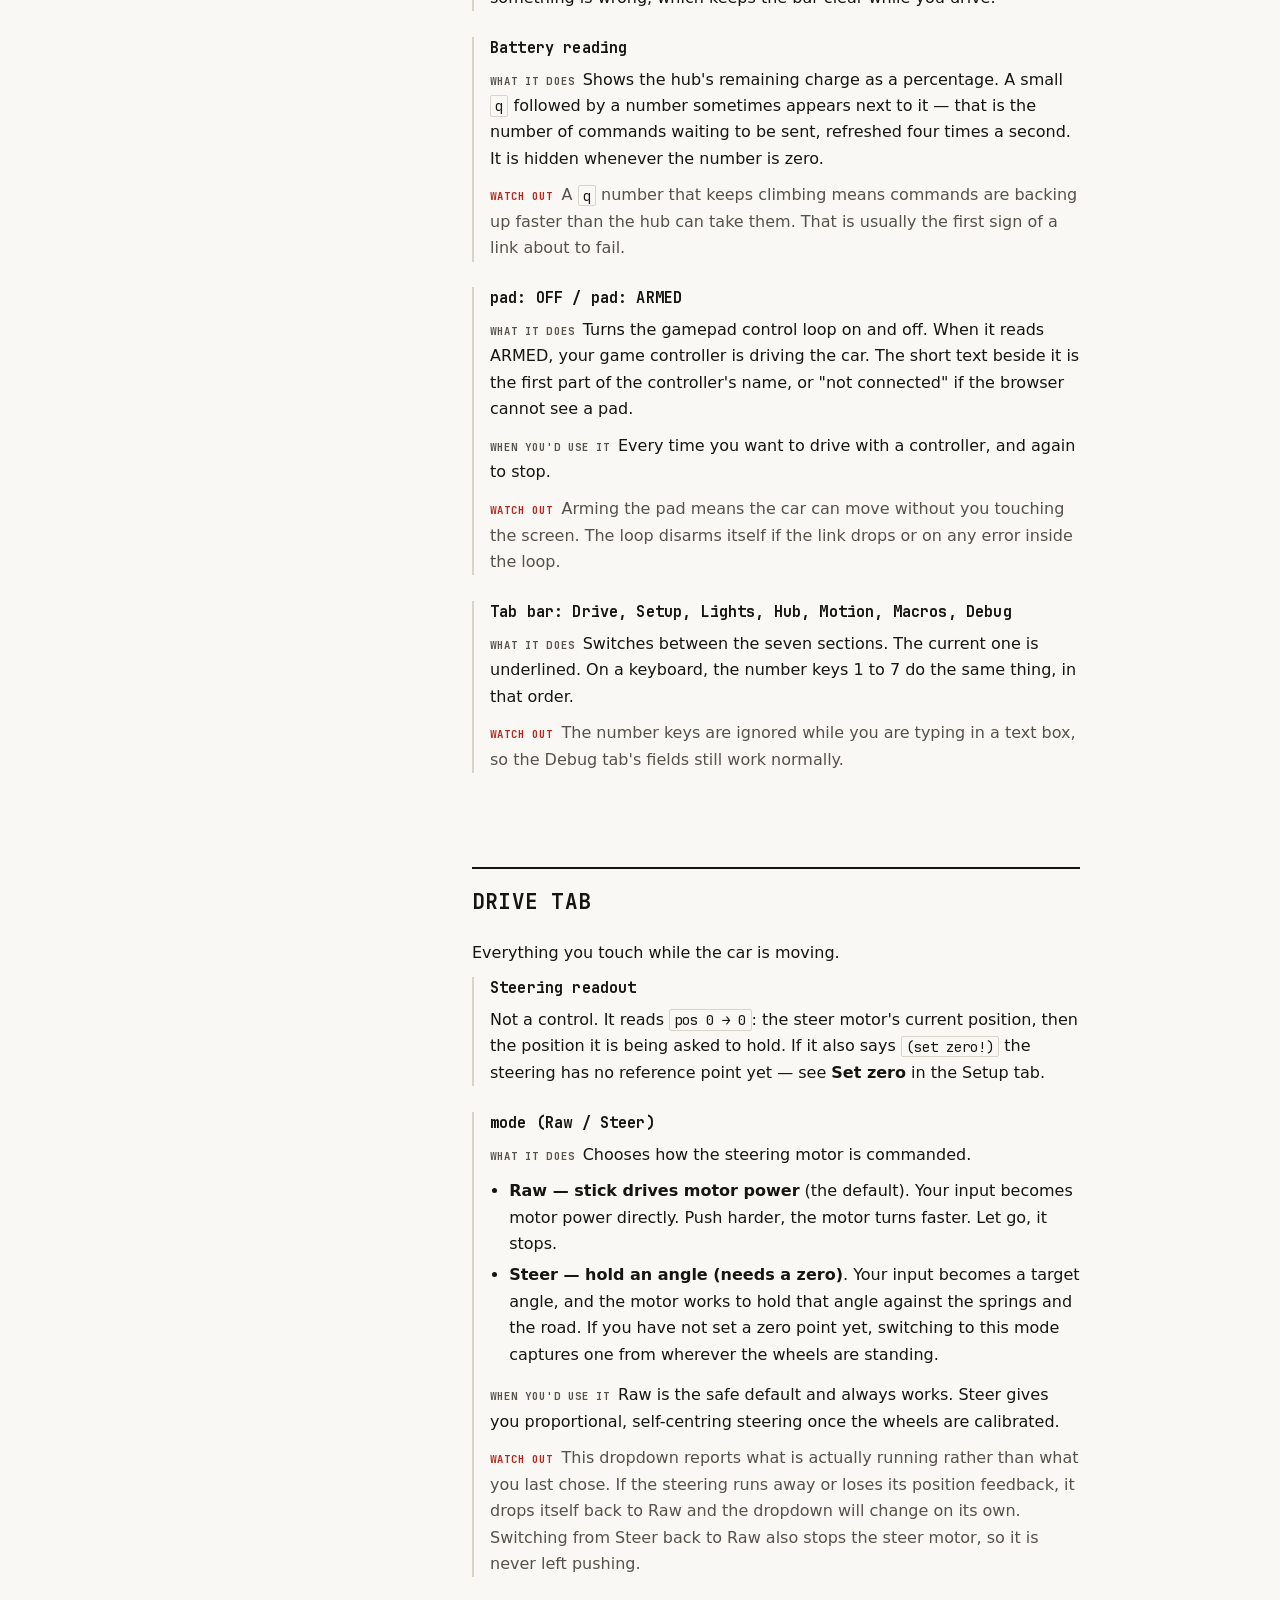
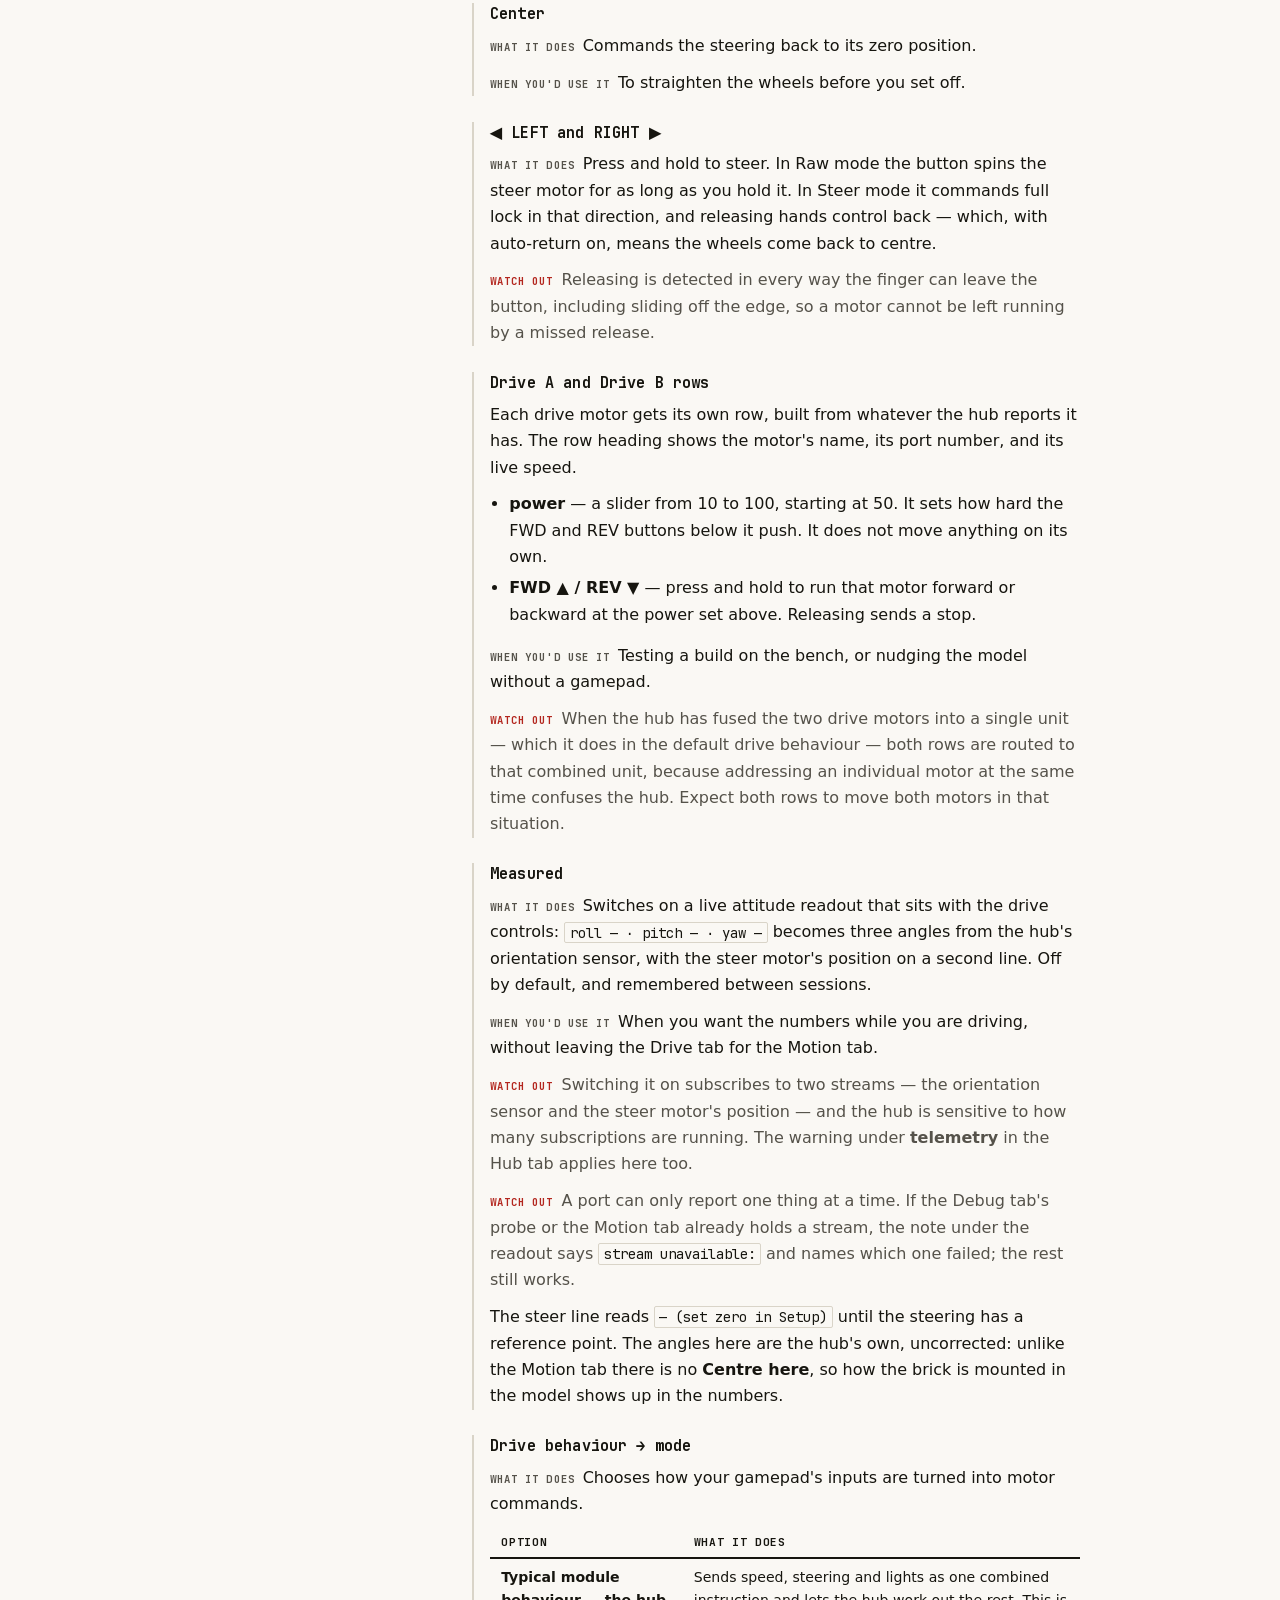
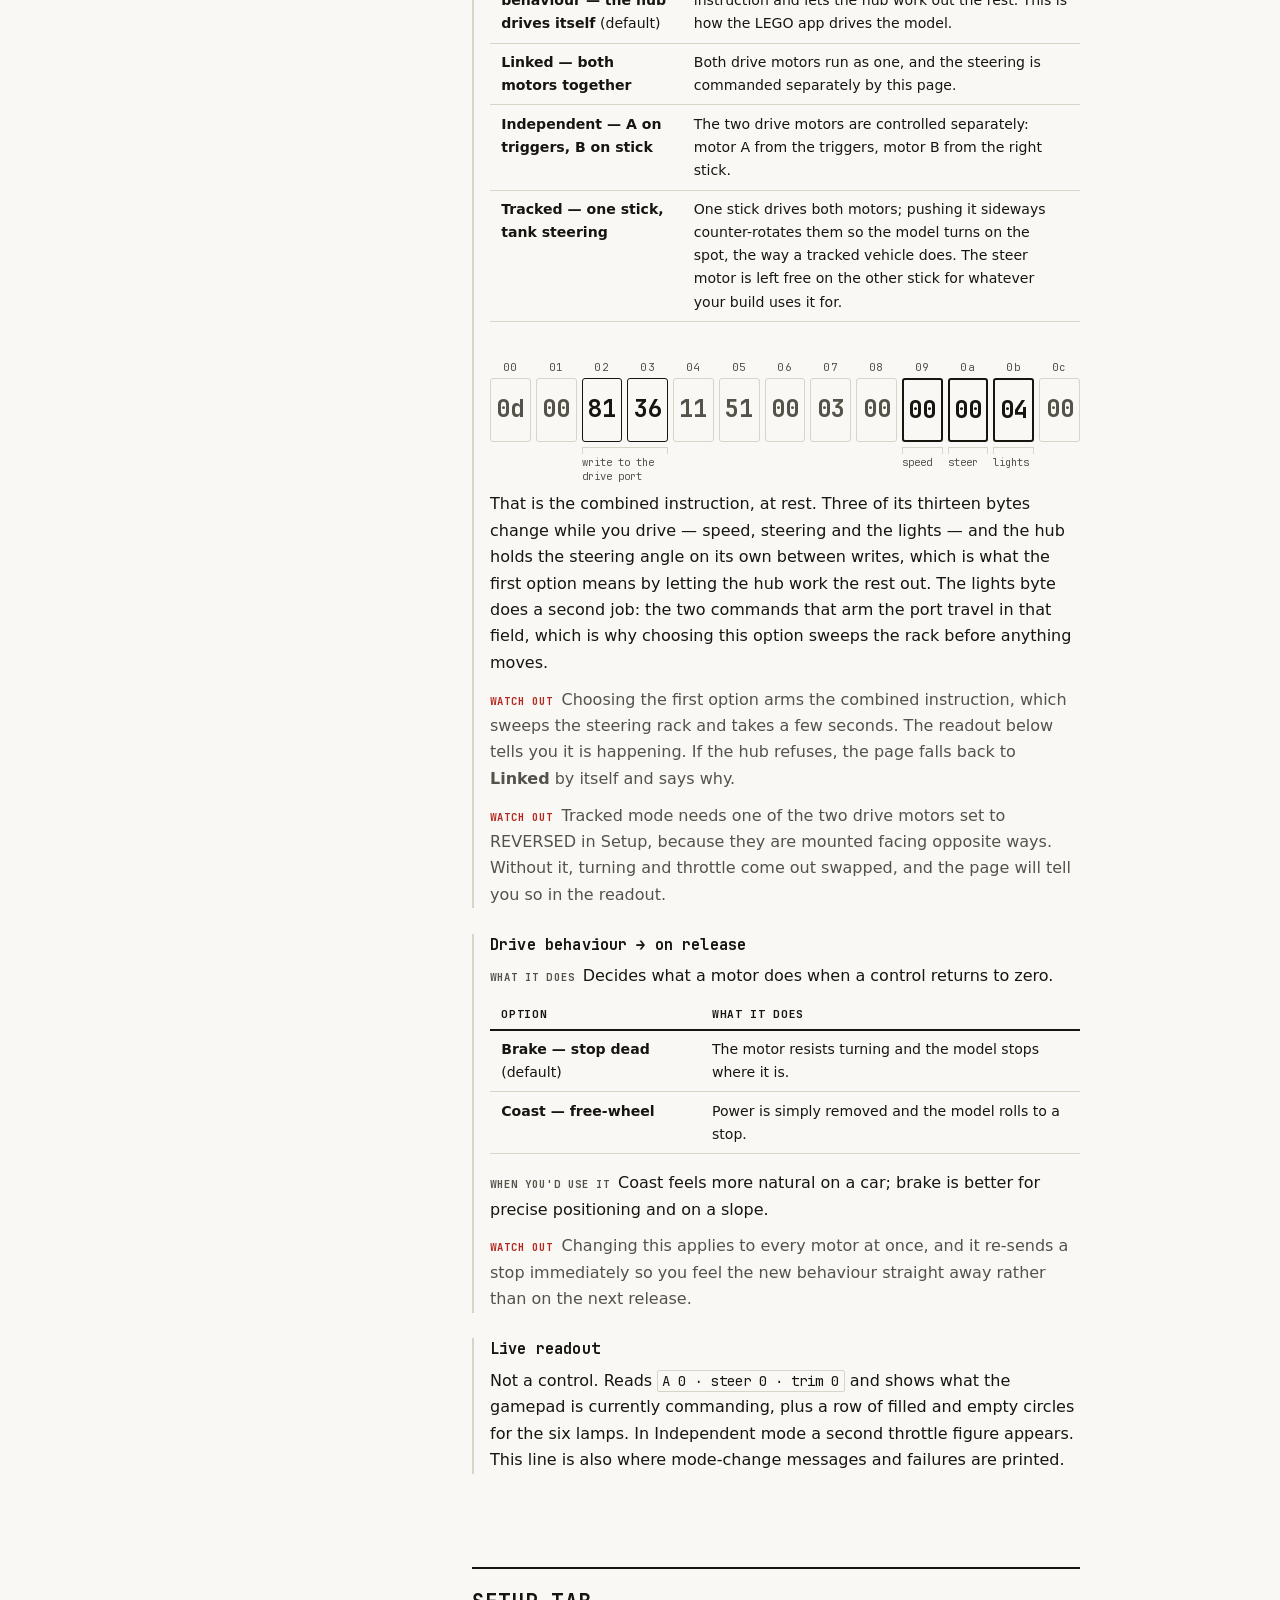
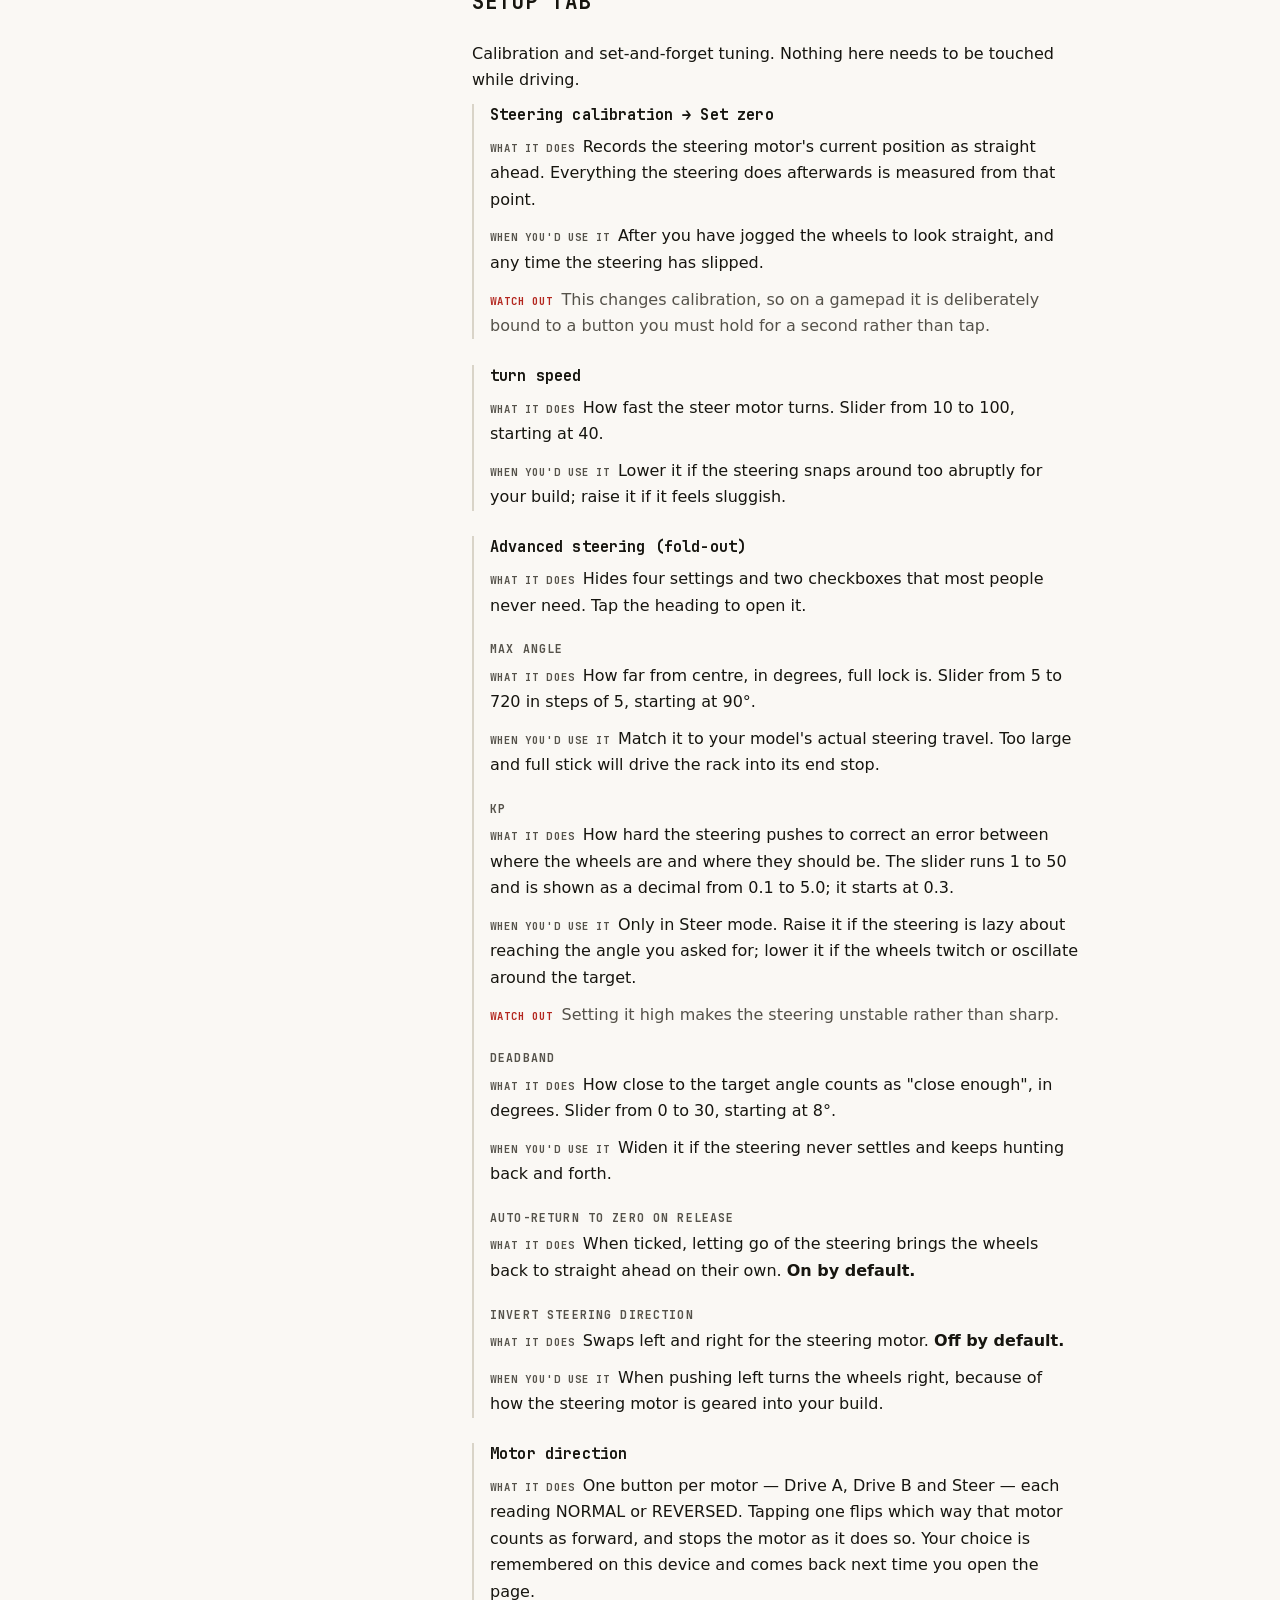
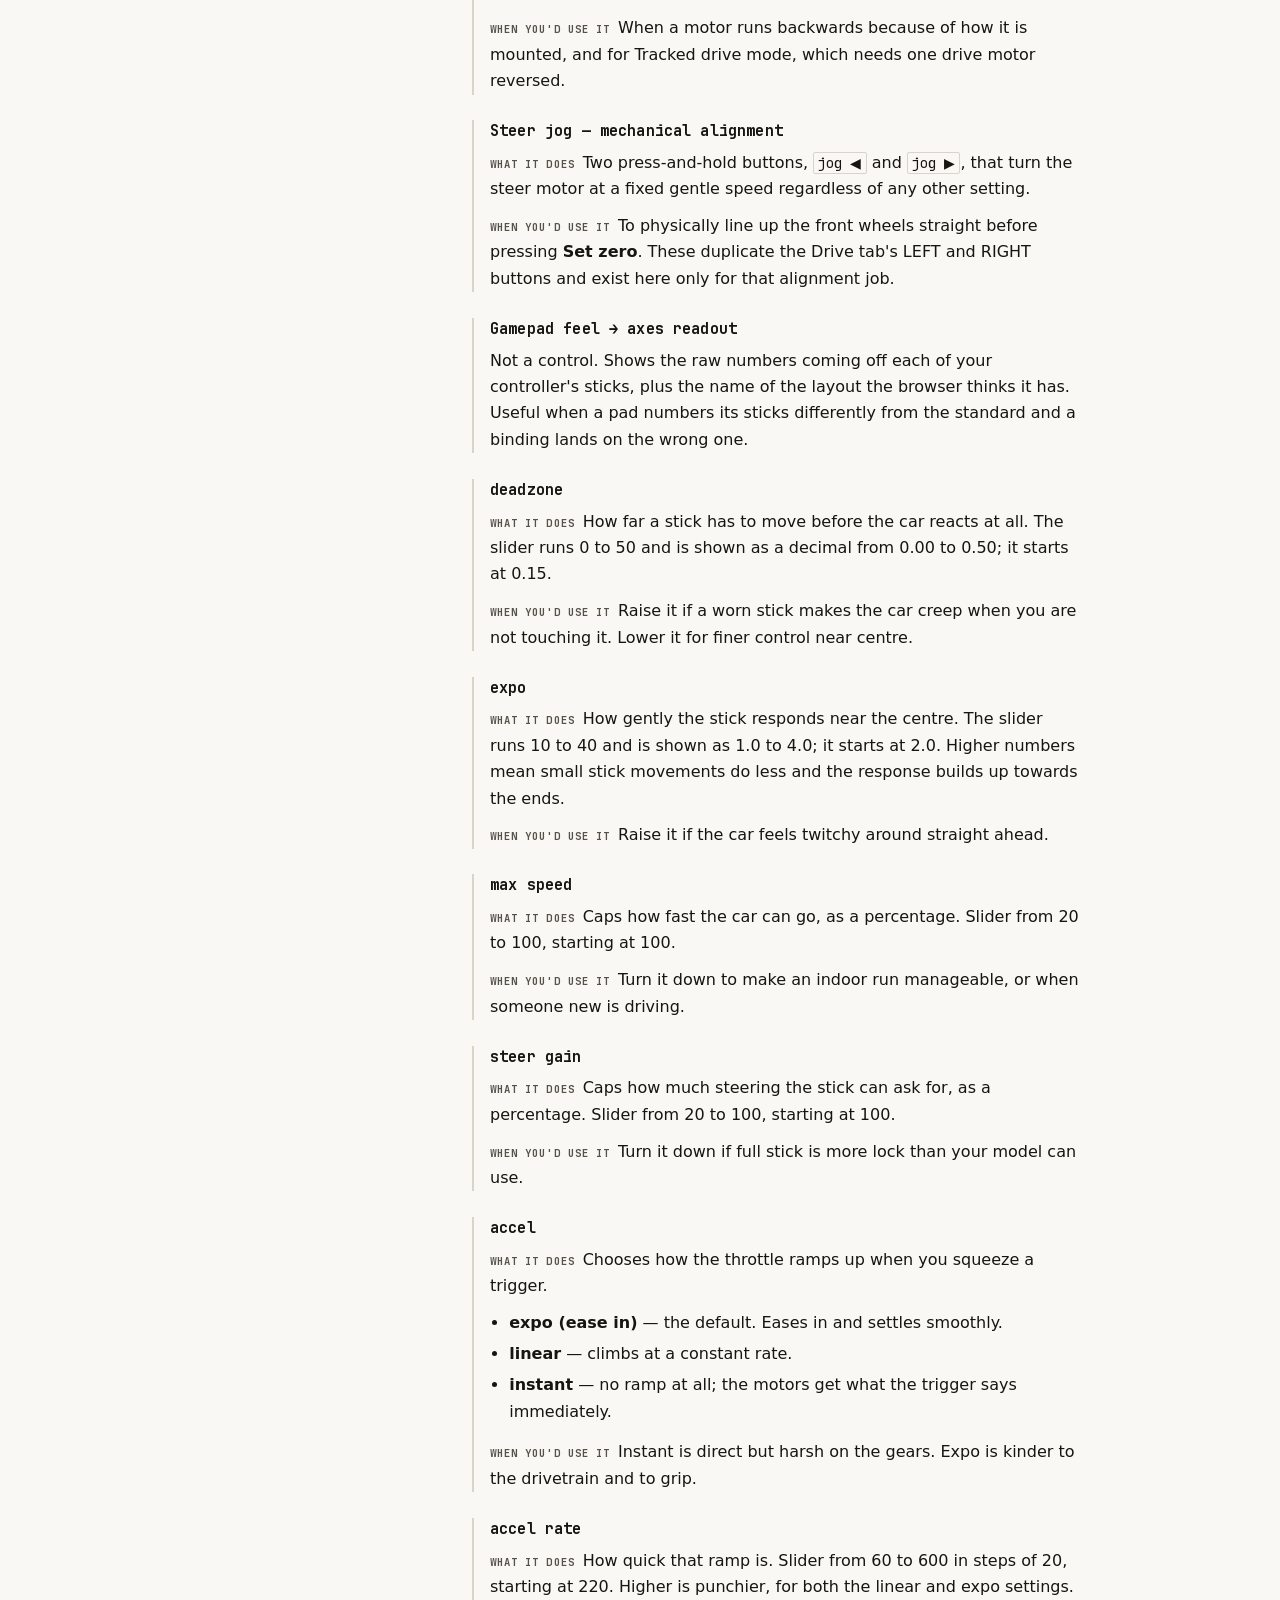
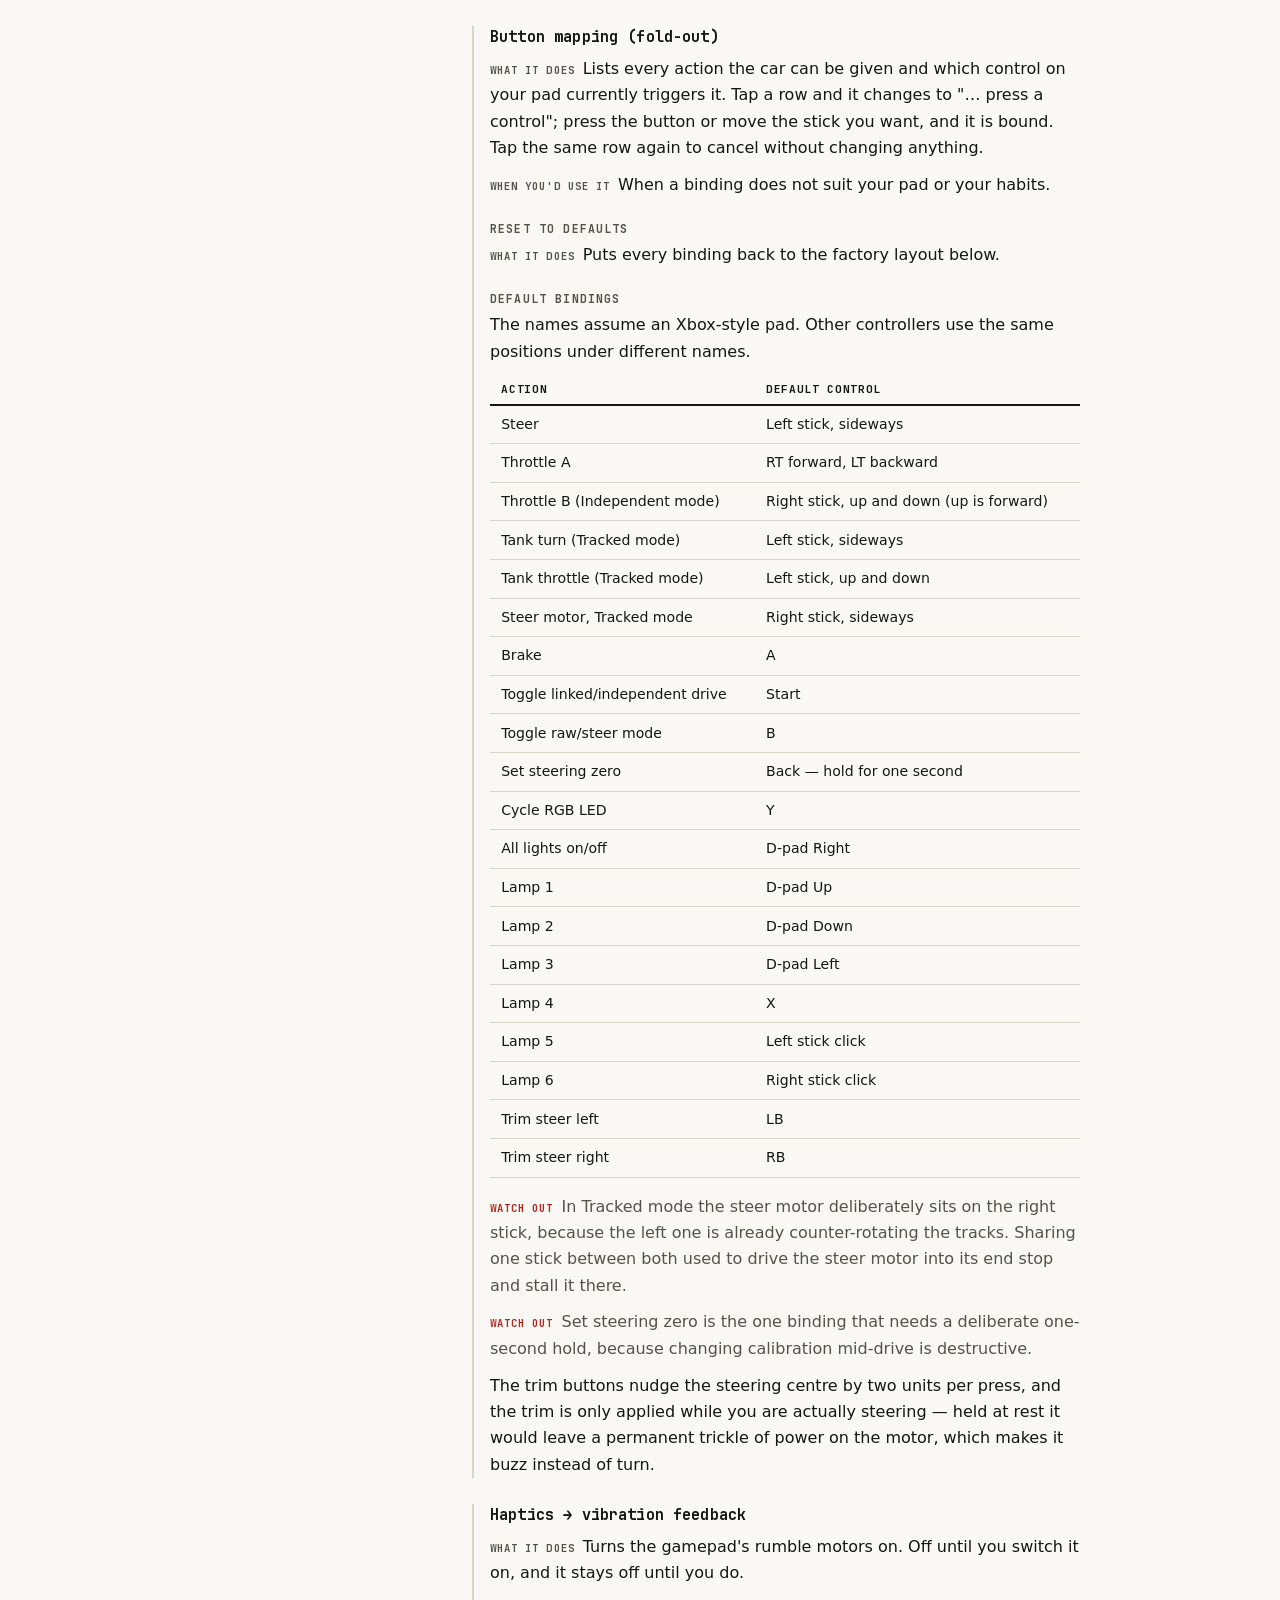
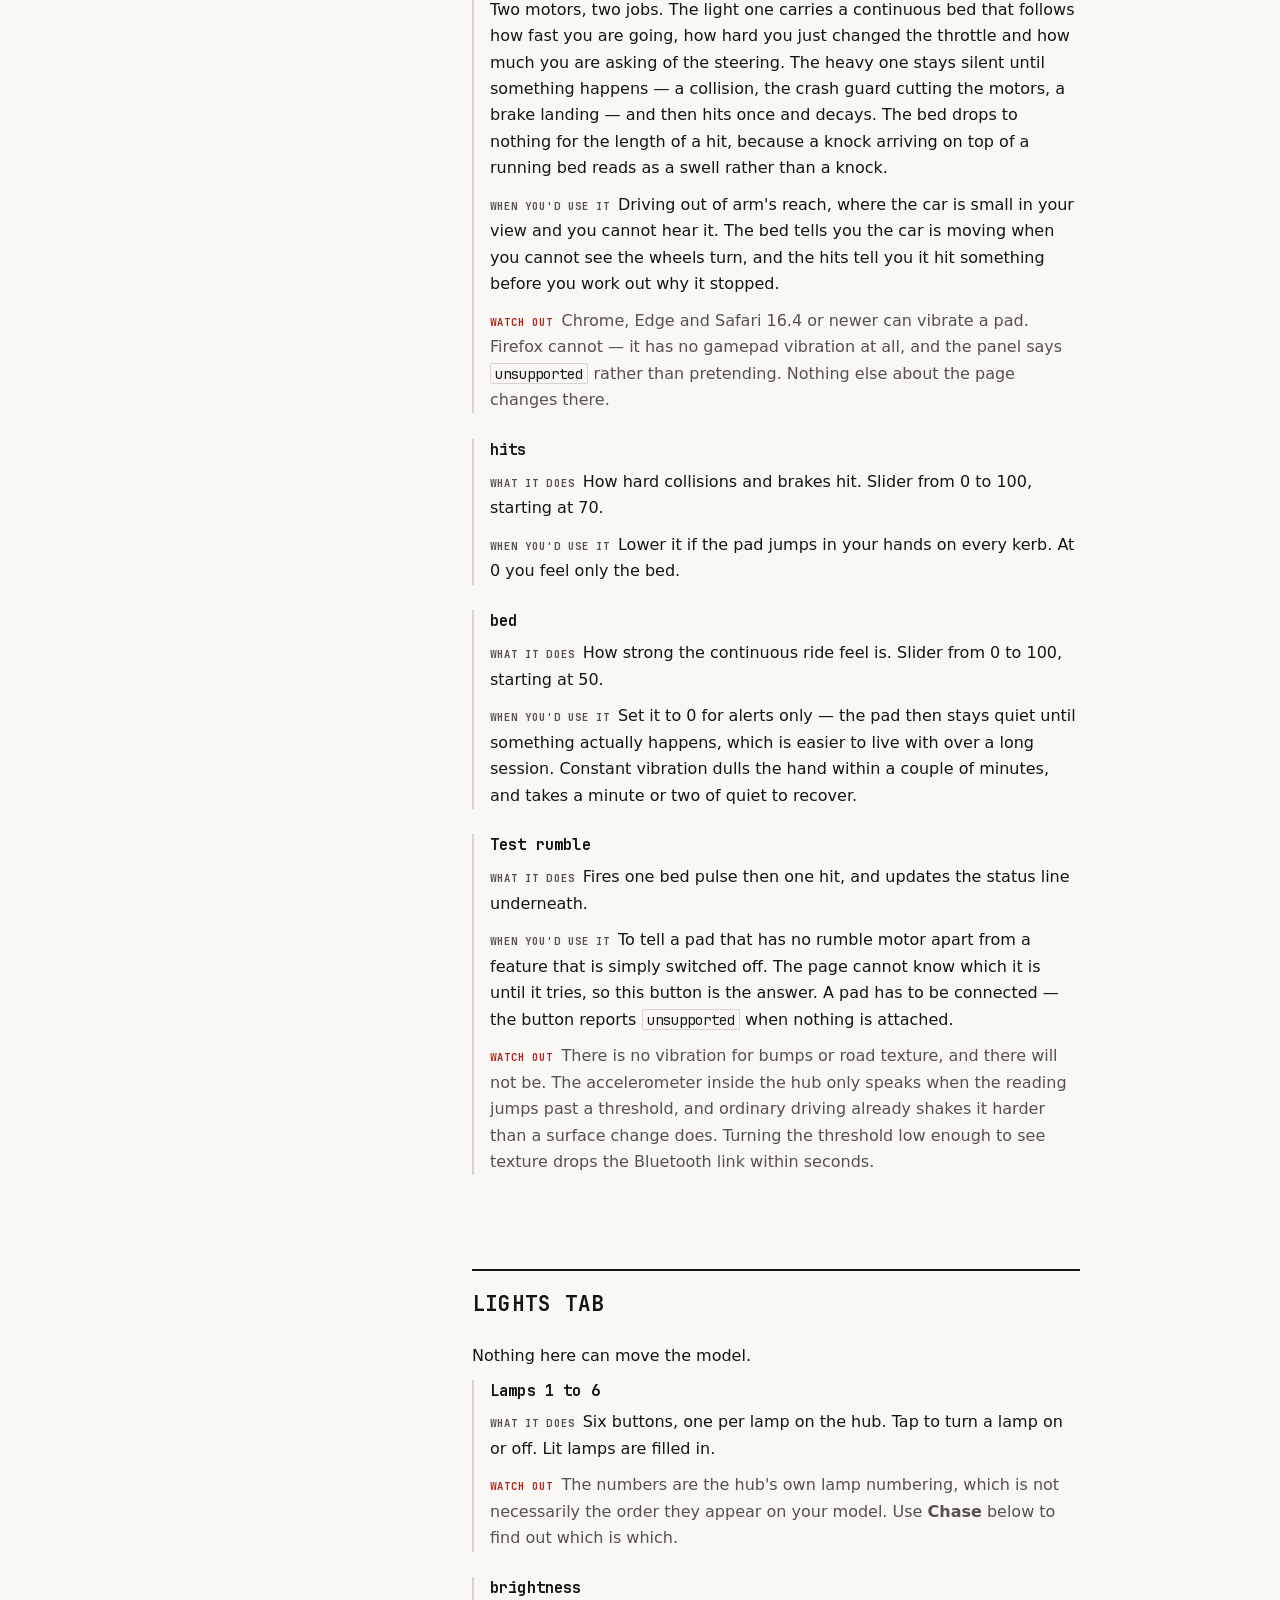
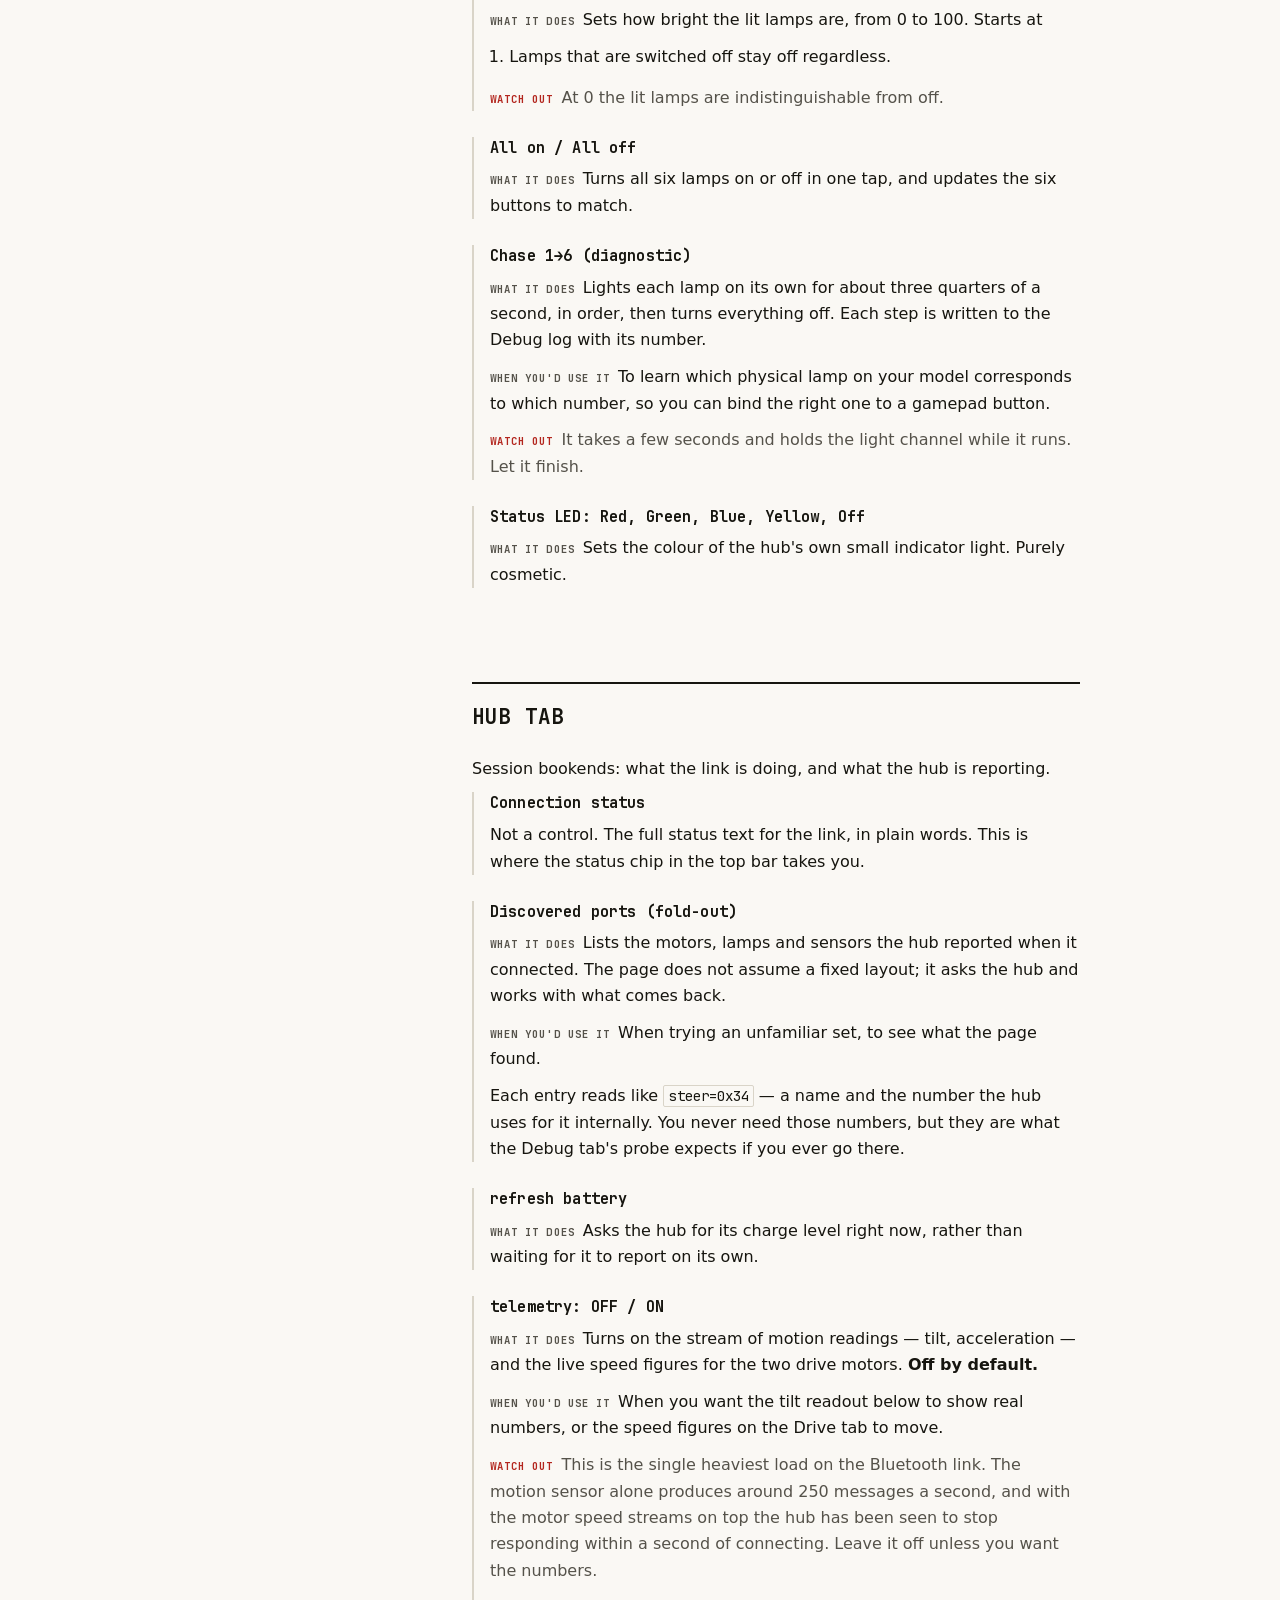
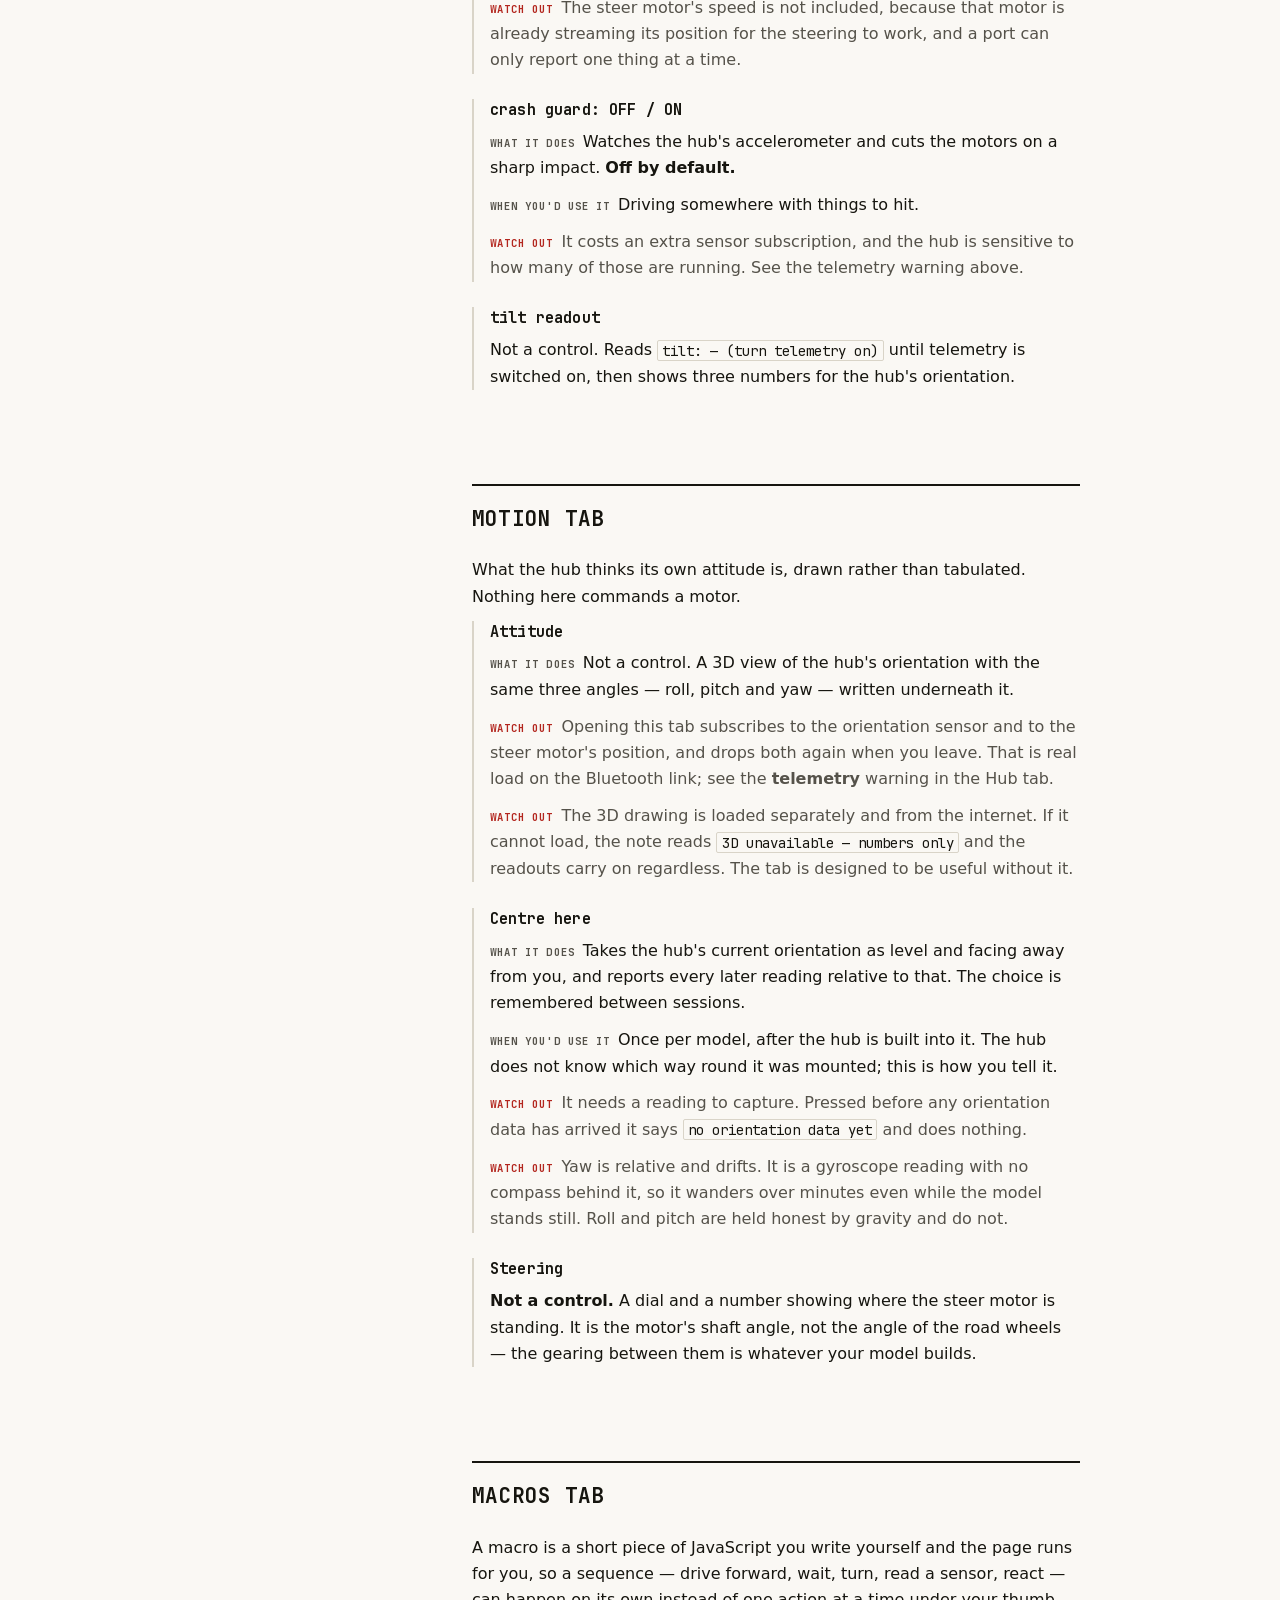
==== commit 1e17e380: "feat: record a ride and turn it into a macro" ====
--- a/guide.html
+++ b/guide.html
@@ -27,7 +27,7 @@
   <aside class="docside">
     <a class="back" href="/">← Controller</a>
     <form class="find" role="search" onsubmit="return false">
-      <input id="find" type="search" placeholder="Search 90 controls"
+      <input id="find" type="search" placeholder="Search 92 controls"
              autocomplete="off" aria-label="Search the guide" />
       <p id="find-count" class="find__count" role="status" aria-live="polite"></p>
     </form>
@@ -117,6 +117,8 @@
             <li><a href="#g-unsafe">unsafe</a></li>
             <li><a href="#g-run-stop">Run / Stop</a></li>
             <li><a href="#g-elapsed-status">elapsed / status</a></li>
+            <li><a href="#g-record-stop-recording">Record / Stop recording</a></li>
+            <li><a href="#g-tolerance">tolerance</a></li>
             <li><a href="#g-methods">Methods</a></li>
             <li><a href="#g-donut-bumper-sweep">donut / bumper / sweep</a></li>
             <li><a href="#g-export-import">Export / Import</a></li>
@@ -549,6 +551,23 @@
 <p>Not controls. <strong>elapsed</strong> counts up in tenths of a second while a macro runs. The line underneath shows <code>starting…</code>, <code>running</code>, <code>stopping…</code>, the macro's own <code>print()</code> output, or the last result once it stops. That result is <code>idle</code> on a clean finish, <code>error at line N: ...</code> on a failure, and otherwise <code>stopped: ...</code> naming what ended the run — <code>stopped: collision</code>, <code>stopped: low signal</code>, <code>stopped: disconnected</code>, <code>stopped: gamepad</code>, <code>stopped: by the Stop button</code>. A car that stopped itself tells you which of those it was, rather than reading the same as a clean finish.</p>
 <p>A macro that changed the drive mode with <code>mode()</code> also says which mode it left behind — <code>idle — drive mode left as playvm</code>, or <code>stopped: low signal — drive mode left as raw</code> — on any run that ends without a script error. A run that ends on an error shows <code>error at line N: ...</code> instead, and that line has no room for the mode, so after a failed run check the drive mode in Setup rather than the status line. The mode is not put back when the run ends, because returning to the combined frame would sweep the steering rack again, and a car that moves after a stop is worse than one left in the wrong mode. The line is there so the next thing you do knows which mode it is starting from.</p>
 <p>While a macro is arming that mode, the same line reads <code>arming combined frame — the steering rack will sweep…</code>, so a few seconds of apparent stillness at the start of a run is accounted for.</p>
+</section>
+<section class="ctrl" data-t="methods what it does. the panel under the editor lists every method a macro can call, each with its signature and a one-line description; the ones tied to a single drive family, or to unsafe, also carry a badge saying which. typing in the search box narrows the list, matching both the name and the description — so &quot;brake&quot; finds brake(port), and &quot;battery&quot; finds it whether you remember the name or only what it does. clicking a row inserts a complete, runnable call at the cursor in the source box, ready-awaited and with plausible numbers already filled in, so a macro can be assembled without typing a name from memory. whatever you had selected is replaced, and the change is saved like anything else you type. watch out. the eight unsafe. methods are listed only while the unsafe checkbox is ticked. with it off, a line under the list tells you how many are hidden rather than pretending the list is everything there is; while you are searching it counts only the hidden ones your search matches, so ticking the box always adds what the line said it would. the inserted call is a starting point, not advice — the numbers in it are examples, and a method still has to suit the family your macro is already using.">
+<h3 id="g-record-stop-recording">Record / Stop recording</h3>
+<p class="lead lead--what-it-does"><span class="lead__k">What it does</span><strong>Record</strong> watches you drive and writes the macro. Press it, drive the car with the gamepad as you normally would, press <strong>Stop recording</strong>, and the ride arrives as a <strong>new</strong> macro slot — never on top of whatever you had open — with one command per stretch of steady driving and a comment on each line saying what that stretch was: <code>straight · 1.20 s</code>, <code>arc left · 0.90 s · yaw -31 deg</code>, <code>you drove 40→70, flattened to 55 (±15)</code>. The header dates the ride, names the drive mode, and says which telemetry was live.</p>
+<p>You arm it from the Macros tab, but you drive from wherever you like — the tab you are looking at makes no difference to what is recorded. Record is available only while a hub is connected, and never while a macro is running: recording and running are the same car.</p>
+<p class="lead lead--when-you-d-use-it"><span class="lead__k">When you'd use it</span>When it is easier to drive a manoeuvre than to write it. A recorded macro is a starting point you then edit — the numbers are yours to change, and nothing in the file is generated-code-that-must-not-be-touched.</p>
+<p class="lead lead--watch-out"><span class="lead__k">Watch out</span>A recording ends on its own for six reasons, and all six are named in the header as <code>stopped by:</code>. Pressing <strong>Stop recording</strong> is one. The other five are a collision, a hub disconnect, the page losing focus (clicking another window, opening devtools), a change of drive mode, and the ten-minute cap. Focus is on the list because the gamepad stops reporting the moment the page is not focused: what you drove during those seconds was not recorded and could not have been.</p>
+<p>Changing drive mode ends the recording rather than continuing it, because the modes do not produce comparable numbers and entering the combined frame sweeps the steering rack for about three seconds — time no recorded timeline contains.</p>
+<p>Recording switches telemetry streams on for its own duration and switches them off again when it stops. A stream some other panel already has open in a different mode cannot be joined; that channel is simply recorded as unavailable, the header says so, and the recording continues without it.</p>
+<p>The raw ride is held in the page for this session only. Reload, and it is gone. The recorded slot is likewise not written to storage until you save it once — running it, or ticking <strong>unsafe</strong>, is what saves it — so a recording you decide against costs you nothing.</p>
+<p><strong>Replay is open-loop, and turns will not repeat.</strong> This is the honest limit of the feature and it is not a small one. The macro replays the numbers you drove for the durations you drove them; nothing measures where the car actually is, and nothing corrects it. On straights that is fine. On turns it is not: in this repo's own measurements, three identical 450 ms bursts at power 60 turned 0°, 39° and 65° — the first did not move the car at all. Over a 20-second ride with roughly 180° of commanded turning, expect to end 30-40° off the original heading and 1-2 metres off the original position, at best, on the same floor with the same battery. Every turning line in a recorded macro carries <code>replay drifts on turns</code> for that reason; straight lines do not, because they do not deserve it. Use a recording to capture a shape you then tune, not as a route you expect the car to retrace.</p>
+</section>
+<section class="ctrl" data-t="tolerance what it does. the slider beside record, from 3 to 25. it sets how far an emitted command is allowed to differ from what you actually drove, in speed and steering points. at 5, no command in the macro is more than 5 points away from your input at any instant of the stretch it covers. low tolerance means more commands, each closer to what you did. high tolerance means fewer, coarser commands and a shorter macro. moving the slider re-writes the macro immediately from the ride still held in the page, so you can try several and keep the one you like — there is no need to drive again. watch out. the slider only works on the ride you just recorded, in this session. once the page is reloaded, the recorded source is ordinary text like any other macro and the slider has nothing to re-write. below about 3 the numbers stop meaning anything: the combined frame ignores commands under 3 points in the first place.">
+<h3 id="g-tolerance">tolerance</h3>
+<p class="lead lead--what-it-does"><span class="lead__k">What it does</span>The slider beside <strong>Record</strong>, from 3 to 25. It sets how far an emitted command is allowed to differ from what you actually drove, in speed and steering points. At 5, no command in the macro is more than 5 points away from your input at any instant of the stretch it covers.</p>
+<p>Low tolerance means more commands, each closer to what you did. High tolerance means fewer, coarser commands and a shorter macro. Moving the slider re-writes the macro immediately from the ride still held in the page, so you can try several and keep the one you like — there is no need to drive again.</p>
+<p class="lead lead--watch-out"><span class="lead__k">Watch out</span>The slider only works on the ride you just recorded, in this session. Once the page is reloaded, the recorded source is ordinary text like any other macro and the slider has nothing to re-write. Below about 3 the numbers stop meaning anything: the combined frame ignores commands under 3 points in the first place.</p>
 </section>
 <section class="ctrl" data-t="methods what it does. the panel under the editor lists every method a macro can call, each with its signature and a one-line description; the ones tied to a single drive family, or to unsafe, also carry a badge saying which. typing in the search box narrows the list, matching both the name and the description — so &quot;brake&quot; finds brake(port), and &quot;battery&quot; finds it whether you remember the name or only what it does. clicking a row inserts a complete, runnable call at the cursor in the source box, ready-awaited and with plausible numbers already filled in, so a macro can be assembled without typing a name from memory. whatever you had selected is replaced, and the change is saved like anything else you type. watch out. the eight unsafe. methods are listed only while the unsafe checkbox is ticked. with it off, a line under the list tells you how many are hidden rather than pretending the list is everything there is; while you are searching it counts only the hidden ones your search matches, so ticking the box always adds what the line said it would. the inserted call is a starting point, not advice — the numbers in it are examples, and a method still has to suit the family your macro is already using.">
 <h3 id="g-methods">Methods</h3>
--- a/styles.css
+++ b/styles.css
@@ -336,24 +336,6 @@
   50% { box-shadow: 0 0 0 1px rgba(0, 0, 0, 0.25) inset, 0 0 0 7px transparent; }
 }
 
-/* With a message the chip becomes a tinted pill: the text needs a surface to
-   sit on, and the tint says how bad it is without a second colour system. */
-#chrome-status:has(#status-brief:not(:empty)) {
-  background: color-mix(in srgb, var(--tint, var(--sunken)) 22%, transparent);
-  border-radius: 999px;
-  padding-right: 0.7rem;
-}
-#chrome-status:has(.down) { --tint: var(--dot-down); }
-#chrome-status:has(.warn) { --tint: var(--dot-warn); }
-
-/* Colour is not the only carrier: every state except a healthy link also
-   writes its reason into #status-brief. */
-#status-brief {
-  font-size: 0.72rem; font-weight: 500;
-  white-space: nowrap; overflow: hidden; text-overflow: ellipsis;
-  max-width: 11ch;
-}
-#status-brief:empty { display: none; }
 
 /* The bar and the number sit on one baseline, and the whole group is one
    inline row so it cannot drift as the readouts change width. */
@@ -465,17 +447,129 @@
 
 #gp-live { font-size: 0.75rem; }
 #gp-map { display: grid; gap: 0.4rem; }
-.map-row {
-  text-align: left; font-size: 0.8rem;
-  padding: 0.5rem 0.7rem; min-height: var(--tap);
-  overflow-wrap: anywhere;
-}
-/* Learning is a transient prompt, not an engaged toggle, so it borrows the
-   accent fill but keeps its own class. */
-.map-row.learning {
-  background: var(--accent); color: var(--accent-ink);
-  border-color: var(--accent-edge);
-}
+/* The mapping panel: a picture of the pad, one slot per physical control.
+   See docs/DESIGN-NOTES.md § The mapping panel names controls, not indices */
+.pmap { display: grid; gap: var(--row-gap); container-type: inline-size; }
+/* The map earns the room: its panel takes the whole row, which is the only way
+   the drawing and both slot columns fit side by side. */
+.tabpanel > .panel:has(> #gp-map) { grid-column: 1 / -1; }
+.pmap-head { display: flex; align-items: baseline; justify-content: space-between; gap: 0.5rem; flex-wrap: wrap; }
+.pmap-pad { font-size: 0.72rem; color: var(--ink-soft); overflow-wrap: anywhere; }
+.pmap-badge {
+  font: 700 0.6rem var(--mono); letter-spacing: 0.1em; text-transform: uppercase;
+  padding: 0.2rem 0.45rem; border: 1px solid var(--accent-edge); border-radius: var(--radius);
+  background: var(--accent); color: var(--accent-ink); white-space: nowrap;
+}
+.pmap-mode { display: grid; gap: 0.3rem; }
+
+/* The drawing's own palette. One control lights, and its lettering flips with
+   it, so a lit button stays readable. */
+.pmap { --pad-body: var(--ink); --pad-trim: var(--ink-soft); --pad-hi: var(--paper); }
+.pmap-art { width: 100%; height: auto; display: block; }
+.ctl { cursor: pointer; }
+.ctl path { transition: fill 120ms ease-out; }
+.ctl.on path { fill: var(--accent); }
+.ctl.on path[fill="var(--pad-hi)"] { fill: var(--accent-ink); }
+.ctl.on { animation: ctl-thump 420ms ease-out; transform-box: fill-box; transform-origin: center; }
+@keyframes ctl-thump {
+  0% { transform: scale(1); } 30% { transform: scale(1.14); } 100% { transform: scale(1); }
+}
+
+.pmap-stage { display: grid; gap: var(--gap); }
+/* The wires only mean anything next to the drawing, which only happens on the
+   wide layout. */
+.pmap-wires { display: none; }
+.pmap-slots { display: grid; gap: 0.4rem; }
+
+.map-slot {
+  display: flex; align-items: stretch; gap: 0; padding: 0; overflow: hidden;
+  min-height: var(--tap); text-align: left;
+  border: 1px solid var(--rule); border-radius: var(--radius);
+}
+.map-slot .chip {
+  flex: none; width: 3.2rem; display: grid; place-items: center;
+  font: 700 0.72rem var(--mono);
+  background: var(--ink); color: var(--paper);
+}
+.map-slot-body {
+  flex: 1 1 auto; min-width: 0;
+  display: flex; flex-direction: column; justify-content: center; gap: 0.1rem;
+  padding: 0.35rem 0.6rem;
+}
+.map-slot-action { font-size: 0.78rem; overflow-wrap: anywhere; }
+.map-slot-kind {
+  font: 400 0.6rem var(--mono); letter-spacing: 0.1em; text-transform: uppercase;
+  color: var(--ink-soft);
+}
+/* The slot is one line of each on the wide layout, where its height is fixed by
+   the row it sits on. The full text is the button's title either way. */
+@container (min-width: 1100px) {
+  .map-slot-action, .map-slot-kind { white-space: nowrap; overflow: hidden; text-overflow: ellipsis; }
+}
+.map-slot.empty { border-style: dashed; }
+.map-slot.empty .map-slot-action { color: var(--ink-soft); }
+/* Kept, not dropped: a binding another drive mode uses is still the driver's. */
+.map-slot.idle { opacity: 0.45; }
+.map-slot.live { background: var(--accent); border-color: var(--accent-edge); color: var(--accent-ink); }
+.map-slot.live .chip { background: var(--accent-edge); color: var(--accent-ink); }
+.map-slot.live .map-slot-kind { color: var(--accent-ink); }
+.map-slot.picking { outline: 3px solid var(--focus); outline-offset: 2px; }
+/* A modifier holds a whole layer and commands nothing itself, so it reads as a
+   different kind of thing rather than as another binding.
+   See docs/DESIGN-NOTES.md § A modifier is a held button, not a mode */
+.map-slot.mod { border-style: solid; border-color: var(--ink); }
+.map-slot.mod .chip { background: var(--accent-edge); color: var(--accent-ink); }
+.map-slot.mod .map-slot-action { font-weight: 600; letter-spacing: 0.06em; text-transform: uppercase; font-size: 0.68rem; }
+.pmap-mod[aria-pressed="true"], .pmap-mod.on { background: var(--accent); color: var(--accent-ink); border-color: var(--accent-edge); }
+
+.pmap-picker {
+  width: min(30rem, 92vw); max-height: 80vh; padding: 0;
+  /* Column, so the list is the part that scrolls and the footer stays put. */
+  display: flex; flex-direction: column; overflow: hidden;
+}
+.pmap-picker:not([open]) { display: none; }
+.pmap-picker::backdrop { background: rgba(22, 21, 15, 0.45); }
+.pmap-picker-head { display: flex; align-items: center; gap: 0.6rem; padding: 0.7rem 0.8rem; border-bottom: 1px solid var(--rule); }
+.pmap-picker-head .chip {
+  flex: none; min-width: 2.8rem; padding: 0.25rem 0.4rem; display: grid; place-items: center;
+  font: 700 0.72rem var(--mono); background: var(--ink); color: var(--paper); border-radius: 2px;
+}
+.pmap-picker-title { font-size: 0.8rem; }
+.pmap-picker-head, .pmap-picker-foot { flex: none; }
+.pmap-picker-list { flex: 1 1 auto; padding: 0.4rem; display: grid; gap: 0.2rem; align-content: start; overflow-y: auto; overflow-x: hidden; }
+.pmap-picker-foot { display: flex; gap: 0.5rem; padding: 0.6rem 0.8rem; border-top: 1px solid var(--rule); }
+.pmap-picker-foot button { flex: 1 1 auto; font-size: 0.78rem; padding: 0.5rem 0.7rem; }
+.pmap-clear { color: var(--danger-text); }
+.pmap-opt {
+  display: flex; align-items: center; justify-content: space-between; gap: 0.6rem;
+  min-height: var(--tap); padding: 0.4rem 0.6rem; text-align: left;
+  font-size: 0.78rem; border-color: transparent;
+}
+.pmap-opt:hover { background: var(--sunken); }
+/* Where an action already sits, so moving it is a decision and not a surprise. */
+.pmap-opt.taken { color: var(--ink-soft); }
+.pmap-opt.on { background: var(--accent); color: var(--accent-ink); border-color: var(--accent-edge); }
+.pmap-where { flex: none; font: 400 0.6rem var(--mono); letter-spacing: 0.08em; text-transform: uppercase; color: inherit; opacity: 0.75; }
+
+/* Wide enough for the drawing with a column of slots either side of it. On the
+   PANEL, not the viewport: this panel sits in a column of a dashboard, so a
+   wide window says nothing about the room it actually has — and a stage wider
+   than its column is exactly the sideways scroll the whole layout is written to
+   prevent. Below this the slots are a list under the picture, which is the
+   phone case and the default. */
+@container (min-width: 1100px) {
+  .pmap-stage { position: relative; width: 1100px; height: 560px; margin: 0 auto; display: block; }
+  .pmap-art { position: absolute; left: var(--art-x); top: var(--art-y); width: var(--art-w); height: var(--art-h); }
+  .pmap-wires { display: block; position: absolute; inset: 0; width: 1100px; height: 560px; }
+  .pmap-wire { fill: none; stroke: var(--rule); stroke-width: 1.5; }
+  .pmap-wire.empty { stroke-dasharray: 3 4; }
+  .pmap-wire.live { stroke: var(--accent-edge); stroke-width: 2.5; }
+  .pmap-dot { fill: var(--rule); }
+  .pmap-dot.live { fill: var(--accent-edge); }
+  .pmap-slots { display: contents; }
+  .map-slot { position: absolute; left: var(--sx); top: var(--sy); width: 210px; height: 48px; min-height: 0; }
+}
+
 
 #debug { display: grid; gap: 0.5rem; }
 .debug-bar { display: flex; align-items: center; gap: 0.5rem; flex-wrap: wrap; }
@@ -497,13 +591,33 @@
 /* ── Macros ──────────────────────────────────────────────────────────────
    The editor is the one free-text surface in the app: an unbroken line wraps
    inside the box rather than widening the page. */
-.macro-slot-row { display: flex; gap: var(--gap); flex-wrap: wrap; }
-.macro-slot-row select { flex: 1 1 10rem; }
-.macro-slot-row button { flex: 0 0 auto; }
+.macro-slot-row { display: flex; gap: 0.4rem; flex-wrap: wrap; align-items: center; }
+.macro-slot-row select { flex: 1 1 14rem; }
+.macro-slot-row button { flex: 0 0 auto; padding: 0.5rem 0.7rem; font-size: 0.85rem; }
+/* Import and export are housekeeping, not part of writing a macro: same row,
+   quieter edge. They had a panel of their own and it read as a third feature. */
+.macro-slot-row .macro-quiet { border-color: var(--rule); opacity: 0.8; }
+.macro-slot-row .macro-quiet:hover { opacity: 1; }
+
+/* Editor and palette side by side once there is room for both. Below that the
+   palette follows the editor, which is the phone case and the default.
+   See docs/DESIGN-NOTES.md § The macro palette is grouped, and sits beside the editor */
+#macro-editor { container-type: inline-size; }
+.macro-work { display: grid; gap: var(--gap); align-items: start; }
+.macro-main { display: grid; gap: var(--row-gap); min-width: 0; }
+.macro-palette { display: grid; gap: 0.4rem; align-content: start; min-width: 0; }
+@container (min-width: 48rem) {
+  .macro-work { grid-template-columns: minmax(0, 1fr) 22rem; }
+  .macro-palette {
+    border-left: 1px solid var(--rule);
+    padding-left: var(--gap);
+  }
+  .macro-method-list { max-height: none; }
+}
 
 #macro-source {
   width: 100%;
-  min-height: 12rem;
+  min-height: 16rem;
   padding: 0.6rem 0.7rem;
   font-family: ui-monospace, monospace; font-size: 0.85rem; line-height: 1.5;
   /* Wraps rather than scrolling sideways — the one rule every surface in
@@ -514,21 +628,36 @@
   resize: vertical;
 }
 
-.macro-bar { display: flex; align-items: center; gap: var(--gap); flex-wrap: wrap; }
-.macro-bar button { flex: 1 1 6ch; min-height: var(--tap); padding: 0.5rem 0.6rem; font-size: 0.85rem; }
+/* Run first and widest: it is the only thing on this bar anyone came for.
+   Stop wears the danger colour while it can do something and nothing when it
+   cannot, so a disabled Stop does not read as an alarm. */
+.macro-bar { display: flex; align-items: center; gap: 0.5rem; flex-wrap: wrap; }
+.macro-bar button { flex: 0 1 auto; min-height: var(--tap); padding: 0.5rem 1.1rem; font-size: 0.85rem; }
+.macro-bar #macro-run { flex: 1 1 8rem; font-weight: 600; }
+.macro-bar #macro-stop:not(:disabled) { color: var(--danger-text); border-color: currentColor; }
+.macro-bar #macro-record:not(:disabled) { color: var(--danger-text); border-color: currentColor; }
+.macro-bar .macro-epsilon { display: flex; align-items: center; gap: 0.35rem; font-size: 0.8rem; }
+.macro-bar .macro-epsilon input { flex: 0 1 6rem; }
+.macro-note { margin: 0.35rem 0 0; font-size: 0.8rem; color: var(--muted); }
 .macro-bar label { flex: 0 0 auto; min-height: 0; }
 #macro-elapsed {
   flex: 1 1 5ch; text-align: right;
   font-family: ui-monospace, monospace; font-variant-numeric: tabular-nums;
 }
 
-#macro-status { font-size: 0.8rem; overflow-wrap: anywhere; }
+#macro-status {
+  font-size: 0.8rem; overflow-wrap: anywhere;
+  border-left: 3px solid var(--line); padding-left: 0.5rem;
+}
+/* The tone is the left edge, not the text: a red sentence in a mono block reads
+   as part of the macro's own output. */
+#macro-status.macro-live { border-left-color: var(--accent-edge); }
+#macro-status.macro-bad { border-left-color: var(--danger-text); }
 
 /* Safari draws type="search" as a rounded native field unless the appearance
    is dropped, which the rule above cannot override on its own. */
 #macro-search { width: 100%; -webkit-appearance: none; appearance: none; }
 
-.macro-examples { display: flex; gap: 0.4rem; flex-wrap: wrap; margin-bottom: 0.5rem; }
 
 .macro-method-list {
   display: flex;
@@ -536,8 +665,24 @@
   gap: 2px;
   max-height: 40vh;
   overflow-y: auto;
-  margin-top: 0.5rem;
-}
+  margin-top: 0.25rem;
+}
+
+/* A heading inside the list, not above it: the groups scroll with their rows.
+   See docs/DESIGN-NOTES.md § The macro palette is grouped, and sits beside the editor */
+.macro-group {
+  margin: 0.6rem 0 0.1rem;
+  position: sticky; top: 0;
+  background: var(--paper);
+  padding: 0.15rem 0.4rem;
+  flex-shrink: 0;
+  /* A sticky element with `z-index: auto` is painted in document order, so the
+     rows that follow it draw ON TOP of the heading they scroll under: the
+     signature disappears behind the heading'''s fill while its badge and hint
+     print over the heading'''s own letters. */
+  z-index: 1;
+}
+.macro-group:first-child { margin-top: 0; }
 
 .macro-method {
   display: flex;
@@ -545,6 +690,7 @@
   gap: 0.5rem;
   flex-wrap: wrap;
   text-align: left;
+  border-radius: var(--radius);
   /* A row of a long list, not a control: the global 44px tap height and
      border would make 27 of them ~1240px inside a 40vh box. */
   min-height: 0;
@@ -556,6 +702,7 @@
   flex-shrink: 0;
 }
 
+.macro-method:hover { background: var(--sunken); }
 .macro-method code { font-size: 0.85rem; overflow-wrap: anywhere; }
 .macro-hint { opacity: 0.65; font-size: 0.8rem; }
 
@@ -599,6 +746,12 @@
   background: transparent;
   font-size: 0.8rem;
 }
+/* Once a hub is attached this line is the chip's own text a second time, in a
+   band above every tab. The reason a driver needs is on the dot's tooltip and
+   in the Hub tab; this stays for the failures that happen before there is a
+   dashboard to put them in.
+   See docs/DESIGN-NOTES.md § Status words are for problems; the dot carries a healthy link */
+main:has(#dashboard:not([hidden])) #status { display: none; }
 
 #tabbar {
   display: flex;
@@ -1492,6 +1645,11 @@
    Read-only: what the mix actually sent to each output. Ink, not accent — the
    accent means a control is engaged, and these are not controls. */
 .d-mirrors { display: grid; gap: 0.4rem; }
+/* Reversing the combined frame: two toggles in a row that wraps on a phone.
+   See docs/DESIGN-NOTES.md § The combined frame carries its own inversion */
+.d-invert { display: flex; align-items: center; gap: 0.5rem; flex-wrap: wrap; }
+.d-invert .lights-head { flex: 0 0 100%; }
+.d-invert button { flex: 1 1 12ch; font-size: 0.8rem; padding: 0.5rem 0.7rem; }
 .d-mir { display: flex; align-items: center; gap: 0.6rem; }
 .d-mir .lights-head { flex: 0 0 3.6rem; }
 .mir {
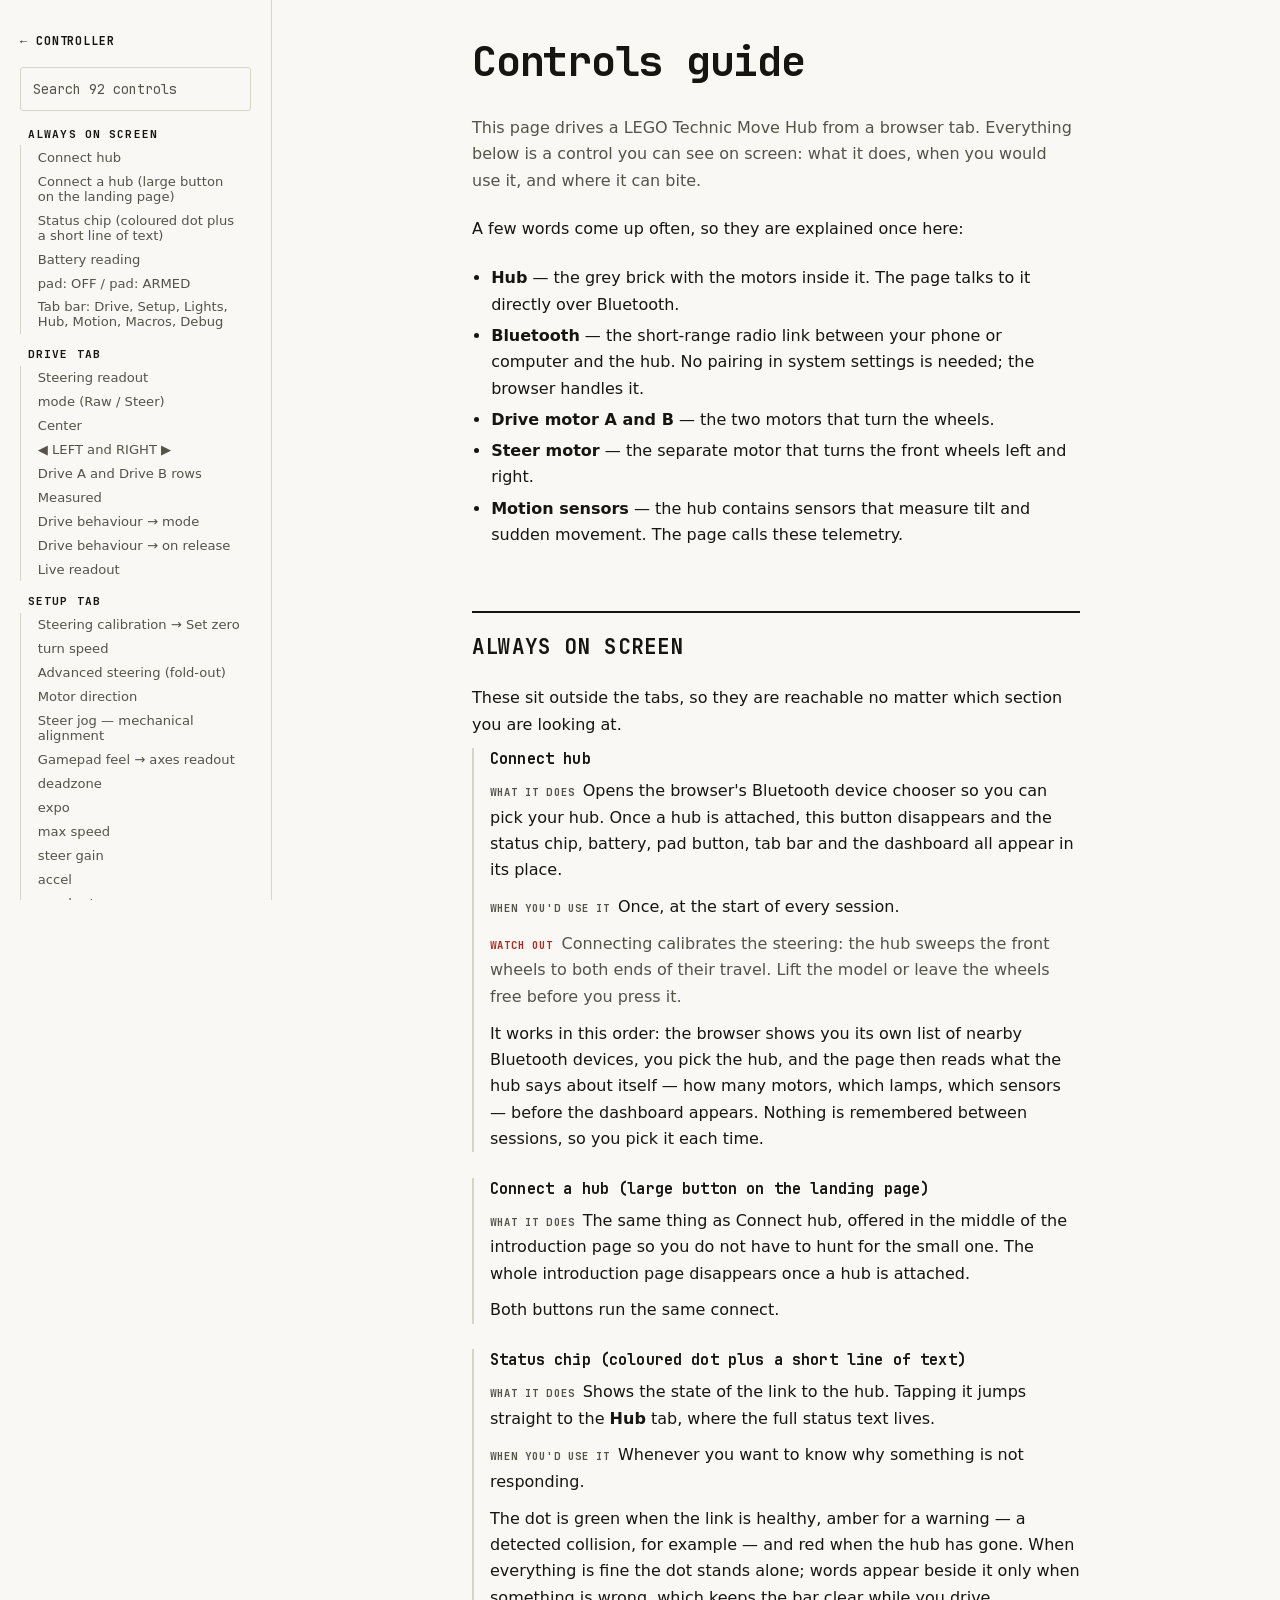
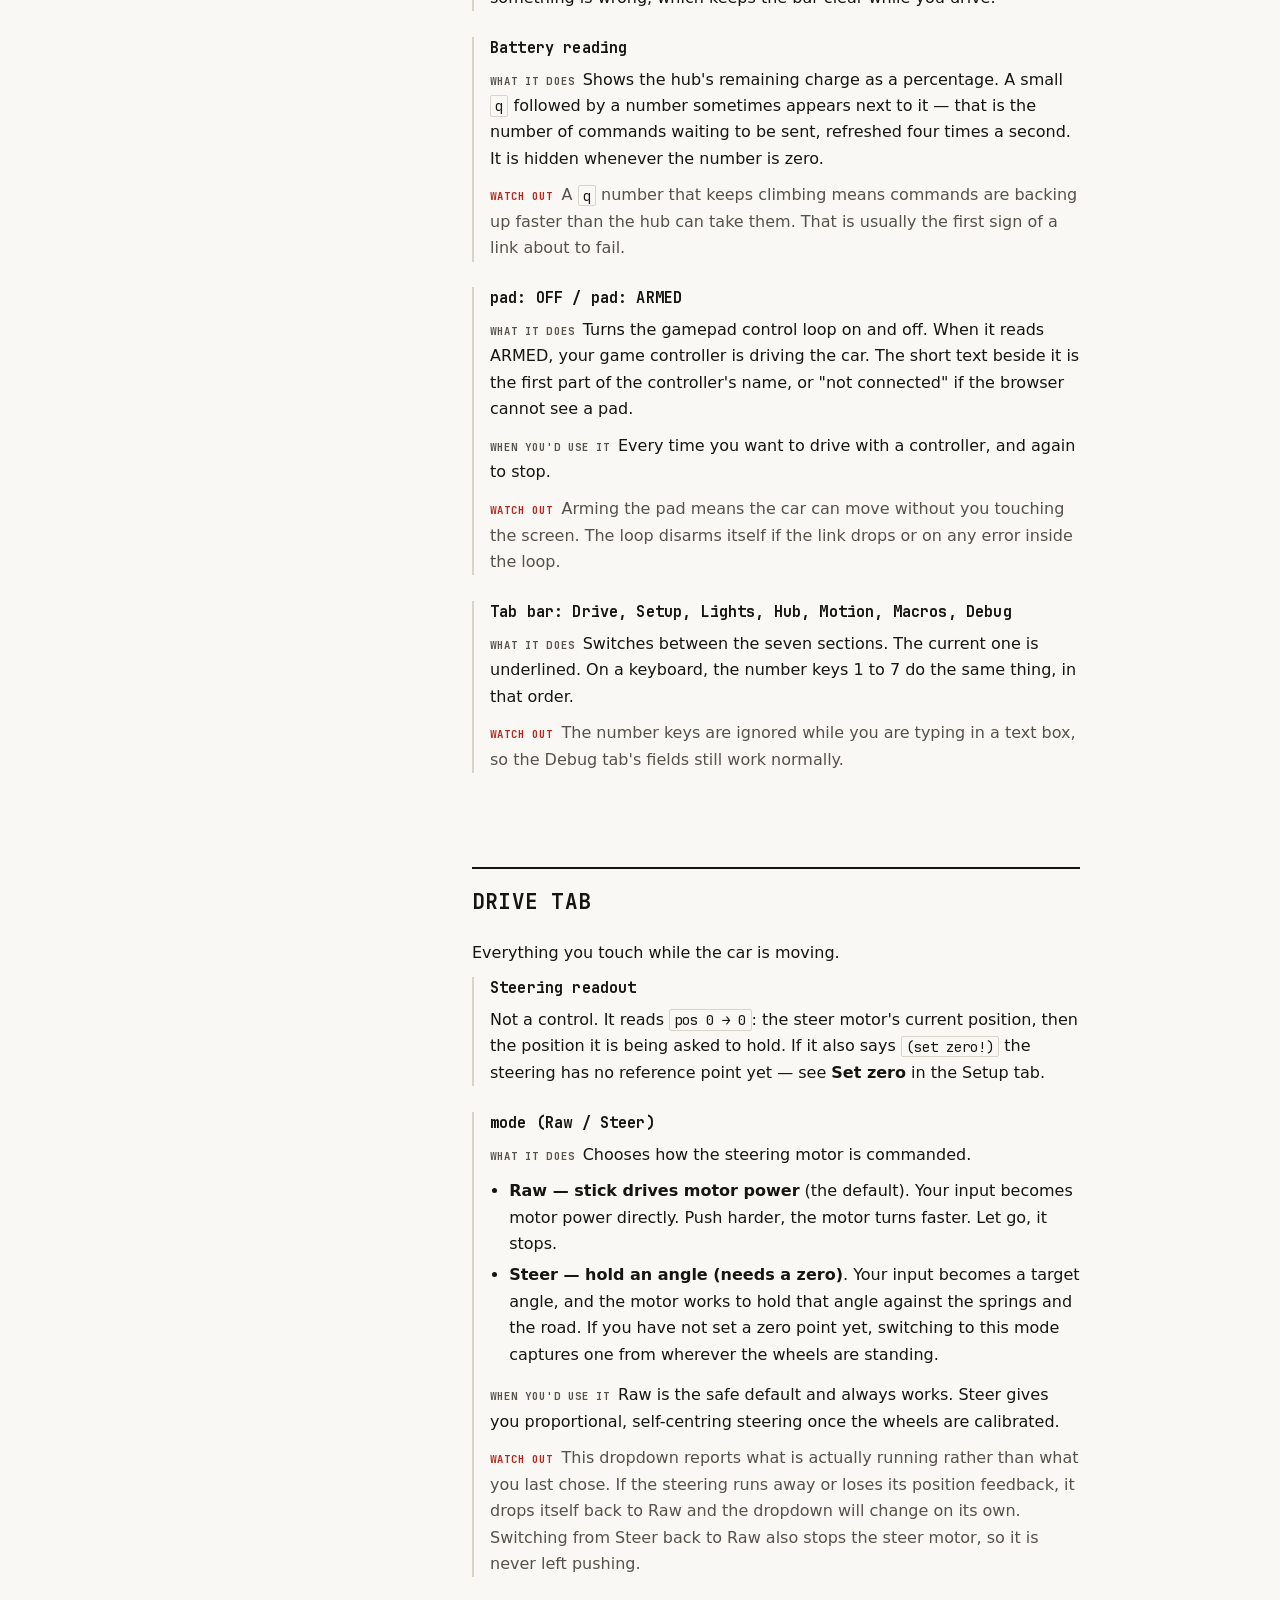
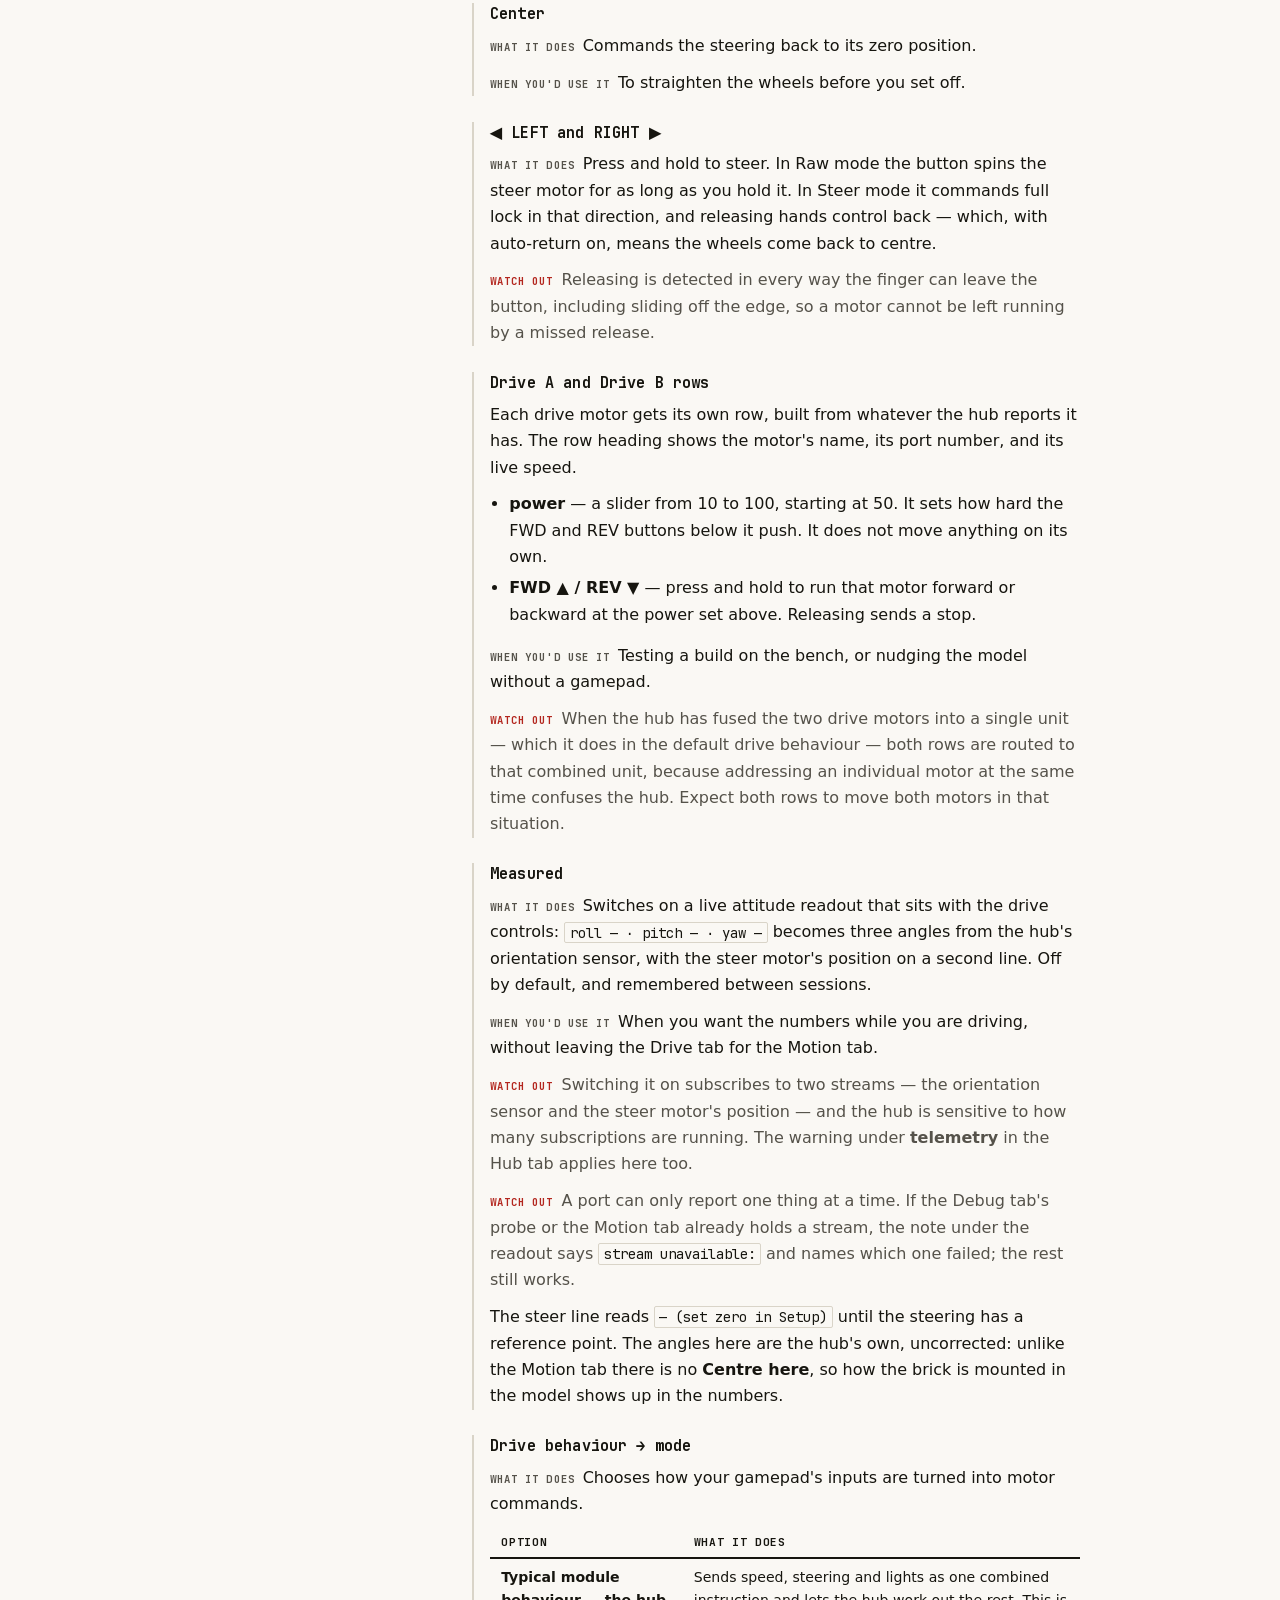
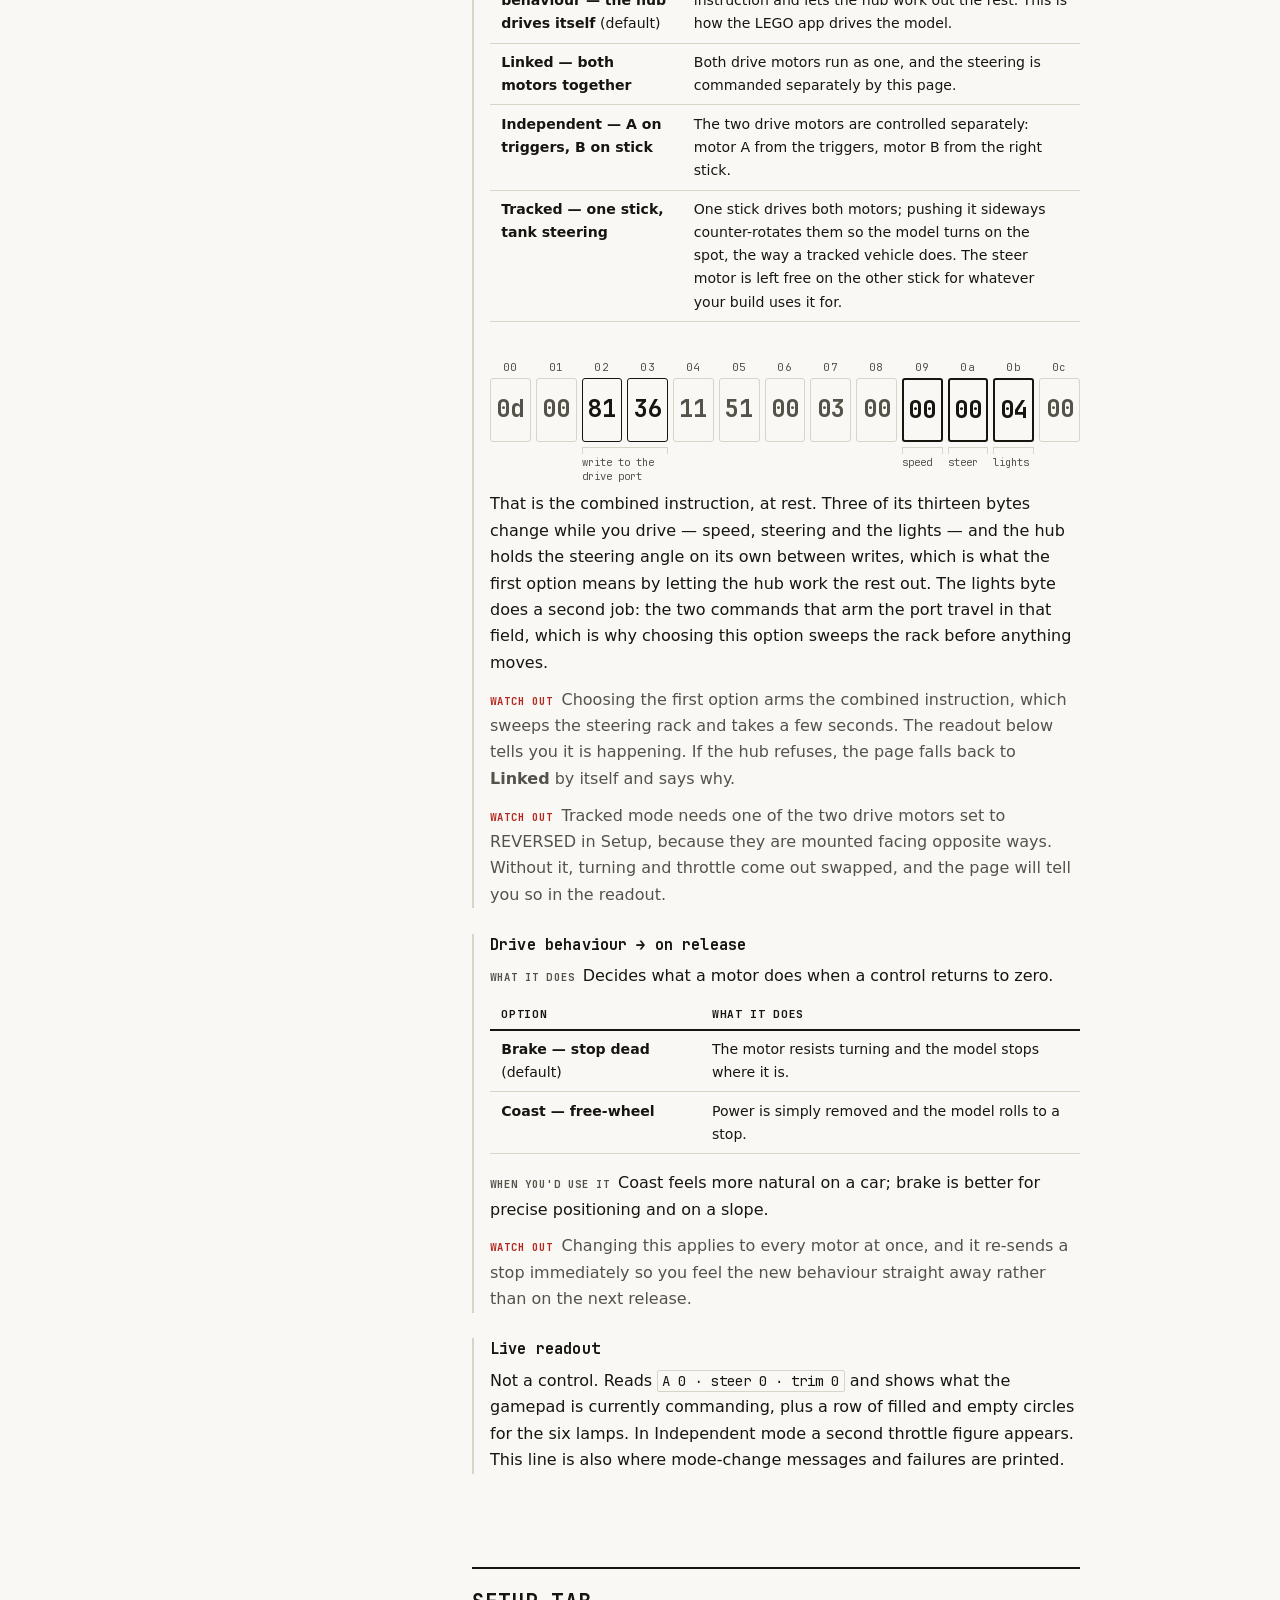
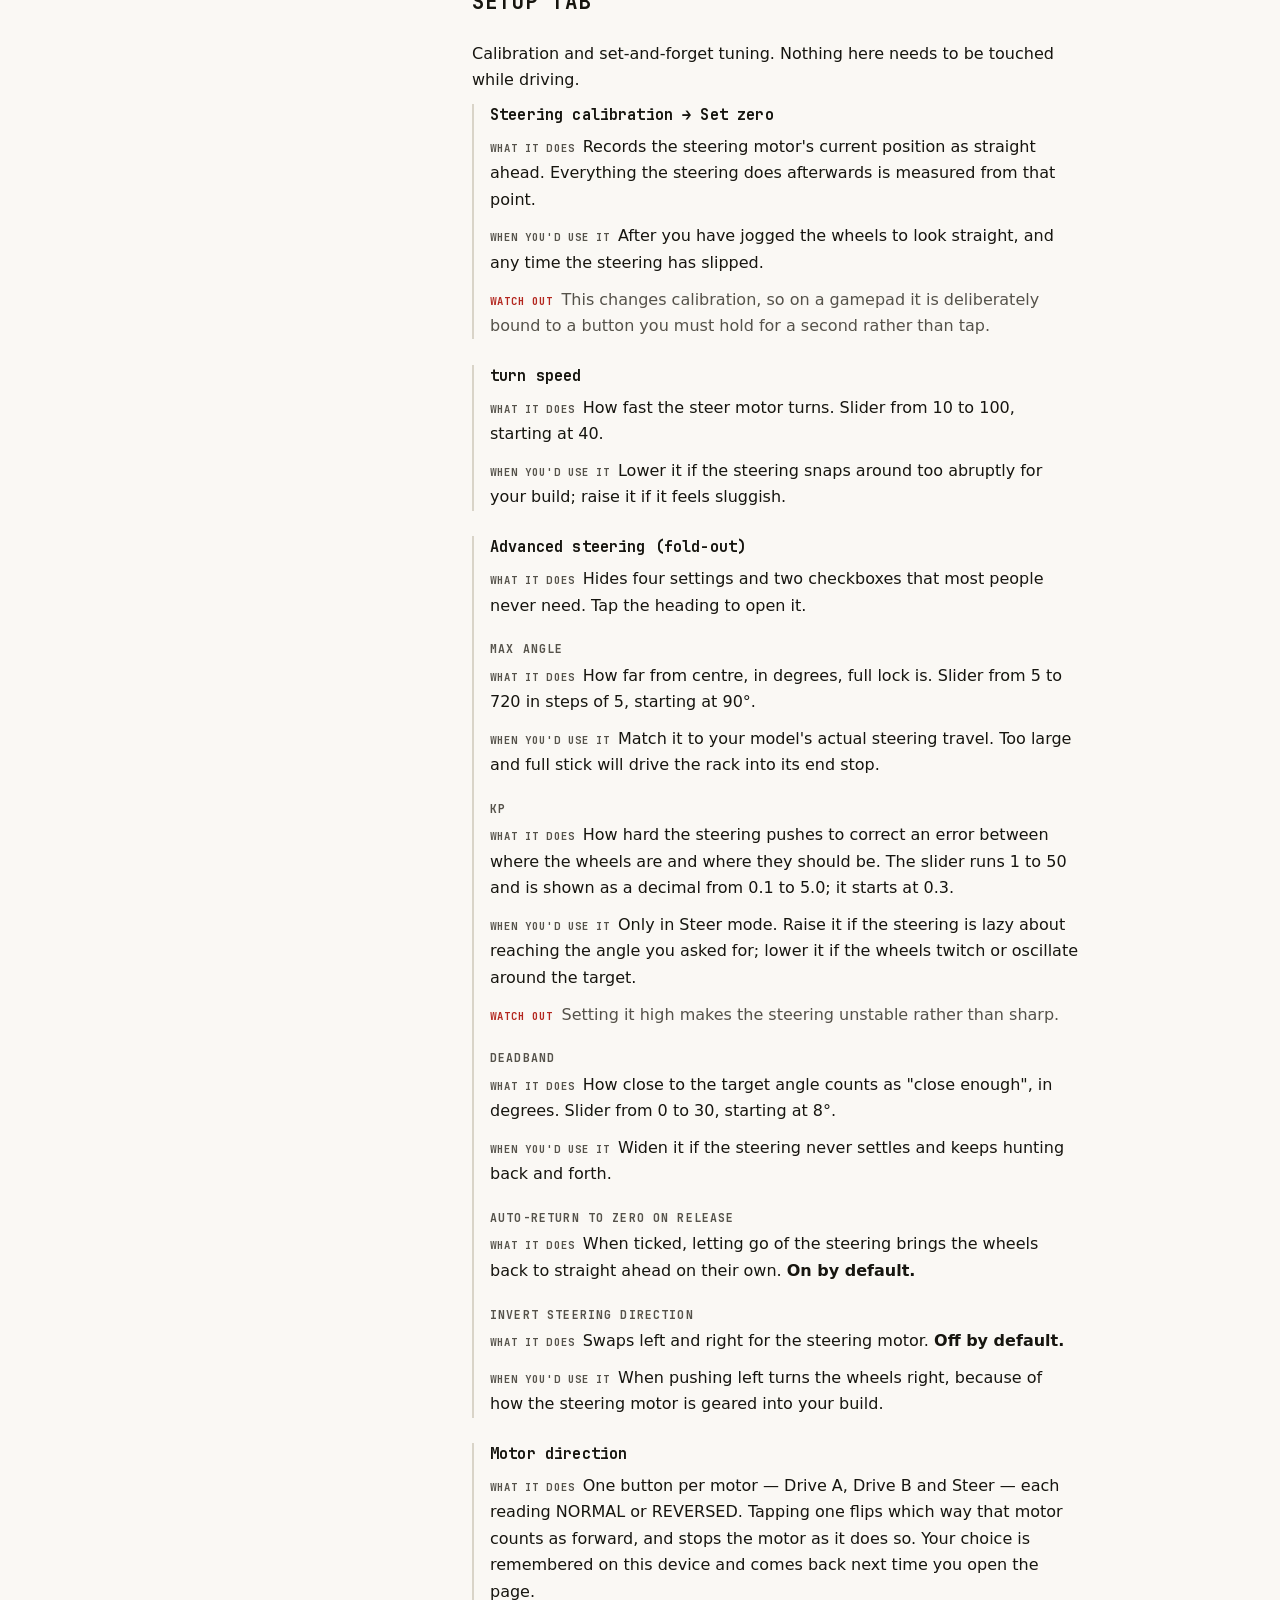
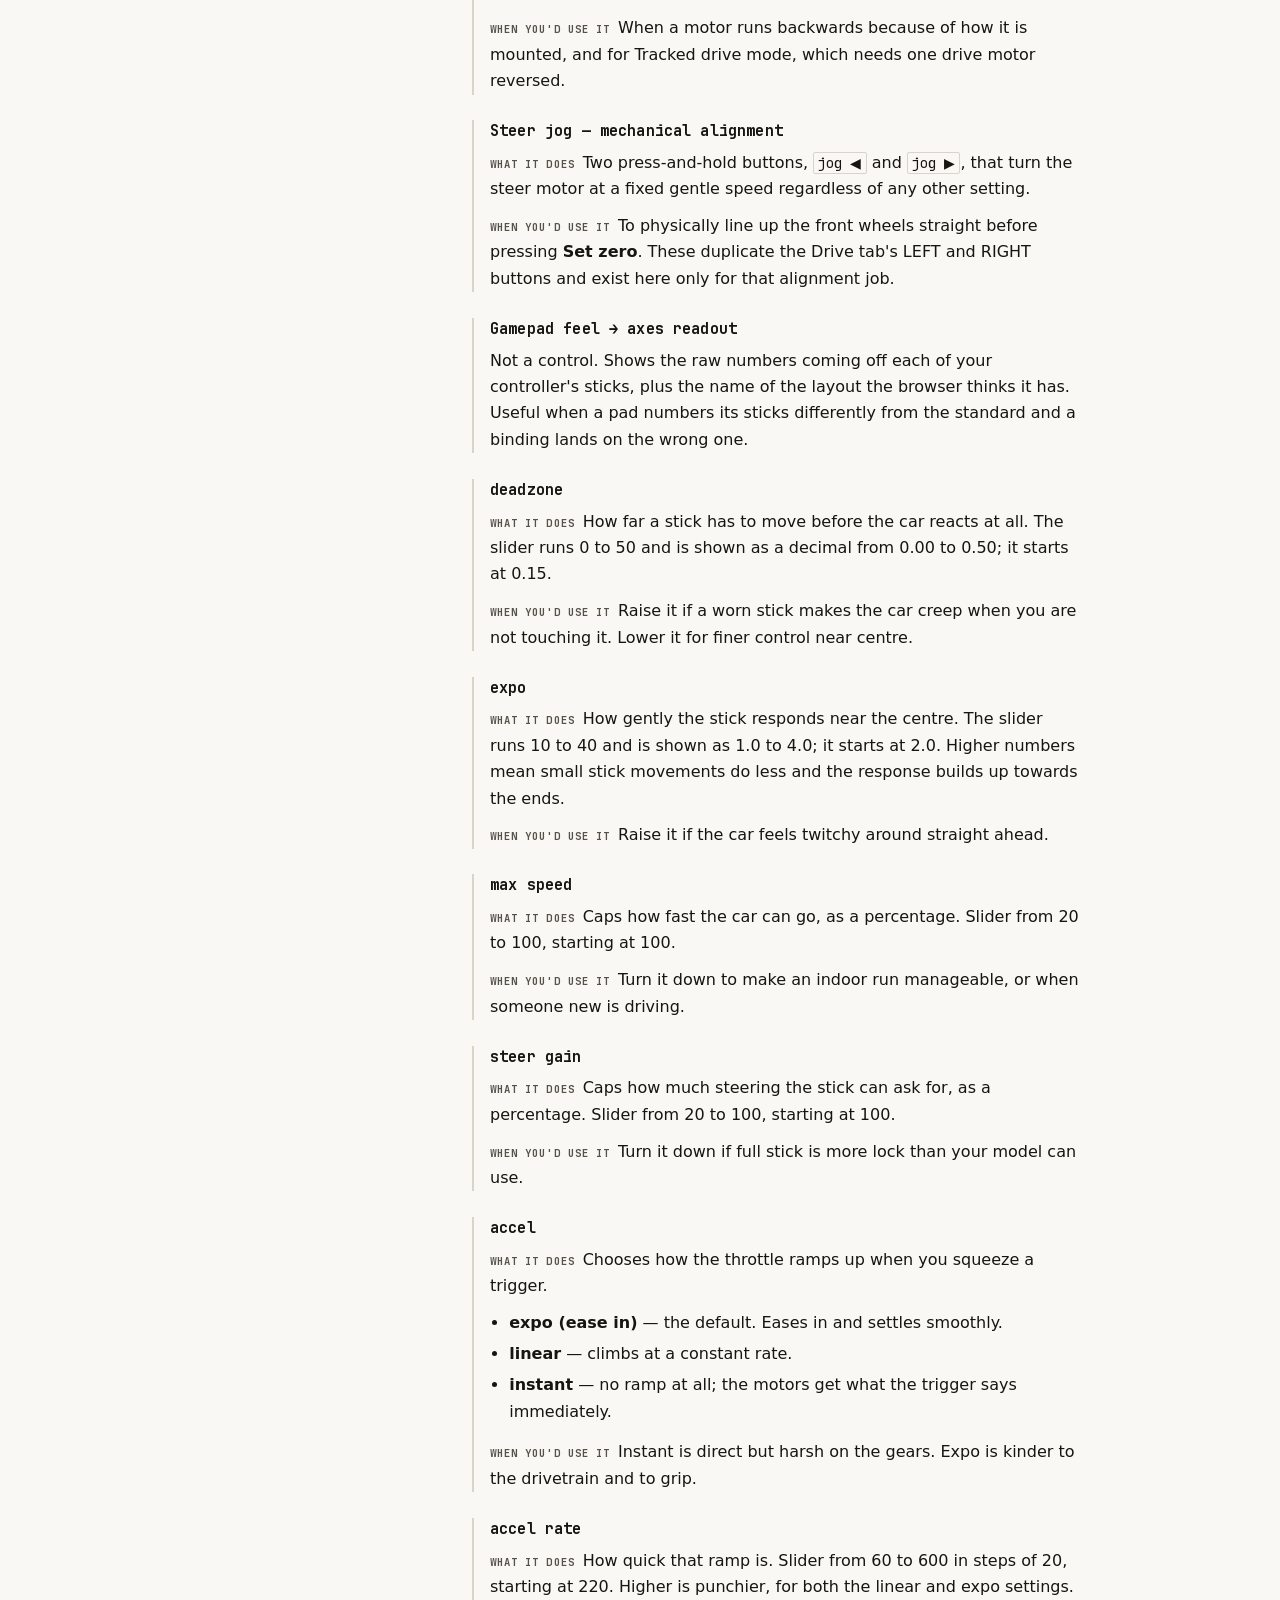
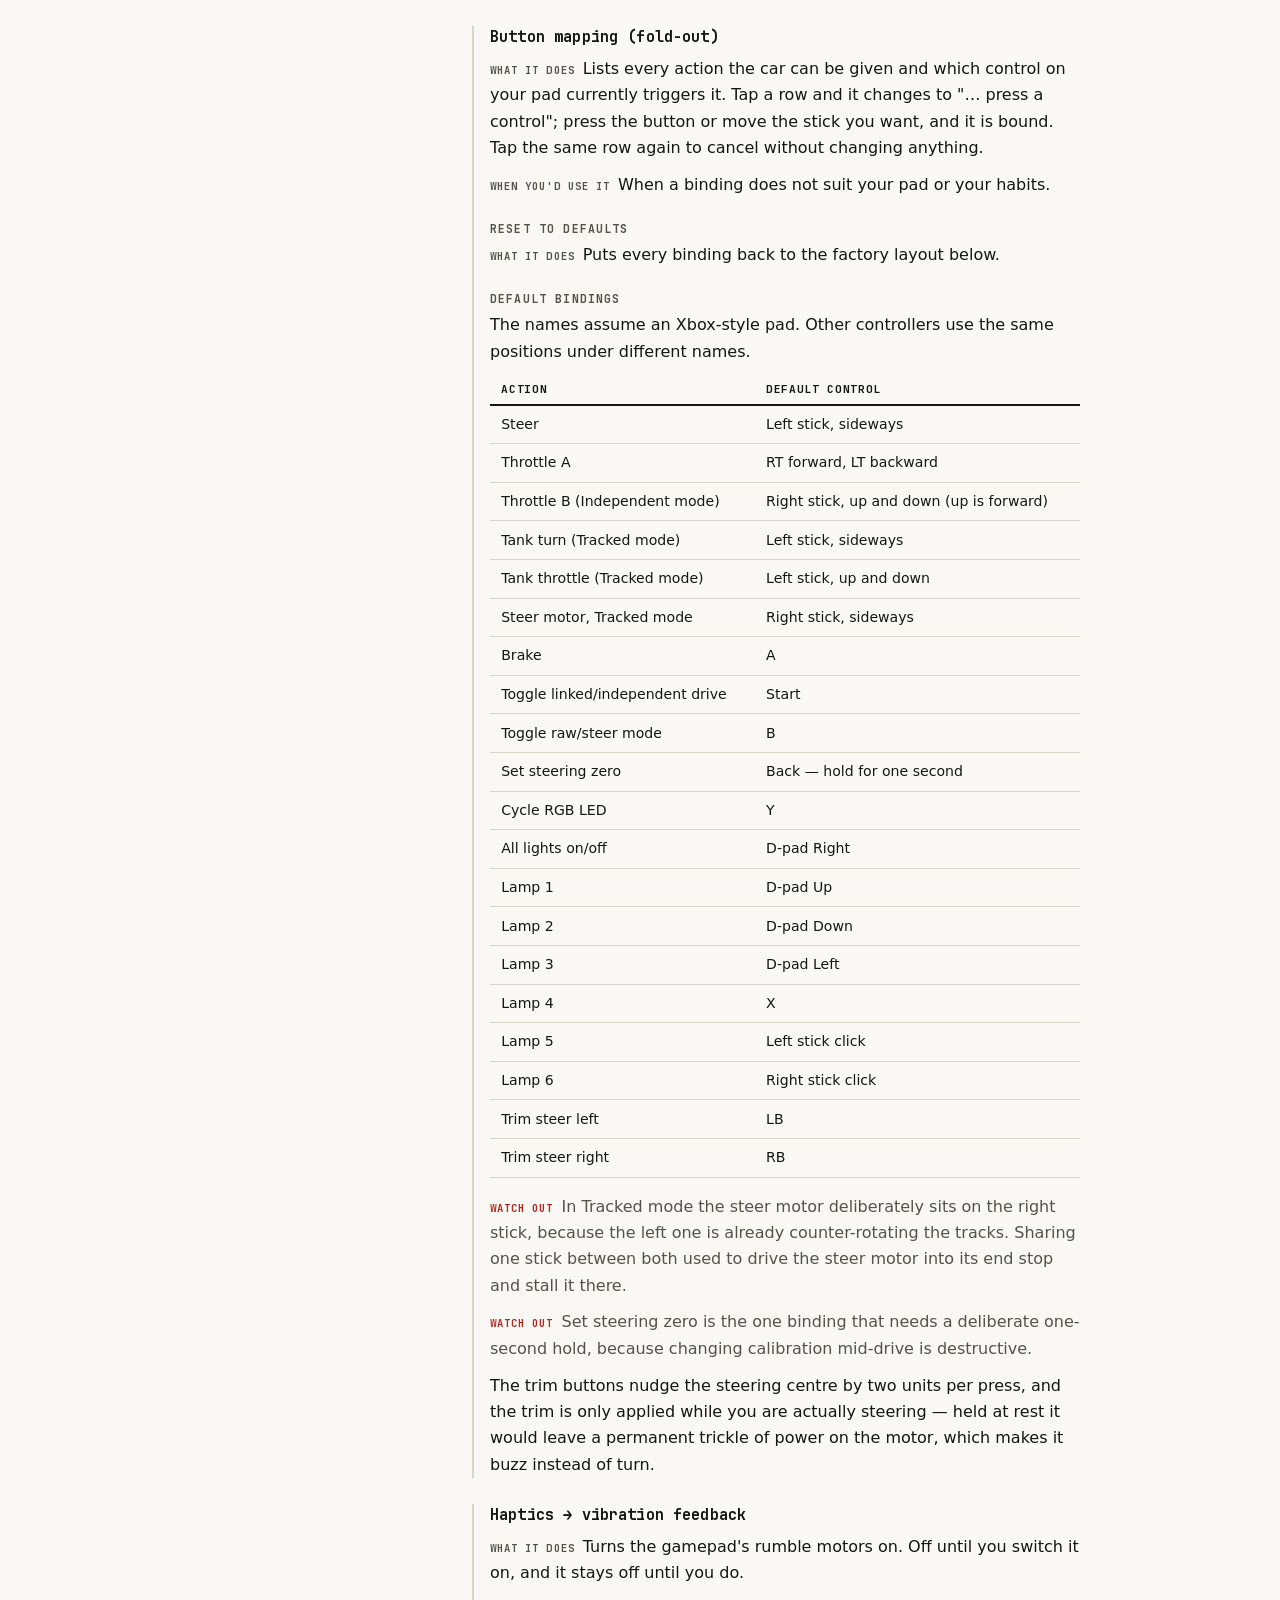
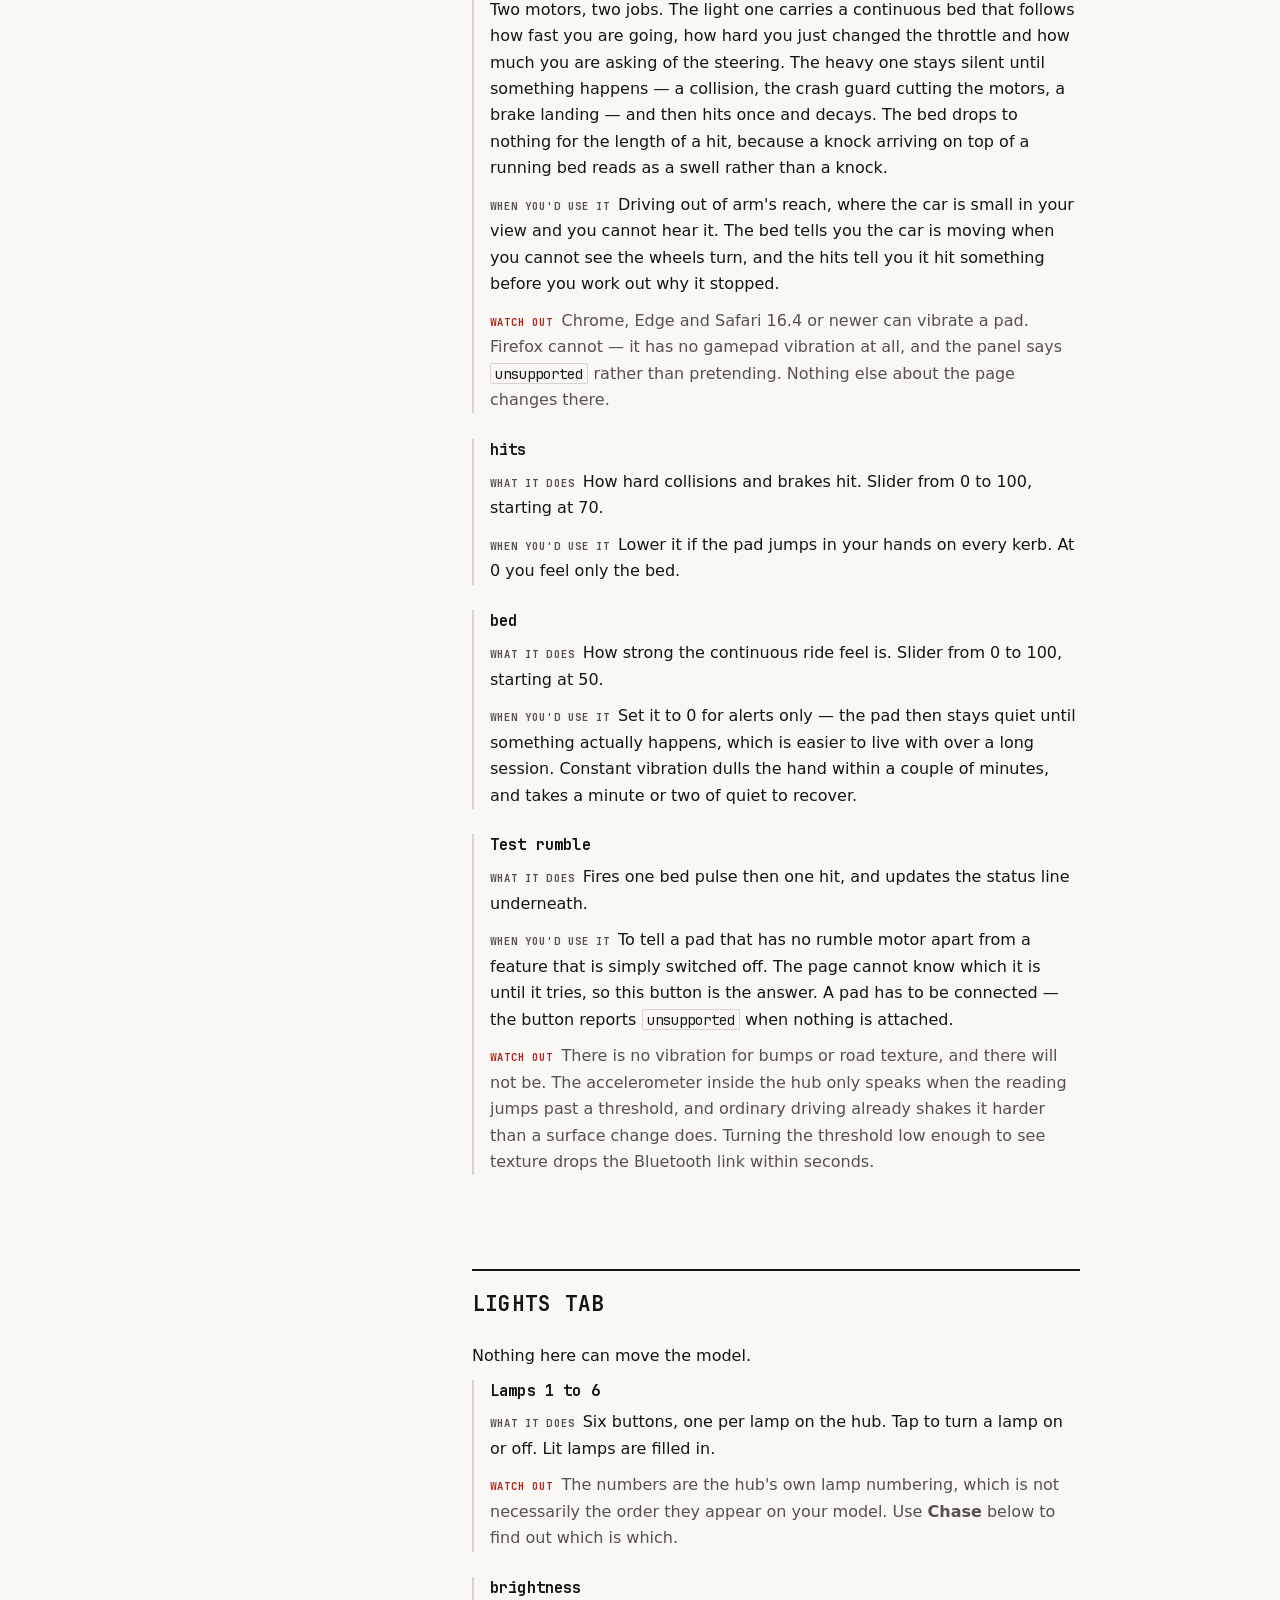
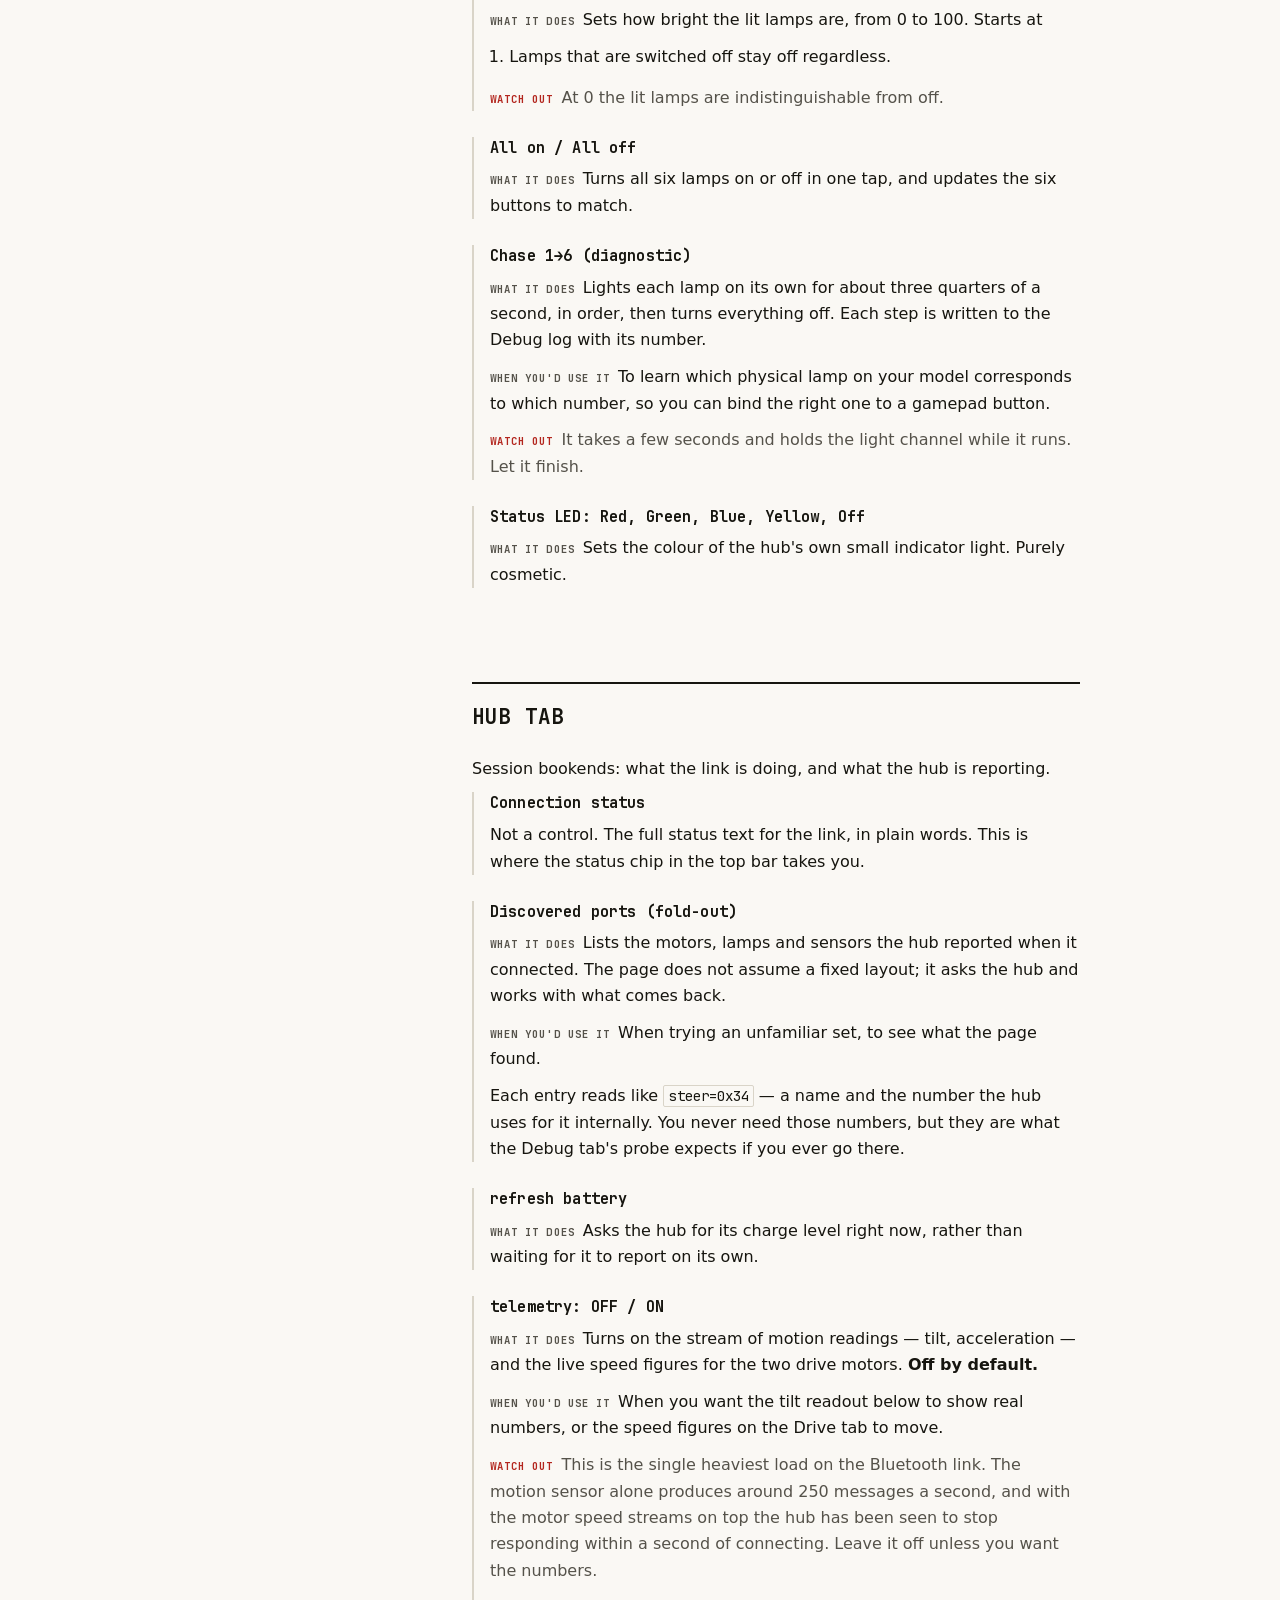
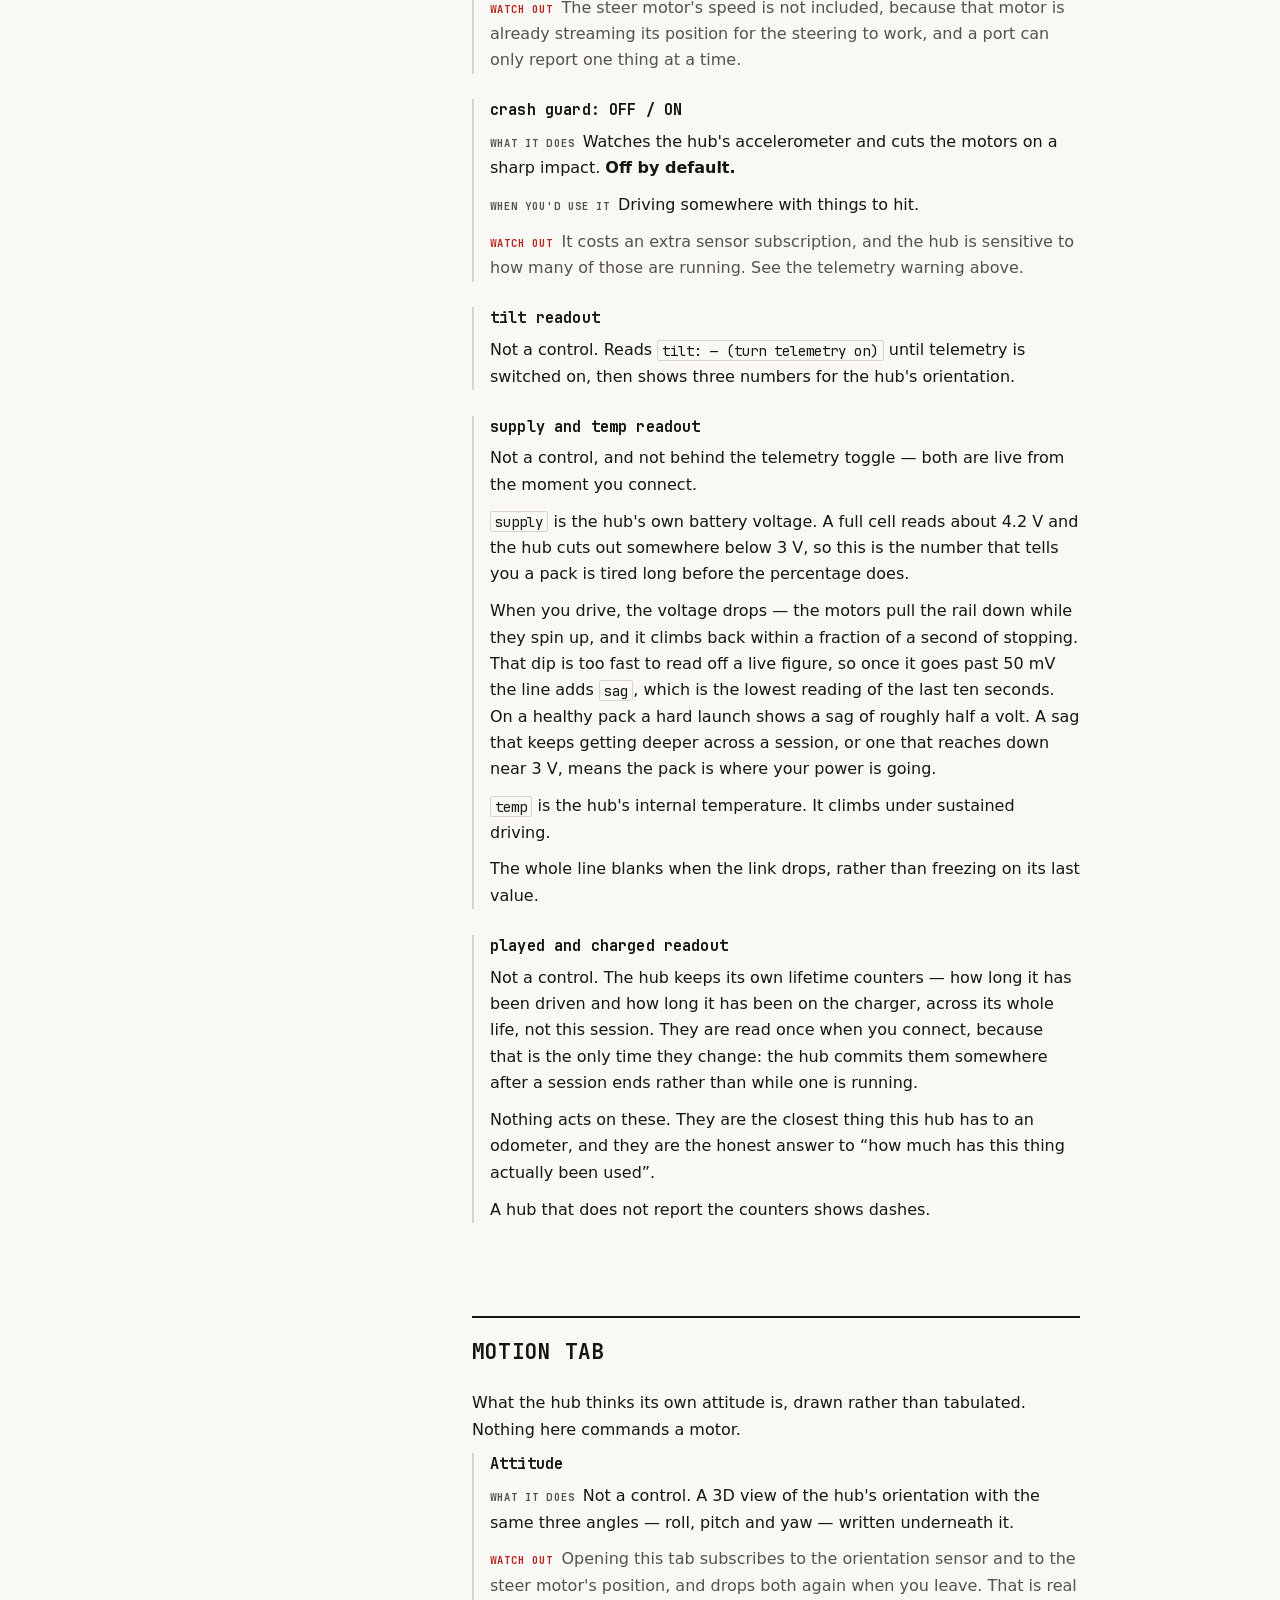
==== commit 9d395306: "feat: supply voltage, temperature and the hub's lifetime counters" ====
--- a/guide.html
+++ b/guide.html
@@ -99,6 +99,8 @@
             <li><a href="#g-telemetry-off-on">telemetry: OFF / ON</a></li>
             <li><a href="#g-crash-guard-off-on">crash guard: OFF / ON</a></li>
             <li><a href="#g-tilt-readout">tilt readout</a></li>
+            <li><a href="#g-supply-and-temp-readout">supply and temp readout</a></li>
+            <li><a href="#g-played-and-charged-readout">played and charged readout</a></li>
           </ul>
         </li>
         <li class="toc__g">
@@ -501,6 +503,20 @@
 <h3 id="g-tilt-readout">tilt readout</h3>
 <p>Not a control. Reads <code>tilt: — (turn telemetry on)</code> until telemetry is switched on, then shows three numbers for the hub's orientation.</p>
 </section>
+<section class="ctrl" data-t="supply and temp readout not a control, and not behind the telemetry toggle — both are live from the moment you connect. supply is the hub's own battery voltage. a full cell reads about 4.2 v and the hub cuts out somewhere below 3 v, so this is the number that tells you a pack is tired long before the percentage does. when you drive, the voltage drops — the motors pull the rail down while they spin up, and it climbs back within a fraction of a second of stopping. that dip is too fast to read off a live figure, so once it goes past 50 mv the line adds sag, which is the lowest reading of the last ten seconds. on a healthy pack a hard launch shows a sag of roughly half a volt. a sag that keeps getting deeper across a session, or one that reaches down near 3 v, means the pack is where your power is going. temp is the hub's internal temperature. it climbs under sustained driving. the whole line blanks when the link drops, rather than freezing on its last value.">
+<h3 id="g-supply-and-temp-readout">supply and temp readout</h3>
+<p>Not a control, and not behind the telemetry toggle — both are live from the moment you connect.</p>
+<p><code>supply</code> is the hub's own battery voltage. A full cell reads about 4.2&nbsp;V and the hub cuts out somewhere below 3&nbsp;V, so this is the number that tells you a pack is tired long before the percentage does.</p>
+<p>When you drive, the voltage drops — the motors pull the rail down while they spin up, and it climbs back within a fraction of a second of stopping. That dip is too fast to read off a live figure, so once it goes past 50&nbsp;mV the line adds <code>sag</code>, which is the lowest reading of the last ten seconds. On a healthy pack a hard launch shows a sag of roughly half a volt. A sag that keeps getting deeper across a session, or one that reaches down near 3&nbsp;V, means the pack is where your power is going.</p>
+<p><code>temp</code> is the hub's internal temperature. It climbs under sustained driving.</p>
+<p>The whole line blanks when the link drops, rather than freezing on its last value.</p>
+</section>
+<section class="ctrl" data-t="played and charged readout not a control. the hub keeps its own lifetime counters — how long it has been driven and how long it has been on the charger, across its whole life, not this session. they are read once when you connect, because that is the only time they change: the hub commits them somewhere after a session ends rather than while one is running. nothing acts on these. they are the closest thing this hub has to an odometer, and they are the honest answer to “how much has this thing actually been used”. a hub that does not report the counters shows dashes.">
+<h3 id="g-played-and-charged-readout">played and charged readout</h3>
+<p>Not a control. The hub keeps its own lifetime counters — how long it has been driven and how long it has been on the charger, across its whole life, not this session. They are read once when you connect, because that is the only time they change: the hub commits them somewhere after a session ends rather than while one is running.</p>
+<p>Nothing acts on these. They are the closest thing this hub has to an odometer, and they are the honest answer to &ldquo;how much has this thing actually been used&rdquo;.</p>
+<p>A hub that does not report the counters shows dashes.</p>
+</section>
 </section>
 <section class="group"><h2 id="g-motion-tab">Motion tab</h2>
 <p>What the hub thinks its own attitude is, drawn rather than tabulated. Nothing here commands a motor.</p>
@@ -555,6 +571,7 @@
 <section class="ctrl" data-t="methods what it does. the panel under the editor lists every method a macro can call, each with its signature and a one-line description; the ones tied to a single drive family, or to unsafe, also carry a badge saying which. typing in the search box narrows the list, matching both the name and the description — so &quot;brake&quot; finds brake(port), and &quot;battery&quot; finds it whether you remember the name or only what it does. clicking a row inserts a complete, runnable call at the cursor in the source box, ready-awaited and with plausible numbers already filled in, so a macro can be assembled without typing a name from memory. whatever you had selected is replaced, and the change is saved like anything else you type. watch out. the eight unsafe. methods are listed only while the unsafe checkbox is ticked. with it off, a line under the list tells you how many are hidden rather than pretending the list is everything there is; while you are searching it counts only the hidden ones your search matches, so ticking the box always adds what the line said it would. the inserted call is a starting point, not advice — the numbers in it are examples, and a method still has to suit the family your macro is already using.">
 <h3 id="g-record-stop-recording">Record / Stop recording</h3>
 <p class="lead lead--what-it-does"><span class="lead__k">What it does</span><strong>Record</strong> watches you drive and writes the macro. Press it, drive the car with the gamepad as you normally would, press <strong>Stop recording</strong>, and the ride arrives as a <strong>new</strong> macro slot — never on top of whatever you had open — with one command per stretch of steady driving and a comment on each line saying what that stretch was: <code>straight · 1.20 s</code>, <code>arc left · 0.90 s · yaw -31 deg</code>, <code>you drove 40→70, flattened to 55 (±15)</code>. The header dates the ride, names the drive mode, and says which telemetry was live.</p>
+<p><strong>Tank builds record as tank.</strong> If you are driving in the tracked mode — the two tracks counter-rotated from one stick, no steering rack in the model — the recording keeps that shape: it comes back as <code>tankFor(left, right, ms)</code> and replays the tracks separately. It is not converted into a speed-and-steering command, because a model with no rack has nothing to steer, and the combined frame would sweep for an end stop that does not exist. Turning on the spot is labelled <code>spin</code> rather than <code>arc</code>, since the machine turns without travelling.</p>
 <p>You arm it from the Macros tab, but you drive from wherever you like — the tab you are looking at makes no difference to what is recorded. Record is available only while a hub is connected, and never while a macro is running: recording and running are the same car.</p>
 <p class="lead lead--when-you-d-use-it"><span class="lead__k">When you'd use it</span>When it is easier to drive a manoeuvre than to write it. A recorded macro is a starting point you then edit — the numbers are yours to change, and nothing in the file is generated-code-that-must-not-be-touched.</p>
 <p class="lead lead--watch-out"><span class="lead__k">Watch out</span>A recording ends on its own for six reasons, and all six are named in the header as <code>stopped by:</code>. Pressing <strong>Stop recording</strong> is one. The other five are a collision, a hub disconnect, the page losing focus (clicking another window, opening devtools), a change of drive mode, and the ten-minute cap. Focus is on the list because the gamepad stops reporting the moment the page is not focused: what you drove during those seconds was not recorded and could not have been.</p>
--- a/styles.css
+++ b/styles.css
@@ -40,6 +40,12 @@
   /* Dark enough for white text against either scheme, so one token covers
      both. --danger-text is the variant for danger-coloured *text* on Canvas,
      which does need to flip. */
+  /* Code text is body text, and the dot and edge tokens were not drawn for it:
+     --dot-up on paper is 4.13:1 and --accent-edge 3.64:1, both under AA. These
+     two are the same hues taken far enough down to clear it. */
+  --code-string: #146b3a;
+  --code-number: #8a6114;
+
   --danger: #b3261e;
   --danger-ink: #ffffff;
   --danger-text: #b3261e;
@@ -70,6 +76,8 @@
     --ink-soft: #9d978a;
     --rule: #33302a;
     --rule-hard: #f0ece2;
+    --code-string: #4ad07d;
+    --code-number: #d2a03c;
     --danger-text: #ff9b8f;
     --focus: #7db4ff;
     --dot-up: #4ad07d;
@@ -615,18 +623,55 @@
   .macro-method-list { max-height: none; }
 }
 
-#macro-source {
+/* The editor is two stacked boxes: the paint underneath carries the colours,
+   the textarea on top carries the caret and the selection. Every metric below
+   is shared by both, and a difference in any one of them shows up as text
+   sliding out of register.
+   See docs/DESIGN-NOTES.md § The editor is a textarea with a painted shadow */
+.code { position: relative; }
+#macro-source, .code__paint {
   width: 100%;
   min-height: 16rem;
+  margin: 0;
   padding: 0.6rem 0.7rem;
   font-family: ui-monospace, monospace; font-size: 0.85rem; line-height: 1.5;
   /* Wraps rather than scrolling sideways — the one rule every surface in
      this file follows. */
   overflow-wrap: anywhere;
-  border-radius: 6px; border: 1px solid var(--line);
-  background: transparent; color: inherit;
+  white-space: pre-wrap;
+  border-radius: 6px; border: 1px solid transparent;
+  tab-size: 2;
+}
+#macro-source {
+  position: relative;
+  border-color: var(--line);
+  background: transparent;
+  color: inherit;
   resize: vertical;
 }
+/* One element, not a <pre> wrapping a <code>: the box the colours are written
+   into has to be the box that scrolls, and a nested child scrolls nothing. */
+.code__paint {
+  position: absolute; inset: 0;
+  overflow: hidden; pointer-events: none;
+  color: var(--ink);
+}
+/* Only once the paint has something in it does the textarea hand over its
+   colour; an editor whose highlighter never loaded stays plainly readable. */
+.code:has(#macro-paint:not(:empty)) #macro-source {
+  color: transparent;
+  caret-color: var(--ink);
+}
+
+/* One accent, one meaning holds here too: this is an instrument, not a
+   rainbow. Four roles — ordinary code, the quiet things, strings, numbers —
+   plus weight for keywords, all on the palette the rest of the page uses. */
+.hljs-comment, .hljs-quote { color: var(--ink-soft); font-style: italic; }
+.hljs-keyword, .hljs-built_in, .hljs-literal { font-weight: 700; }
+.hljs-literal, .hljs-number { color: var(--code-number); }
+.hljs-string, .hljs-regexp { color: var(--code-string); }
+.hljs-title, .hljs-title.function_, .hljs-attr, .hljs-property { color: var(--ink); }
+.hljs-punctuation, .hljs-operator { color: var(--ink-soft); }
 
 /* Run first and widest: it is the only thing on this bar anyone came for.
    Stop wears the danger colour while it can do something and nothing when it
@@ -959,6 +1004,32 @@
 
 /* ── Lede ── */
 #landing .lede { padding-top: clamp(2rem, 7vw, 4.5rem); }
+
+/* The brick belongs in the first view: it is what the page is about, and the
+   render used to sit two sections down. */
+/* On a phone it is a band, not a portrait: the full-height render pushed the
+   primary action off the first screen. */
+#landing figure.shot--hero { margin: 0 0 1.1rem; }
+#landing figure.shot--hero img { height: 116px; object-fit: contain; object-position: left center; }
+@media (min-width: 60rem) {
+  #landing .lede {
+    display: grid;
+    grid-template-columns: minmax(0, 1fr) 340px;
+    column-gap: 3.5rem;
+    align-items: start;
+    grid-template-areas:
+      "kicker shot"
+      "title  shot"
+      "sub    shot";
+  }
+  #landing .lede > .kicker { grid-area: kicker; }
+  #landing .lede > h1 { grid-area: title; }
+  #landing .lede > .sub { grid-area: sub; }
+  #landing figure.shot--hero {
+    grid-area: shot; align-self: center; margin: 0;
+  }
+  #landing figure.shot--hero img { height: auto; object-fit: fill; }
+}
 #landing .kicker {
   font: 400 0.7rem/1.4 var(--mono);
   letter-spacing: 0.18em; text-transform: uppercase;
@@ -1074,7 +1145,40 @@
 
 /* ── Sections ── */
 #landing .sec { margin-top: clamp(3rem, 8vw, 5.5rem); padding-top: 1.4rem; }
-#landing .sec { border-top: 1px solid var(--rule); }
+#landing .sec { border-top: 1px solid var(--rule); position: relative; }
+
+/* The rule carries studs, and the filled count is the section's index. Drawn
+   with gradients on the palette tokens rather than an SVG so the hollow ring
+   follows --rule into the dark scheme. */
+#landing .sec::before,
+#landing .sec::after {
+  content: ""; position: absolute; left: 0; top: -5px; height: 10px;
+  background-repeat: repeat-x; background-size: 15px 10px;
+}
+#landing .sec::before {
+  width: 90px;
+  background-image: radial-gradient(circle at 5px 5px,
+    var(--paper) 3.2px, var(--rule) 3.2px, var(--rule) 4.2px, transparent 4.2px);
+}
+#landing .sec::after {
+  width: calc(var(--studs, 0) * 15px);
+  background-image: radial-gradient(circle at 5px 5px,
+    var(--accent) 3.2px, var(--accent-edge) 3.2px, var(--accent-edge) 4.2px, transparent 4.2px);
+}
+#landing #features { --studs: 1; }
+#landing #hardware { --studs: 2; }
+#landing #moc      { --studs: 3; }
+#landing #how      { --studs: 4; }
+#landing #need     { --studs: 5; }
+#landing #safety   { --studs: 6; }
+
+/* Wide enough for a rail: the index leaves the heading line and hangs in the
+   margin, so the six sections read as a numbered document. */
+@media (min-width: 60rem) {
+  #landing .sec { padding-left: 100px; }
+  #landing .sec > h2 { position: relative; }
+  #landing .sec > h2 i { position: absolute; left: -100px; top: 0.1em; }
+}
 #landing h2 {
   font-size: clamp(1.1rem, 2.4vw, 1.35rem); font-weight: 700;
   letter-spacing: 0.02em; margin: 0 0 1.4rem;
@@ -1147,6 +1251,21 @@
   #landing .verdict b { grid-column: 1; }
   #landing .verdict i { grid-column: 2; grid-row: 1; }
   #landing .verdict span { grid-column: 1 / -1; }
+}
+
+#landing .does {
+  list-style: none; margin: 1.8rem 0 0; padding: 0;
+  display: grid; grid-template-columns: repeat(3, minmax(0, 1fr)); gap: 0.9rem 1.6rem;
+}
+#landing .does li { border-top: 1px solid var(--rule); padding-top: 0.55rem; }
+#landing .does b {
+  display: block; font: 700 0.78rem var(--mono); letter-spacing: 0.04em;
+  margin-bottom: 0.2rem;
+}
+#landing .does span { font-size: 0.88rem; color: var(--ink-soft); }
+@media (max-width: 44rem) {
+  #landing .does { grid-template-columns: repeat(2, minmax(0, 1fr)); gap: 0.55rem 1rem; }
+  #landing .does span { font-size: 0.82rem; }
 }
 
 #landing .setlist { list-style: none; margin: 0; padding: 0; display: grid; gap: 1rem; }
